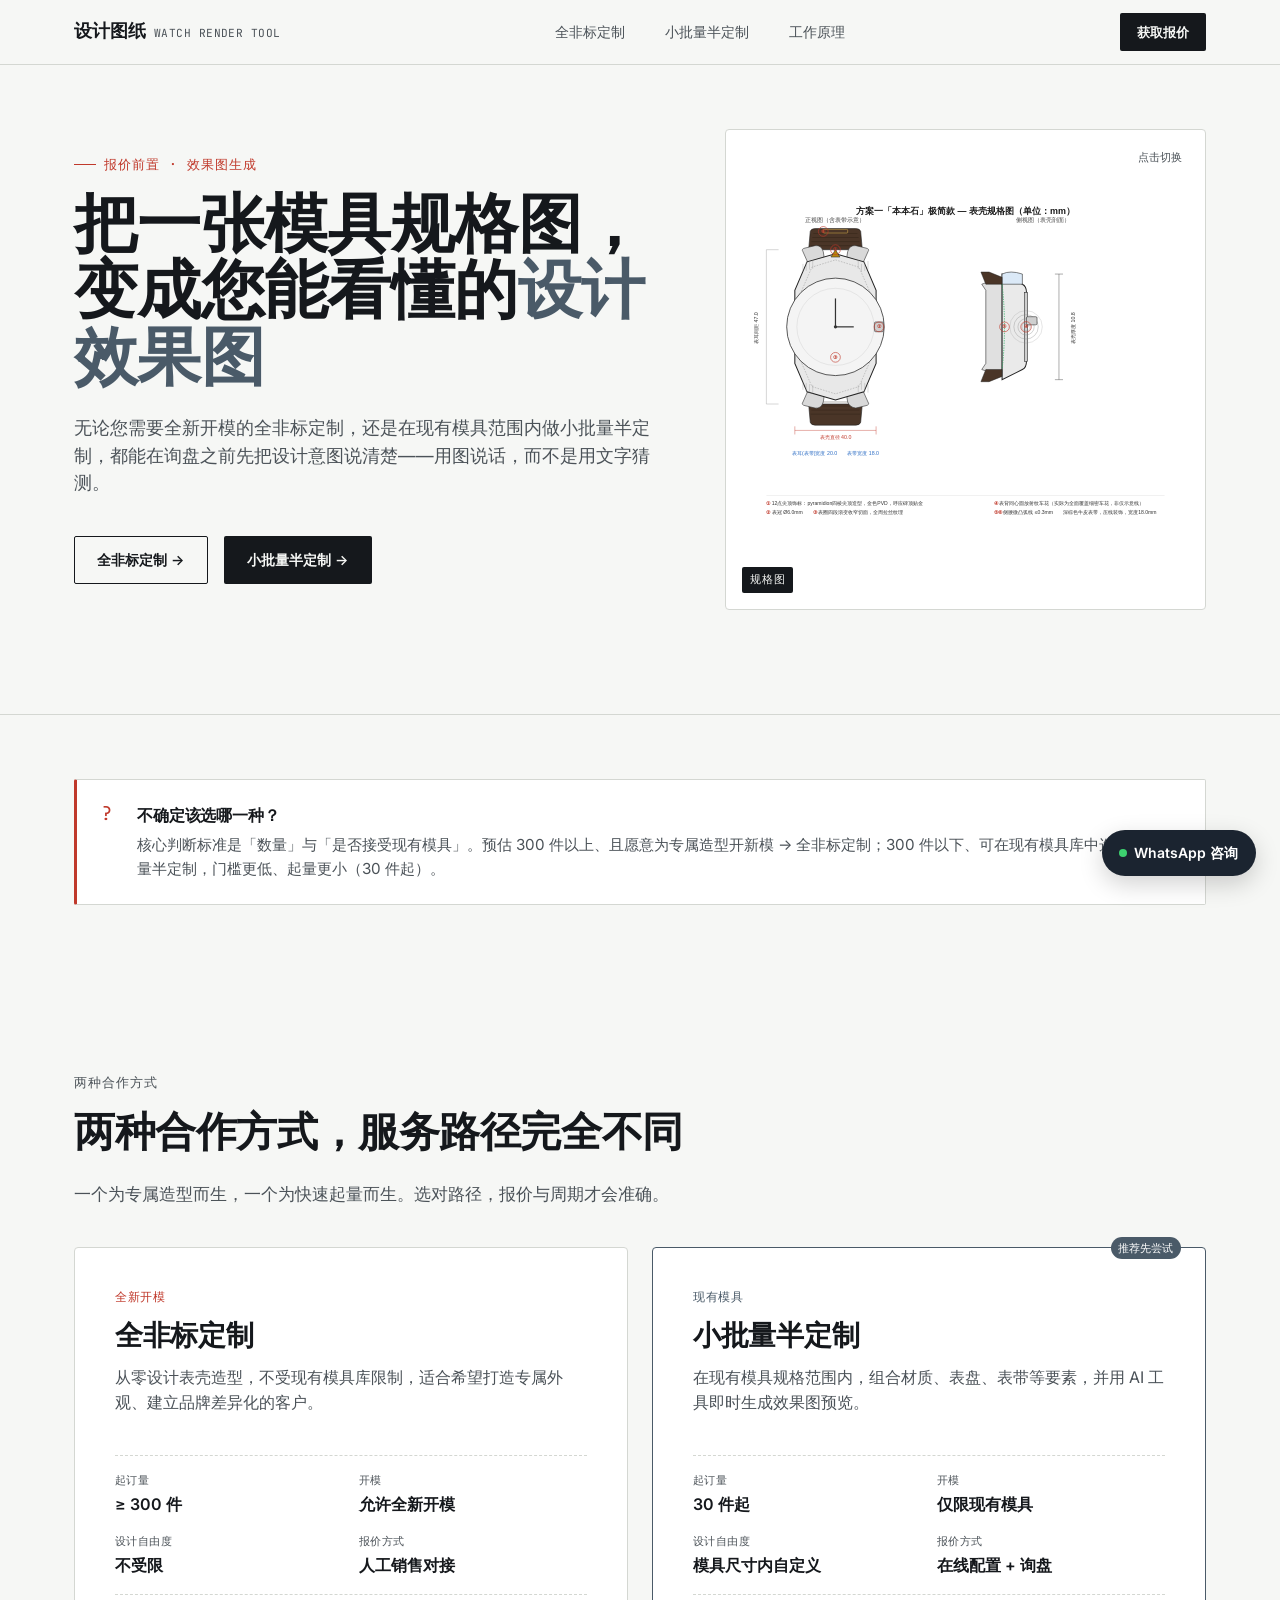
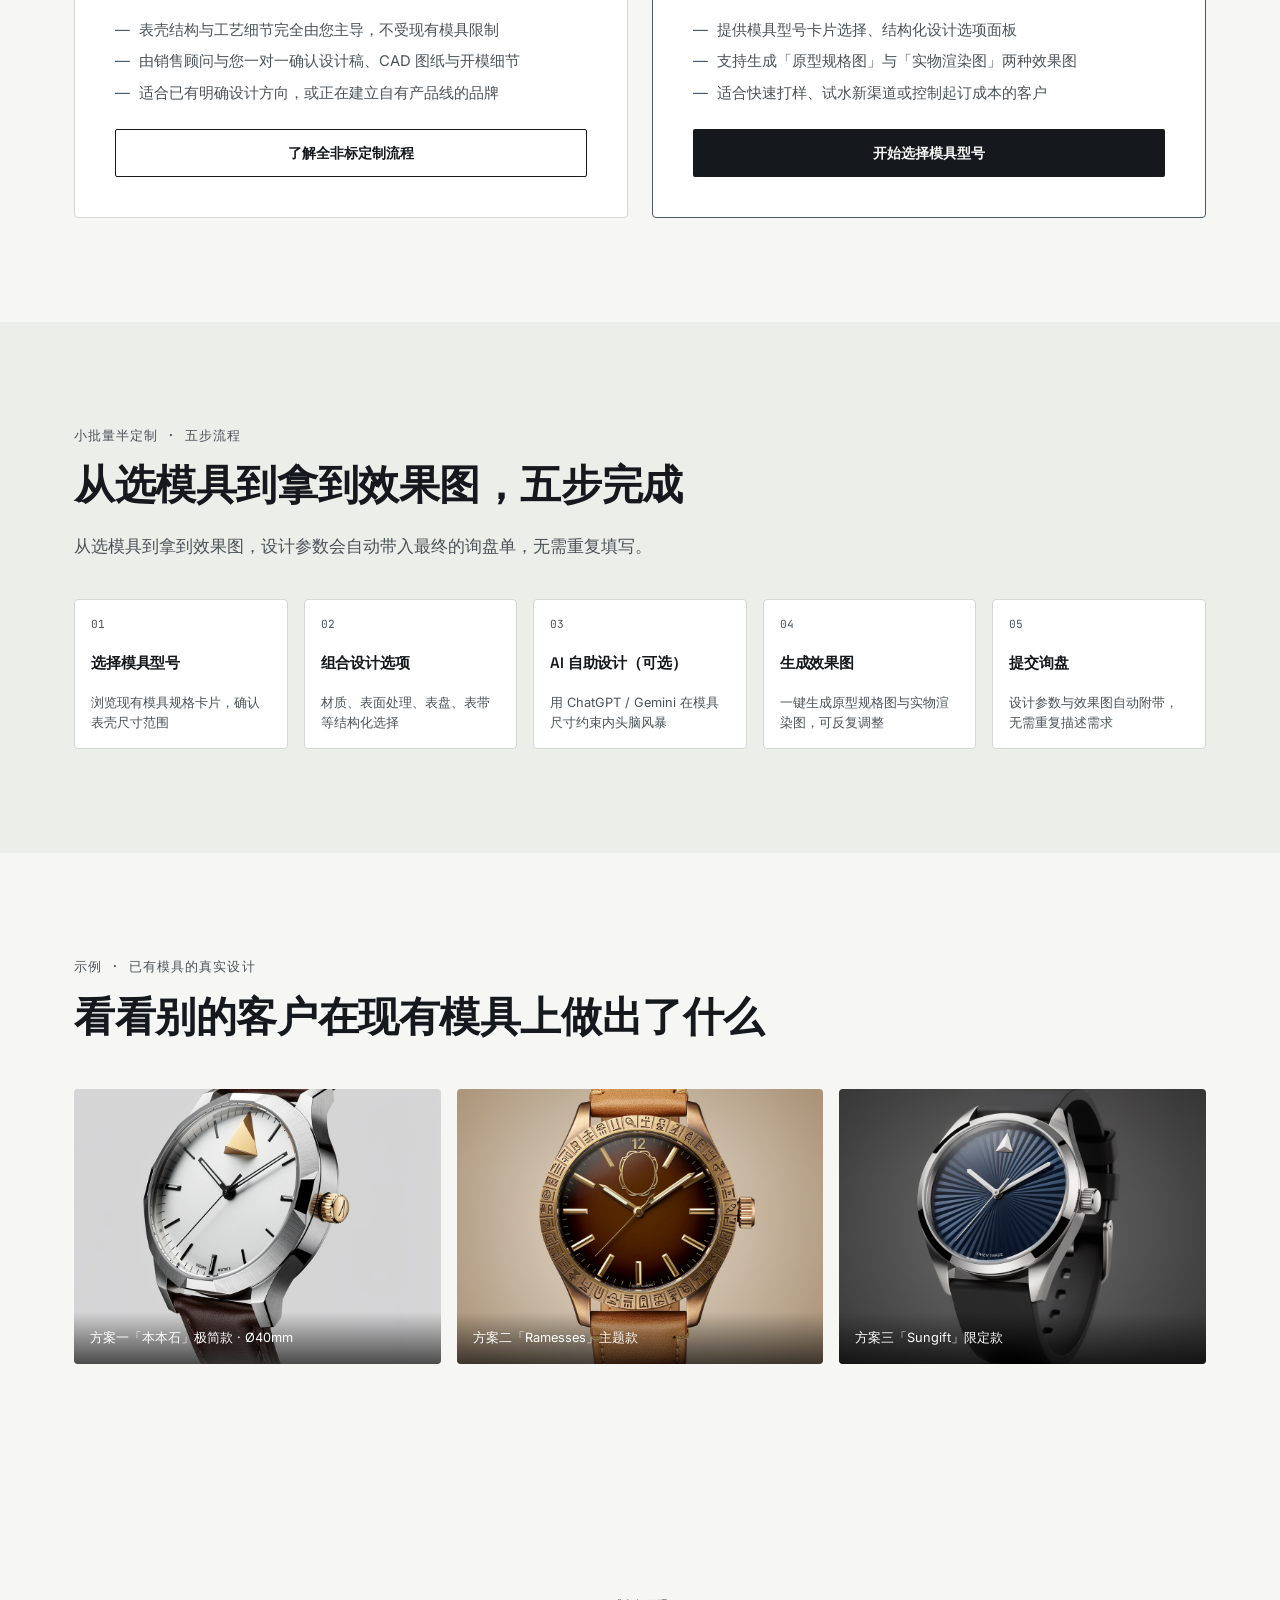
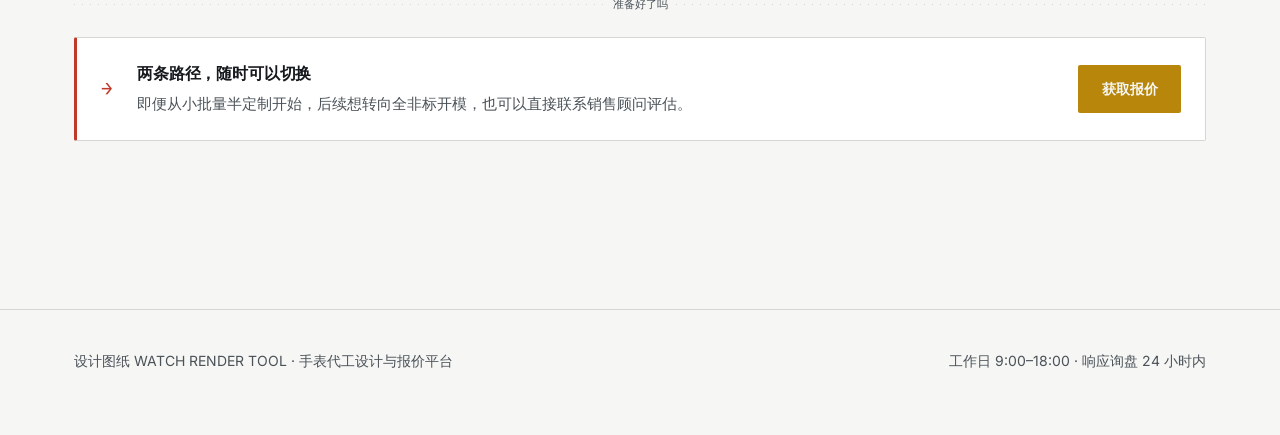
==== index.html @ 0dea2f8e "Watch OEM design-rendering tool prototype site Static multi-page HTML/CSS/JS prototype translating t" ====
<!DOCTYPE html>
<html lang="zh-CN">
<head>
<meta charset="UTF-8">
<meta name="viewport" content="width=device-width, initial-scale=1.0">
<title>效果图在线生成工具 — 手表代工报价前置工具</title>
<link rel="preconnect" href="https://fonts.googleapis.com">
<link href="https://fonts.googleapis.com/css2?family=Space+Grotesk:wght@500;600;700&family=Inter:wght@400;500;600&family=JetBrains+Mono:wght@400;500&display=swap" rel="stylesheet">
<link rel="stylesheet" href="css/tokens.css">
<link rel="stylesheet" href="css/base.css">
<link rel="stylesheet" href="css/home.css">
</head>
<body>

<header class="site-header">
  <div class="container site-header__bar">
    <a href="index.html" class="site-header__brand">设计图纸 <small>WATCH RENDER TOOL</small></a>
    <nav class="site-header__nav">
      <a href="full-custom.html">全非标定制</a>
      <a href="mold-select.html">小批量半定制</a>
      <a href="#how">工作原理</a>
    </nav>
    <div class="site-header__actions">
      <a href="inquiry.html" class="btn btn--primary btn--sm">获取报价</a>
    </div>
  </div>
</header>

<main>

  <!-- ============ HERO ============ -->
  <section class="hero">
    <div class="container hero__grid">
      <div>
        <div class="hero__eyebrow">报价前置 · 效果图生成</div>
        <h1>把一张模具规格图，<br>变成您能看懂的<em>设计效果图</em></h1>
        <p class="hero__sub">
          无论您需要全新开模的全非标定制，还是在现有模具范围内做小批量半定制，都能在询盘之前先把设计意图说清楚——用图说话，而不是用文字猜测。
        </p>
        <div class="hero__ctas">
          <a href="full-custom.html" class="btn btn--outline">全非标定制 →</a>
          <a href="mold-select.html" class="btn btn--primary">小批量半定制 →</a>
        </div>
      </div>
      <div class="morph" id="heroMorph" tabindex="0" role="button" aria-pressed="false" aria-label="点击切换查看规格图与渲染图">
        <span class="morph__hint">点击切换</span>
        <div class="morph__layer morph__layer--blueprint">
          <img src="assets/blueprint_1.svg" alt="手表表壳工程规格图，标注直径、厚度等尺寸">
        </div>
        <div class="morph__layer morph__layer--render">
          <img src="assets/render_sample_1.png" alt="同一款设计的实物渲染效果图">
        </div>
        <span class="morph__tag" id="morphTag">规格图</span>
      </div>
    </div>
  </section>

  <!-- ============ WHICH TRACK ============ -->
  <section class="section section--tight" id="which-track">
    <div class="container">
      <div class="guidance">
        <div class="guidance__icon">?</div>
        <div>
          <h4>不确定该选哪一种？</h4>
          <p>核心判断标准是「数量」与「是否接受现有模具」。预估 300 件以上、且愿意为专属造型开新模 → 全非标定制；300 件以下、可在现有模具库中选型 → 小批量半定制，门槛更低、起量更小（30 件起）。</p>
        </div>
      </div>
    </div>
  </section>

  <!-- ============ TWO TIERS ============ -->
  <section class="section" id="tiers">
    <div class="container">
      <div class="section__head">
        <div class="section__eyebrow">两种合作方式</div>
        <h2>两种合作方式，服务路径完全不同</h2>
        <p>一个为专属造型而生，一个为快速起量而生。选对路径，报价与周期才会准确。</p>
      </div>

      <div class="tiers">
        <!-- Full custom -->
        <article class="tier-card">
          <div class="tier-card__kicker">全新开模</div>
          <h3>全非标定制</h3>
          <p class="tier-card__desc">从零设计表壳造型，不受现有模具库限制，适合希望打造专属外观、建立品牌差异化的客户。</p>
          <dl class="tier-card__meta">
            <div><dt>起订量</dt><dd>≥ 300 件</dd></div>
            <div><dt>开模</dt><dd>允许全新开模</dd></div>
            <div><dt>设计自由度</dt><dd>不受限</dd></div>
            <div><dt>报价方式</dt><dd>人工销售对接</dd></div>
          </dl>
          <ul class="tier-card__list">
            <li>表壳结构与工艺细节完全由您主导，不受现有模具限制</li>
            <li>由销售顾问与您一对一确认设计稿、CAD 图纸与开模细节</li>
            <li>适合已有明确设计方向，或正在建立自有产品线的品牌</li>
          </ul>
          <a href="full-custom.html" class="btn btn--outline btn--block">了解全非标定制流程</a>
        </article>

        <!-- Semi custom -->
        <article class="tier-card tier-card--semi">
          <div class="tier-card__kicker">现有模具</div>
          <h3>小批量半定制</h3>
          <p class="tier-card__desc">在现有模具规格范围内，组合材质、表盘、表带等要素，并用 AI 工具即时生成效果图预览。</p>
          <dl class="tier-card__meta">
            <div><dt>起订量</dt><dd>30 件起</dd></div>
            <div><dt>开模</dt><dd>仅限现有模具</dd></div>
            <div><dt>设计自由度</dt><dd>模具尺寸内自定义</dd></div>
            <div><dt>报价方式</dt><dd>在线配置 + 询盘</dd></div>
          </dl>
          <ul class="tier-card__list">
            <li>提供模具型号卡片选择、结构化设计选项面板</li>
            <li>支持生成「原型规格图」与「实物渲染图」两种效果图</li>
            <li>适合快速打样、试水新渠道或控制起订成本的客户</li>
          </ul>
          <a href="mold-select.html" class="btn btn--primary btn--block">开始选择模具型号</a>
        </article>
      </div>
    </div>
  </section>

  <!-- ============ HOW IT WORKS (semi-custom flow preview) ============ -->
  <section class="section section--dim" id="how">
    <div class="container">
      <div class="section__head">
        <div class="section__eyebrow">小批量半定制 · 五步流程</div>
        <h2>从选模具到拿到效果图，五步完成</h2>
        <p>从选模具到拿到效果图，设计参数会自动带入最终的询盘单，无需重复填写。</p>
      </div>
      <div class="flow">
        <div class="flow-step">
          <span class="flow-step__n">01</span>
          <h4>选择模具型号</h4>
          <p>浏览现有模具规格卡片，确认表壳尺寸范围</p>
        </div>
        <div class="flow-step">
          <span class="flow-step__n">02</span>
          <h4>组合设计选项</h4>
          <p>材质、表面处理、表盘、表带等结构化选择</p>
        </div>
        <div class="flow-step">
          <span class="flow-step__n">03</span>
          <h4>AI 自助设计（可选）</h4>
          <p>用 ChatGPT / Gemini 在模具尺寸约束内头脑风暴</p>
        </div>
        <div class="flow-step">
          <span class="flow-step__n">04</span>
          <h4>生成效果图</h4>
          <p>一键生成原型规格图与实物渲染图，可反复调整</p>
        </div>
        <div class="flow-step">
          <span class="flow-step__n">05</span>
          <h4>提交询盘</h4>
          <p>设计参数与效果图自动附带，无需重复描述需求</p>
        </div>
      </div>
    </div>
  </section>

  <!-- ============ GALLERY ============ -->
  <section class="section" id="gallery">
    <div class="container">
      <div class="section__head">
        <div class="section__eyebrow">示例 · 已有模具的真实设计</div>
        <h2>看看别的客户在现有模具上做出了什么</h2>
      </div>
      <div class="gallery">
        <div class="gallery-item">
          <img src="assets/render_sample_1.png" alt="本本石极简款渲染图">
          <div class="gallery-item__cap">方案一「本本石」极简款 · Ø40mm</div>
        </div>
        <div class="gallery-item">
          <img src="assets/render_sample_2.png" alt="Ramesses 设计渲染图">
          <div class="gallery-item__cap">方案二「Ramesses」主题款</div>
        </div>
        <div class="gallery-item">
          <img src="assets/render_sample_3.png" alt="Sungift 设计渲染图">
          <div class="gallery-item__cap">方案三「Sungift」限定款</div>
        </div>
      </div>
    </div>
  </section>

  <!-- ============ FINAL CTA ============ -->
  <section class="section section--tight">
    <div class="container">
      <div class="ruler-divider">准备好了吗</div>
      <div class="guidance" style="align-items:center;">
        <div class="guidance__icon">→</div>
        <div style="flex:1;">
          <h4>两条路径，随时可以切换</h4>
          <p>即便从小批量半定制开始，后续想转向全非标开模，也可以直接联系销售顾问评估。</p>
        </div>
        <a href="inquiry.html" class="btn btn--brass">获取报价</a>
      </div>
    </div>
  </section>

</main>

<footer class="site-footer">
  <div class="container site-footer__grid">
    <div>设计图纸 WATCH RENDER TOOL · 手表代工设计与报价平台</div>
    <div>工作日 9:00–18:00 · 响应询盘 24 小时内</div>
  </div>
</footer>

<a href="#" class="float-whatsapp" aria-label="通过 WhatsApp 联系我们">
  <span class="float-whatsapp__dot"></span> WhatsApp 咨询
</a>

<script src="js/main.js"></script>
</body>
</html>
---- css/tokens.css ----
/* ===== Design Tokens — Watch Rendering Tool ===== */
/* Grounded in the subject's own artifacts: CAD blueprint drafting paper,
   dimension-line red callouts, brushed-steel case metal, PVD gold accents. */

:root {
  /* Color */
  --paper:        #F6F7F5;   /* cool drafting paper, not warm cream */
  --paper-dim:     #ECEEEA;
  --ink:          #15181C;   /* line-work black */
  --ink-soft:     #4B5258;
  --line:         #D4D7D2;   /* hairline grey on paper */
  --callout-red:  #C0392B;   /* lifted directly from blueprint dimension callouts */
  --steel:        #4A5A68;   /* brushed-steel structural blue-grey */
  --steel-dark:   #2E3A44;
  --brass:        #B8860B;   /* PVD gold accent, used sparingly for premium CTAs */
  --navy:         #1B2430;   /* showcase panel ground for photoreal renders */
  --navy-soft:    #26303C;
  --paper-on-navy: #E8EAE6;

  /* Type */
  --font-display: 'Space Grotesk', 'Noto Sans SC', sans-serif;
  --font-body:    'Inter', 'Noto Sans SC', sans-serif;
  --font-mono:    'JetBrains Mono', 'IBM Plex Mono', monospace;

  /* Scale */
  --fs-hero:   clamp(2.6rem, 5vw, 4.6rem);
  --fs-h1:     clamp(2rem, 3.2vw, 2.8rem);
  --fs-h2:     clamp(1.5rem, 2.2vw, 1.9rem);
  --fs-h3:     1.25rem;
  --fs-body:   1rem;
  --fs-small:  0.875rem;
  --fs-mono:   0.8125rem;

  /* Spacing */
  --space-1: 0.5rem;
  --space-2: 1rem;
  --space-3: 1.5rem;
  --space-4: 2.5rem;
  --space-5: 4rem;
  --space-6: 6.5rem;

  /* Shape */
  --radius-s: 2px;
  --radius-m: 4px;
  --container: 1180px;

  /* Motion */
  --ease: cubic-bezier(.4,0,.2,1);
  --dur-fast: 150ms;
  --dur-med: 320ms;
}

@media (prefers-reduced-motion: reduce) {
  :root { --dur-fast: 0ms; --dur-med: 0ms; }
}
---- css/base.css ----
/* ===== Base / Reset ===== */
*, *::before, *::after { box-sizing: border-box; }
html { scroll-behavior: smooth; }
body {
  margin: 0;
  background: var(--paper);
  color: var(--ink);
  font-family: var(--font-body);
  font-size: var(--fs-body);
  line-height: 1.55;
  -webkit-font-smoothing: antialiased;
}
img, svg { display: block; max-width: 100%; }
a { color: inherit; text-decoration: none; }
button { font-family: inherit; cursor: pointer; }
ul { margin: 0; padding: 0; list-style: none; }
h1, h2, h3, h4 { margin: 0; font-family: var(--font-display); font-weight: 600; letter-spacing: -0.01em; }
p { margin: 0; }

:focus-visible {
  outline: 2px solid var(--callout-red);
  outline-offset: 2px;
}

.container {
  width: 100%;
  max-width: var(--container);
  margin: 0 auto;
  padding: 0 var(--space-3);
}

.visually-hidden {
  position: absolute;
  width: 1px; height: 1px;
  overflow: hidden;
  clip: rect(0 0 0 0);
}

/* ===== Site Header ===== */
.site-header {
  position: sticky;
  top: 0;
  z-index: 100;
  background: rgba(246,247,245,0.92);
  backdrop-filter: blur(6px);
  border-bottom: 1px solid var(--line);
}
.site-header__bar {
  display: flex;
  align-items: center;
  justify-content: space-between;
  height: 64px;
}
.site-header__brand {
  display: flex;
  align-items: baseline;
  gap: var(--space-1);
  font-family: var(--font-display);
  font-weight: 700;
  font-size: 1.1rem;
}
.site-header__brand small {
  font-family: var(--font-mono);
  font-weight: 400;
  font-size: 0.7rem;
  color: var(--ink-soft);
  letter-spacing: 0.04em;
}
.site-header__nav {
  display: flex;
  gap: var(--space-4);
  font-size: var(--fs-small);
  color: var(--ink-soft);
}
.site-header__nav a { transition: color var(--dur-fast) var(--ease); }
.site-header__nav a:hover, .site-header__nav a.is-active { color: var(--ink); }
.site-header__actions { display: flex; align-items: center; gap: var(--space-2); }

/* ===== Buttons ===== */
.btn {
  display: inline-flex;
  align-items: center;
  gap: 0.5em;
  padding: 0.75rem 1.4rem;
  font-family: var(--font-body);
  font-weight: 600;
  font-size: var(--fs-small);
  border-radius: var(--radius-s);
  border: 1px solid transparent;
  transition: transform var(--dur-fast) var(--ease), background var(--dur-fast) var(--ease), border-color var(--dur-fast) var(--ease);
  white-space: nowrap;
}
.btn:active { transform: translateY(1px); }
.btn--primary { background: var(--ink); color: var(--paper); }
.btn--primary:hover { background: var(--steel-dark); }
.btn--brass { background: var(--brass); color: var(--paper); }
.btn--brass:hover { background: #a3790a; }
.btn--outline { background: transparent; border-color: var(--ink); color: var(--ink); }
.btn--outline:hover { background: var(--ink); color: var(--paper); }
.btn--ghost { background: transparent; color: var(--ink-soft); padding: 0.75rem 0.6rem; }
.btn--ghost:hover { color: var(--ink); }
.btn--sm { padding: 0.5rem 1rem; font-size: 0.8125rem; }
.btn--block { width: 100%; justify-content: center; }
.btn[disabled] { opacity: 0.4; cursor: not-allowed; }

/* ===== Floating WhatsApp button ===== */
.float-whatsapp {
  position: fixed;
  right: var(--space-3);
  bottom: var(--space-3);
  z-index: 200;
  display: flex;
  align-items: center;
  gap: 0.5em;
  background: #1B2430;
  color: #fff;
  padding: 0.75rem 1.1rem;
  border-radius: 999px;
  font-size: var(--fs-small);
  font-weight: 600;
  box-shadow: 0 8px 24px rgba(0,0,0,0.18);
  transition: transform var(--dur-fast) var(--ease);
}
.float-whatsapp:hover { transform: translateY(-2px); }
.float-whatsapp__dot {
  width: 8px; height: 8px; border-radius: 50%;
  background: #3DD16F;
  flex-shrink: 0;
}

/* ===== Footer ===== */
.site-footer {
  border-top: 1px solid var(--line);
  margin-top: var(--space-6);
  padding: var(--space-4) 0 var(--space-5);
  color: var(--ink-soft);
  font-size: var(--fs-small);
}
.site-footer__grid {
  display: flex;
  justify-content: space-between;
  flex-wrap: wrap;
  gap: var(--space-3);
}

@media (max-width: 860px) {
  .site-header__nav { display: none; }
}
---- css/home.css ----
/* ===== Homepage ===== */

.hero {
  position: relative;
  padding: var(--space-5) 0 var(--space-6);
  overflow: hidden;
  border-bottom: 1px solid var(--line);
}
.hero__grid {
  display: grid;
  grid-template-columns: 1.1fr 0.9fr;
  gap: var(--space-5);
  align-items: center;
}
.hero__eyebrow {
  font-family: var(--font-mono);
  font-size: var(--fs-mono);
  color: var(--callout-red);
  letter-spacing: 0.08em;
  text-transform: uppercase;
  margin-bottom: var(--space-2);
  display: flex;
  align-items: center;
  gap: 0.6em;
}
.hero__eyebrow::before {
  content: '';
  width: 22px; height: 1px;
  background: var(--callout-red);
}
.hero h1 {
  font-size: var(--fs-hero);
  line-height: 1.04;
  color: var(--ink);
}
.hero h1 em {
  font-style: normal;
  color: var(--steel);
}
.hero__sub {
  margin-top: var(--space-3);
  max-width: 36em;
  font-size: 1.1rem;
  color: var(--ink-soft);
}
.hero__ctas {
  margin-top: var(--space-4);
  display: flex;
  gap: var(--space-2);
  flex-wrap: wrap;
}

/* --- Signature element: the blueprint-to-render morph --- */
.morph {
  position: relative;
  aspect-ratio: 1 / 1;
  border: 1px solid var(--line);
  border-radius: var(--radius-m);
  background: #fff;
  overflow: hidden;
  cursor: pointer;
}
.morph__layer {
  position: absolute; inset: 0;
  display: flex; align-items: center; justify-content: center;
  transition: opacity var(--dur-med) var(--ease);
}
.morph__layer--blueprint { opacity: 1; padding: var(--space-2); }
.morph__layer--blueprint img { width: 100%; height: 100%; object-fit: contain; }
.morph__layer--render {
  opacity: 0;
  background: var(--navy);
}
.morph__layer--render img { width: 100%; height: 100%; object-fit: cover; }
.morph:hover .morph__layer--blueprint,
.morph.is-active .morph__layer--blueprint { opacity: 0; }
.morph:hover .morph__layer--render,
.morph.is-active .morph__layer--render { opacity: 1; }
.morph__tag {
  position: absolute;
  left: var(--space-2); bottom: var(--space-2);
  z-index: 2;
  font-family: var(--font-mono);
  font-size: 0.7rem;
  letter-spacing: 0.06em;
  padding: 0.35em 0.7em;
  background: var(--ink);
  color: var(--paper);
  border-radius: var(--radius-s);
  text-transform: uppercase;
}
.morph__hint {
  position: absolute;
  top: var(--space-2); right: var(--space-2);
  z-index: 2;
  font-family: var(--font-mono);
  font-size: 0.68rem;
  color: var(--ink-soft);
  background: rgba(255,255,255,0.85);
  padding: 0.3em 0.6em;
  border-radius: var(--radius-s);
}

/* --- Ruler divider: dimension-line motif used where it's a real measurement --- */
.ruler-divider {
  display: flex;
  align-items: center;
  gap: var(--space-1);
  color: var(--ink-soft);
  font-family: var(--font-mono);
  font-size: 0.7rem;
  margin: var(--space-5) 0 var(--space-3);
}
.ruler-divider::before, .ruler-divider::after {
  content: '';
  flex: 1;
  height: 1px;
  background: repeating-linear-gradient(to right, var(--line) 0, var(--line) 1px, transparent 1px, transparent 8px);
}

/* ===== Section shell ===== */
.section { padding: var(--space-6) 0; }
.section--tight { padding: var(--space-5) 0; }
.section--dim { background: var(--paper-dim); }
.section__head { max-width: 46em; margin-bottom: var(--space-4); }
.section__eyebrow {
  font-family: var(--font-mono);
  font-size: var(--fs-mono);
  color: var(--ink-soft);
  text-transform: uppercase;
  letter-spacing: 0.08em;
  margin-bottom: var(--space-1);
}
.section__head h2 { font-size: var(--fs-h1); }
.section__head p { margin-top: var(--space-2); color: var(--ink-soft); font-size: 1.05rem; }

/* ===== Two-tier comparison ===== */
.tiers {
  display: grid;
  grid-template-columns: 1fr 1fr;
  gap: var(--space-3);
}
.tier-card {
  position: relative;
  border: 1px solid var(--line);
  border-radius: var(--radius-m);
  background: #fff;
  padding: var(--space-4);
  display: flex;
  flex-direction: column;
  transition: border-color var(--dur-fast) var(--ease), transform var(--dur-fast) var(--ease);
}
.tier-card:hover { border-color: var(--ink); transform: translateY(-2px); }
.tier-card__kicker {
  font-family: var(--font-mono);
  font-size: 0.72rem;
  letter-spacing: 0.06em;
  text-transform: uppercase;
  color: var(--callout-red);
  margin-bottom: var(--space-1);
}
.tier-card h3 { font-size: var(--fs-h2); margin-bottom: var(--space-1); }
.tier-card__desc { color: var(--ink-soft); margin-bottom: var(--space-3); }
.tier-card__meta {
  display: grid;
  grid-template-columns: 1fr 1fr;
  gap: var(--space-2);
  padding: var(--space-2) 0;
  border-top: 1px dashed var(--line);
  border-bottom: 1px dashed var(--line);
  margin-bottom: var(--space-3);
}
.tier-card__meta dt {
  font-family: var(--font-mono);
  font-size: 0.68rem;
  color: var(--ink-soft);
  text-transform: uppercase;
  letter-spacing: 0.04em;
}
.tier-card__meta dd {
  margin: 0.2em 0 0;
  font-weight: 600;
}
.tier-card__list {
  display: flex;
  flex-direction: column;
  gap: 0.55em;
  margin-bottom: var(--space-3);
  flex: 1;
}
.tier-card__list li {
  display: flex;
  gap: 0.6em;
  font-size: 0.925rem;
  color: var(--ink-soft);
}
.tier-card__list li::before {
  content: '—';
  color: var(--steel);
  flex-shrink: 0;
}
.tier-card--semi { border-color: var(--steel); }
.tier-card--semi .tier-card__kicker { color: var(--steel); }
.tier-card--semi::after {
  content: '推荐先尝试';
  position: absolute;
  top: -11px; right: var(--space-3);
  background: var(--steel);
  color: #fff;
  font-size: 0.68rem;
  padding: 0.25em 0.7em;
  border-radius: 999px;
  font-family: var(--font-mono);
}

/* ===== Guidance / "which track" strip ===== */
.guidance {
  display: flex;
  gap: var(--space-3);
  align-items: flex-start;
  padding: var(--space-3);
  border: 1px solid var(--line);
  border-left: 3px solid var(--callout-red);
  background: #fff;
  border-radius: var(--radius-s);
}
.guidance__icon {
  font-family: var(--font-mono);
  color: var(--callout-red);
  font-size: 1.2rem;
  line-height: 1;
}
.guidance h4 { font-size: 1rem; margin-bottom: 0.3em; }
.guidance p { color: var(--ink-soft); font-size: 0.95rem; }

/* ===== Flow strip (page architecture preview) ===== */
.flow {
  display: grid;
  grid-template-columns: repeat(5, 1fr);
  gap: var(--space-2);
}
.flow-step {
  border: 1px solid var(--line);
  border-radius: var(--radius-m);
  padding: var(--space-2);
  background: #fff;
  min-height: 150px;
  display: flex;
  flex-direction: column;
  justify-content: space-between;
}
.flow-step__n {
  font-family: var(--font-mono);
  font-size: 0.7rem;
  color: var(--ink-soft);
}
.flow-step h4 { font-size: 0.95rem; margin: var(--space-1) 0; }
.flow-step p { font-size: 0.8rem; color: var(--ink-soft); }
.flow-step__arrow {
  display: none;
}

/* ===== Gallery strip ===== */
.gallery {
  display: grid;
  grid-template-columns: repeat(3, 1fr);
  gap: var(--space-2);
}
.gallery-item {
  position: relative;
  border-radius: var(--radius-m);
  overflow: hidden;
  background: var(--navy);
  aspect-ratio: 4/3;
}
.gallery-item img { width: 100%; height: 100%; object-fit: cover; }
.gallery-item__cap {
  position: absolute;
  left: 0; bottom: 0; right: 0;
  padding: var(--space-2);
  background: linear-gradient(to top, rgba(0,0,0,0.65), transparent);
  color: #fff;
  font-size: 0.8rem;
}

@media (max-width: 980px) {
  .hero__grid { grid-template-columns: 1fr; }
  .tiers { grid-template-columns: 1fr; }
  .flow { grid-template-columns: 1fr 1fr; }
  .gallery { grid-template-columns: 1fr 1fr; }
}
@media (max-width: 560px) {
  .flow { grid-template-columns: 1fr; }
  .gallery { grid-template-columns: 1fr; }
}
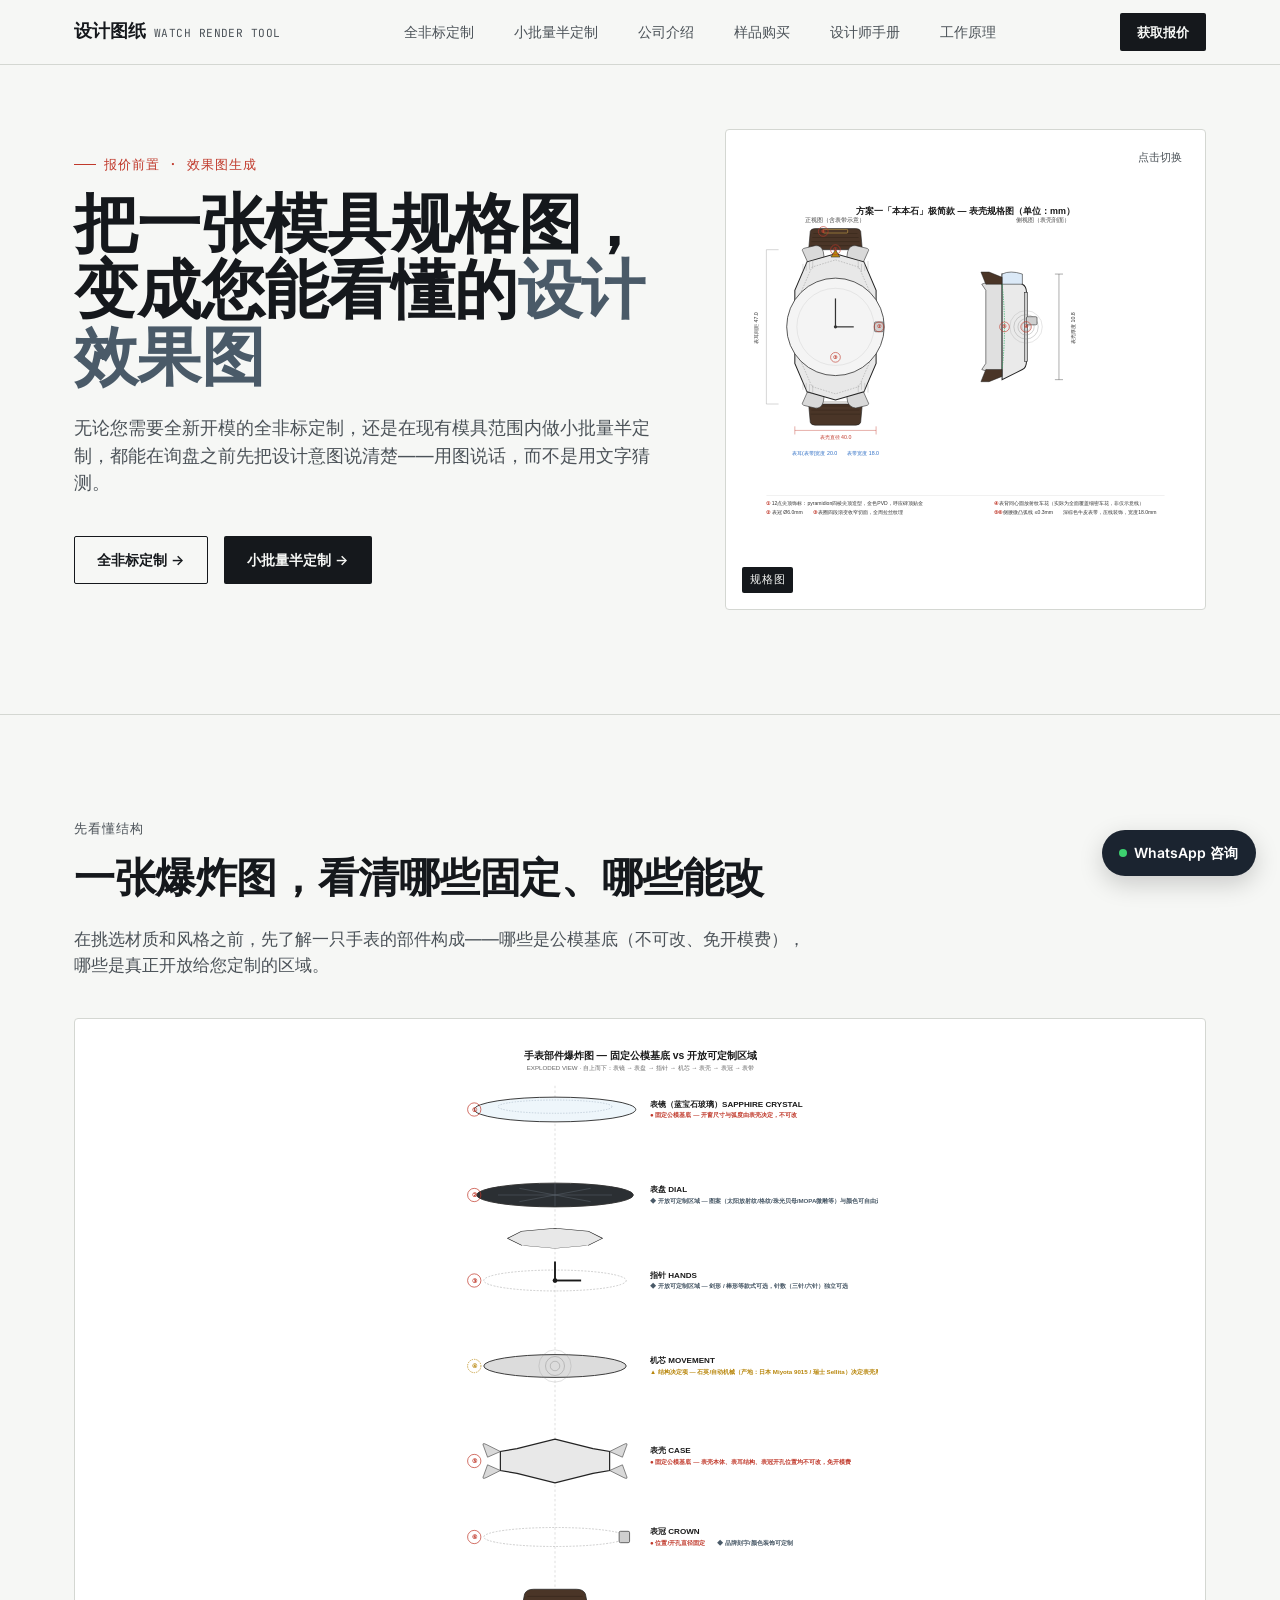
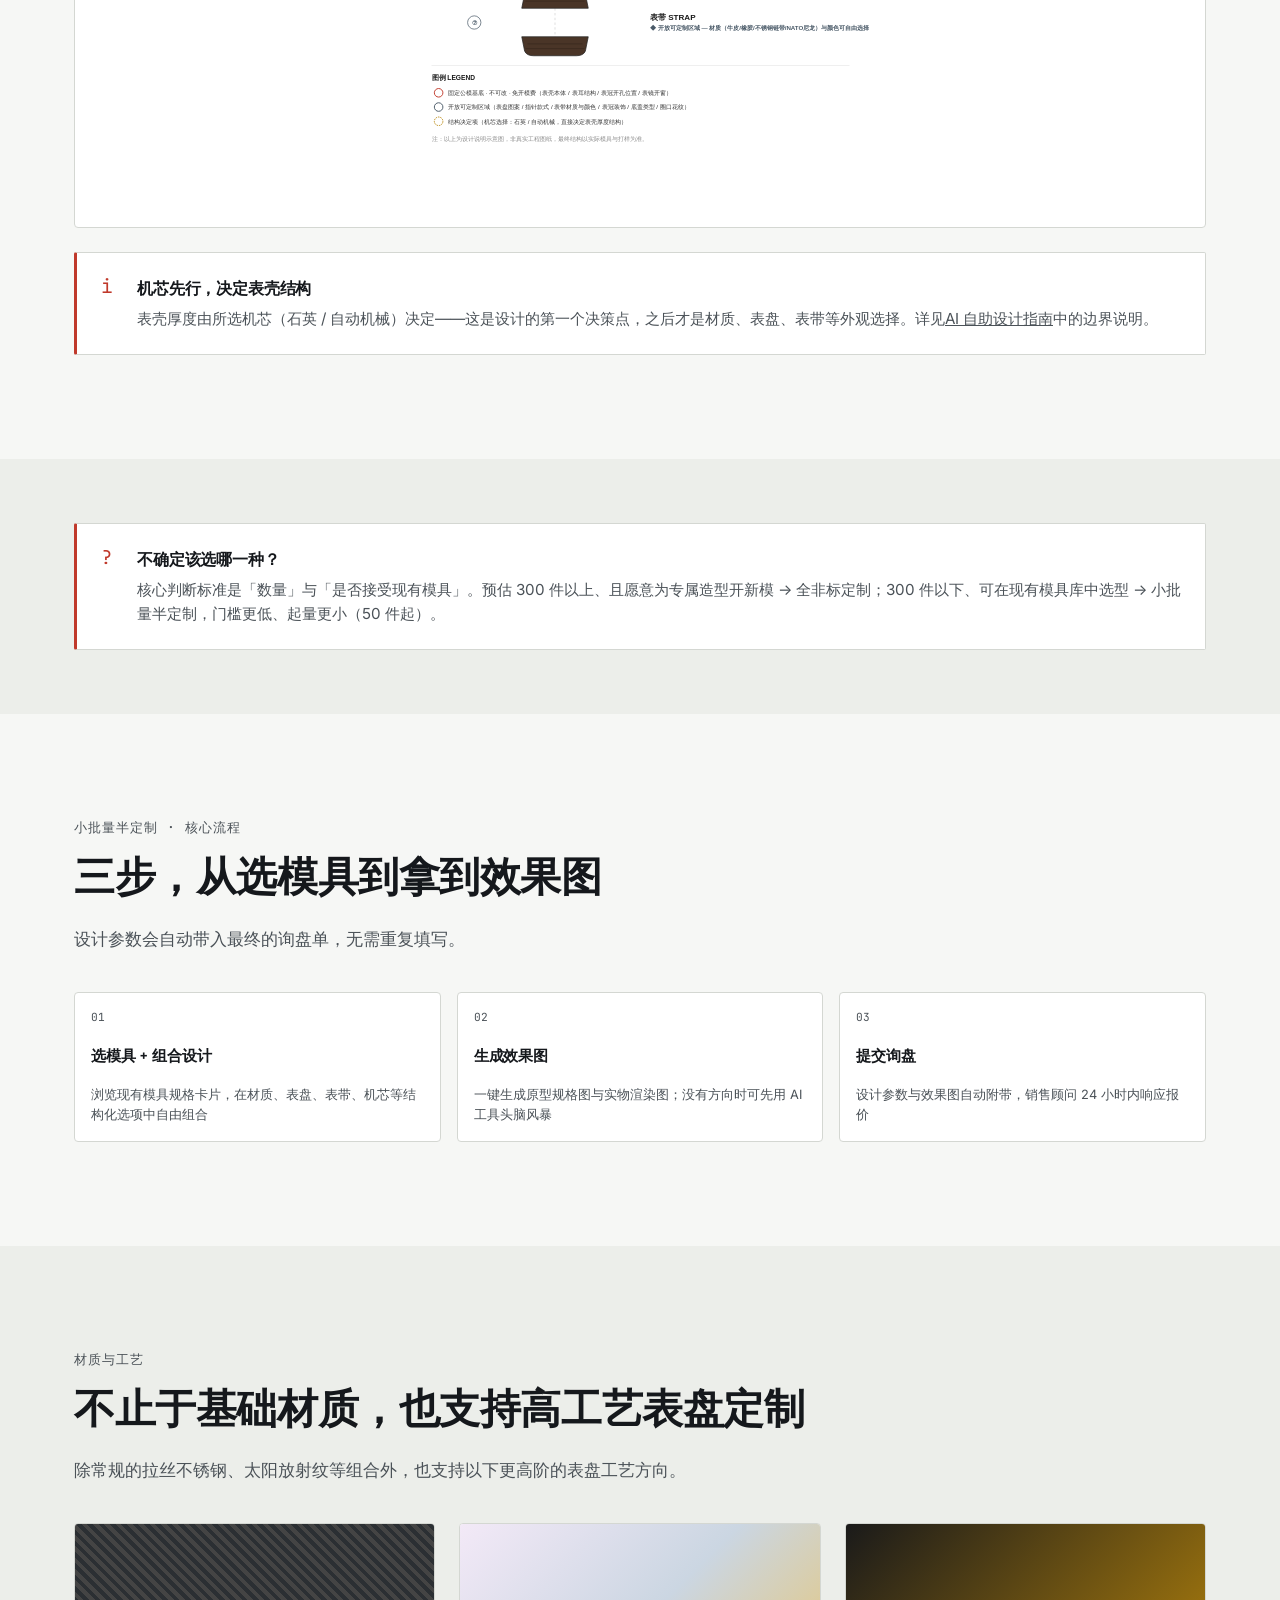
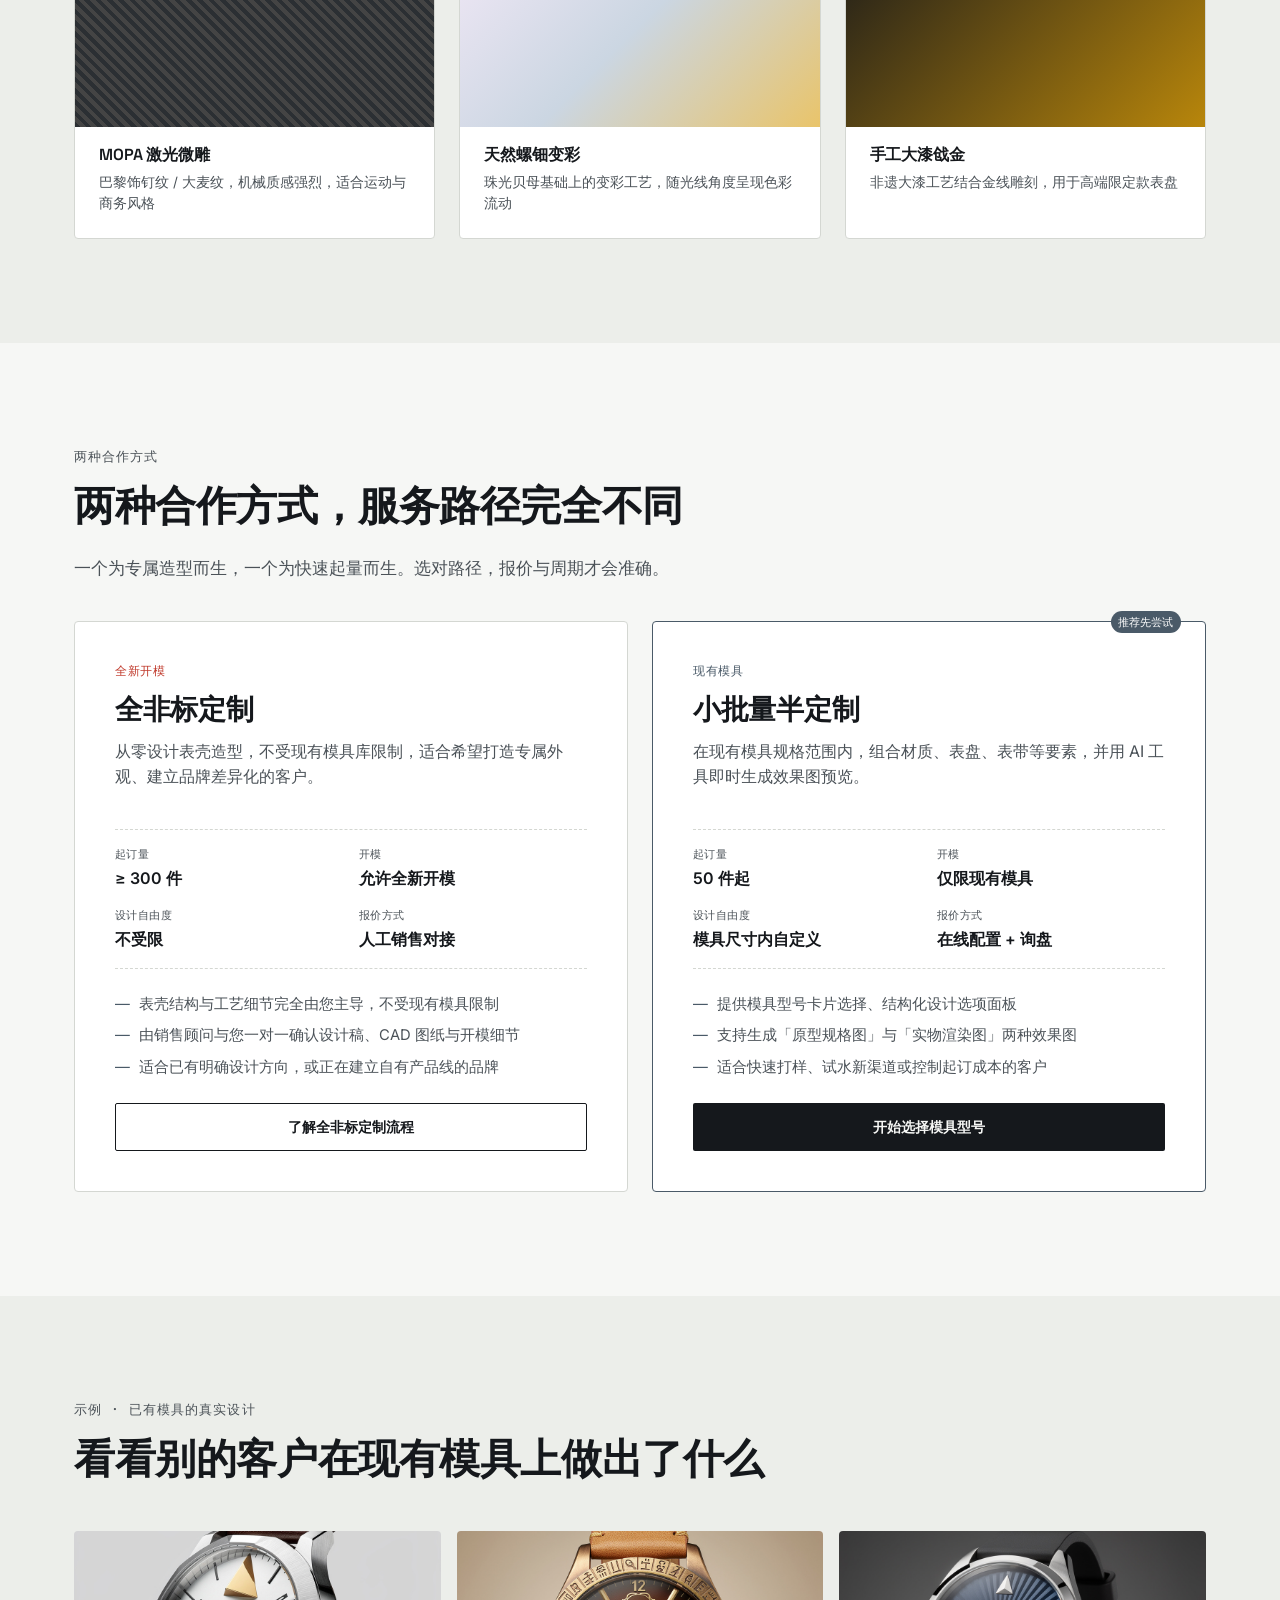
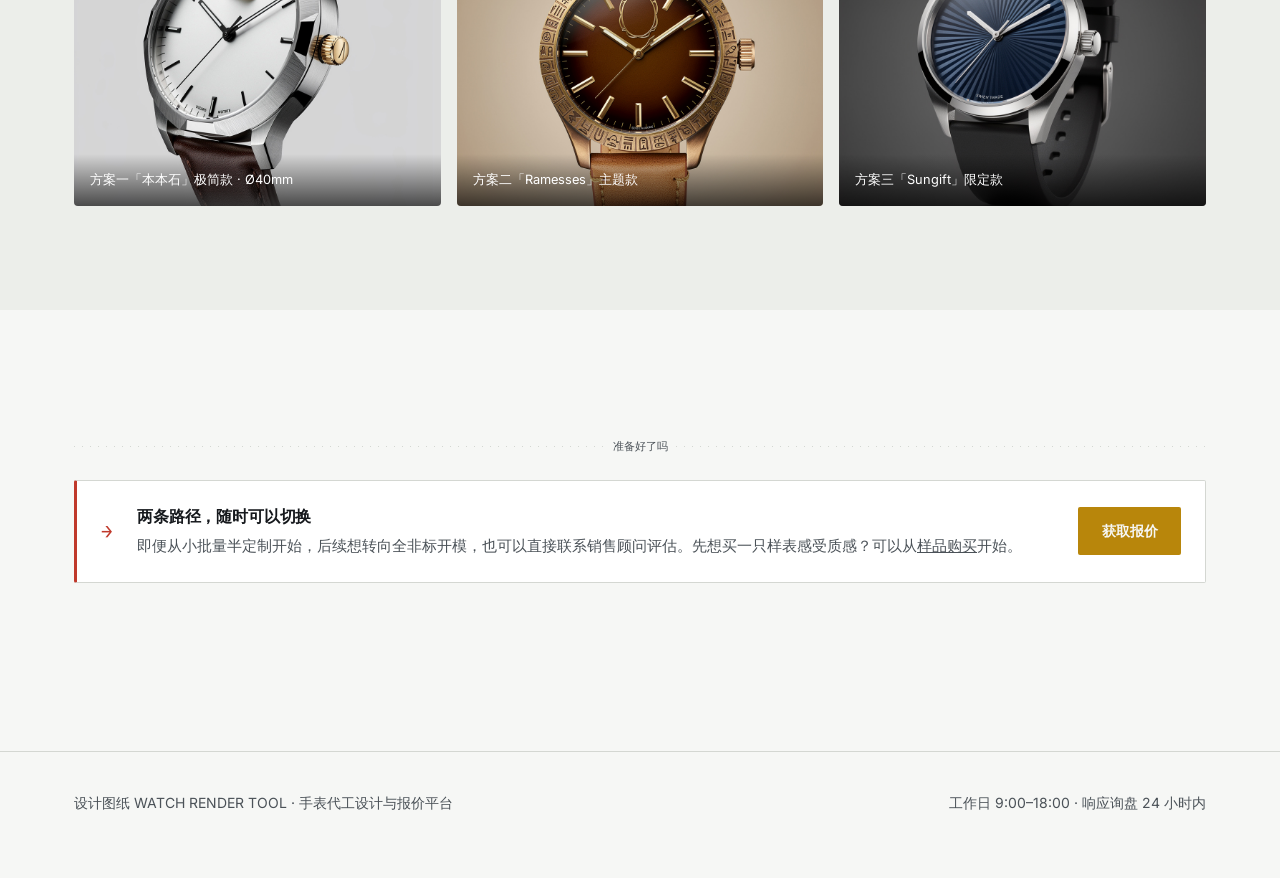
==== commit 266415ad: "Sync site with watch manufacturer's revised requirements Raises semi-custom MOQ to 50 units, adds mo" ====
--- a/index.html
+++ b/index.html
@@ -18,6 +18,9 @@
     <nav class="site-header__nav">
       <a href="full-custom.html">全非标定制</a>
       <a href="mold-select.html">小批量半定制</a>
+      <a href="about.html">公司介绍</a>
+      <a href="sample-purchase.html">样品购买</a>
+      <a href="handbook.html">设计师手册</a>
       <a href="#how">工作原理</a>
     </nav>
     <div class="site-header__actions">
@@ -28,7 +31,7 @@
 
 <main>
 
-  <!-- ============ HERO ============ -->
+  <!-- ============ SCREEN 1 · HERO ============ -->
   <section class="hero">
     <div class="container hero__grid">
       <div>
@@ -55,20 +58,97 @@
     </div>
   </section>
 
+  <!-- ============ SCREEN 2 · CORE ANATOMY ============ -->
+  <section class="section" id="anatomy">
+    <div class="container">
+      <div class="section__head">
+        <div class="section__eyebrow">先看懂结构</div>
+        <h2>一张爆炸图，看清哪些固定、哪些能改</h2>
+        <p>在挑选材质和风格之前，先了解一只手表的部件构成——哪些是公模基底（不可改、免开模费），哪些是真正开放给您定制的区域。</p>
+      </div>
+      <div class="anatomy-shell">
+        <img src="assets/exploded_view_1.svg" alt="手表部件爆炸图，区分固定公模基底与开放可定制区域">
+      </div>
+      <div class="guidance" style="margin-top: var(--space-3);">
+        <div class="guidance__icon">i</div>
+        <div>
+          <h4>机芯先行，决定表壳结构</h4>
+          <p>表壳厚度由所选机芯（石英 / 自动机械）决定——这是设计的第一个决策点，之后才是材质、表盘、表带等外观选择。详见<a href="ai-guide.html" style="text-decoration:underline;">AI 自助设计指南</a>中的边界说明。</p>
+        </div>
+      </div>
+    </div>
+  </section>
+
   <!-- ============ WHICH TRACK ============ -->
-  <section class="section section--tight" id="which-track">
+  <section class="section section--tight section--dim" id="which-track">
     <div class="container">
       <div class="guidance">
         <div class="guidance__icon">?</div>
         <div>
           <h4>不确定该选哪一种？</h4>
-          <p>核心判断标准是「数量」与「是否接受现有模具」。预估 300 件以上、且愿意为专属造型开新模 → 全非标定制；300 件以下、可在现有模具库中选型 → 小批量半定制，门槛更低、起量更小（30 件起）。</p>
-        </div>
-      </div>
-    </div>
-  </section>
-
-  <!-- ============ TWO TIERS ============ -->
+          <p>核心判断标准是「数量」与「是否接受现有模具」。预估 300 件以上、且愿意为专属造型开新模 → 全非标定制；300 件以下、可在现有模具库中选型 → 小批量半定制，门槛更低、起量更小（50 件起）。</p>
+        </div>
+      </div>
+    </div>
+  </section>
+
+  <!-- ============ SCREEN 3 · WORKFLOW (3 STEPS) ============ -->
+  <section class="section" id="how">
+    <div class="container">
+      <div class="section__head">
+        <div class="section__eyebrow">小批量半定制 · 核心流程</div>
+        <h2>三步，从选模具到拿到效果图</h2>
+        <p>设计参数会自动带入最终的询盘单，无需重复填写。</p>
+      </div>
+      <div class="flow flow--3">
+        <div class="flow-step">
+          <span class="flow-step__n">01</span>
+          <h4>选模具 + 组合设计</h4>
+          <p>浏览现有模具规格卡片，在材质、表盘、表带、机芯等结构化选项中自由组合</p>
+        </div>
+        <div class="flow-step">
+          <span class="flow-step__n">02</span>
+          <h4>生成效果图</h4>
+          <p>一键生成原型规格图与实物渲染图；没有方向时可先用 AI 工具头脑风暴</p>
+        </div>
+        <div class="flow-step">
+          <span class="flow-step__n">03</span>
+          <h4>提交询盘</h4>
+          <p>设计参数与效果图自动附带，销售顾问 24 小时内响应报价</p>
+        </div>
+      </div>
+    </div>
+  </section>
+
+  <!-- ============ SCREEN 4 · MATERIAL SHOWCASE ============ -->
+  <section class="section section--dim" id="materials">
+    <div class="container">
+      <div class="section__head">
+        <div class="section__eyebrow">材质与工艺</div>
+        <h2>不止于基础材质，也支持高工艺表盘定制</h2>
+        <p>除常规的拉丝不锈钢、太阳放射纹等组合外，也支持以下更高阶的表盘工艺方向。</p>
+      </div>
+      <div class="material-grid">
+        <div class="material-card">
+          <div class="material-card__swatch" style="background:repeating-linear-gradient(45deg,#2b2f33 0 4px,#444 4px 8px);"></div>
+          <h4>MOPA 激光微雕</h4>
+          <p>巴黎饰钉纹 / 大麦纹，机械质感强烈，适合运动与商务风格</p>
+        </div>
+        <div class="material-card">
+          <div class="material-card__swatch" style="background:linear-gradient(135deg,#f3e9f7,#cbd6e2,#e9c46a);"></div>
+          <h4>天然螺钿变彩</h4>
+          <p>珠光贝母基础上的变彩工艺，随光线角度呈现色彩流动</p>
+        </div>
+        <div class="material-card">
+          <div class="material-card__swatch" style="background:linear-gradient(135deg,#1a1a1a,#b8860b);"></div>
+          <h4>手工大漆戗金</h4>
+          <p>非遗大漆工艺结合金线雕刻，用于高端限定款表盘</p>
+        </div>
+      </div>
+    </div>
+  </section>
+
+  <!-- ============ SCREEN 5 · TWO TIERS + GALLERY + FINAL CTA ============ -->
   <section class="section" id="tiers">
     <div class="container">
       <div class="section__head">
@@ -103,7 +183,7 @@
           <h3>小批量半定制</h3>
           <p class="tier-card__desc">在现有模具规格范围内，组合材质、表盘、表带等要素，并用 AI 工具即时生成效果图预览。</p>
           <dl class="tier-card__meta">
-            <div><dt>起订量</dt><dd>30 件起</dd></div>
+            <div><dt>起订量</dt><dd>50 件起</dd></div>
             <div><dt>开模</dt><dd>仅限现有模具</dd></div>
             <div><dt>设计自由度</dt><dd>模具尺寸内自定义</dd></div>
             <div><dt>报价方式</dt><dd>在线配置 + 询盘</dd></div>
@@ -119,46 +199,8 @@
     </div>
   </section>
 
-  <!-- ============ HOW IT WORKS (semi-custom flow preview) ============ -->
-  <section class="section section--dim" id="how">
-    <div class="container">
-      <div class="section__head">
-        <div class="section__eyebrow">小批量半定制 · 五步流程</div>
-        <h2>从选模具到拿到效果图，五步完成</h2>
-        <p>从选模具到拿到效果图，设计参数会自动带入最终的询盘单，无需重复填写。</p>
-      </div>
-      <div class="flow">
-        <div class="flow-step">
-          <span class="flow-step__n">01</span>
-          <h4>选择模具型号</h4>
-          <p>浏览现有模具规格卡片，确认表壳尺寸范围</p>
-        </div>
-        <div class="flow-step">
-          <span class="flow-step__n">02</span>
-          <h4>组合设计选项</h4>
-          <p>材质、表面处理、表盘、表带等结构化选择</p>
-        </div>
-        <div class="flow-step">
-          <span class="flow-step__n">03</span>
-          <h4>AI 自助设计（可选）</h4>
-          <p>用 ChatGPT / Gemini 在模具尺寸约束内头脑风暴</p>
-        </div>
-        <div class="flow-step">
-          <span class="flow-step__n">04</span>
-          <h4>生成效果图</h4>
-          <p>一键生成原型规格图与实物渲染图，可反复调整</p>
-        </div>
-        <div class="flow-step">
-          <span class="flow-step__n">05</span>
-          <h4>提交询盘</h4>
-          <p>设计参数与效果图自动附带，无需重复描述需求</p>
-        </div>
-      </div>
-    </div>
-  </section>
-
   <!-- ============ GALLERY ============ -->
-  <section class="section" id="gallery">
+  <section class="section section--dim" id="gallery">
     <div class="container">
       <div class="section__head">
         <div class="section__eyebrow">示例 · 已有模具的真实设计</div>
@@ -189,7 +231,7 @@
         <div class="guidance__icon">→</div>
         <div style="flex:1;">
           <h4>两条路径，随时可以切换</h4>
-          <p>即便从小批量半定制开始，后续想转向全非标开模，也可以直接联系销售顾问评估。</p>
+          <p>即便从小批量半定制开始，后续想转向全非标开模，也可以直接联系销售顾问评估。先想买一只样表感受质感？可以从<a href="sample-purchase.html" style="text-decoration:underline;">样品购买</a>开始。</p>
         </div>
         <a href="inquiry.html" class="btn btn--brass">获取报价</a>
       </div>
--- a/css/home.css
+++ b/css/home.css
@@ -283,10 +283,42 @@
   font-size: 0.8rem;
 }
 
+/* ===== Core anatomy (exploded view) ===== */
+.anatomy-shell {
+  border: 1px solid var(--line);
+  border-radius: var(--radius-m);
+  background: #fff;
+  padding: var(--space-3);
+  display: flex;
+  justify-content: center;
+}
+.anatomy-shell img { max-height: 760px; width: auto; }
+
+/* ===== 3-step flow variant ===== */
+.flow--3 { grid-template-columns: repeat(3, 1fr); }
+
+/* ===== Material showcase ===== */
+.material-grid {
+  display: grid;
+  grid-template-columns: repeat(3, 1fr);
+  gap: var(--space-3);
+}
+.material-card {
+  border: 1px solid var(--line);
+  border-radius: var(--radius-m);
+  background: #fff;
+  overflow: hidden;
+}
+.material-card__swatch { aspect-ratio: 16/9; }
+.material-card h4 { font-size: 1rem; margin: var(--space-2) var(--space-3) 0.3em; }
+.material-card p { font-size: 0.85rem; color: var(--ink-soft); margin: 0 var(--space-3) var(--space-3); }
+
 @media (max-width: 980px) {
   .hero__grid { grid-template-columns: 1fr; }
   .tiers { grid-template-columns: 1fr; }
   .flow { grid-template-columns: 1fr 1fr; }
+  .flow--3 { grid-template-columns: 1fr; }
+  .material-grid { grid-template-columns: 1fr; }
   .gallery { grid-template-columns: 1fr 1fr; }
 }
 @media (max-width: 560px) {
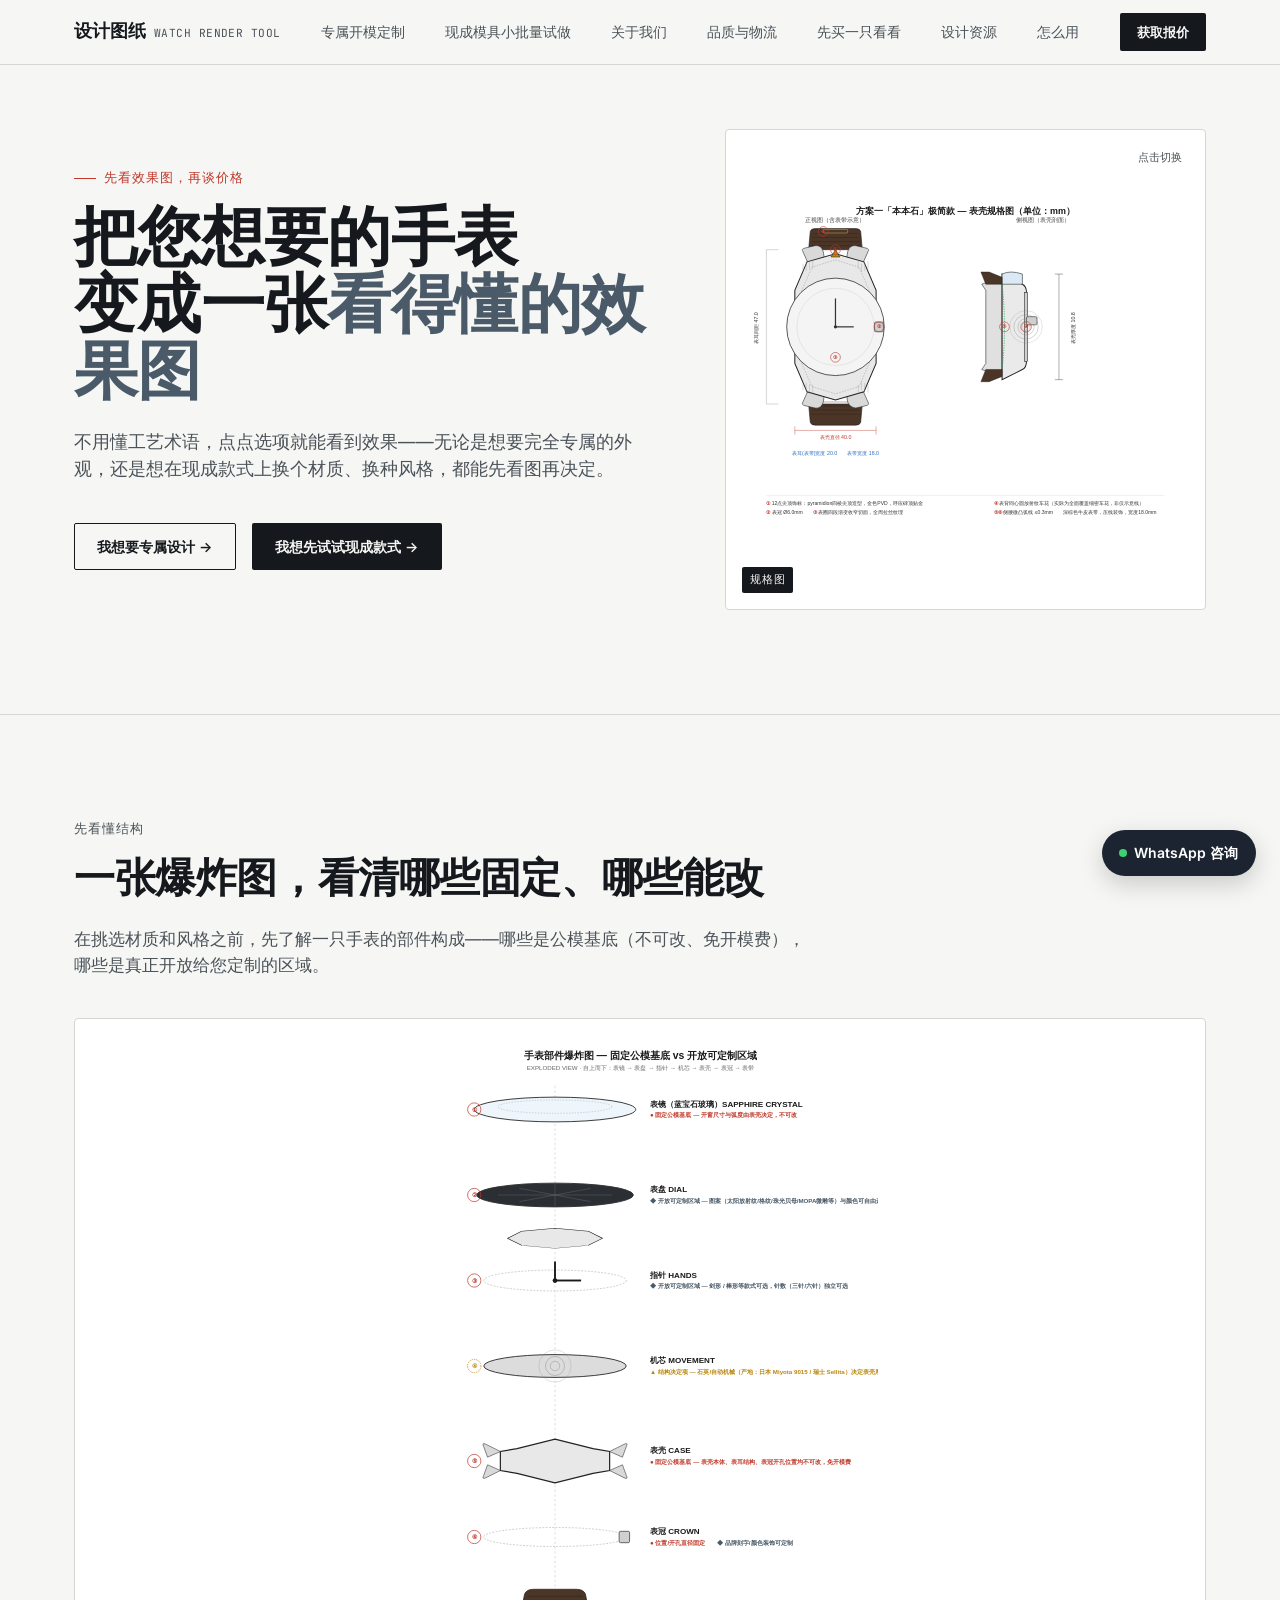
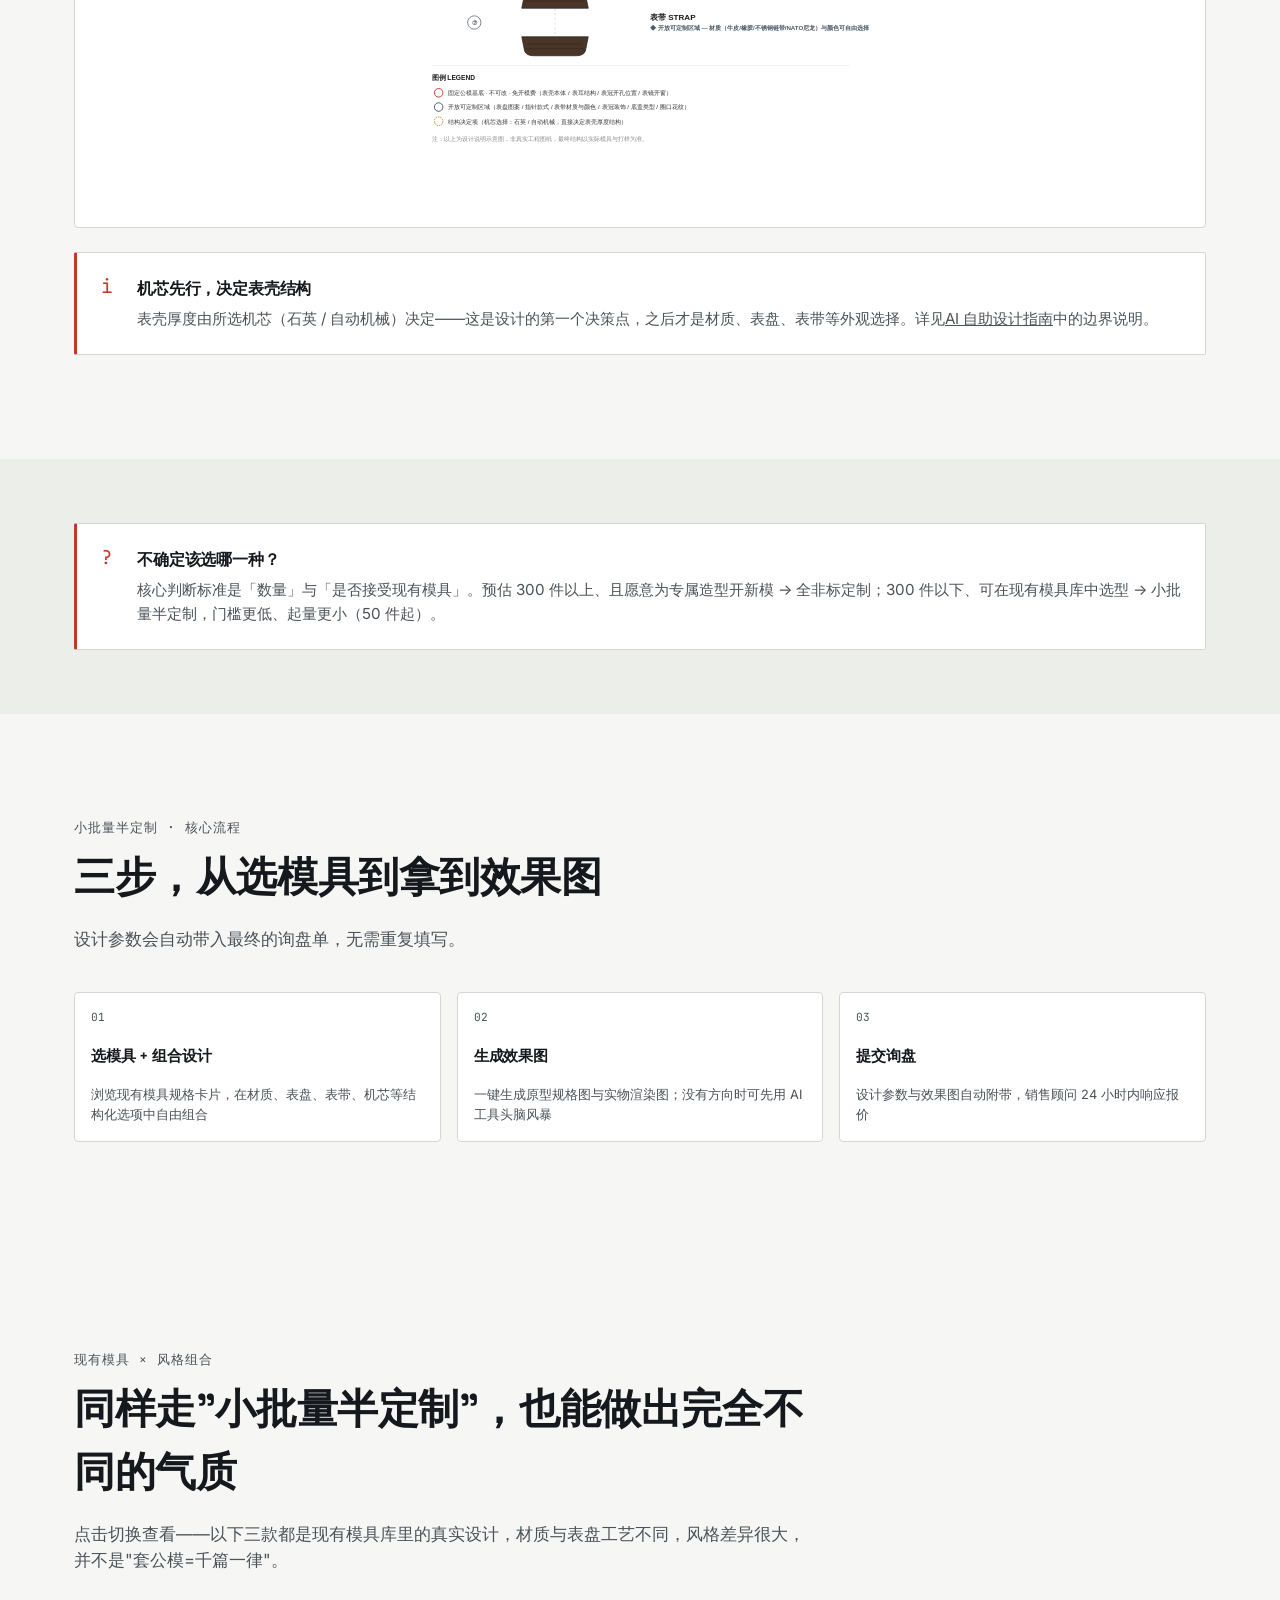
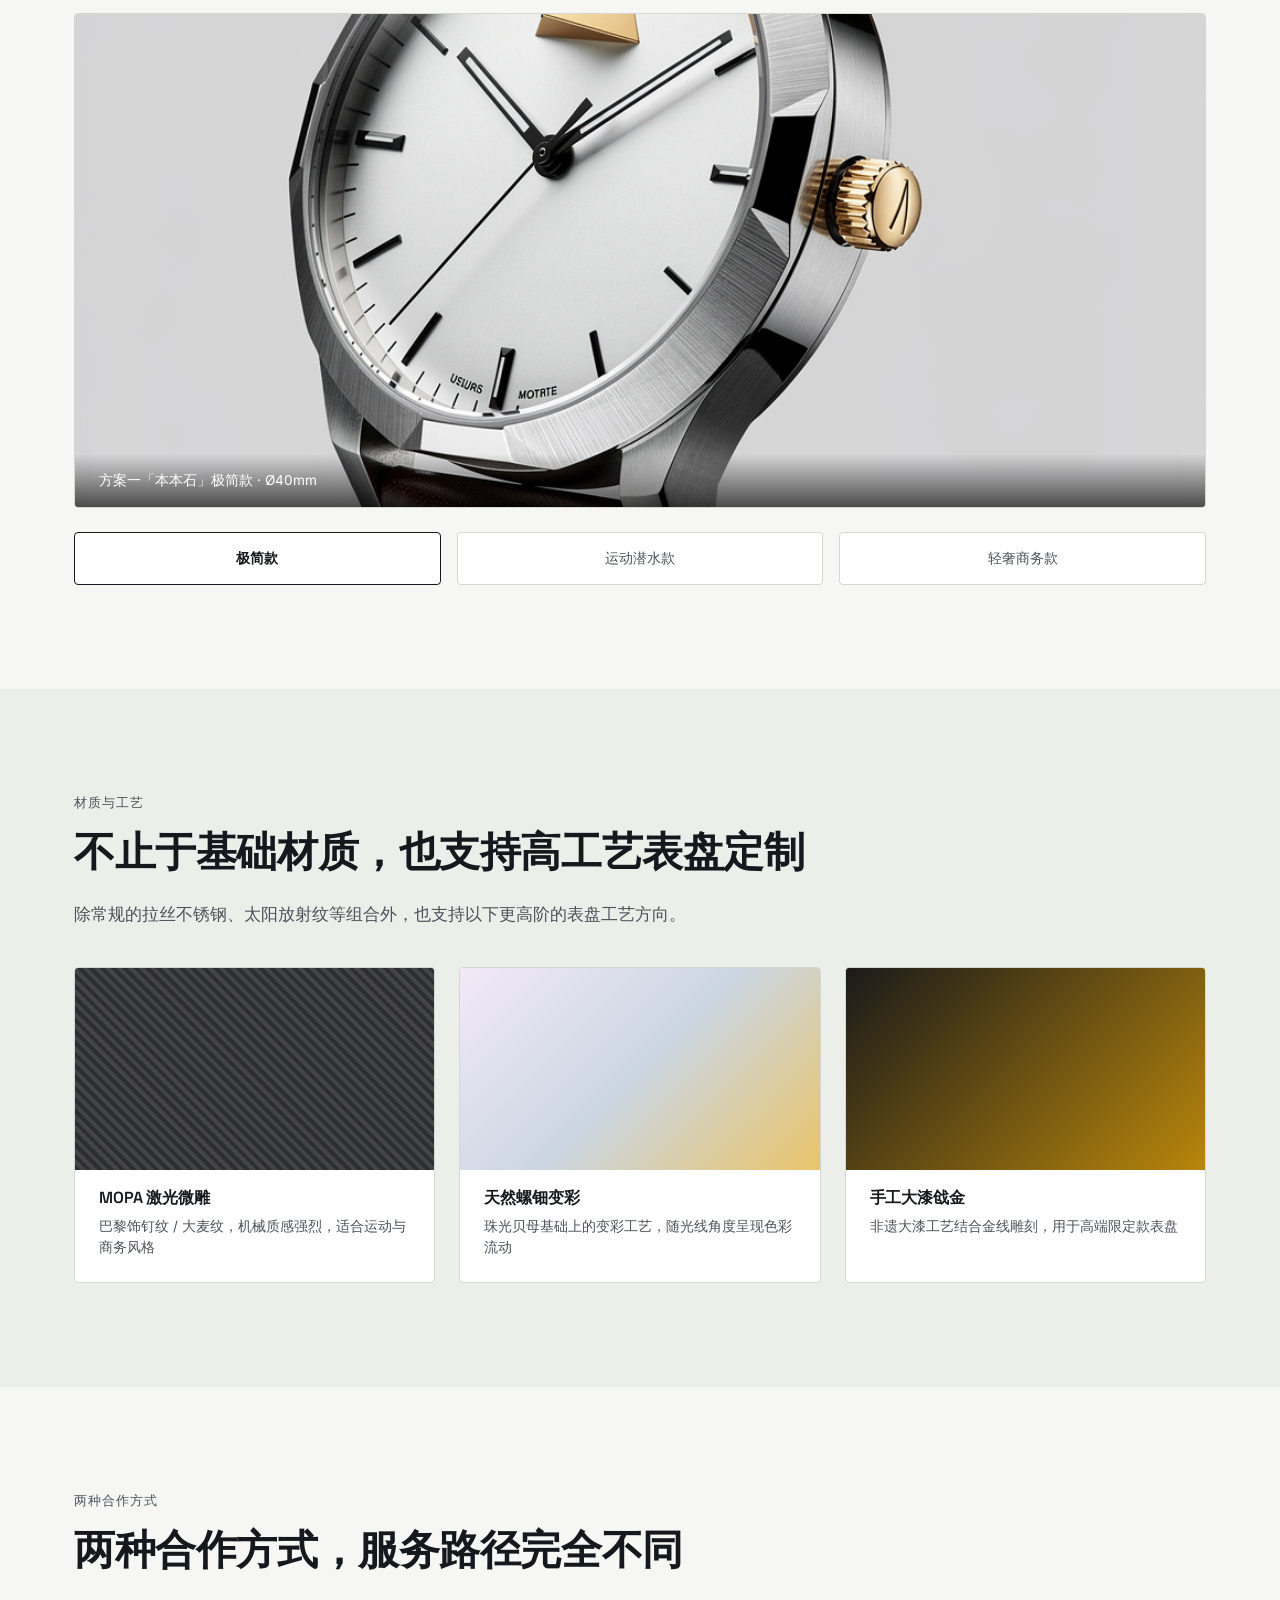
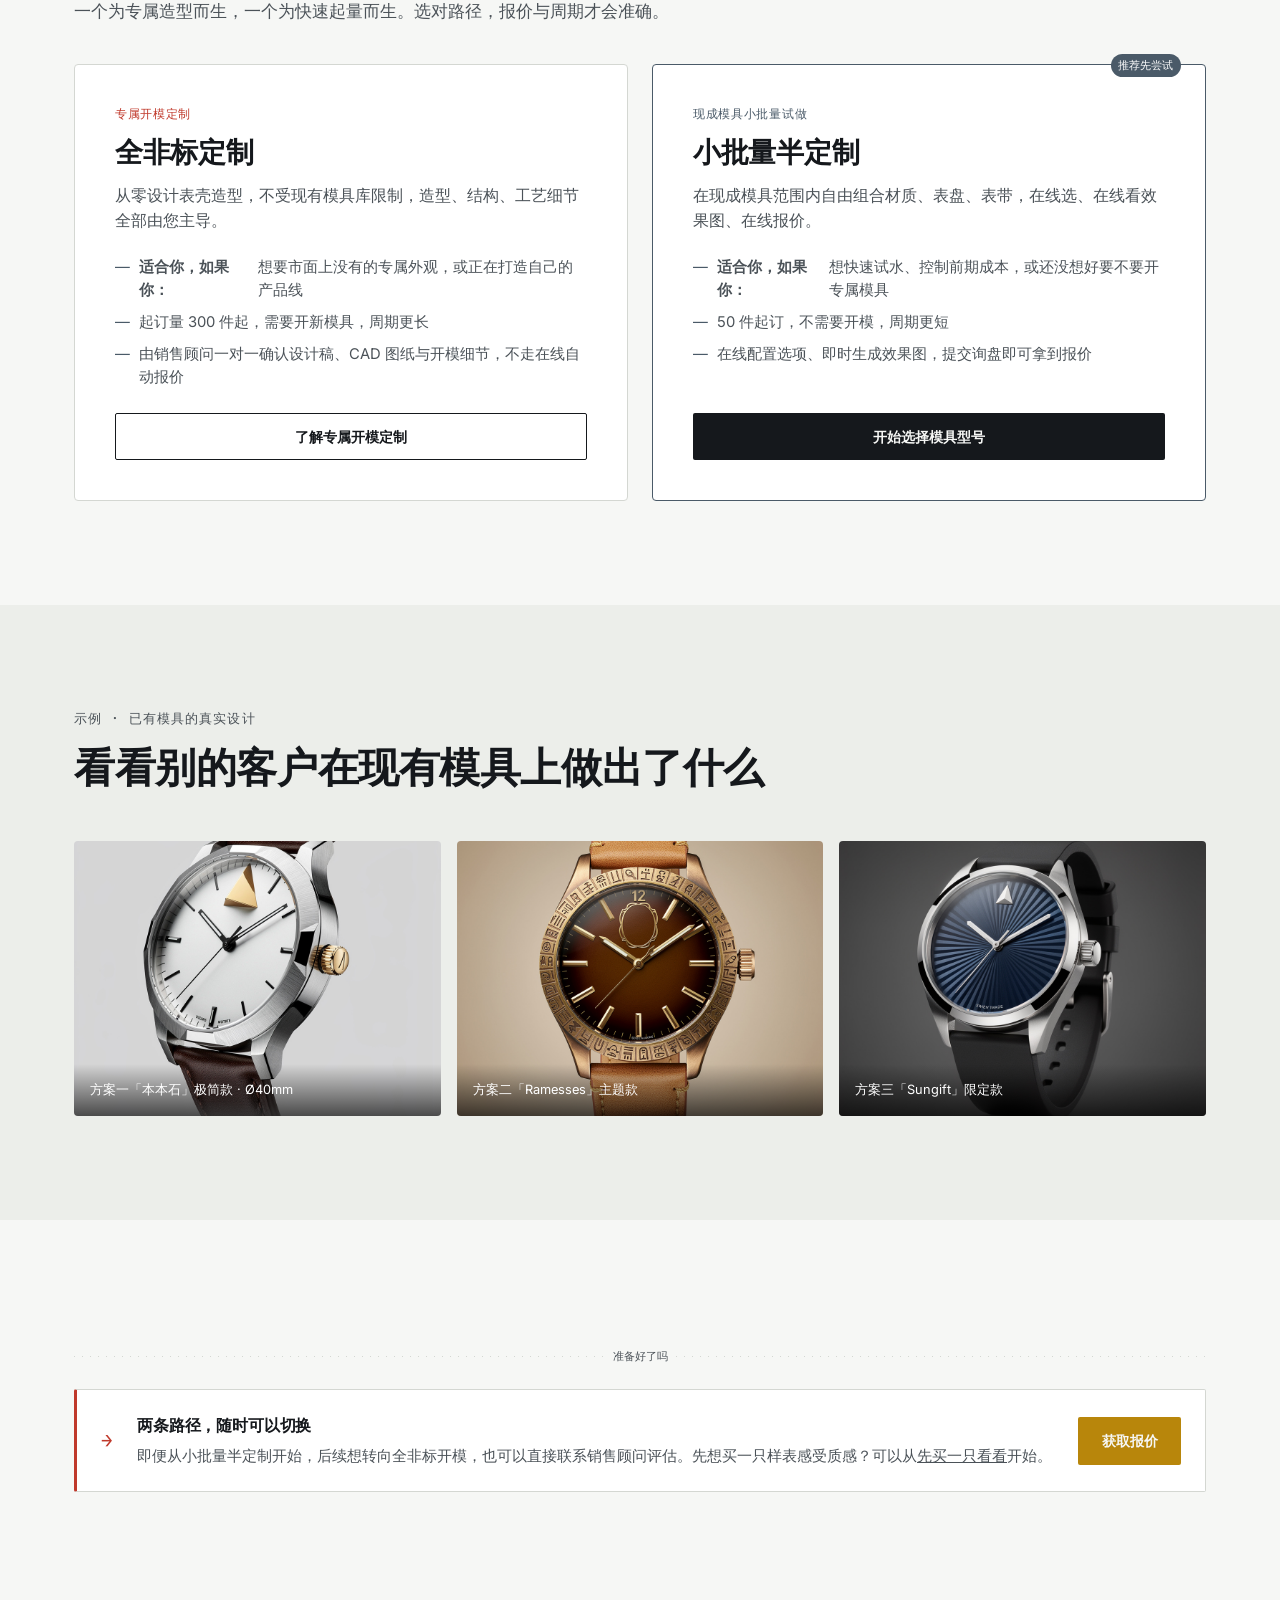
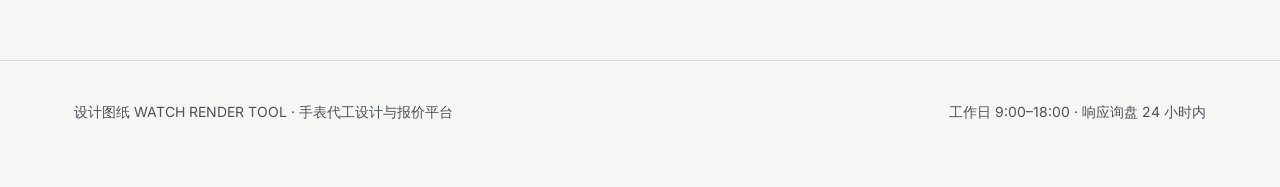
==== commit f972d027: "Simplify client-facing UX and add real factory capabilities (MOQ batch-mixing, DDP estimator, $99 sw" ====
--- a/index.html
+++ b/index.html
@@ -16,12 +16,13 @@
   <div class="container site-header__bar">
     <a href="index.html" class="site-header__brand">设计图纸 <small>WATCH RENDER TOOL</small></a>
     <nav class="site-header__nav">
-      <a href="full-custom.html">全非标定制</a>
-      <a href="mold-select.html">小批量半定制</a>
-      <a href="about.html">公司介绍</a>
-      <a href="sample-purchase.html">样品购买</a>
-      <a href="handbook.html">设计师手册</a>
-      <a href="#how">工作原理</a>
+      <a href="full-custom.html">专属开模定制</a>
+      <a href="mold-select.html">现成模具小批量试做</a>
+      <a href="about.html">关于我们</a>
+      <a href="about.html#qc">品质与物流</a>
+      <a href="sample-purchase.html">先买一只看看</a>
+      <a href="handbook.html">设计资源</a>
+      <a href="#how">怎么用</a>
     </nav>
     <div class="site-header__actions">
       <a href="inquiry.html" class="btn btn--primary btn--sm">获取报价</a>
@@ -35,14 +36,14 @@
   <section class="hero">
     <div class="container hero__grid">
       <div>
-        <div class="hero__eyebrow">报价前置 · 效果图生成</div>
-        <h1>把一张模具规格图，<br>变成您能看懂的<em>设计效果图</em></h1>
+        <div class="hero__eyebrow">先看效果图，再谈价格</div>
+        <h1>把您想要的手表<br>变成一张<em>看得懂的效果图</em></h1>
         <p class="hero__sub">
-          无论您需要全新开模的全非标定制，还是在现有模具范围内做小批量半定制，都能在询盘之前先把设计意图说清楚——用图说话，而不是用文字猜测。
+          不用懂工艺术语，点点选项就能看到效果——无论是想要完全专属的外观，还是想在现成款式上换个材质、换种风格，都能先看图再决定。
         </p>
         <div class="hero__ctas">
-          <a href="full-custom.html" class="btn btn--outline">全非标定制 →</a>
-          <a href="mold-select.html" class="btn btn--primary">小批量半定制 →</a>
+          <a href="full-custom.html" class="btn btn--outline">我想要专属设计 →</a>
+          <a href="mold-select.html" class="btn btn--primary">我想先试试现成款式 →</a>
         </div>
       </div>
       <div class="morph" id="heroMorph" tabindex="0" role="button" aria-pressed="false" aria-label="点击切换查看规格图与渲染图">
@@ -120,6 +121,28 @@
     </div>
   </section>
 
+  <!-- ============ SAME PATH, DIFFERENT STYLE ============ -->
+  <section class="section" id="style-switch">
+    <div class="container">
+      <div class="section__head">
+        <div class="section__eyebrow">现有模具 × 风格组合</div>
+        <h2>同样走"小批量半定制"，也能做出完全不同的气质</h2>
+        <p>点击切换查看——以下三款都是现有模具库里的真实设计，材质与表盘工艺不同，风格差异很大，并不是"套公模=千篇一律"。</p>
+      </div>
+      <div class="style-switch">
+        <div class="style-switch__stage">
+          <img src="assets/render_sample_1.png" alt="现有模具风格切换预览" id="styleSwitchImg">
+          <div class="style-switch__cap" id="styleSwitchCap">方案一「本本石」极简款 · Ø40mm</div>
+        </div>
+        <div class="style-switch__tabs">
+          <button class="style-switch__tab is-active" data-img="assets/render_sample_1.png" data-cap="方案一「本本石」极简款 · Ø40mm" type="button">极简款</button>
+          <button class="style-switch__tab" data-img="assets/render_sample_2.png" data-cap="方案二「Ramesses」运动潜水款" type="button">运动潜水款</button>
+          <button class="style-switch__tab" data-img="assets/render_sample_3.png" data-cap="方案三「Sungift」轻奢商务款" type="button">轻奢商务款</button>
+        </div>
+      </div>
+    </div>
+  </section>
+
   <!-- ============ SCREEN 4 · MATERIAL SHOWCASE ============ -->
   <section class="section section--dim" id="materials">
     <div class="container">
@@ -160,38 +183,26 @@
       <div class="tiers">
         <!-- Full custom -->
         <article class="tier-card">
-          <div class="tier-card__kicker">全新开模</div>
+          <div class="tier-card__kicker">专属开模定制</div>
           <h3>全非标定制</h3>
-          <p class="tier-card__desc">从零设计表壳造型，不受现有模具库限制，适合希望打造专属外观、建立品牌差异化的客户。</p>
-          <dl class="tier-card__meta">
-            <div><dt>起订量</dt><dd>≥ 300 件</dd></div>
-            <div><dt>开模</dt><dd>允许全新开模</dd></div>
-            <div><dt>设计自由度</dt><dd>不受限</dd></div>
-            <div><dt>报价方式</dt><dd>人工销售对接</dd></div>
-          </dl>
+          <p class="tier-card__desc">从零设计表壳造型，不受现有模具库限制，造型、结构、工艺细节全部由您主导。</p>
           <ul class="tier-card__list">
-            <li>表壳结构与工艺细节完全由您主导，不受现有模具限制</li>
-            <li>由销售顾问与您一对一确认设计稿、CAD 图纸与开模细节</li>
-            <li>适合已有明确设计方向，或正在建立自有产品线的品牌</li>
+            <li><strong>适合你，如果你：</strong>想要市面上没有的专属外观，或正在打造自己的产品线</li>
+            <li>起订量 300 件起，需要开新模具，周期更长</li>
+            <li>由销售顾问一对一确认设计稿、CAD 图纸与开模细节，不走在线自动报价</li>
           </ul>
-          <a href="full-custom.html" class="btn btn--outline btn--block">了解全非标定制流程</a>
+          <a href="full-custom.html" class="btn btn--outline btn--block">了解专属开模定制</a>
         </article>
 
         <!-- Semi custom -->
         <article class="tier-card tier-card--semi">
-          <div class="tier-card__kicker">现有模具</div>
+          <div class="tier-card__kicker">现成模具小批量试做</div>
           <h3>小批量半定制</h3>
-          <p class="tier-card__desc">在现有模具规格范围内，组合材质、表盘、表带等要素，并用 AI 工具即时生成效果图预览。</p>
-          <dl class="tier-card__meta">
-            <div><dt>起订量</dt><dd>50 件起</dd></div>
-            <div><dt>开模</dt><dd>仅限现有模具</dd></div>
-            <div><dt>设计自由度</dt><dd>模具尺寸内自定义</dd></div>
-            <div><dt>报价方式</dt><dd>在线配置 + 询盘</dd></div>
-          </dl>
+          <p class="tier-card__desc">在现成模具范围内自由组合材质、表盘、表带，在线选、在线看效果图、在线报价。</p>
           <ul class="tier-card__list">
-            <li>提供模具型号卡片选择、结构化设计选项面板</li>
-            <li>支持生成「原型规格图」与「实物渲染图」两种效果图</li>
-            <li>适合快速打样、试水新渠道或控制起订成本的客户</li>
+            <li><strong>适合你，如果你：</strong>想快速试水、控制前期成本，或还没想好要不要开专属模具</li>
+            <li>50 件起订，不需要开模，周期更短</li>
+            <li>在线配置选项、即时生成效果图，提交询盘即可拿到报价</li>
           </ul>
           <a href="mold-select.html" class="btn btn--primary btn--block">开始选择模具型号</a>
         </article>
@@ -231,7 +242,7 @@
         <div class="guidance__icon">→</div>
         <div style="flex:1;">
           <h4>两条路径，随时可以切换</h4>
-          <p>即便从小批量半定制开始，后续想转向全非标开模，也可以直接联系销售顾问评估。先想买一只样表感受质感？可以从<a href="sample-purchase.html" style="text-decoration:underline;">样品购买</a>开始。</p>
+          <p>即便从小批量半定制开始，后续想转向全非标开模，也可以直接联系销售顾问评估。先想买一只样表感受质感？可以从<a href="sample-purchase.html" style="text-decoration:underline;">先买一只看看</a>开始。</p>
         </div>
         <a href="inquiry.html" class="btn btn--brass">获取报价</a>
       </div>
--- a/css/home.css
+++ b/css/home.css
@@ -283,6 +283,50 @@
   font-size: 0.8rem;
 }
 
+/* ===== Style switch (same mold, different styles) ===== */
+.style-switch__stage {
+  position: relative;
+  aspect-ratio: 16/7;
+  border: 1px solid var(--line);
+  border-radius: var(--radius-m);
+  overflow: hidden;
+  background: var(--navy);
+}
+.style-switch__stage img { width: 100%; height: 100%; object-fit: cover; display: block; }
+.style-switch__cap {
+  position: absolute;
+  left: 0; bottom: 0; right: 0;
+  padding: var(--space-2) var(--space-3);
+  background: linear-gradient(to top, rgba(0,0,0,0.65), transparent);
+  color: #fff;
+  font-size: 0.85rem;
+}
+.style-switch__tabs {
+  display: flex;
+  gap: var(--space-2);
+  margin-top: var(--space-3);
+}
+.style-switch__tab {
+  flex: 1;
+  padding: var(--space-2) var(--space-3);
+  border: 1px solid var(--line);
+  border-radius: var(--radius-m);
+  background: #fff;
+  color: var(--ink-soft);
+  font-size: var(--fs-small);
+  cursor: pointer;
+  transition: border-color var(--dur-fast) var(--ease), color var(--dur-fast) var(--ease);
+}
+.style-switch__tab:hover { color: var(--ink); }
+.style-switch__tab.is-active {
+  border-color: var(--ink);
+  color: var(--ink);
+  font-weight: 600;
+}
+@media (max-width: 560px) {
+  .style-switch__tabs { flex-direction: column; }
+}
+
 /* ===== Core anatomy (exploded view) ===== */
 .anatomy-shell {
   border: 1px solid var(--line);
@@ -296,6 +340,7 @@
 
 /* ===== 3-step flow variant ===== */
 .flow--3 { grid-template-columns: repeat(3, 1fr); }
+.flow--4 { grid-template-columns: repeat(4, 1fr); }
 
 /* ===== Material showcase ===== */
 .material-grid {
@@ -318,6 +363,7 @@
   .tiers { grid-template-columns: 1fr; }
   .flow { grid-template-columns: 1fr 1fr; }
   .flow--3 { grid-template-columns: 1fr; }
+  .flow--4 { grid-template-columns: 1fr 1fr; }
   .material-grid { grid-template-columns: 1fr; }
   .gallery { grid-template-columns: 1fr 1fr; }
 }
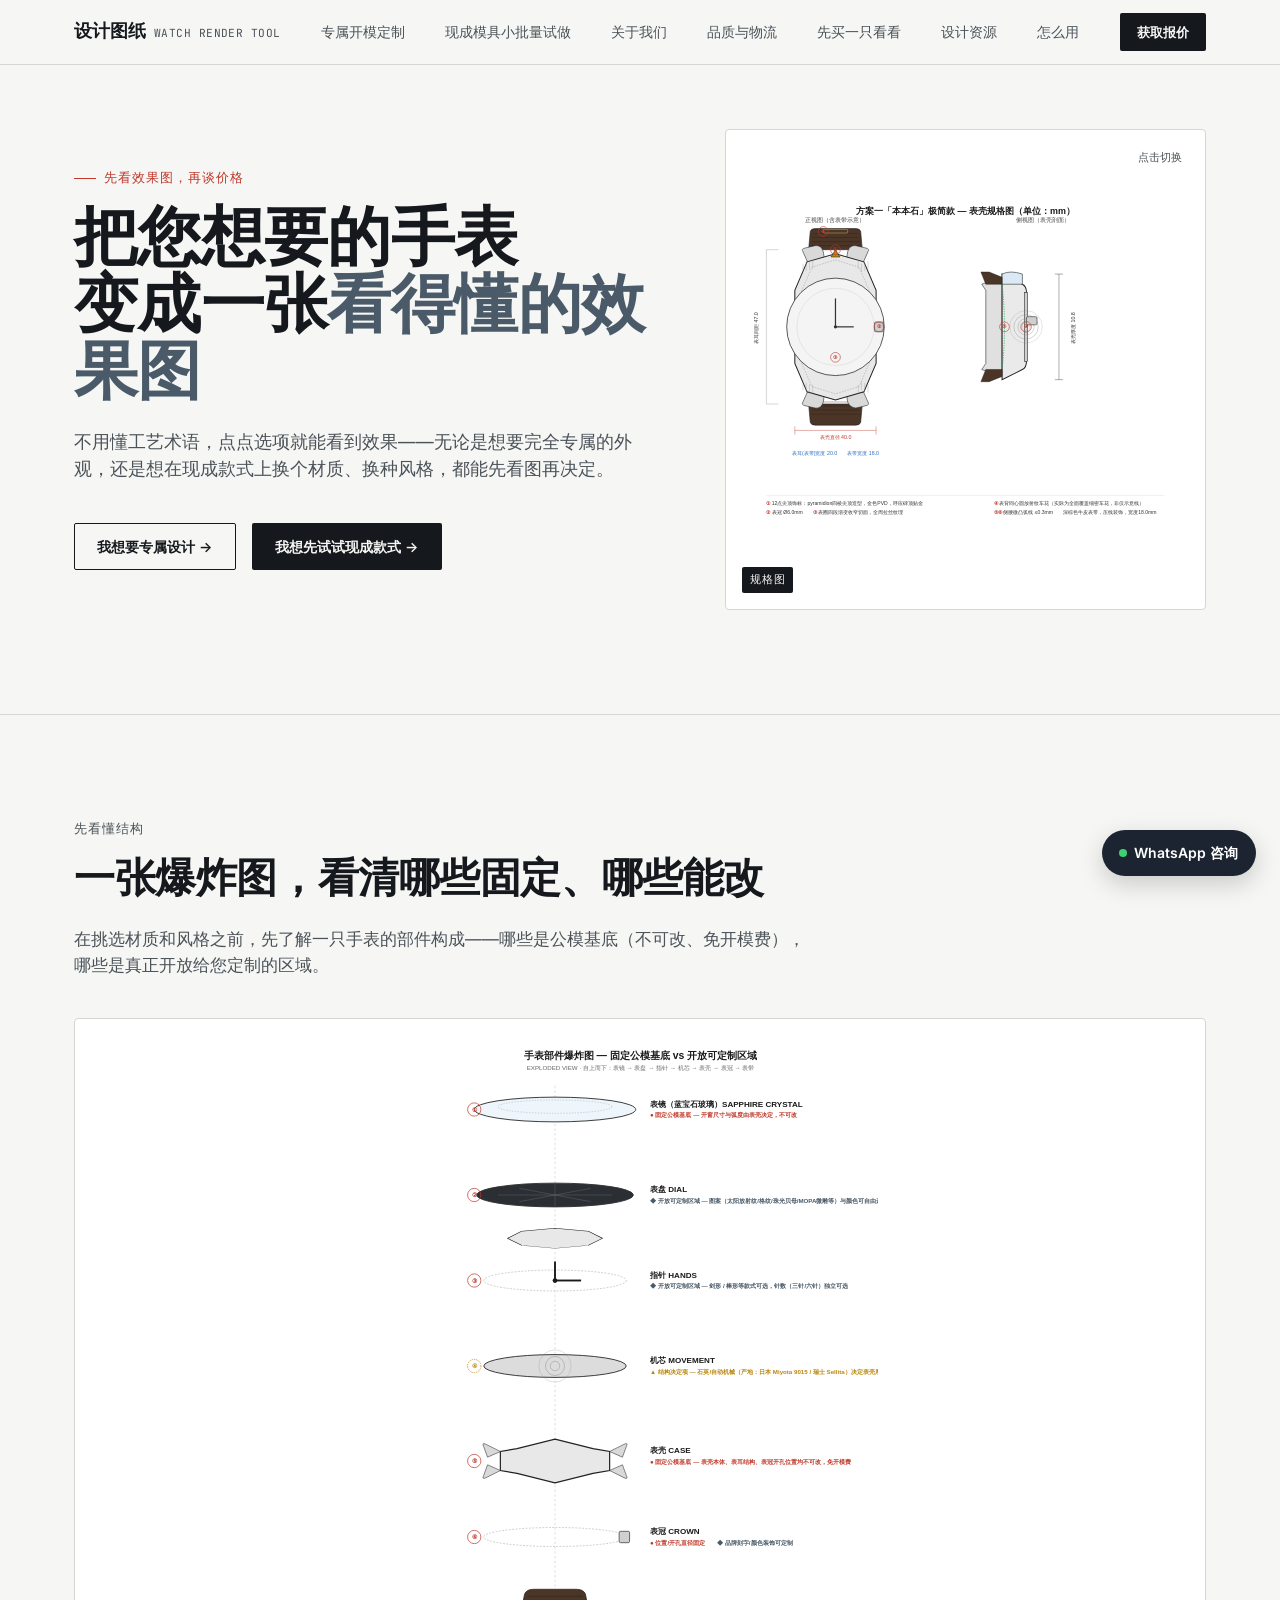
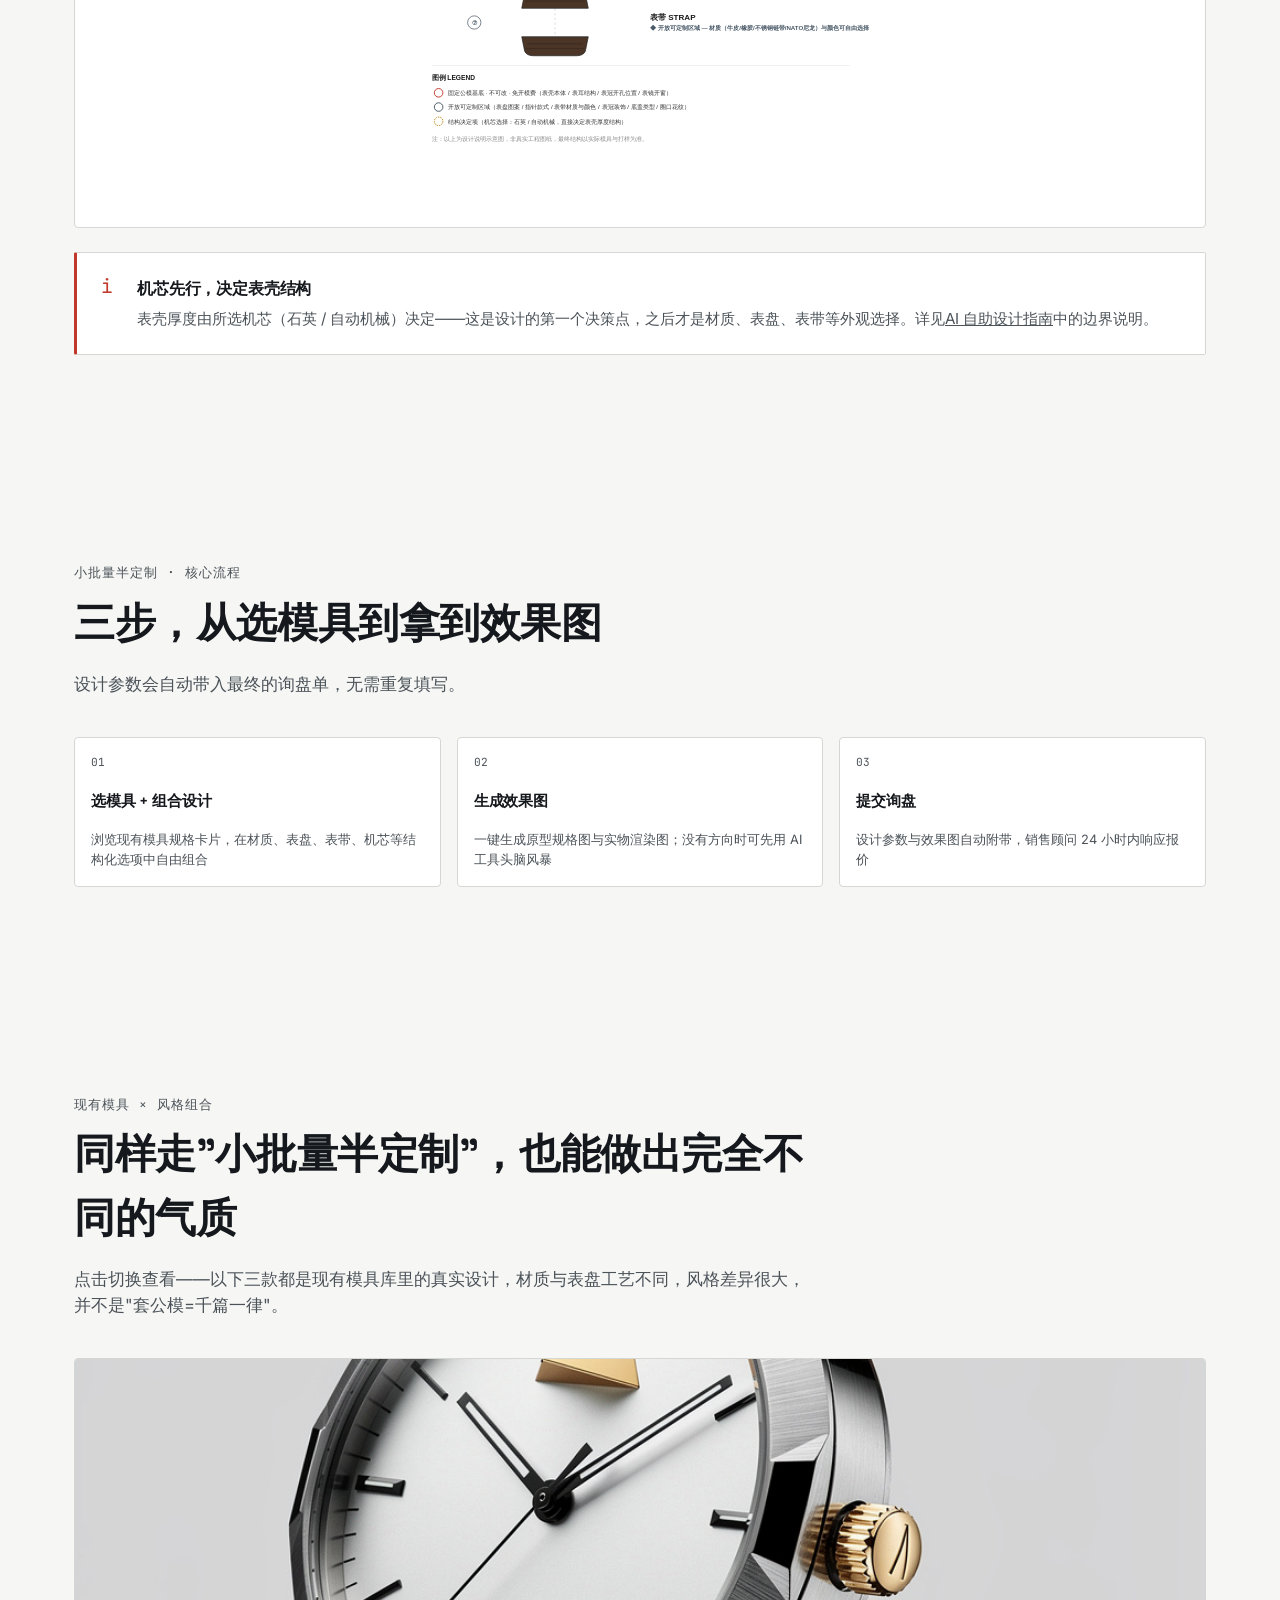
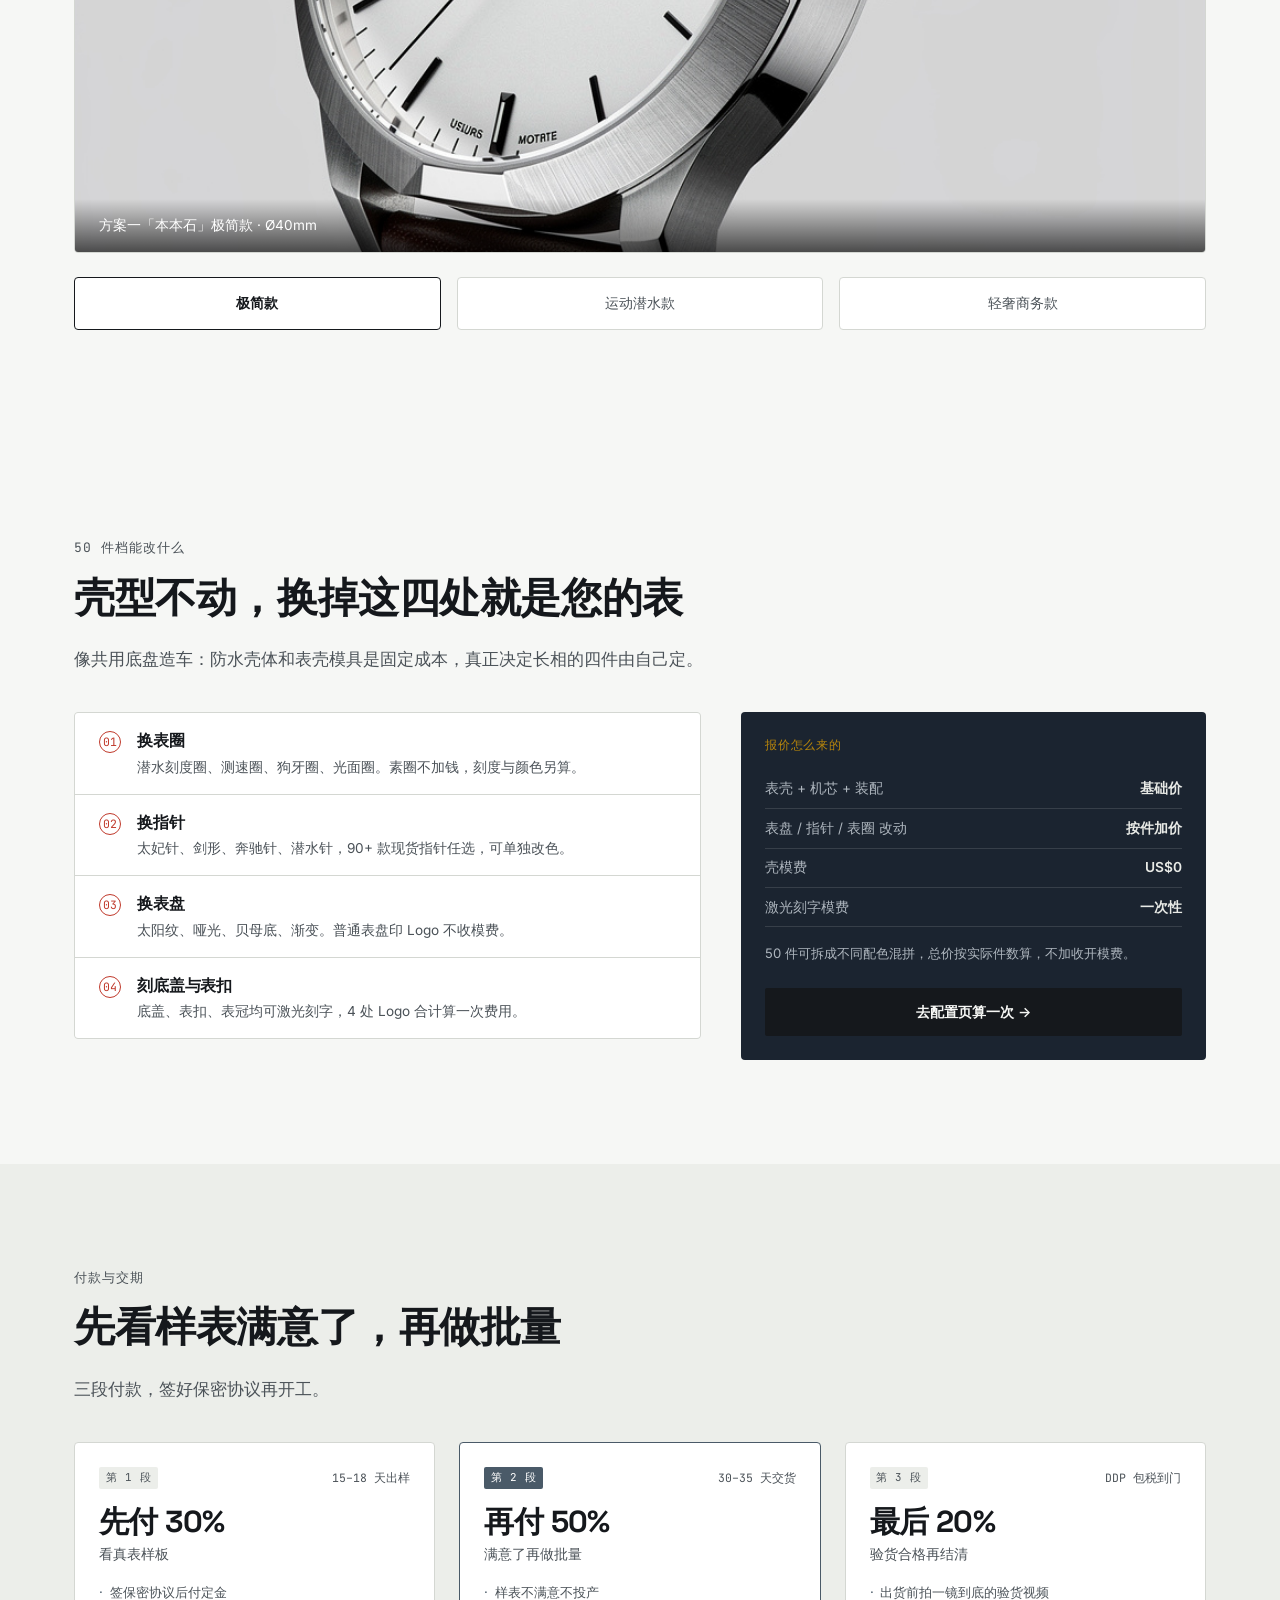
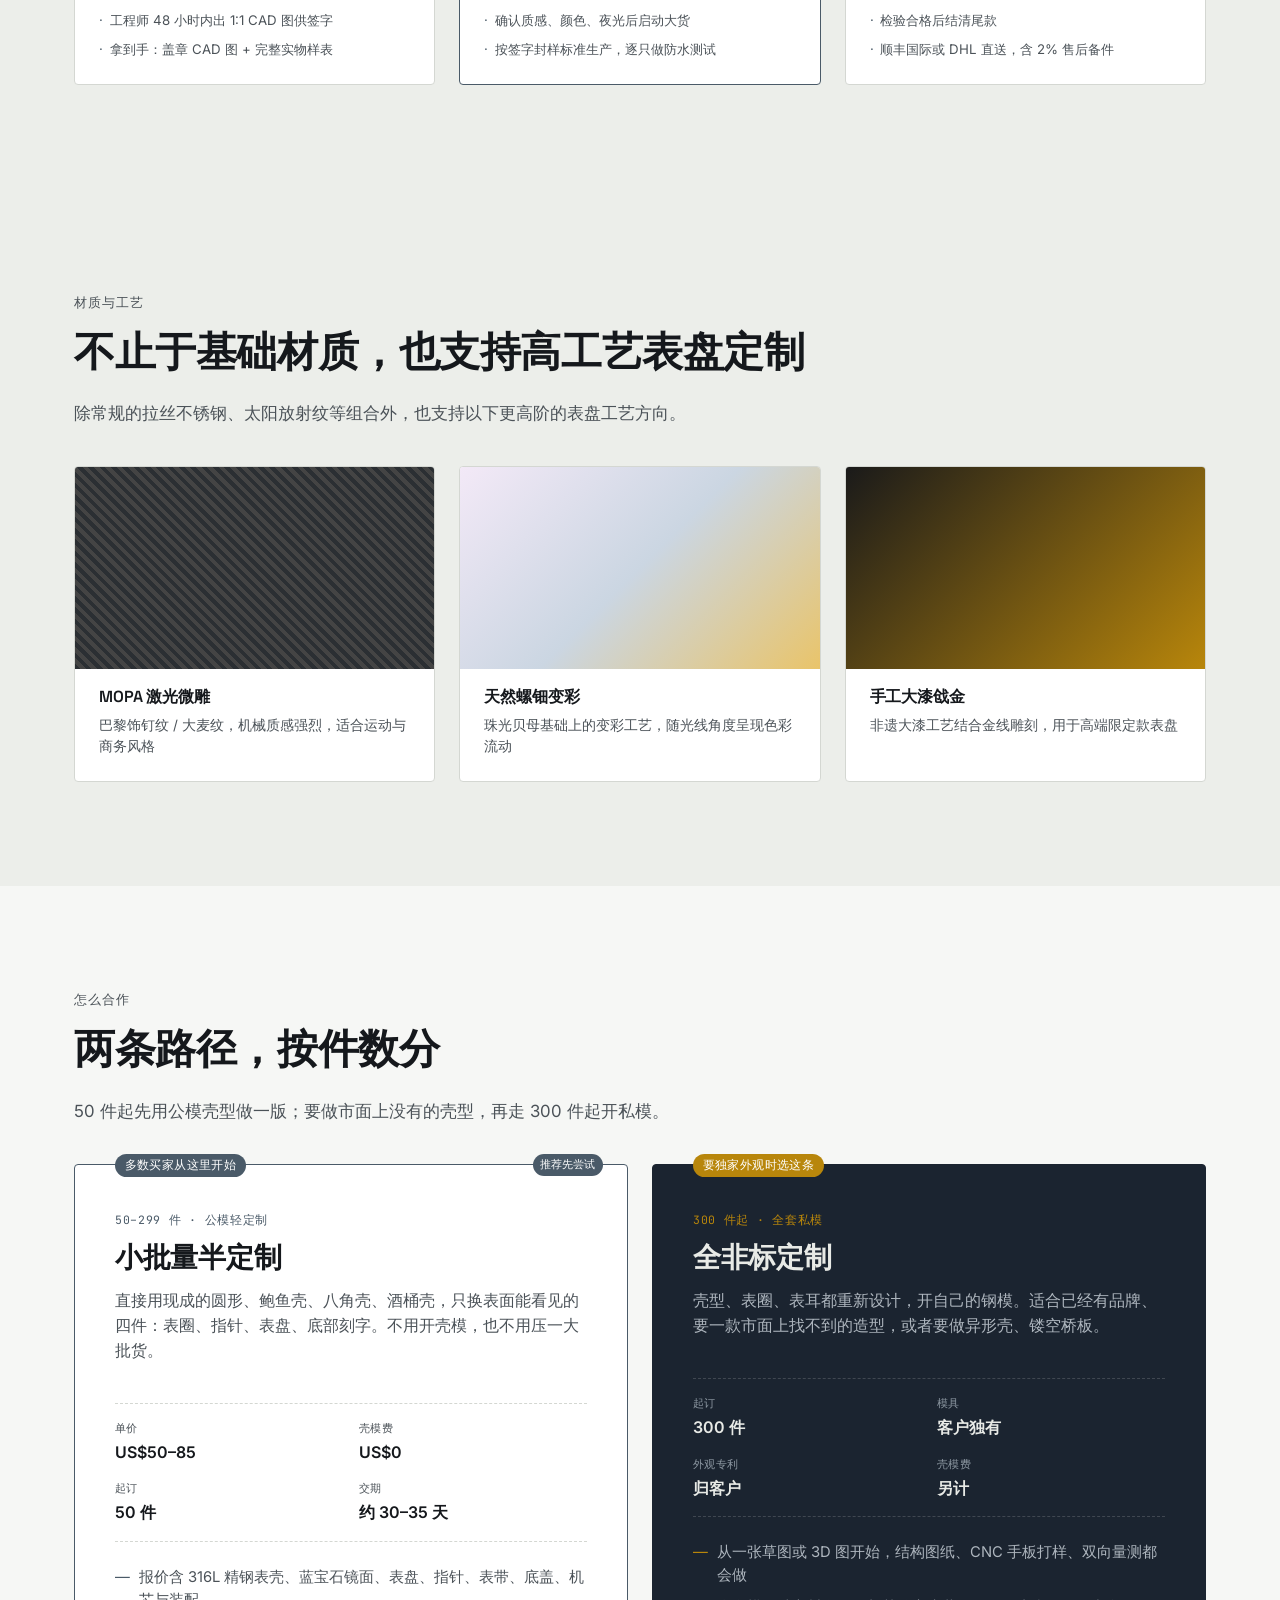
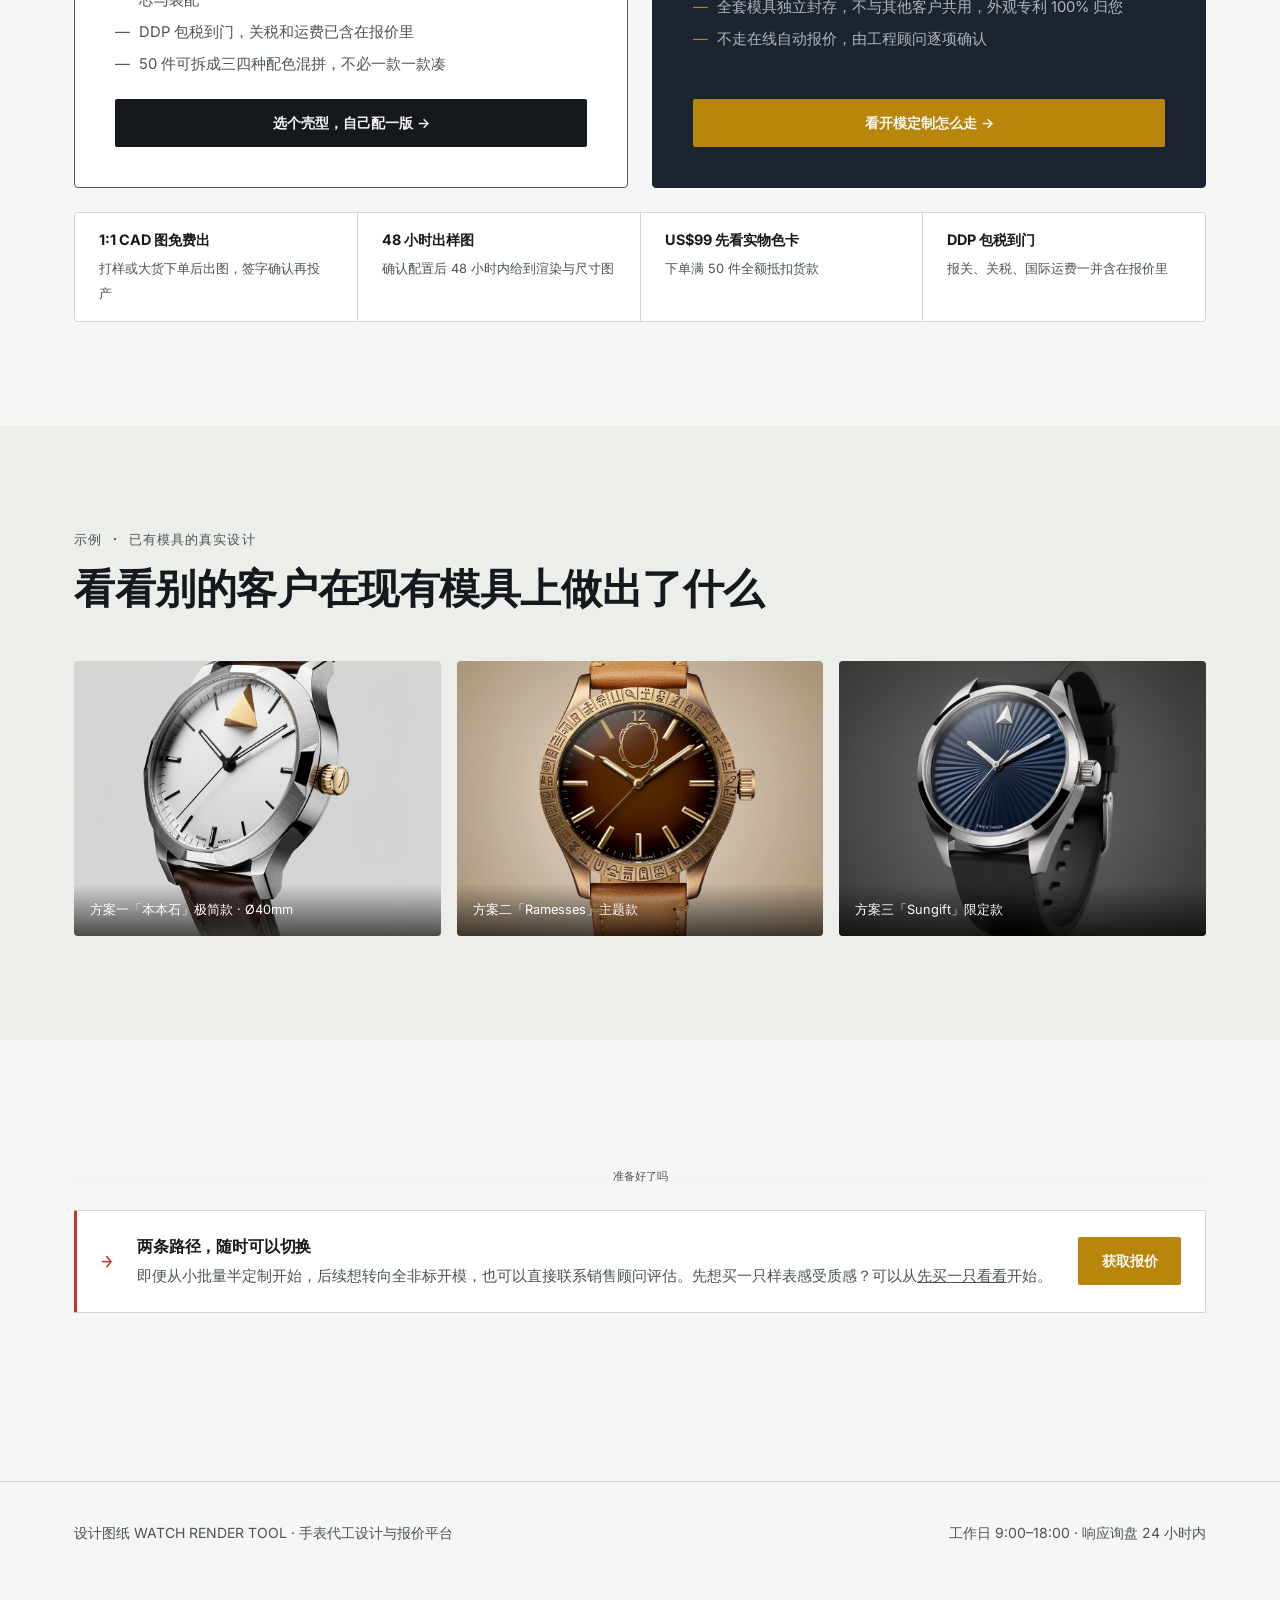
==== commit 2a68150e: "Revise quote section to demand-side spec: two-tier cards with numbers, trust strip, modular zones, 3" ====
--- a/index.html
+++ b/index.html
@@ -80,19 +80,6 @@
     </div>
   </section>
 
-  <!-- ============ WHICH TRACK ============ -->
-  <section class="section section--tight section--dim" id="which-track">
-    <div class="container">
-      <div class="guidance">
-        <div class="guidance__icon">?</div>
-        <div>
-          <h4>不确定该选哪一种？</h4>
-          <p>核心判断标准是「数量」与「是否接受现有模具」。预估 300 件以上、且愿意为专属造型开新模 → 全非标定制；300 件以下、可在现有模具库中选型 → 小批量半定制，门槛更低、起量更小（50 件起）。</p>
-        </div>
-      </div>
-    </div>
-  </section>
-
   <!-- ============ SCREEN 3 · WORKFLOW (3 STEPS) ============ -->
   <section class="section" id="how">
     <div class="container">
@@ -143,6 +130,117 @@
     </div>
   </section>
 
+  <!-- ============ 4 MODULAR ZONES ============ -->
+  <section class="section" id="zones">
+    <div class="container">
+      <div class="section__head">
+        <div class="section__eyebrow">50 件档能改什么</div>
+        <h2>壳型不动，换掉这四处就是您的表</h2>
+        <p>像共用底盘造车：防水壳体和表壳模具是固定成本，真正决定长相的四件由自己定。</p>
+      </div>
+
+      <div class="zones">
+        <div class="zones__list">
+          <div class="zone-item">
+            <span class="zone-item__n">01</span>
+            <div>
+              <h4>换表圈</h4>
+              <p>潜水刻度圈、测速圈、狗牙圈、光面圈。素圈不加钱，刻度与颜色另算。</p>
+            </div>
+          </div>
+          <div class="zone-item">
+            <span class="zone-item__n">02</span>
+            <div>
+              <h4>换指针</h4>
+              <p>太妃针、剑形、奔驰针、潜水针，90+ 款现货指针任选，可单独改色。</p>
+            </div>
+          </div>
+          <div class="zone-item">
+            <span class="zone-item__n">03</span>
+            <div>
+              <h4>换表盘</h4>
+              <p>太阳纹、哑光、贝母底、渐变。普通表盘印 Logo 不收模费。</p>
+            </div>
+          </div>
+          <div class="zone-item">
+            <span class="zone-item__n">04</span>
+            <div>
+              <h4>刻底盖与表扣</h4>
+              <p>底盖、表扣、表冠均可激光刻字，4 处 Logo 合计算一次费用。</p>
+            </div>
+          </div>
+        </div>
+
+        <aside class="zones__quote">
+          <div class="zones__quote-head">报价怎么来的</div>
+          <dl class="zones__quote-list">
+            <div><dt>表壳 + 机芯 + 装配</dt><dd>基础价</dd></div>
+            <div><dt>表盘 / 指针 / 表圈 改动</dt><dd>按件加价</dd></div>
+            <div><dt>壳模费</dt><dd>US$0</dd></div>
+            <div><dt>激光刻字模费</dt><dd>一次性</dd></div>
+          </dl>
+          <p class="zones__quote-note">50 件可拆成不同配色混拼，总价按实际件数算，不加收开模费。</p>
+          <a href="configurator.html" class="btn btn--primary btn--block">去配置页算一次 →</a>
+        </aside>
+      </div>
+    </div>
+  </section>
+
+  <!-- ============ PAYMENT MILESTONES ============ -->
+  <section class="section section--dim" id="payment">
+    <div class="container">
+      <div class="section__head">
+        <div class="section__eyebrow">付款与交期</div>
+        <h2>先看样表满意了，再做批量</h2>
+        <p>三段付款，签好保密协议再开工。</p>
+      </div>
+
+      <div class="pay-tiers">
+        <div class="pay-card">
+          <div class="pay-card__head">
+            <span class="pay-card__step">第 1 段</span>
+            <span class="pay-card__when">15–18 天出样</span>
+          </div>
+          <div class="pay-card__pct">先付 30%</div>
+          <p class="pay-card__label">看真表样板</p>
+          <ul>
+            <li>签保密协议后付定金</li>
+            <li>工程师 48 小时内出 1:1 CAD 图供签字</li>
+            <li>拿到手：盖章 CAD 图 + 完整实物样表</li>
+          </ul>
+        </div>
+
+        <div class="pay-card pay-card--mid">
+          <div class="pay-card__head">
+            <span class="pay-card__step">第 2 段</span>
+            <span class="pay-card__when">30–35 天交货</span>
+          </div>
+          <div class="pay-card__pct">再付 50%</div>
+          <p class="pay-card__label">满意了再做批量</p>
+          <ul>
+            <li>样表不满意不投产</li>
+            <li>确认质感、颜色、夜光后启动大货</li>
+            <li>按签字封样标准生产，逐只做防水测试</li>
+          </ul>
+        </div>
+
+        <div class="pay-card">
+          <div class="pay-card__head">
+            <span class="pay-card__step">第 3 段</span>
+            <span class="pay-card__when">DDP 包税到门</span>
+          </div>
+          <div class="pay-card__pct">最后 20%</div>
+          <p class="pay-card__label">验货合格再结清</p>
+          <ul>
+            <li>出货前拍一镜到底的验货视频</li>
+            <li>检验合格后结清尾款</li>
+            <li>顺丰国际或 DHL 直送，含 2% 售后备件</li>
+          </ul>
+        </div>
+      </div>
+    </div>
+  </section>
+
   <!-- ============ SCREEN 4 · MATERIAL SHOWCASE ============ -->
   <section class="section section--dim" id="materials">
     <div class="container">
@@ -175,37 +273,71 @@
   <section class="section" id="tiers">
     <div class="container">
       <div class="section__head">
-        <div class="section__eyebrow">两种合作方式</div>
-        <h2>两种合作方式，服务路径完全不同</h2>
-        <p>一个为专属造型而生，一个为快速起量而生。选对路径，报价与周期才会准确。</p>
+        <div class="section__eyebrow">怎么合作</div>
+        <h2>两条路径，按件数分</h2>
+        <p>50 件起先用公模壳型做一版；要做市面上没有的壳型，再走 300 件起开私模。</p>
       </div>
 
       <div class="tiers">
-        <!-- Full custom -->
-        <article class="tier-card">
-          <div class="tier-card__kicker">专属开模定制</div>
+        <!-- Semi custom: 50 pcs, open-mold -->
+        <article class="tier-card tier-card--semi">
+          <span class="tier-card__badge">多数买家从这里开始</span>
+          <div class="tier-card__kicker">50–299 件 · 公模轻定制</div>
+          <h3>小批量半定制</h3>
+          <p class="tier-card__desc">直接用现成的圆形、鲍鱼壳、八角壳、酒桶壳，只换表面能看见的四件：表圈、指针、表盘、底部刻字。不用开壳模，也不用压一大批货。</p>
+          <dl class="tier-card__meta">
+            <div><dt>单价</dt><dd>US$50–85</dd></div>
+            <div><dt>壳模费</dt><dd>US$0</dd></div>
+            <div><dt>起订</dt><dd>50 件</dd></div>
+            <div><dt>交期</dt><dd>约 30–35 天</dd></div>
+          </dl>
+          <ul class="tier-card__list">
+            <li>报价含 316L 精钢表壳、蓝宝石镜面、表盘、指针、表带、底盖、机芯与装配</li>
+            <li>DDP 包税到门，关税和运费已含在报价里</li>
+            <li>50 件可拆成三四种配色混拼，不必一款一款凑</li>
+          </ul>
+          <a href="mold-select.html" class="btn btn--primary btn--block">选个壳型，自己配一版 →</a>
+        </article>
+
+        <!-- Full custom: 300 pcs, own tooling -->
+        <article class="tier-card tier-card--dark">
+          <span class="tier-card__badge">要独家外观时选这条</span>
+          <div class="tier-card__kicker">300 件起 · 全套私模</div>
           <h3>全非标定制</h3>
-          <p class="tier-card__desc">从零设计表壳造型，不受现有模具库限制，造型、结构、工艺细节全部由您主导。</p>
+          <p class="tier-card__desc">壳型、表圈、表耳都重新设计，开自己的钢模。适合已经有品牌、要一款市面上找不到的造型，或者要做异形壳、镂空桥板。</p>
+          <dl class="tier-card__meta">
+            <div><dt>起订</dt><dd>300 件</dd></div>
+            <div><dt>模具</dt><dd>客户独有</dd></div>
+            <div><dt>外观专利</dt><dd>归客户</dd></div>
+            <div><dt>壳模费</dt><dd>另计</dd></div>
+          </dl>
           <ul class="tier-card__list">
-            <li><strong>适合你，如果你：</strong>想要市面上没有的专属外观，或正在打造自己的产品线</li>
-            <li>起订量 300 件起，需要开新模具，周期更长</li>
-            <li>由销售顾问一对一确认设计稿、CAD 图纸与开模细节，不走在线自动报价</li>
-          </ul>
-          <a href="full-custom.html" class="btn btn--outline btn--block">了解专属开模定制</a>
+            <li>从一张草图或 3D 图开始，结构图纸、CNC 手板打样、双向量测都会做</li>
+            <li>全套模具独立封存，不与其他客户共用，外观专利 100% 归您</li>
+            <li>不走在线自动报价，由工程顾问逐项确认</li>
+          </ul>
+          <a href="full-custom.html" class="btn btn--brass btn--block">看开模定制怎么走 →</a>
         </article>
-
-        <!-- Semi custom -->
-        <article class="tier-card tier-card--semi">
-          <div class="tier-card__kicker">现成模具小批量试做</div>
-          <h3>小批量半定制</h3>
-          <p class="tier-card__desc">在现成模具范围内自由组合材质、表盘、表带，在线选、在线看效果图、在线报价。</p>
-          <ul class="tier-card__list">
-            <li><strong>适合你，如果你：</strong>想快速试水、控制前期成本，或还没想好要不要开专属模具</li>
-            <li>50 件起订，不需要开模，周期更短</li>
-            <li>在线配置选项、即时生成效果图，提交询盘即可拿到报价</li>
-          </ul>
-          <a href="mold-select.html" class="btn btn--primary btn--block">开始选择模具型号</a>
-        </article>
+      </div>
+
+      <!-- 信任条 -->
+      <div class="trust-row">
+        <div class="trust-item">
+          <strong>1:1 CAD 图免费出</strong>
+          <span>打样或大货下单后出图，签字确认再投产</span>
+        </div>
+        <div class="trust-item">
+          <strong>48 小时出样图</strong>
+          <span>确认配置后 48 小时内给到渲染与尺寸图</span>
+        </div>
+        <div class="trust-item">
+          <strong>US$99 先看实物色卡</strong>
+          <span>下单满 50 件全额抵扣货款</span>
+        </div>
+        <div class="trust-item">
+          <strong>DDP 包税到门</strong>
+          <span>报关、关税、国际运费一并含在报价里</span>
+        </div>
       </div>
     </div>
   </section>
--- a/css/home.css
+++ b/css/home.css
@@ -371,3 +371,192 @@
   .flow { grid-template-columns: 1fr; }
   .gallery { grid-template-columns: 1fr; }
 }
+
+/* ===== 报价区：双档卡片徽标 / 深色卡 ===== */
+.tier-card { padding-top: calc(var(--space-4) + 6px); }
+.tier-card__badge {
+  position: absolute;
+  top: -11px; left: var(--space-4);
+  background: var(--steel);
+  color: #fff;
+  font-family: var(--font-mono);
+  font-size: 0.72rem;
+  letter-spacing: 0.03em;
+  padding: 0.42em 0.85em;
+  border-radius: 999px;
+  line-height: 1.2;
+  white-space: nowrap;
+}
+.tier-card--semi { border-color: var(--steel); }
+.tier-card--semi .tier-card__kicker { color: var(--steel); }
+
+.tier-card--dark {
+  background: var(--navy);
+  border-color: var(--navy);
+  color: var(--paper-on-navy);
+}
+.tier-card--dark:hover { border-color: var(--brass); }
+.tier-card--dark .tier-card__badge { background: var(--brass); }
+.tier-card--dark .tier-card__kicker { color: var(--brass); }
+.tier-card--dark .tier-card__desc,
+.tier-card--dark .tier-card__list li { color: #AEB6BE; }
+.tier-card--dark .tier-card__list li::before { color: var(--brass); }
+.tier-card--dark .tier-card__meta {
+  border-top-color: rgba(255,255,255,.16);
+  border-bottom-color: rgba(255,255,255,.16);
+}
+.tier-card--dark .tier-card__meta dt { color: #8E99A3; }
+.tier-card--dark .tier-card__meta dd { color: var(--paper-on-navy); }
+
+.tier-card__meta div { display: block; }
+
+/* ===== 信任条 ===== */
+.trust-row {
+  display: grid;
+  grid-template-columns: repeat(4, 1fr);
+  gap: 1px;
+  margin-top: var(--space-3);
+  background: var(--line);
+  border: 1px solid var(--line);
+  border-radius: var(--radius-m);
+  overflow: hidden;
+}
+.trust-item {
+  background: #fff;
+  padding: var(--space-2) var(--space-3);
+}
+.trust-item strong {
+  display: block;
+  font-size: 0.9rem;
+  margin-bottom: 0.25em;
+}
+.trust-item span {
+  font-size: 0.8rem;
+  color: var(--ink-soft);
+  line-height: 1.5;
+}
+
+/* ===== 4 个可改区域 ===== */
+.zones {
+  display: grid;
+  grid-template-columns: 1.35fr 1fr;
+  gap: var(--space-4);
+  align-items: start;
+}
+.zones__list { display: flex; flex-direction: column; gap: 1px; background: var(--line); border: 1px solid var(--line); border-radius: var(--radius-m); overflow: hidden; }
+.zone-item {
+  display: flex;
+  gap: var(--space-2);
+  background: #fff;
+  padding: var(--space-2) var(--space-3);
+  align-items: flex-start;
+}
+.zone-item__n {
+  font-family: var(--font-mono);
+  font-size: 0.72rem;
+  color: var(--callout-red);
+  border: 1px solid currentColor;
+  border-radius: 50%;
+  width: 22px; height: 22px;
+  display: grid; place-items: center;
+  flex-shrink: 0;
+  margin-top: 2px;
+}
+.zone-item h4 { font-size: 0.98rem; margin-bottom: 0.2em; }
+.zone-item p { font-size: 0.85rem; color: var(--ink-soft); line-height: 1.55; }
+
+.zones__quote {
+  background: var(--navy);
+  color: var(--paper-on-navy);
+  border-radius: var(--radius-m);
+  padding: var(--space-3);
+}
+.zones__quote-head {
+  font-family: var(--font-mono);
+  font-size: 0.72rem;
+  letter-spacing: 0.06em;
+  text-transform: uppercase;
+  color: var(--brass);
+  margin-bottom: var(--space-2);
+}
+.zones__quote-list { display: flex; flex-direction: column; gap: 0; }
+.zones__quote-list div {
+  display: flex;
+  justify-content: space-between;
+  gap: var(--space-2);
+  padding: 0.62em 0;
+  border-bottom: 1px solid rgba(255,255,255,.12);
+  font-size: 0.86rem;
+}
+.zones__quote-list dt { color: #AEB6BE; }
+.zones__quote-list dd { margin: 0; color: var(--paper-on-navy); font-weight: 600; white-space: nowrap; }
+.zones__quote-note {
+  font-size: 0.82rem;
+  color: #AEB6BE;
+  line-height: 1.6;
+  margin: var(--space-2) 0 var(--space-3);
+}
+
+/* ===== 三段付款 ===== */
+.pay-tiers {
+  display: grid;
+  grid-template-columns: repeat(3, 1fr);
+  gap: var(--space-3);
+}
+.pay-card {
+  background: #fff;
+  border: 1px solid var(--line);
+  border-radius: var(--radius-m);
+  padding: var(--space-3);
+  display: flex;
+  flex-direction: column;
+}
+.pay-card--mid { border-color: var(--steel); }
+.pay-card__head {
+  display: flex;
+  justify-content: space-between;
+  align-items: center;
+  gap: var(--space-1);
+  margin-bottom: var(--space-2);
+}
+.pay-card__step {
+  font-family: var(--font-mono);
+  font-size: 0.68rem;
+  letter-spacing: 0.05em;
+  background: var(--paper-dim);
+  color: var(--ink-soft);
+  padding: 0.25em 0.6em;
+  border-radius: var(--radius-s);
+}
+.pay-card--mid .pay-card__step { background: var(--steel); color: #fff; }
+.pay-card__when { font-size: 0.72rem; color: var(--ink-soft); font-family: var(--font-mono); }
+.pay-card__pct {
+  font-family: var(--font-display);
+  font-size: 1.9rem;
+  font-weight: 700;
+  letter-spacing: -0.02em;
+  line-height: 1.1;
+}
+.pay-card__label {
+  font-size: 0.9rem;
+  color: var(--ink-soft);
+  margin: 0.35em 0 var(--space-2);
+}
+.pay-card ul { display: flex; flex-direction: column; gap: 0.5em; }
+.pay-card li {
+  font-size: 0.83rem;
+  color: var(--ink-soft);
+  line-height: 1.55;
+  display: flex;
+  gap: 0.5em;
+}
+.pay-card li::before { content: '·'; color: var(--steel); flex-shrink: 0; }
+
+@media (max-width: 980px) {
+  .trust-row { grid-template-columns: 1fr 1fr; }
+  .zones { grid-template-columns: 1fr; }
+  .pay-tiers { grid-template-columns: 1fr; }
+}
+@media (max-width: 560px) {
+  .trust-row { grid-template-columns: 1fr; }
+}
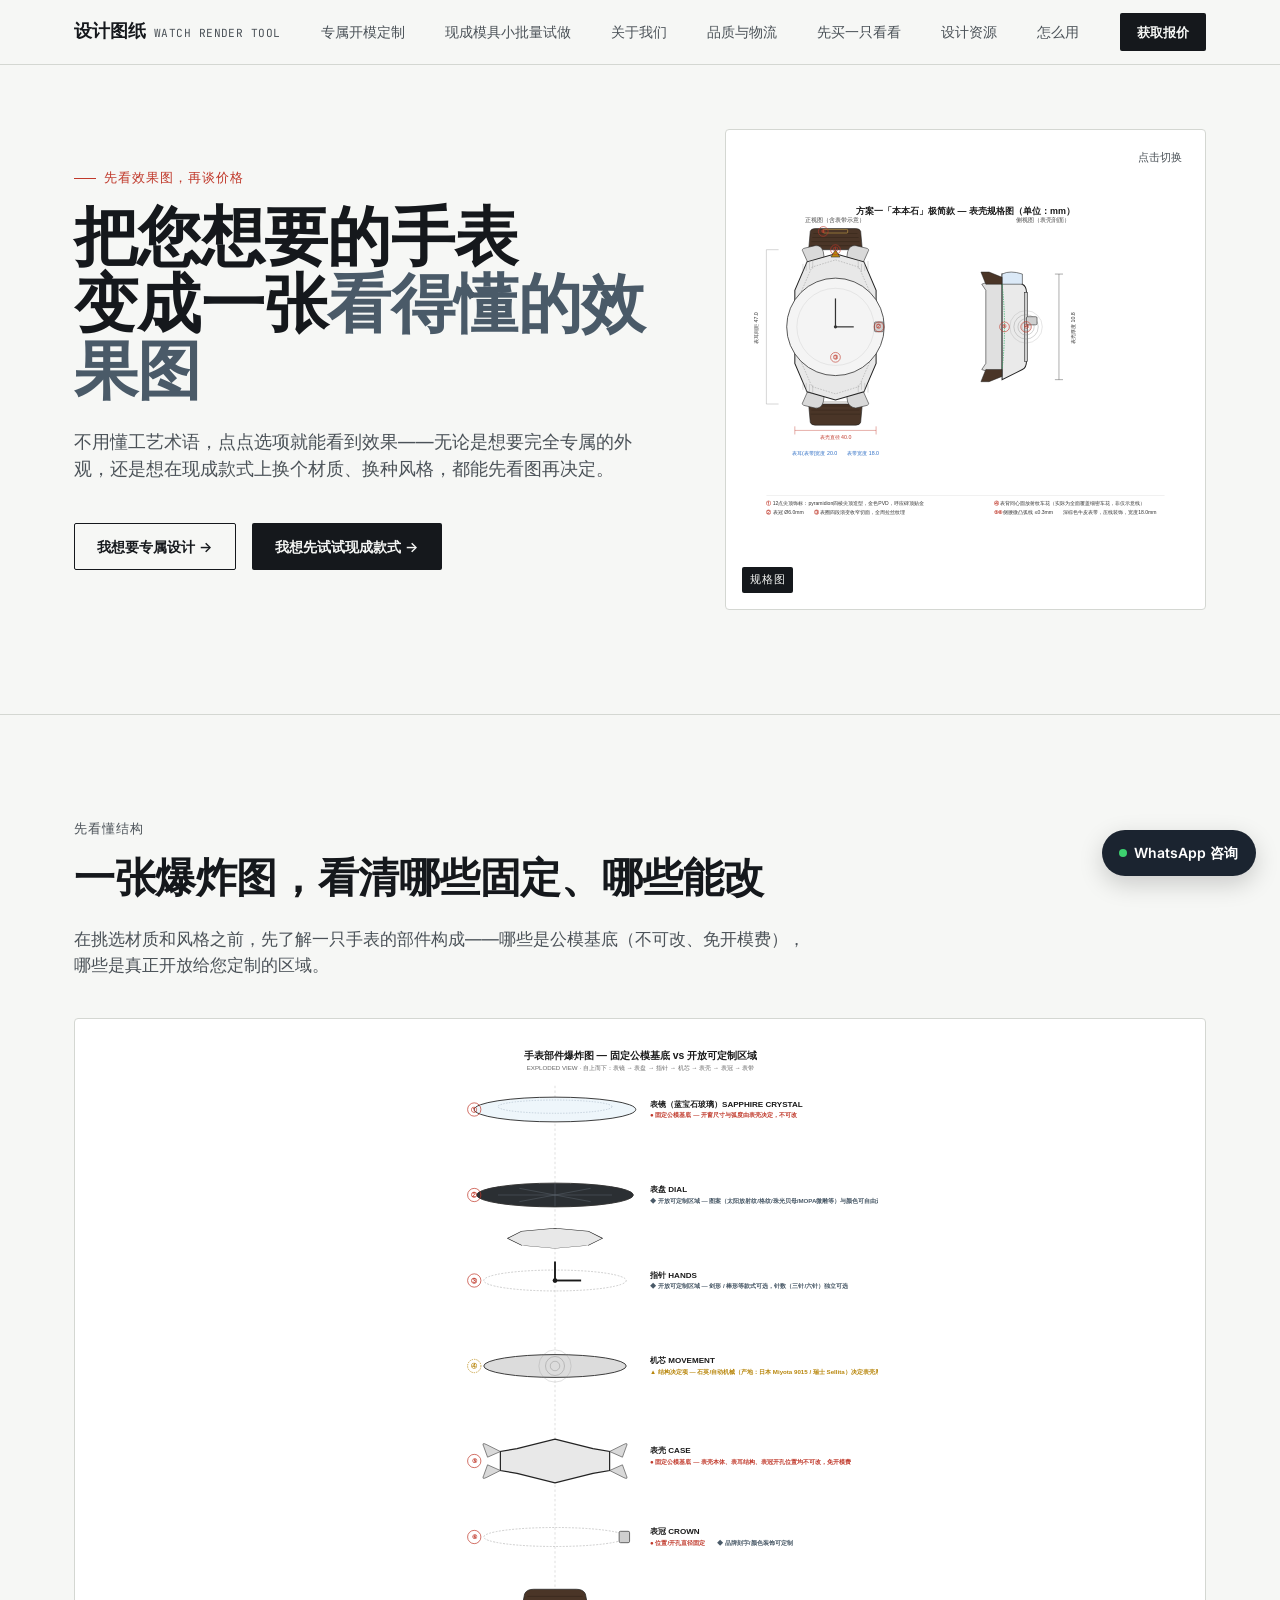
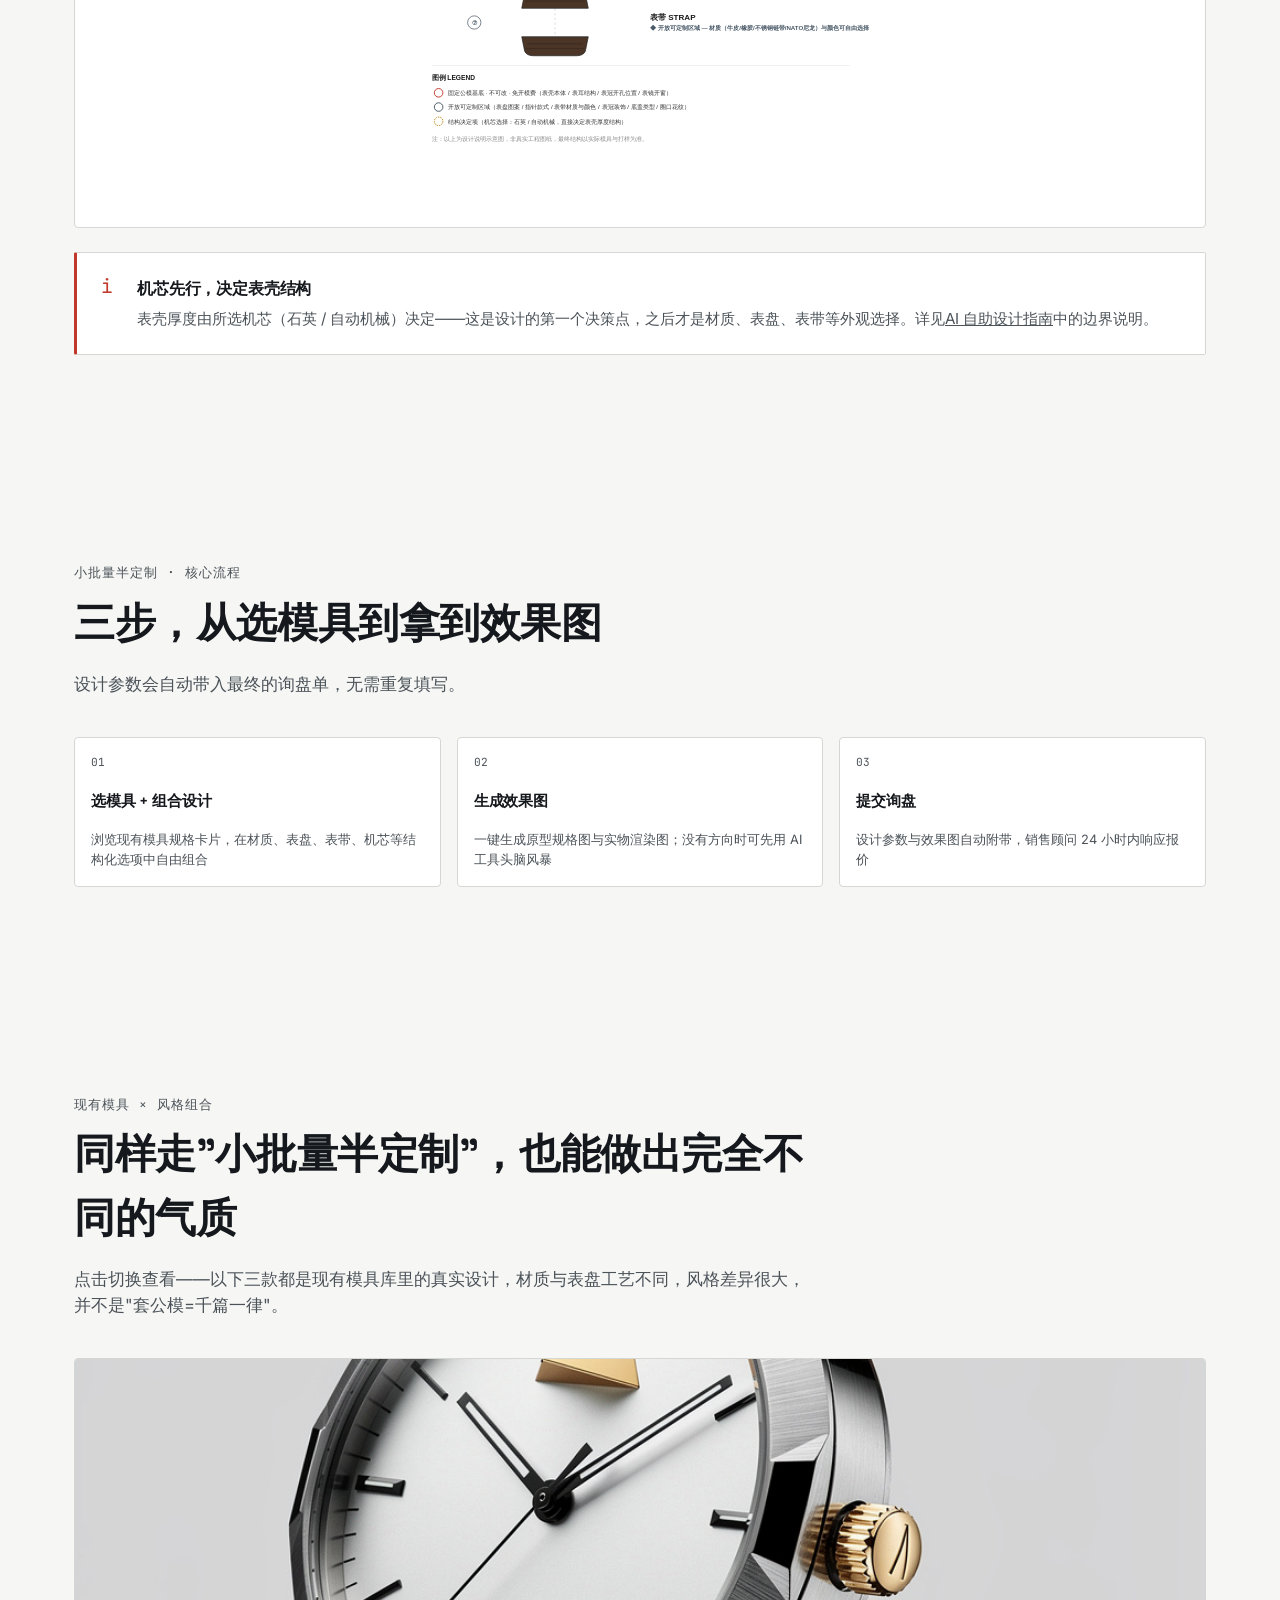
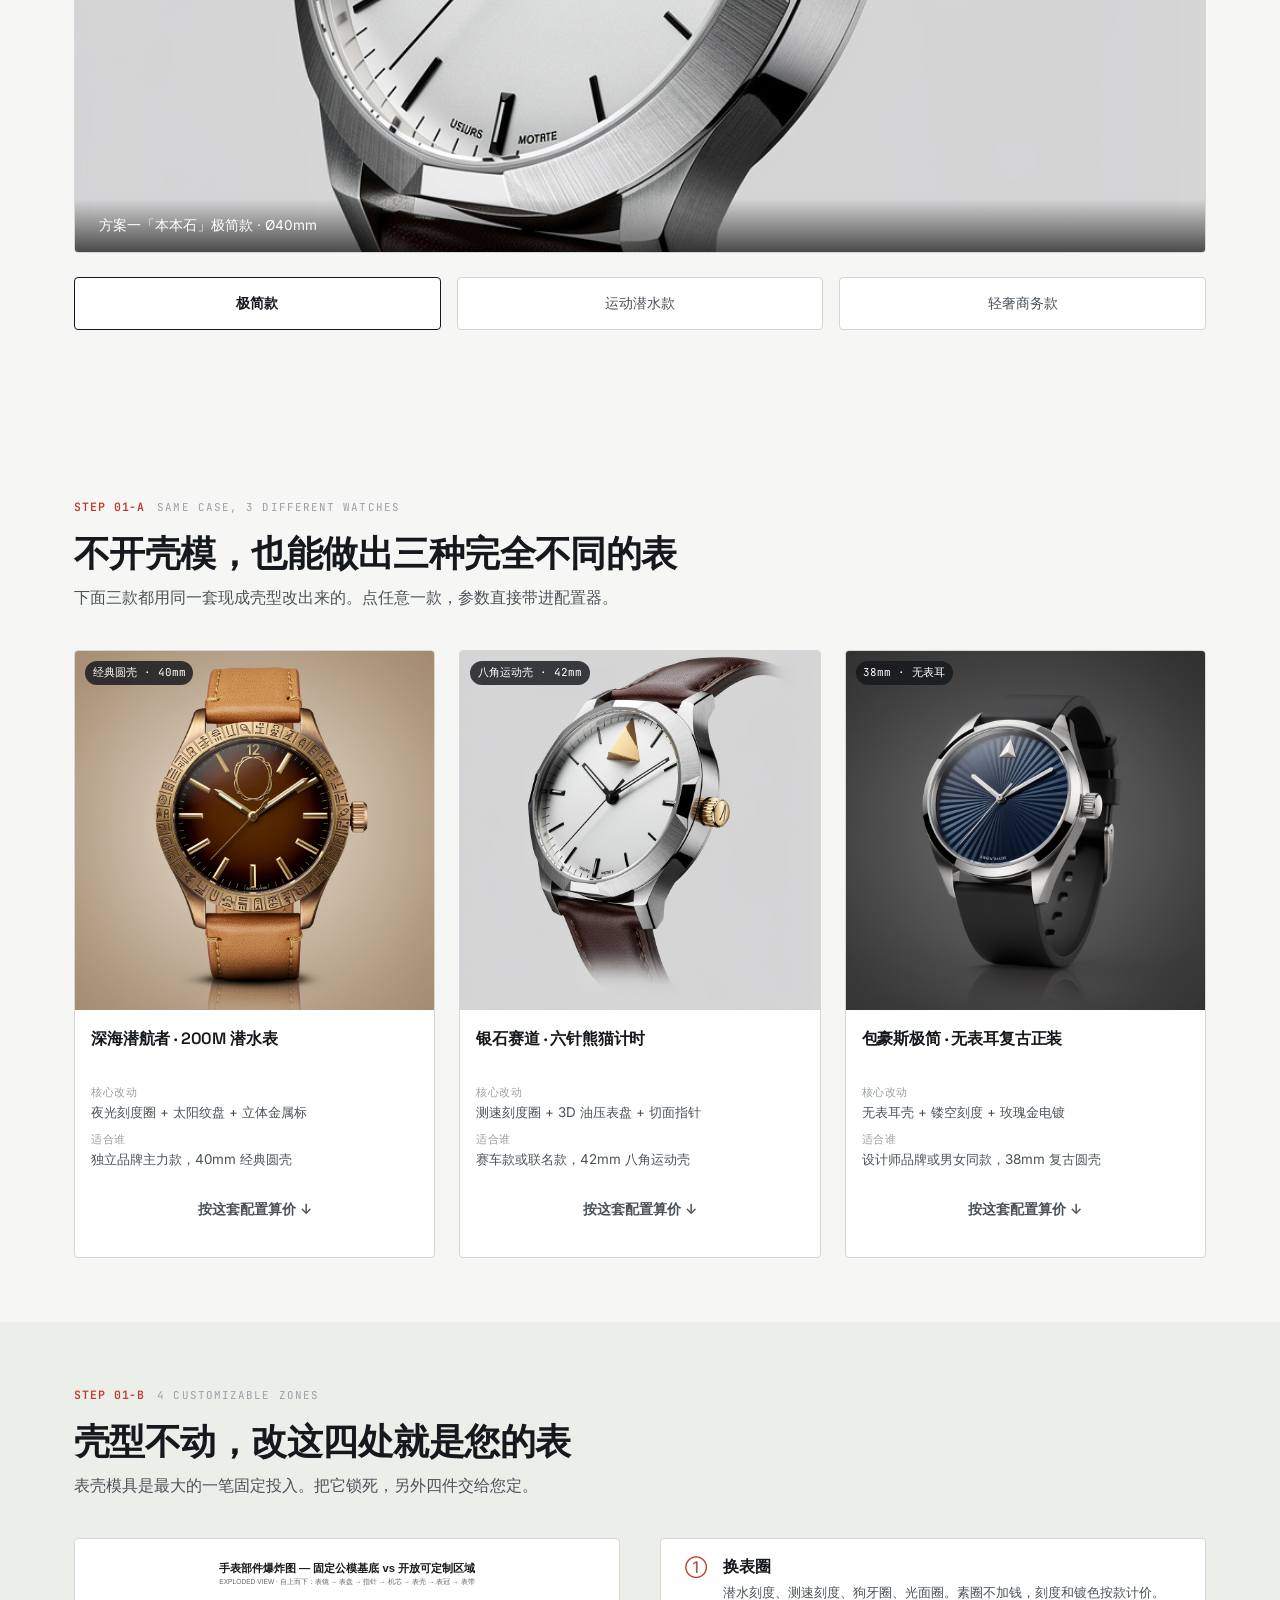
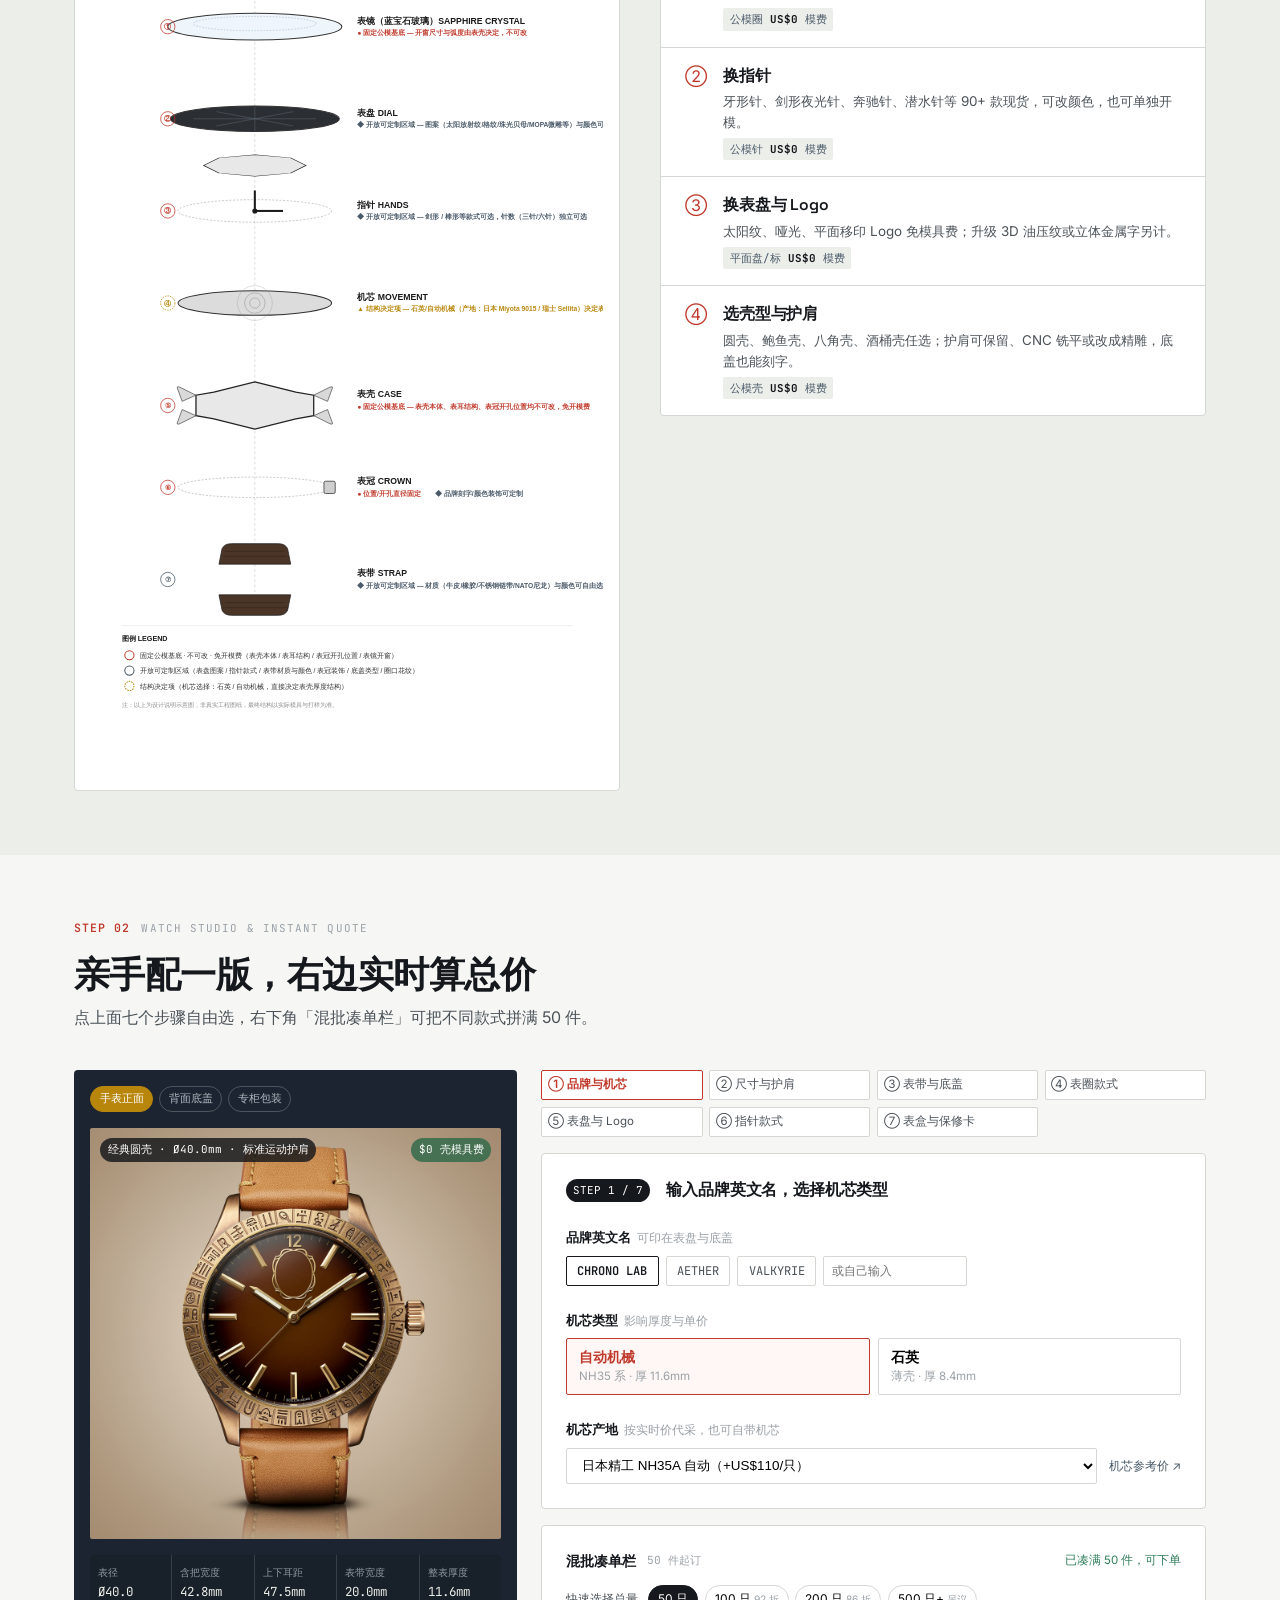
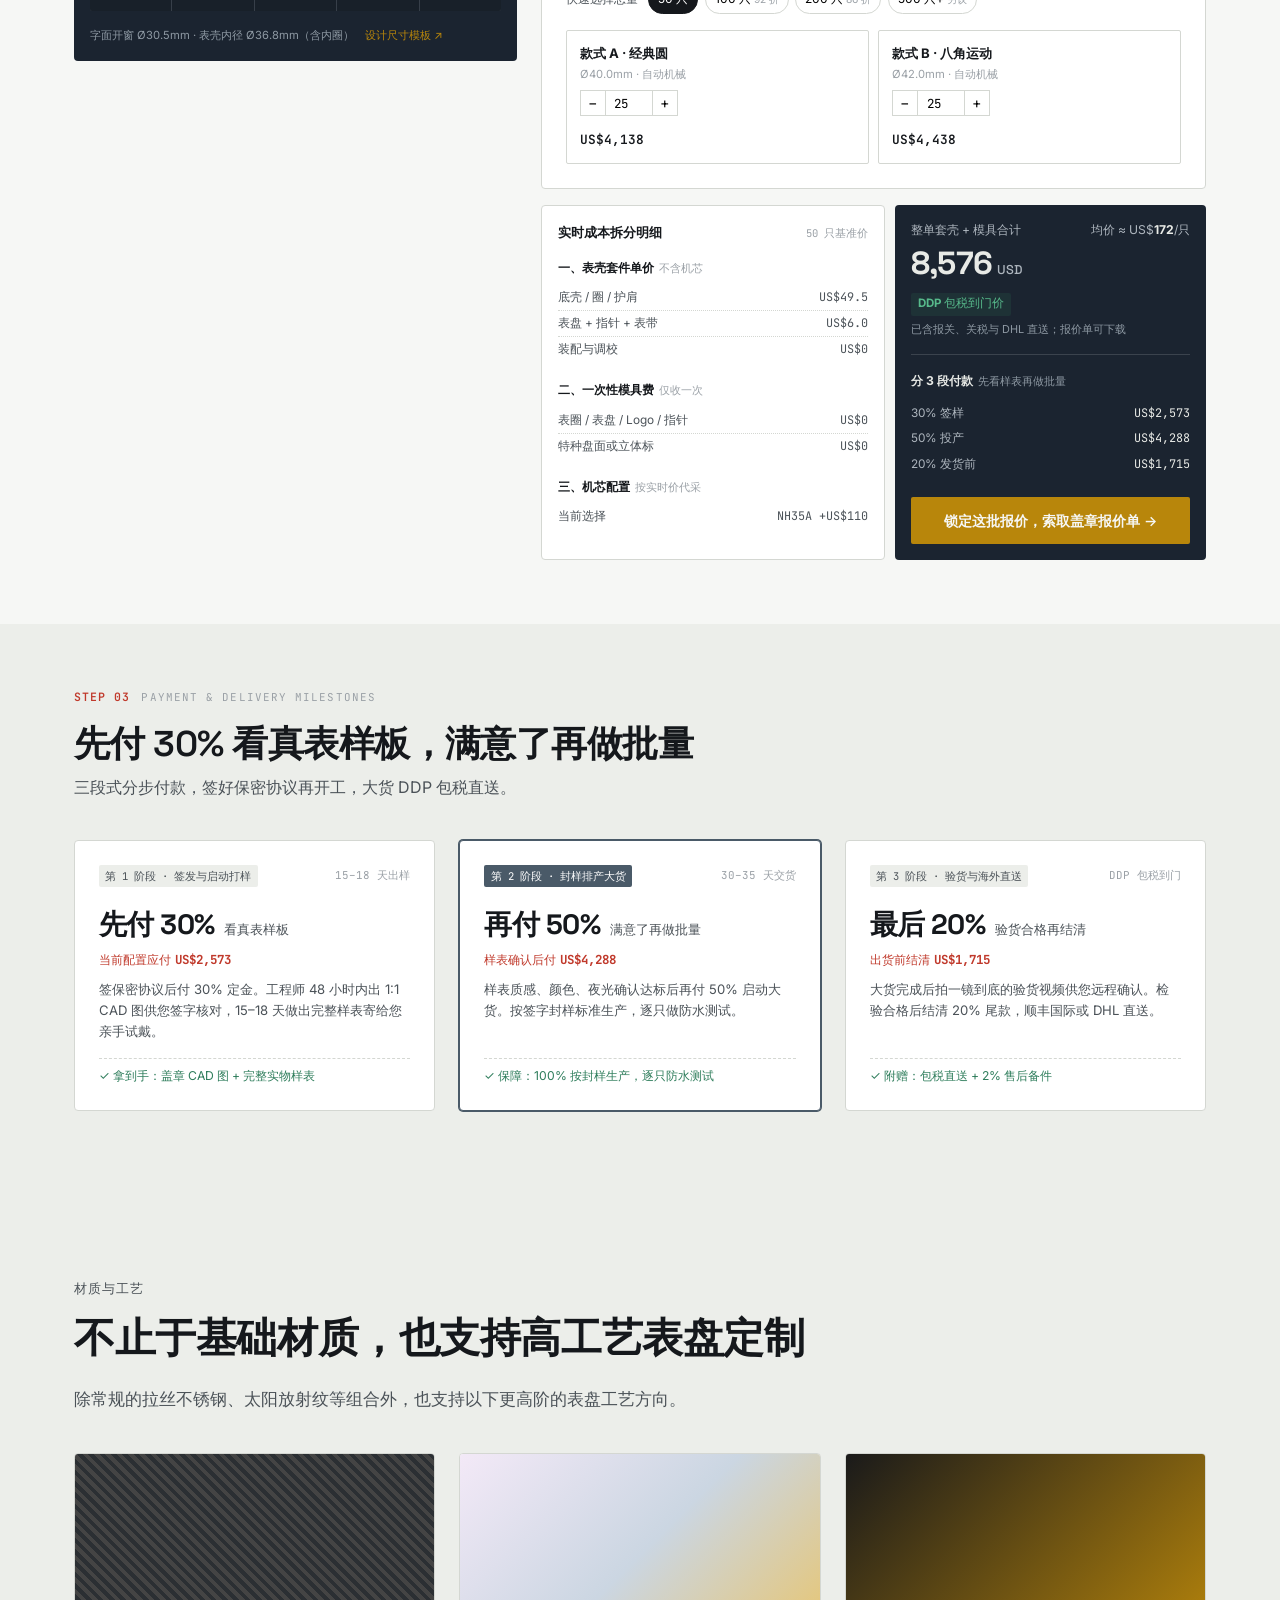
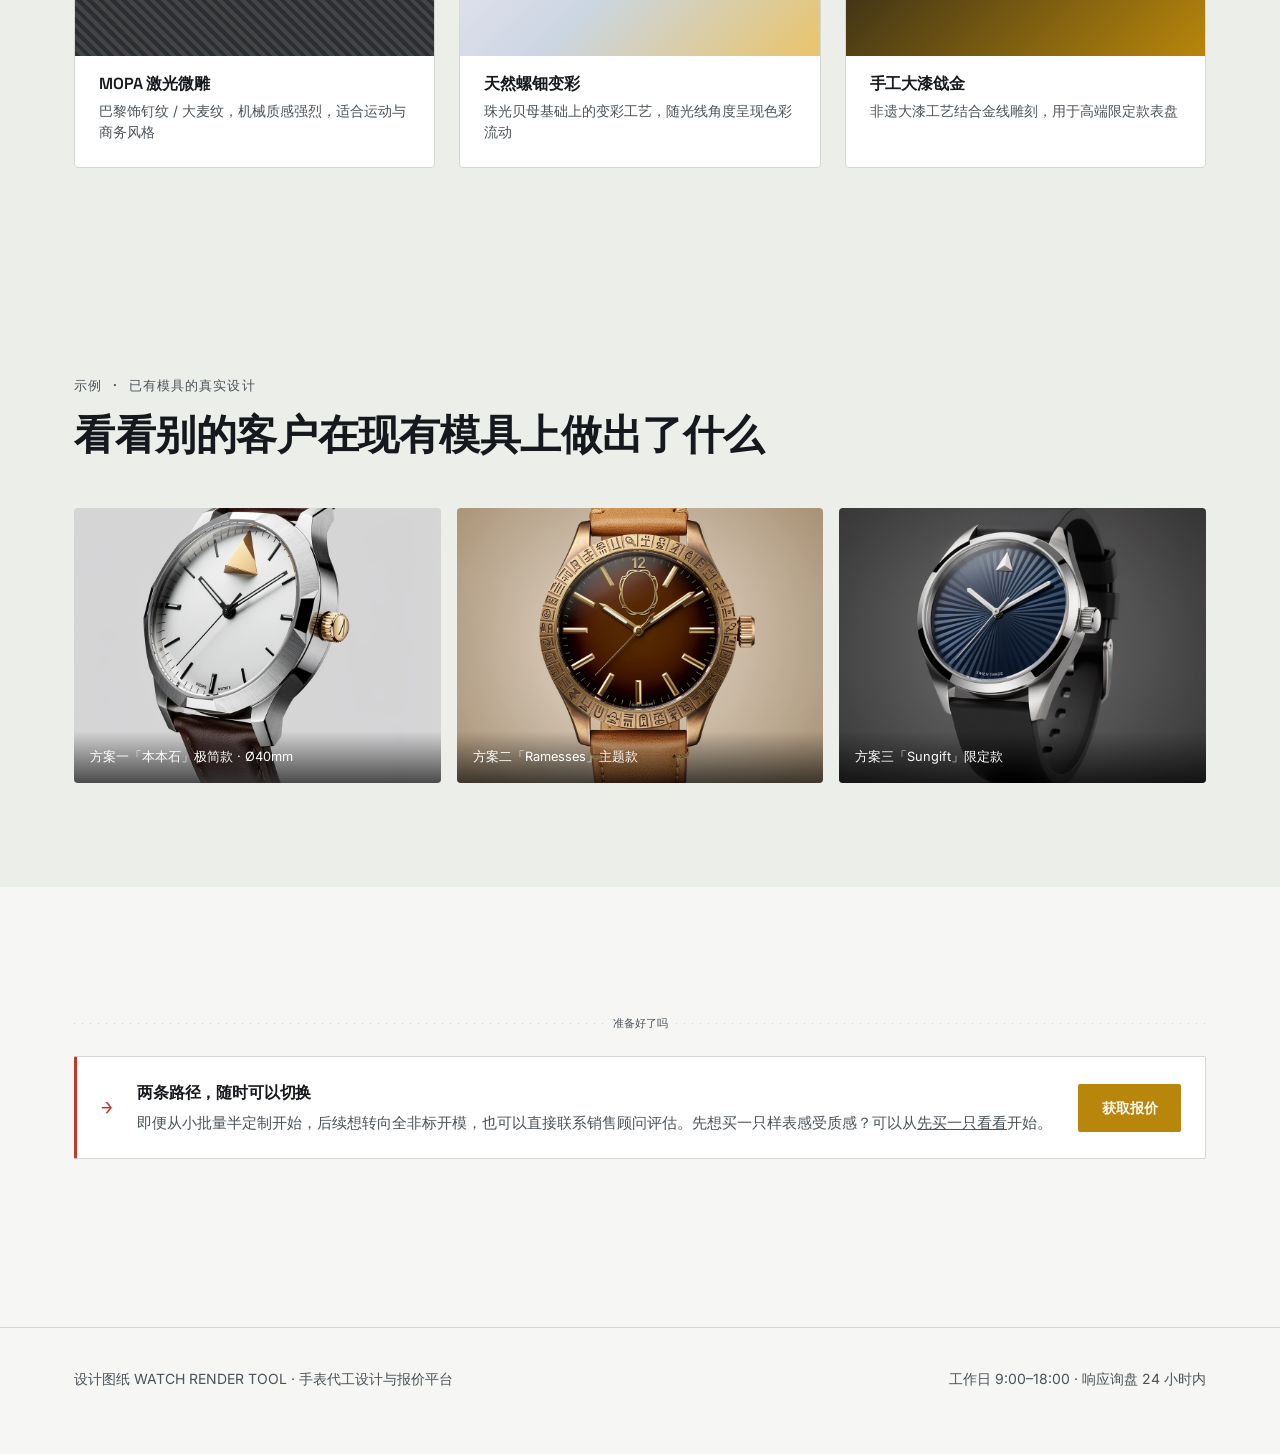
==== commit 023a241c: "Rebuild quote section to match demand-side spec (STEP 01-A/01-B/02/03) Previous commit only borrowed" ====
--- a/index.html
+++ b/index.html
@@ -9,6 +9,7 @@
 <link rel="stylesheet" href="css/tokens.css">
 <link rel="stylesheet" href="css/base.css">
 <link rel="stylesheet" href="css/home.css">
+<link rel="stylesheet" href="css/quote.css">
 </head>
 <body>
 
@@ -130,112 +131,334 @@
     </div>
   </section>
 
-  <!-- ============ 4 MODULAR ZONES ============ -->
-  <section class="section" id="zones">
-    <div class="container">
-      <div class="section__head">
-        <div class="section__eyebrow">50 件档能改什么</div>
-        <h2>壳型不动，换掉这四处就是您的表</h2>
-        <p>像共用底盘造车：防水壳体和表壳模具是固定成本，真正决定长相的四件由自己定。</p>
-      </div>
+  <!-- ============ 报价区 · STEP 01-A / 01-B / 02 / 03 ============ -->
+
+  <!-- STEP 01-A · 同一壳型，三种表 -->
+  <section class="section sec-step" id="same-case">
+    <div class="container">
+      <div class="step-head">
+        <span class="step-head__n">STEP 01-A</span>
+        <span class="step-head__en">SAME CASE, 3 DIFFERENT WATCHES</span>
+      </div>
+      <h2 class="big-title">不开壳模，也能做出三种完全不同的表</h2>
+      <p class="lede">下面三款都用同一套现成壳型改出来的。点任意一款，参数直接带进配置器。</p>
+
+      <div class="case-grid">
+        <article class="case-card">
+          <div class="case-card__media">
+            <img src="assets/render_sample_2.png" alt="200M 潜水表效果图">
+            <span class="pill pill--dark">经典圆壳 · 40mm</span>
+          </div>
+          <div class="case-card__body">
+            <h3>深海潜航者 · 200M 潜水表</h3>
+            <dl class="case-card__spec">
+              <div><dt>核心改动</dt><dd>夜光刻度圈 + 太阳纹盘 + 立体金属标</dd></div>
+              <div><dt>适合谁</dt><dd>独立品牌主力款，40mm 经典圆壳</dd></div>
+            </dl>
+            <a href="configurator.html" class="btn btn--ghost btn--block">按这套配置算价 ↓</a>
+          </div>
+        </article>
+
+        <article class="case-card">
+          <div class="case-card__media">
+            <img src="assets/render_sample_1.png" alt="六针熊猫计时效果图">
+            <span class="pill pill--dark">八角运动壳 · 42mm</span>
+          </div>
+          <div class="case-card__body">
+            <h3>银石赛道 · 六针熊猫计时</h3>
+            <dl class="case-card__spec">
+              <div><dt>核心改动</dt><dd>测速刻度圈 + 3D 油压表盘 + 切面指针</dd></div>
+              <div><dt>适合谁</dt><dd>赛车款或联名款，42mm 八角运动壳</dd></div>
+            </dl>
+            <a href="configurator.html" class="btn btn--ghost btn--block">按这套配置算价 ↓</a>
+          </div>
+        </article>
+
+        <article class="case-card">
+          <div class="case-card__media">
+            <img src="assets/render_sample_3.png" alt="复古正装表效果图">
+            <span class="pill pill--dark">38mm · 无表耳</span>
+          </div>
+          <div class="case-card__body">
+            <h3>包豪斯极简 · 无表耳复古正装</h3>
+            <dl class="case-card__spec">
+              <div><dt>核心改动</dt><dd>无表耳壳 + 镂空刻度 + 玫瑰金电镀</dd></div>
+              <div><dt>适合谁</dt><dd>设计师品牌或男女同款，38mm 复古圆壳</dd></div>
+            </dl>
+            <a href="configurator.html" class="btn btn--ghost btn--block">按这套配置算价 ↓</a>
+          </div>
+        </article>
+      </div>
+    </div>
+  </section>
+
+  <!-- STEP 01-B · 四个可改区域 -->
+  <section class="section sec-step sec-step--dim" id="zones">
+    <div class="container">
+      <div class="step-head">
+        <span class="step-head__n">STEP 01-B</span>
+        <span class="step-head__en">4 CUSTOMIZABLE ZONES</span>
+      </div>
+      <h2 class="big-title">壳型不动，改这四处就是您的表</h2>
+      <p class="lede">表壳模具是最大的一笔固定投入。把它锁死，另外四件交给您定。</p>
 
       <div class="zones">
+        <div class="zones__diagram">
+          <img src="assets/exploded_view_1.svg" alt="手表爆炸图，标注四个可改区域">
+        </div>
+
         <div class="zones__list">
           <div class="zone-item">
-            <span class="zone-item__n">01</span>
+            <span class="zone-item__n">①</span>
             <div>
-              <h4>换表圈</h4>
-              <p>潜水刻度圈、测速圈、狗牙圈、光面圈。素圈不加钱，刻度与颜色另算。</p>
+              <h3>换表圈</h3>
+              <p>潜水刻度、测速刻度、狗牙圈、光面圈。素圈不加钱，刻度和镀色按款计价。</p>
+              <span class="zone-item__fee">公模圈 <b>US$0</b> 模费</span>
             </div>
           </div>
           <div class="zone-item">
-            <span class="zone-item__n">02</span>
+            <span class="zone-item__n">②</span>
             <div>
-              <h4>换指针</h4>
-              <p>太妃针、剑形、奔驰针、潜水针，90+ 款现货指针任选，可单独改色。</p>
+              <h3>换指针</h3>
+              <p>牙形针、剑形夜光针、奔驰针、潜水针等 90+ 款现货，可改颜色，也可单独开模。</p>
+              <span class="zone-item__fee">公模针 <b>US$0</b> 模费</span>
             </div>
           </div>
           <div class="zone-item">
-            <span class="zone-item__n">03</span>
+            <span class="zone-item__n">③</span>
             <div>
-              <h4>换表盘</h4>
-              <p>太阳纹、哑光、贝母底、渐变。普通表盘印 Logo 不收模费。</p>
+              <h3>换表盘与 Logo</h3>
+              <p>太阳纹、哑光、平面移印 Logo 免模具费；升级 3D 油压纹或立体金属字另计。</p>
+              <span class="zone-item__fee">平面盘/标 <b>US$0</b> 模费</span>
             </div>
           </div>
           <div class="zone-item">
-            <span class="zone-item__n">04</span>
+            <span class="zone-item__n">④</span>
             <div>
-              <h4>刻底盖与表扣</h4>
-              <p>底盖、表扣、表冠均可激光刻字，4 处 Logo 合计算一次费用。</p>
-            </div>
-          </div>
-        </div>
-
-        <aside class="zones__quote">
-          <div class="zones__quote-head">报价怎么来的</div>
-          <dl class="zones__quote-list">
-            <div><dt>表壳 + 机芯 + 装配</dt><dd>基础价</dd></div>
-            <div><dt>表盘 / 指针 / 表圈 改动</dt><dd>按件加价</dd></div>
-            <div><dt>壳模费</dt><dd>US$0</dd></div>
-            <div><dt>激光刻字模费</dt><dd>一次性</dd></div>
+              <h3>选壳型与护肩</h3>
+              <p>圆壳、鲍鱼壳、八角壳、酒桶壳任选；护肩可保留、CNC 铣平或改成精雕，底盖也能刻字。</p>
+              <span class="zone-item__fee">公模壳 <b>US$0</b> 模费</span>
+            </div>
+          </div>
+        </div>
+      </div>
+    </div>
+  </section>
+
+  <!-- STEP 02 · 实时报价台 -->
+  <section class="section sec-step" id="quote">
+    <div class="container">
+      <div class="step-head">
+        <span class="step-head__n">STEP 02</span>
+        <span class="step-head__en">WATCH STUDIO &amp; INSTANT QUOTE</span>
+      </div>
+      <h2 class="big-title">亲手配一版，右边实时算总价</h2>
+      <p class="lede">点上面七个步骤自由选，右下角「混批凑单栏」可把不同款式拼满 50 件。</p>
+
+      <div class="studio">
+        <!-- 左：预览 -->
+        <div class="studio__preview">
+          <div class="studio__tabs">
+            <button class="studio__tab is-active" type="button">手表正面</button>
+            <button class="studio__tab" type="button">背面底盖</button>
+            <button class="studio__tab" type="button">专柜包装</button>
+          </div>
+          <div class="studio__stage">
+            <span class="pill pill--l">经典圆壳 · Ø40.0mm · 标准运动护肩</span>
+            <span class="pill pill--r">$0 壳模具费</span>
+            <img src="assets/render_sample_2.png" alt="当前配置的手表效果图" id="qPreview">
+          </div>
+          <dl class="studio__dims">
+            <div><dt>表径</dt><dd>Ø40.0</dd></div>
+            <div><dt>含把宽度</dt><dd>42.8mm</dd></div>
+            <div><dt>上下耳距</dt><dd>47.5mm</dd></div>
+            <div><dt>表带宽度</dt><dd>20.0mm</dd></div>
+            <div><dt>整表厚度</dt><dd id="qThick">11.6mm</dd></div>
           </dl>
-          <p class="zones__quote-note">50 件可拆成不同配色混拼，总价按实际件数算，不加收开模费。</p>
-          <a href="configurator.html" class="btn btn--primary btn--block">去配置页算一次 →</a>
-        </aside>
-      </div>
-    </div>
-  </section>
-
-  <!-- ============ PAYMENT MILESTONES ============ -->
-  <section class="section section--dim" id="payment">
-    <div class="container">
-      <div class="section__head">
-        <div class="section__eyebrow">付款与交期</div>
-        <h2>先看样表满意了，再做批量</h2>
-        <p>三段付款，签好保密协议再开工。</p>
-      </div>
-
-      <div class="pay-tiers">
+          <p class="studio__dims-note">字面开窗 Ø30.5mm · 表壳内径 Ø36.8mm（含内圈）　<a href="#">设计尺寸模板 ↗</a></p>
+        </div>
+
+        <!-- 右：选配 + 报价 -->
+        <div class="studio__panel">
+          <div class="studio__steps">
+            <button class="sstep is-active" data-step="1" type="button">① 品牌与机芯</button>
+            <button class="sstep" data-step="2" type="button">② 尺寸与护肩</button>
+            <button class="sstep" data-step="3" type="button">③ 表带与底盖</button>
+            <button class="sstep" data-step="4" type="button">④ 表圈款式</button>
+            <button class="sstep" data-step="5" type="button">⑤ 表盘与 Logo</button>
+            <button class="sstep" data-step="6" type="button">⑥ 指针款式</button>
+            <button class="sstep" data-step="7" type="button">⑦ 表盒与保修卡</button>
+          </div>
+
+          <div class="qpanel" id="qPanel">
+            <div class="qpanel__head">
+              <span class="qpanel__n">STEP 1 / 7</span>
+              <h3>输入品牌英文名，选择机芯类型</h3>
+            </div>
+
+            <div class="qrow">
+              <label class="qrow__label">品牌英文名<span>可印在表盘与底盖</span></label>
+              <div class="qchips">
+                <button class="qchip is-active" type="button">CHRONO LAB</button>
+                <button class="qchip" type="button">AETHER</button>
+                <button class="qchip" type="button">VALKYRIE</button>
+                <input class="qinput" type="text" placeholder="或自己输入" maxlength="12">
+              </div>
+            </div>
+
+            <div class="qrow">
+              <label class="qrow__label">机芯类型<span>影响厚度与单价</span></label>
+              <div class="qcards">
+                <button class="qcard is-active" data-mv="auto" type="button">
+                  <b>自动机械</b><span>NH35 系 · 厚 11.6mm</span>
+                </button>
+                <button class="qcard" data-mv="mecha" type="button">
+                  <b>石英</b><span>薄壳 · 厚 8.4mm</span>
+                </button>
+              </div>
+            </div>
+
+            <div class="qrow">
+              <label class="qrow__label">机芯产地<span>按实时价代采，也可自带机芯</span></label>
+              <div class="qselect">
+                <select id="qMovement">
+                  <option value="110">日本精工 NH35A 自动（+US$110/只）</option>
+                  <option value="48">日本 Miyota 2035 石英（+US$48/只）</option>
+                  <option value="0">客户自带机芯（+US$0）</option>
+                </select>
+                <a href="#" class="qselect__link">机芯参考价 ↗</a>
+              </div>
+            </div>
+          </div>
+
+          <!-- 混批凑单 -->
+          <div class="batch">
+            <div class="batch__head">
+              <b>混批凑单栏</b>
+              <span>50 件起订</span>
+              <em id="batchHint">已凑满 50 件，可下单</em>
+            </div>
+            <div class="batch__qty">
+              <span>快速选择总量</span>
+              <button class="bq is-active" data-qty="50" type="button">50 只</button>
+              <button class="bq" data-qty="100" type="button">100 只<small>92 折</small></button>
+              <button class="bq" data-qty="200" type="button">200 只<small>86 折</small></button>
+              <button class="bq" data-qty="500" type="button">500 只+<small>另议</small></button>
+            </div>
+            <div class="batch__row">
+              <div class="batch__item">
+                <b>款式 A · 经典圆</b>
+                <span>Ø40.0mm · 自动机械</span>
+                <div class="batch__stepper">
+                  <button type="button" data-d="-5">−</button>
+                  <input type="number" value="25" min="0" max="500" id="qtyA">
+                  <button type="button" data-d="5">+</button>
+                </div>
+                <em>US$<span id="lineA">0</span></em>
+              </div>
+              <div class="batch__item">
+                <b>款式 B · 八角运动</b>
+                <span>Ø42.0mm · 自动机械</span>
+                <div class="batch__stepper">
+                  <button type="button" data-d="-5">−</button>
+                  <input type="number" value="25" min="0" max="500" id="qtyB">
+                  <button type="button" data-d="5">+</button>
+                </div>
+                <em>US$<span id="lineB">0</span></em>
+              </div>
+            </div>
+          </div>
+
+          <!-- 拆分 + 总价 -->
+          <div class="quote-grid">
+            <div class="quote-grid__break">
+              <div class="qg-title">实时成本拆分明细<span id="qTierTag">50 只基准价</span></div>
+              <div class="qg-block">
+                <b>一、表壳套件单价</b><small>不含机芯</small>
+                <ul>
+                  <li><span>底壳 / 圈 / 护肩</span><em>US$49.5</em></li>
+                  <li><span>表盘 + 指针 + 表带</span><em>US$6.0</em></li>
+                  <li><span>装配与调校</span><em>US$0</em></li>
+                </ul>
+              </div>
+              <div class="qg-block">
+                <b>二、一次性模具费</b><small>仅收一次</small>
+                <ul>
+                  <li><span>表圈 / 表盘 / Logo / 指针</span><em>US$0</em></li>
+                  <li><span>特种盘面或立体标</span><em>US$0</em></li>
+                </ul>
+              </div>
+              <div class="qg-block">
+                <b>三、机芯配置</b><small>按实时价代采</small>
+                <ul>
+                  <li><span>当前选择</span><em id="qMvLine">NH35A +US$110</em></li>
+                </ul>
+              </div>
+            </div>
+
+            <aside class="quote-grid__total">
+              <p class="qt-label">整单套壳 + 模具合计<span>均价 ≈ US$<b id="qAvg">0</b>/只</span></p>
+              <p class="qt-sum"><span id="qSum">0</span><small>USD</small></p>
+              <p class="qt-ddp"><b>DDP</b> 包税到门价</p>
+              <p class="qt-note">已含报关、关税与 DHL 直送；报价单可下载</p>
+              <div class="qt-pay">
+                <b>分 3 段付款</b><span>先看样表再做批量</span>
+                <div class="qt-pay__rows">
+                  <div><span>30% 签样</span><em id="pay30">US$0</em></div>
+                  <div><span>50% 投产</span><em id="pay50">US$0</em></div>
+                  <div><span>20% 发货前</span><em id="pay20">US$0</em></div>
+                </div>
+              </div>
+              <a href="inquiry.html" class="btn btn--brass btn--block">锁定这批报价，索取盖章报价单 →</a>
+            </aside>
+          </div>
+        </div>
+      </div>
+    </div>
+  </section>
+
+  <!-- STEP 03 · 付款与交期 -->
+  <section class="section sec-step sec-step--dim" id="payment">
+    <div class="container">
+      <div class="step-head">
+        <span class="step-head__n">STEP 03</span>
+        <span class="step-head__en">PAYMENT &amp; DELIVERY MILESTONES</span>
+      </div>
+      <h2 class="big-title">先付 30% 看真表样板，满意了再做批量</h2>
+      <p class="lede">三段式分步付款，签好保密协议再开工，大货 DDP 包税直送。</p>
+
+      <div class="pay-grid">
+        <div class="pay-card pay-card--first">
+          <div class="pay-card__top">
+            <span class="pay-card__step">第 1 阶段 · 签发与启动打样</span>
+            <span class="pay-card__days">15–18 天出样</span>
+          </div>
+          <p class="pay-card__amt"><b>先付 30%</b><span>看真表样板</span></p>
+          <p class="pay-card__usd">当前配置应付 <b id="payCard30">US$0</b></p>
+          <p class="pay-card__desc">签保密协议后付 30% 定金。工程师 48 小时内出 1:1 CAD 图供您签字核对，15–18 天做出完整样表寄给您亲手试戴。</p>
+          <p class="pay-card__get">✓ 拿到手：盖章 CAD 图 + 完整实物样表</p>
+        </div>
+
+        <div class="pay-card pay-card--mid">
+          <div class="pay-card__top">
+            <span class="pay-card__step">第 2 阶段 · 封样排产大货</span>
+            <span class="pay-card__days">30–35 天交货</span>
+          </div>
+          <p class="pay-card__amt"><b>再付 50%</b><span>满意了再做批量</span></p>
+          <p class="pay-card__usd">样表确认后付 <b id="payCard50">US$0</b></p>
+          <p class="pay-card__desc">样表质感、颜色、夜光确认达标后再付 50% 启动大货。按签字封样标准生产，逐只做防水测试。</p>
+          <p class="pay-card__get">✓ 保障：100% 按封样生产，逐只防水测试</p>
+        </div>
+
         <div class="pay-card">
-          <div class="pay-card__head">
-            <span class="pay-card__step">第 1 段</span>
-            <span class="pay-card__when">15–18 天出样</span>
-          </div>
-          <div class="pay-card__pct">先付 30%</div>
-          <p class="pay-card__label">看真表样板</p>
-          <ul>
-            <li>签保密协议后付定金</li>
-            <li>工程师 48 小时内出 1:1 CAD 图供签字</li>
-            <li>拿到手：盖章 CAD 图 + 完整实物样表</li>
-          </ul>
-        </div>
-
-        <div class="pay-card pay-card--mid">
-          <div class="pay-card__head">
-            <span class="pay-card__step">第 2 段</span>
-            <span class="pay-card__when">30–35 天交货</span>
-          </div>
-          <div class="pay-card__pct">再付 50%</div>
-          <p class="pay-card__label">满意了再做批量</p>
-          <ul>
-            <li>样表不满意不投产</li>
-            <li>确认质感、颜色、夜光后启动大货</li>
-            <li>按签字封样标准生产，逐只做防水测试</li>
-          </ul>
-        </div>
-
-        <div class="pay-card">
-          <div class="pay-card__head">
-            <span class="pay-card__step">第 3 段</span>
-            <span class="pay-card__when">DDP 包税到门</span>
-          </div>
-          <div class="pay-card__pct">最后 20%</div>
-          <p class="pay-card__label">验货合格再结清</p>
-          <ul>
-            <li>出货前拍一镜到底的验货视频</li>
-            <li>检验合格后结清尾款</li>
-            <li>顺丰国际或 DHL 直送，含 2% 售后备件</li>
-          </ul>
+          <div class="pay-card__top">
+            <span class="pay-card__step">第 3 阶段 · 验货与海外直送</span>
+            <span class="pay-card__days">DDP 包税到门</span>
+          </div>
+          <p class="pay-card__amt"><b>最后 20%</b><span>验货合格再结清</span></p>
+          <p class="pay-card__usd">出货前结清 <b id="payCard20">US$0</b></p>
+          <p class="pay-card__desc">大货完成后拍一镜到底的验货视频供您远程确认。检验合格后结清 20% 尾款，顺丰国际或 DHL 直送。</p>
+          <p class="pay-card__get">✓ 附赠：包税直送 + 2% 售后备件</p>
         </div>
       </div>
     </div>
@@ -264,79 +487,6 @@
           <div class="material-card__swatch" style="background:linear-gradient(135deg,#1a1a1a,#b8860b);"></div>
           <h4>手工大漆戗金</h4>
           <p>非遗大漆工艺结合金线雕刻，用于高端限定款表盘</p>
-        </div>
-      </div>
-    </div>
-  </section>
-
-  <!-- ============ SCREEN 5 · TWO TIERS + GALLERY + FINAL CTA ============ -->
-  <section class="section" id="tiers">
-    <div class="container">
-      <div class="section__head">
-        <div class="section__eyebrow">怎么合作</div>
-        <h2>两条路径，按件数分</h2>
-        <p>50 件起先用公模壳型做一版；要做市面上没有的壳型，再走 300 件起开私模。</p>
-      </div>
-
-      <div class="tiers">
-        <!-- Semi custom: 50 pcs, open-mold -->
-        <article class="tier-card tier-card--semi">
-          <span class="tier-card__badge">多数买家从这里开始</span>
-          <div class="tier-card__kicker">50–299 件 · 公模轻定制</div>
-          <h3>小批量半定制</h3>
-          <p class="tier-card__desc">直接用现成的圆形、鲍鱼壳、八角壳、酒桶壳，只换表面能看见的四件：表圈、指针、表盘、底部刻字。不用开壳模，也不用压一大批货。</p>
-          <dl class="tier-card__meta">
-            <div><dt>单价</dt><dd>US$50–85</dd></div>
-            <div><dt>壳模费</dt><dd>US$0</dd></div>
-            <div><dt>起订</dt><dd>50 件</dd></div>
-            <div><dt>交期</dt><dd>约 30–35 天</dd></div>
-          </dl>
-          <ul class="tier-card__list">
-            <li>报价含 316L 精钢表壳、蓝宝石镜面、表盘、指针、表带、底盖、机芯与装配</li>
-            <li>DDP 包税到门，关税和运费已含在报价里</li>
-            <li>50 件可拆成三四种配色混拼，不必一款一款凑</li>
-          </ul>
-          <a href="mold-select.html" class="btn btn--primary btn--block">选个壳型，自己配一版 →</a>
-        </article>
-
-        <!-- Full custom: 300 pcs, own tooling -->
-        <article class="tier-card tier-card--dark">
-          <span class="tier-card__badge">要独家外观时选这条</span>
-          <div class="tier-card__kicker">300 件起 · 全套私模</div>
-          <h3>全非标定制</h3>
-          <p class="tier-card__desc">壳型、表圈、表耳都重新设计，开自己的钢模。适合已经有品牌、要一款市面上找不到的造型，或者要做异形壳、镂空桥板。</p>
-          <dl class="tier-card__meta">
-            <div><dt>起订</dt><dd>300 件</dd></div>
-            <div><dt>模具</dt><dd>客户独有</dd></div>
-            <div><dt>外观专利</dt><dd>归客户</dd></div>
-            <div><dt>壳模费</dt><dd>另计</dd></div>
-          </dl>
-          <ul class="tier-card__list">
-            <li>从一张草图或 3D 图开始，结构图纸、CNC 手板打样、双向量测都会做</li>
-            <li>全套模具独立封存，不与其他客户共用，外观专利 100% 归您</li>
-            <li>不走在线自动报价，由工程顾问逐项确认</li>
-          </ul>
-          <a href="full-custom.html" class="btn btn--brass btn--block">看开模定制怎么走 →</a>
-        </article>
-      </div>
-
-      <!-- 信任条 -->
-      <div class="trust-row">
-        <div class="trust-item">
-          <strong>1:1 CAD 图免费出</strong>
-          <span>打样或大货下单后出图，签字确认再投产</span>
-        </div>
-        <div class="trust-item">
-          <strong>48 小时出样图</strong>
-          <span>确认配置后 48 小时内给到渲染与尺寸图</span>
-        </div>
-        <div class="trust-item">
-          <strong>US$99 先看实物色卡</strong>
-          <span>下单满 50 件全额抵扣货款</span>
-        </div>
-        <div class="trust-item">
-          <strong>DDP 包税到门</strong>
-          <span>报关、关税、国际运费一并含在报价里</span>
         </div>
       </div>
     </div>
@@ -395,5 +545,6 @@
 </a>
 
 <script src="js/main.js"></script>
+<script src="js/quote.js"></script>
 </body>
 </html>
--- a/css/home.css
+++ b/css/home.css
@@ -372,191 +372,3 @@
   .gallery { grid-template-columns: 1fr; }
 }
 
-/* ===== 报价区：双档卡片徽标 / 深色卡 ===== */
-.tier-card { padding-top: calc(var(--space-4) + 6px); }
-.tier-card__badge {
-  position: absolute;
-  top: -11px; left: var(--space-4);
-  background: var(--steel);
-  color: #fff;
-  font-family: var(--font-mono);
-  font-size: 0.72rem;
-  letter-spacing: 0.03em;
-  padding: 0.42em 0.85em;
-  border-radius: 999px;
-  line-height: 1.2;
-  white-space: nowrap;
-}
-.tier-card--semi { border-color: var(--steel); }
-.tier-card--semi .tier-card__kicker { color: var(--steel); }
-
-.tier-card--dark {
-  background: var(--navy);
-  border-color: var(--navy);
-  color: var(--paper-on-navy);
-}
-.tier-card--dark:hover { border-color: var(--brass); }
-.tier-card--dark .tier-card__badge { background: var(--brass); }
-.tier-card--dark .tier-card__kicker { color: var(--brass); }
-.tier-card--dark .tier-card__desc,
-.tier-card--dark .tier-card__list li { color: #AEB6BE; }
-.tier-card--dark .tier-card__list li::before { color: var(--brass); }
-.tier-card--dark .tier-card__meta {
-  border-top-color: rgba(255,255,255,.16);
-  border-bottom-color: rgba(255,255,255,.16);
-}
-.tier-card--dark .tier-card__meta dt { color: #8E99A3; }
-.tier-card--dark .tier-card__meta dd { color: var(--paper-on-navy); }
-
-.tier-card__meta div { display: block; }
-
-/* ===== 信任条 ===== */
-.trust-row {
-  display: grid;
-  grid-template-columns: repeat(4, 1fr);
-  gap: 1px;
-  margin-top: var(--space-3);
-  background: var(--line);
-  border: 1px solid var(--line);
-  border-radius: var(--radius-m);
-  overflow: hidden;
-}
-.trust-item {
-  background: #fff;
-  padding: var(--space-2) var(--space-3);
-}
-.trust-item strong {
-  display: block;
-  font-size: 0.9rem;
-  margin-bottom: 0.25em;
-}
-.trust-item span {
-  font-size: 0.8rem;
-  color: var(--ink-soft);
-  line-height: 1.5;
-}
-
-/* ===== 4 个可改区域 ===== */
-.zones {
-  display: grid;
-  grid-template-columns: 1.35fr 1fr;
-  gap: var(--space-4);
-  align-items: start;
-}
-.zones__list { display: flex; flex-direction: column; gap: 1px; background: var(--line); border: 1px solid var(--line); border-radius: var(--radius-m); overflow: hidden; }
-.zone-item {
-  display: flex;
-  gap: var(--space-2);
-  background: #fff;
-  padding: var(--space-2) var(--space-3);
-  align-items: flex-start;
-}
-.zone-item__n {
-  font-family: var(--font-mono);
-  font-size: 0.72rem;
-  color: var(--callout-red);
-  border: 1px solid currentColor;
-  border-radius: 50%;
-  width: 22px; height: 22px;
-  display: grid; place-items: center;
-  flex-shrink: 0;
-  margin-top: 2px;
-}
-.zone-item h4 { font-size: 0.98rem; margin-bottom: 0.2em; }
-.zone-item p { font-size: 0.85rem; color: var(--ink-soft); line-height: 1.55; }
-
-.zones__quote {
-  background: var(--navy);
-  color: var(--paper-on-navy);
-  border-radius: var(--radius-m);
-  padding: var(--space-3);
-}
-.zones__quote-head {
-  font-family: var(--font-mono);
-  font-size: 0.72rem;
-  letter-spacing: 0.06em;
-  text-transform: uppercase;
-  color: var(--brass);
-  margin-bottom: var(--space-2);
-}
-.zones__quote-list { display: flex; flex-direction: column; gap: 0; }
-.zones__quote-list div {
-  display: flex;
-  justify-content: space-between;
-  gap: var(--space-2);
-  padding: 0.62em 0;
-  border-bottom: 1px solid rgba(255,255,255,.12);
-  font-size: 0.86rem;
-}
-.zones__quote-list dt { color: #AEB6BE; }
-.zones__quote-list dd { margin: 0; color: var(--paper-on-navy); font-weight: 600; white-space: nowrap; }
-.zones__quote-note {
-  font-size: 0.82rem;
-  color: #AEB6BE;
-  line-height: 1.6;
-  margin: var(--space-2) 0 var(--space-3);
-}
-
-/* ===== 三段付款 ===== */
-.pay-tiers {
-  display: grid;
-  grid-template-columns: repeat(3, 1fr);
-  gap: var(--space-3);
-}
-.pay-card {
-  background: #fff;
-  border: 1px solid var(--line);
-  border-radius: var(--radius-m);
-  padding: var(--space-3);
-  display: flex;
-  flex-direction: column;
-}
-.pay-card--mid { border-color: var(--steel); }
-.pay-card__head {
-  display: flex;
-  justify-content: space-between;
-  align-items: center;
-  gap: var(--space-1);
-  margin-bottom: var(--space-2);
-}
-.pay-card__step {
-  font-family: var(--font-mono);
-  font-size: 0.68rem;
-  letter-spacing: 0.05em;
-  background: var(--paper-dim);
-  color: var(--ink-soft);
-  padding: 0.25em 0.6em;
-  border-radius: var(--radius-s);
-}
-.pay-card--mid .pay-card__step { background: var(--steel); color: #fff; }
-.pay-card__when { font-size: 0.72rem; color: var(--ink-soft); font-family: var(--font-mono); }
-.pay-card__pct {
-  font-family: var(--font-display);
-  font-size: 1.9rem;
-  font-weight: 700;
-  letter-spacing: -0.02em;
-  line-height: 1.1;
-}
-.pay-card__label {
-  font-size: 0.9rem;
-  color: var(--ink-soft);
-  margin: 0.35em 0 var(--space-2);
-}
-.pay-card ul { display: flex; flex-direction: column; gap: 0.5em; }
-.pay-card li {
-  font-size: 0.83rem;
-  color: var(--ink-soft);
-  line-height: 1.55;
-  display: flex;
-  gap: 0.5em;
-}
-.pay-card li::before { content: '·'; color: var(--steel); flex-shrink: 0; }
-
-@media (max-width: 980px) {
-  .trust-row { grid-template-columns: 1fr 1fr; }
-  .zones { grid-template-columns: 1fr; }
-  .pay-tiers { grid-template-columns: 1fr; }
-}
-@media (max-width: 560px) {
-  .trust-row { grid-template-columns: 1fr; }
-}
--- a/css/quote.css
+++ b/css/quote.css
@@ -0,0 +1,406 @@
+/* ================================================================
+   报价区 · STEP 01-A / 01-B / 02 / 03
+   ================================================================ */
+.sec-step { padding: var(--space-5) 0; }
+.sec-step--dim { background: var(--paper-dim); }
+
+.step-head {
+  display: flex;
+  align-items: baseline;
+  gap: 0.75em;
+  margin-bottom: var(--space-2);
+}
+.step-head__n {
+  font-family: var(--font-mono);
+  font-size: 0.72rem;
+  letter-spacing: 0.08em;
+  color: var(--callout-red);
+  font-weight: 600;
+}
+.step-head__en {
+  font-family: var(--font-mono);
+  font-size: 0.68rem;
+  letter-spacing: 0.1em;
+  color: #9AA0A6;
+  text-transform: uppercase;
+}
+.big-title {
+  font-family: var(--font-display);
+  font-size: clamp(1.75rem, 2.8vw, 2.4rem);
+  line-height: 1.25;
+  letter-spacing: -0.015em;
+  max-width: 22em;
+}
+.lede {
+  color: var(--ink-soft);
+  font-size: 1rem;
+  margin-top: var(--space-1);
+  max-width: 42em;
+}
+
+.pill {
+  display: inline-block;
+  font-family: var(--font-mono);
+  font-size: 0.68rem;
+  padding: 0.32em 0.7em;
+  border-radius: 999px;
+  white-space: nowrap;
+}
+.pill--dark { background: rgba(21,24,28,.82); color: #fff; }
+.pill--l { background: rgba(21,24,28,.82); color: #fff; }
+.pill--r { background: rgba(62,110,80,.92); color: #fff; }
+
+/* ---- STEP 01-A ---- */
+.case-grid {
+  display: grid;
+  grid-template-columns: repeat(3, 1fr);
+  gap: var(--space-3);
+  margin-top: var(--space-4);
+}
+.case-card {
+  border: 1px solid var(--line);
+  border-radius: var(--radius-m);
+  overflow: hidden;
+  background: #fff;
+  display: flex;
+  flex-direction: column;
+  transition: border-color var(--dur-fast) var(--ease), transform var(--dur-fast) var(--ease);
+}
+.case-card:hover { border-color: var(--ink); transform: translateY(-2px); }
+.case-card__media {
+  position: relative;
+  background: var(--navy);
+  aspect-ratio: 4/3;
+}
+.case-card__media img { width: 100%; height: 100%; object-fit: cover; display: block; }
+.case-card__media .pill { position: absolute; top: 10px; left: 10px; }
+.case-card__body { padding: var(--space-2) var(--space-2) var(--space-3); display: flex; flex-direction: column; flex: 1; }
+.case-card__body h3 { font-size: 1.02rem; margin-bottom: var(--space-2); }
+.case-card__spec { display: flex; flex-direction: column; gap: 0.55em; flex: 1; margin-bottom: var(--space-2); }
+.case-card__spec dt {
+  font-family: var(--font-mono);
+  font-size: 0.66rem;
+  color: #9AA0A6;
+  letter-spacing: 0.05em;
+}
+.case-card__spec dd { margin: 0.15em 0 0; font-size: 0.84rem; color: var(--ink-soft); line-height: 1.5; }
+
+/* ---- STEP 01-B ---- */
+.zones {
+  display: grid;
+  grid-template-columns: 1fr 1fr;
+  gap: var(--space-4);
+  align-items: start;
+  margin-top: var(--space-4);
+}
+.zones__diagram {
+  border: 1px solid var(--line);
+  border-radius: var(--radius-m);
+  background: #fff;
+  padding: var(--space-2);
+  position: sticky;
+  top: var(--space-3);
+}
+.zones__diagram img { width: 100%; display: block; }
+.zones__list { display: flex; flex-direction: column; gap: 1px; background: var(--line); border: 1px solid var(--line); border-radius: var(--radius-m); overflow: hidden; }
+.zone-item {
+  display: flex;
+  gap: var(--space-2);
+  background: #fff;
+  padding: var(--space-2) var(--space-3);
+  align-items: flex-start;
+}
+.zone-item__n {
+  font-size: 1rem;
+  color: var(--callout-red);
+  flex-shrink: 0;
+  line-height: 1.5;
+}
+.zone-item h3 { font-size: 0.98rem; margin-bottom: 0.2em; }
+.zone-item p { font-size: 0.84rem; color: var(--ink-soft); line-height: 1.55; }
+.zone-item__fee {
+  display: inline-block;
+  margin-top: 0.5em;
+  font-family: var(--font-mono);
+  font-size: 0.68rem;
+  color: var(--steel);
+  background: var(--paper-dim);
+  padding: 0.25em 0.6em;
+  border-radius: var(--radius-s);
+}
+.zone-item__fee b { color: var(--ink); }
+
+/* ---- STEP 02 报价台 ---- */
+.studio {
+  display: grid;
+  grid-template-columns: 0.8fr 1.2fr;
+  gap: var(--space-3);
+  margin-top: var(--space-4);
+  align-items: start;
+}
+.studio__preview {
+  background: var(--navy);
+  border-radius: var(--radius-m);
+  padding: var(--space-2);
+  position: sticky;
+  top: var(--space-2);
+}
+.studio__tabs { display: flex; gap: 0.35rem; margin-bottom: var(--space-2); }
+.studio__tab {
+  font-family: var(--font-mono);
+  font-size: 0.68rem;
+  padding: 0.4em 0.8em;
+  border-radius: 999px;
+  border: 1px solid rgba(255,255,255,.22);
+  background: transparent;
+  color: #AEB6BE;
+  cursor: pointer;
+}
+.studio__tab.is-active { background: var(--brass); border-color: var(--brass); color: #fff; }
+.studio__stage { position: relative; border-radius: var(--radius-s); overflow: hidden; background: #0F151B; }
+.studio__stage img { width: 100%; display: block; }
+.studio__stage .pill--l { position: absolute; top: 10px; left: 10px; }
+.studio__stage .pill--r { position: absolute; top: 10px; right: 10px; }
+.studio__dims {
+  display: grid;
+  grid-template-columns: repeat(5, 1fr);
+  gap: 1px;
+  background: rgba(255,255,255,.12);
+  margin-top: var(--space-2);
+  border-radius: var(--radius-s);
+  overflow: hidden;
+}
+.studio__dims div { background: #182029; padding: 0.6em 0.5em; }
+.studio__dims dt { font-size: 0.62rem; color: #8E99A3; }
+.studio__dims dd { margin: 0.15em 0 0; font-family: var(--font-mono); font-size: 0.78rem; color: var(--paper-on-navy); }
+.studio__dims-note { font-size: 0.7rem; color: #8E99A3; margin-top: 0.7em; line-height: 1.6; }
+.studio__dims-note a { color: var(--brass); }
+
+.studio__panel { display: flex; flex-direction: column; gap: var(--space-2); }
+.studio__steps {
+  display: grid;
+  grid-template-columns: repeat(4, 1fr);
+  gap: 0.4rem;
+}
+.sstep {
+  font-size: 0.72rem;
+  padding: 0.55em 0.5em;
+  border: 1px solid var(--line);
+  border-radius: var(--radius-s);
+  background: #fff;
+  color: var(--ink-soft);
+  cursor: pointer;
+  text-align: left;
+  line-height: 1.35;
+}
+.sstep.is-active { border-color: var(--callout-red); color: var(--callout-red); font-weight: 600; }
+
+.qpanel { border: 1px solid var(--line); border-radius: var(--radius-m); background: #fff; padding: var(--space-3); }
+.qpanel__head { display: flex; align-items: center; gap: var(--space-2); margin-bottom: var(--space-3); flex-wrap: wrap; }
+.qpanel__n {
+  font-family: var(--font-mono);
+  font-size: 0.68rem;
+  background: var(--ink);
+  color: #fff;
+  padding: 0.3em 0.65em;
+  border-radius: 999px;
+  white-space: nowrap;
+}
+.qpanel__head h3 { font-size: 1rem; margin: 0; }
+.qrow { margin-bottom: var(--space-3); }
+.qrow:last-child { margin-bottom: 0; }
+.qrow__label { display: block; font-size: 0.84rem; font-weight: 600; margin-bottom: 0.6em; }
+.qrow__label span { font-weight: 400; color: #9AA0A6; font-size: 0.76rem; margin-left: 0.5em; }
+.qchips { display: flex; flex-wrap: wrap; gap: 0.45rem; align-items: center; }
+.qchip {
+  font-family: var(--font-mono);
+  font-size: 0.75rem;
+  padding: 0.5em 0.85em;
+  border: 1px solid var(--line);
+  border-radius: var(--radius-s);
+  background: #fff;
+  color: var(--ink-soft);
+  cursor: pointer;
+}
+.qchip.is-active { border-color: var(--ink); color: var(--ink); font-weight: 600; }
+.qinput {
+  font-family: var(--font-mono);
+  font-size: 0.75rem;
+  padding: 0.5em 0.7em;
+  border: 1px solid var(--line);
+  border-radius: var(--radius-s);
+  width: 12em;
+  background: #fff;
+}
+.qcards { display: grid; grid-template-columns: 1fr 1fr; gap: 0.5rem; }
+.qcard {
+  text-align: left;
+  padding: 0.75em 0.9em;
+  border: 1px solid var(--line);
+  border-radius: var(--radius-s);
+  background: #fff;
+  cursor: pointer;
+}
+.qcard b { display: block; font-size: 0.86rem; }
+.qcard span { font-size: 0.72rem; color: #9AA0A6; }
+.qcard.is-active { border-color: var(--callout-red); background: #FEF7F5; }
+.qcard.is-active b { color: var(--callout-red); }
+.qselect { display: flex; align-items: center; gap: 0.75rem; }
+.qselect select {
+  flex: 1;
+  padding: 0.6em 0.8em;
+  border: 1px solid var(--line);
+  border-radius: var(--radius-s);
+  background: #fff;
+  font-size: 0.84rem;
+}
+.qselect__link { font-size: 0.74rem; color: var(--steel); white-space: nowrap; }
+
+/* 混批 */
+.batch { border: 1px solid var(--line); border-radius: var(--radius-m); background: #fff; padding: var(--space-3); }
+.batch__head { display: flex; align-items: center; gap: 0.7em; margin-bottom: 0.8em; flex-wrap: wrap; }
+.batch__head b { font-size: 0.9rem; }
+.batch__head span { font-family: var(--font-mono); font-size: 0.7rem; color: #9AA0A6; }
+.batch__head em { margin-left: auto; font-style: normal; font-size: 0.72rem; color: #2E7D5B; }
+.batch__qty { display: flex; align-items: center; gap: 0.4rem; flex-wrap: wrap; margin-bottom: var(--space-2); }
+.batch__qty > span { font-size: 0.76rem; color: var(--ink-soft); margin-right: 0.3em; }
+.bq {
+  font-size: 0.75rem;
+  padding: 0.42em 0.75em;
+  border: 1px solid var(--line);
+  border-radius: 999px;
+  background: #fff;
+  cursor: pointer;
+}
+.bq small { font-size: 0.64rem; color: #9AA0A6; margin-left: 0.3em; }
+.bq.is-active { background: var(--ink); border-color: var(--ink); color: #fff; }
+.bq.is-active small { color: #C7CCD1; }
+.batch__row { display: grid; grid-template-columns: 1fr 1fr; gap: 0.6rem; }
+.batch__item { border: 1px solid var(--line); border-radius: var(--radius-s); padding: 0.8em; }
+.batch__item b { display: block; font-size: 0.82rem; }
+.batch__item > span { display: block; font-size: 0.7rem; color: #9AA0A6; margin: 0.2em 0 0.6em; }
+.batch__stepper { display: flex; align-items: center; margin-bottom: 0.6em; }
+.batch__stepper button {
+  width: 26px; height: 26px;
+  border: 1px solid var(--line);
+  background: #fff;
+  cursor: pointer;
+  font-size: 0.9rem;
+  line-height: 1;
+}
+.batch__stepper input {
+  width: 46px; height: 26px;
+  text-align: center;
+  border: 1px solid var(--line);
+  border-left: 0; border-right: 0;
+  font-family: var(--font-mono);
+  font-size: 0.78rem;
+  background: #fff;
+}
+.batch__item em { font-style: normal; font-family: var(--font-mono); font-size: 0.8rem; font-weight: 600; }
+
+/* 拆分 + 总价 */
+.quote-grid { display: grid; grid-template-columns: 1.05fr 0.95fr; gap: 0.6rem; align-items: stretch; }
+.quote-grid__break { border: 1px solid var(--line); border-radius: var(--radius-m); background: #fff; padding: var(--space-2); }
+.qg-title { font-size: 0.84rem; font-weight: 600; margin-bottom: 0.8em; display: flex; justify-content: space-between; align-items: center; gap: 0.5em; flex-wrap: wrap; }
+.qg-title span { font-family: var(--font-mono); font-size: 0.66rem; color: #9AA0A6; font-weight: 400; }
+.qg-block { margin-bottom: 0.9em; }
+.qg-block b { font-size: 0.78rem; }
+.qg-block small { font-size: 0.68rem; color: #9AA0A6; margin-left: 0.4em; }
+.qg-block ul { margin-top: 0.4em; }
+.qg-block li {
+  display: flex;
+  justify-content: space-between;
+  gap: 0.5em;
+  font-size: 0.74rem;
+  color: var(--ink-soft);
+  padding: 0.28em 0;
+  border-bottom: 1px dotted var(--line);
+}
+.qg-block li:last-child { border-bottom: 0; }
+.qg-block li em { font-style: normal; font-family: var(--font-mono); white-space: nowrap; }
+
+.quote-grid__total {
+  background: var(--navy);
+  color: var(--paper-on-navy);
+  border-radius: var(--radius-m);
+  padding: var(--space-2);
+  display: flex;
+  flex-direction: column;
+}
+.qt-label { font-size: 0.76rem; color: #AEB6BE; display: flex; justify-content: space-between; gap: 0.5em; flex-wrap: wrap; }
+.qt-label b { color: var(--paper-on-navy); }
+.qt-sum {
+  font-family: var(--font-display);
+  font-size: 2rem;
+  font-weight: 700;
+  line-height: 1.15;
+  margin: 0.15em 0 0.35em;
+  letter-spacing: -0.02em;
+}
+.qt-sum small { font-size: 0.8rem; font-weight: 500; margin-left: 0.35em; color: #AEB6BE; letter-spacing: 0; }
+.qt-ddp { font-size: 0.72rem; color: #57B98B; background: rgba(46,125,91,.16); display: inline-block; padding: 0.22em 0.6em; border-radius: var(--radius-s); align-self: flex-start; }
+.qt-note { font-size: 0.68rem; color: #8E99A3; margin: 0.5em 0 var(--space-2); line-height: 1.5; }
+.qt-pay { border-top: 1px solid rgba(255,255,255,.14); padding-top: 0.8em; margin-bottom: var(--space-2); }
+.qt-pay b { font-size: 0.76rem; }
+.qt-pay > span { font-size: 0.68rem; color: #8E99A3; margin-left: 0.5em; }
+.qt-pay__rows { margin-top: 0.5em; }
+.qt-pay__rows div {
+  display: flex;
+  justify-content: space-between;
+  font-size: 0.74rem;
+  padding: 0.3em 0;
+  color: #AEB6BE;
+}
+.qt-pay__rows em { font-style: normal; font-family: var(--font-mono); color: var(--paper-on-navy); }
+.quote-grid__total .btn { margin-top: auto; }
+
+/* ---- STEP 03 付款 ---- */
+.pay-grid { display: grid; grid-template-columns: repeat(3, 1fr); gap: var(--space-3); margin-top: var(--space-4); }
+.pay-card {
+  background: #fff;
+  border: 1px solid var(--line);
+  border-radius: var(--radius-m);
+  padding: var(--space-3);
+  display: flex;
+  flex-direction: column;
+}
+.pay-card--mid { border-color: var(--steel); box-shadow: 0 0 0 1px var(--steel); }
+.pay-card__top { display: flex; justify-content: space-between; align-items: center; gap: 0.5em; margin-bottom: var(--space-2); flex-wrap: wrap; }
+.pay-card__step {
+  font-family: var(--font-mono);
+  font-size: 0.66rem;
+  background: var(--paper-dim);
+  color: var(--ink-soft);
+  padding: 0.26em 0.6em;
+  border-radius: var(--radius-s);
+}
+.pay-card--mid .pay-card__step { background: var(--steel); color: #fff; }
+.pay-card__days { font-family: var(--font-mono); font-size: 0.68rem; color: #9AA0A6; }
+.pay-card__amt { display: flex; align-items: baseline; gap: 0.6em; flex-wrap: wrap; }
+.pay-card__amt b { font-family: var(--font-display); font-size: 1.75rem; letter-spacing: -0.02em; }
+.pay-card__amt span { font-size: 0.8rem; color: var(--ink-soft); }
+.pay-card__usd { font-size: 0.78rem; color: var(--callout-red); margin: 0.35em 0 0.7em; }
+.pay-card__usd b { font-family: var(--font-mono); }
+.pay-card__desc { font-size: 0.82rem; color: var(--ink-soft); line-height: 1.6; flex: 1; }
+.pay-card__get { font-size: 0.76rem; color: #2E7D5B; margin-top: var(--space-2); padding-top: 0.7em; border-top: 1px dashed var(--line); }
+
+@media (max-width: 1080px) {
+  .studio { grid-template-columns: 1fr; }
+  .studio__preview { position: static; }
+  .quote-grid { grid-template-columns: 1fr; }
+}
+@media (max-width: 900px) {
+  .case-grid { grid-template-columns: 1fr 1fr; }
+}
+@media (max-width: 980px) {
+  .zones { grid-template-columns: 1fr; }
+  .zones__diagram { position: static; }
+  .pay-grid { grid-template-columns: 1fr; }
+  .studio__steps { grid-template-columns: repeat(2, 1fr); }
+}
+@media (max-width: 560px) {
+  .case-grid { grid-template-columns: 1fr; }
+  .batch__row, .qcards { grid-template-columns: 1fr; }
+  .studio__dims { grid-template-columns: repeat(2, 1fr); }
+}
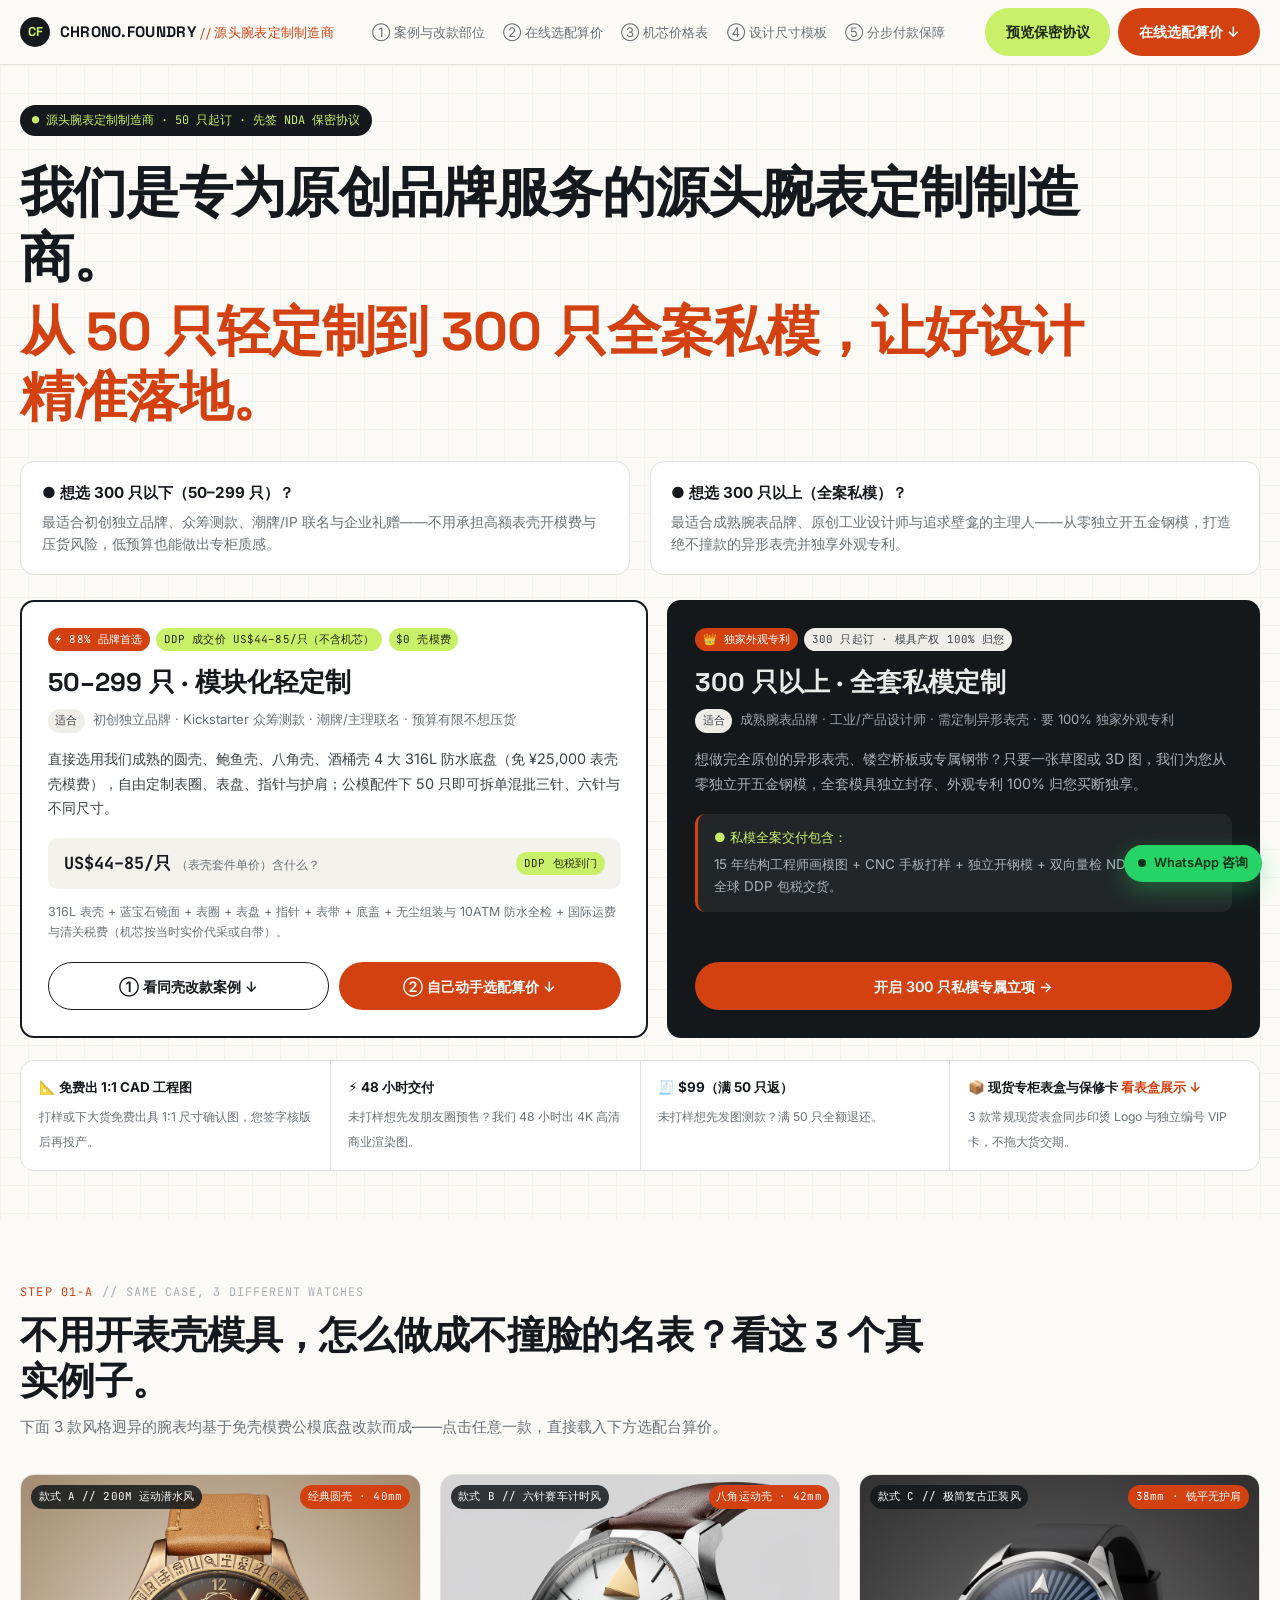
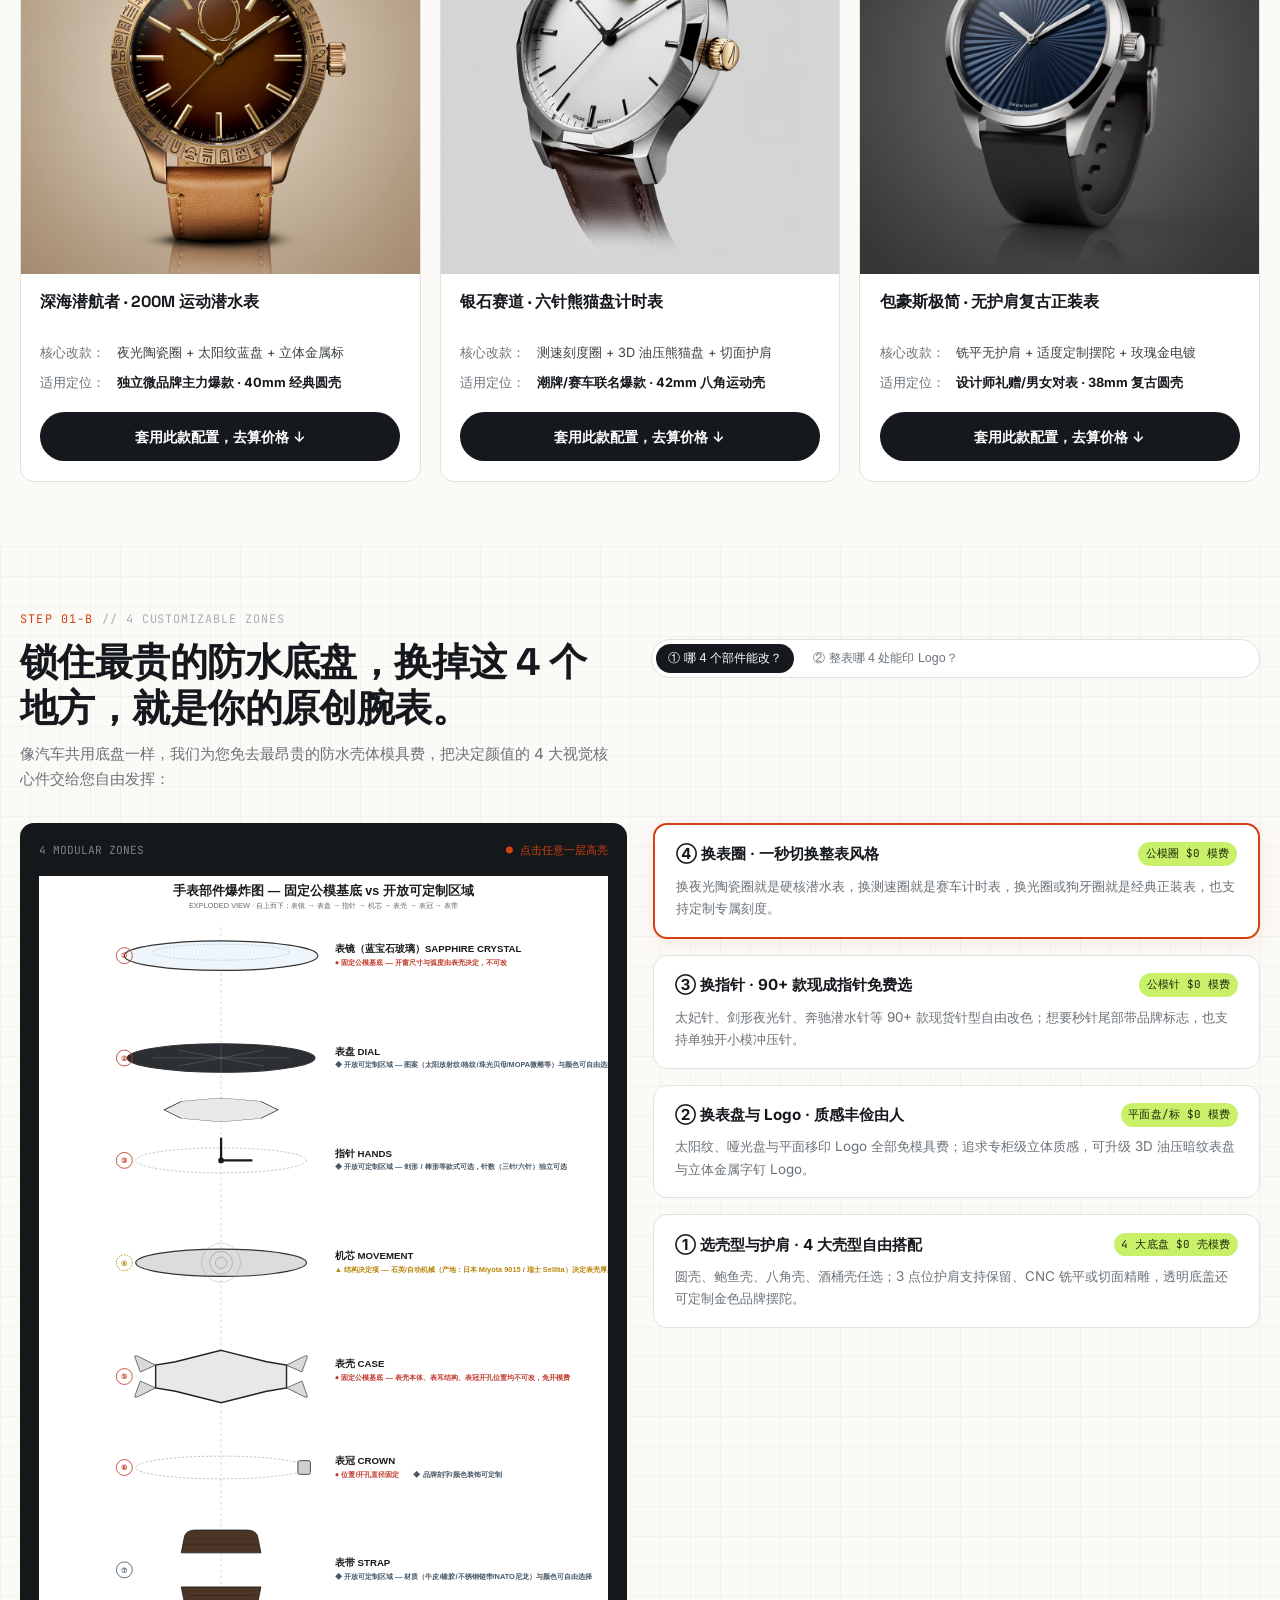
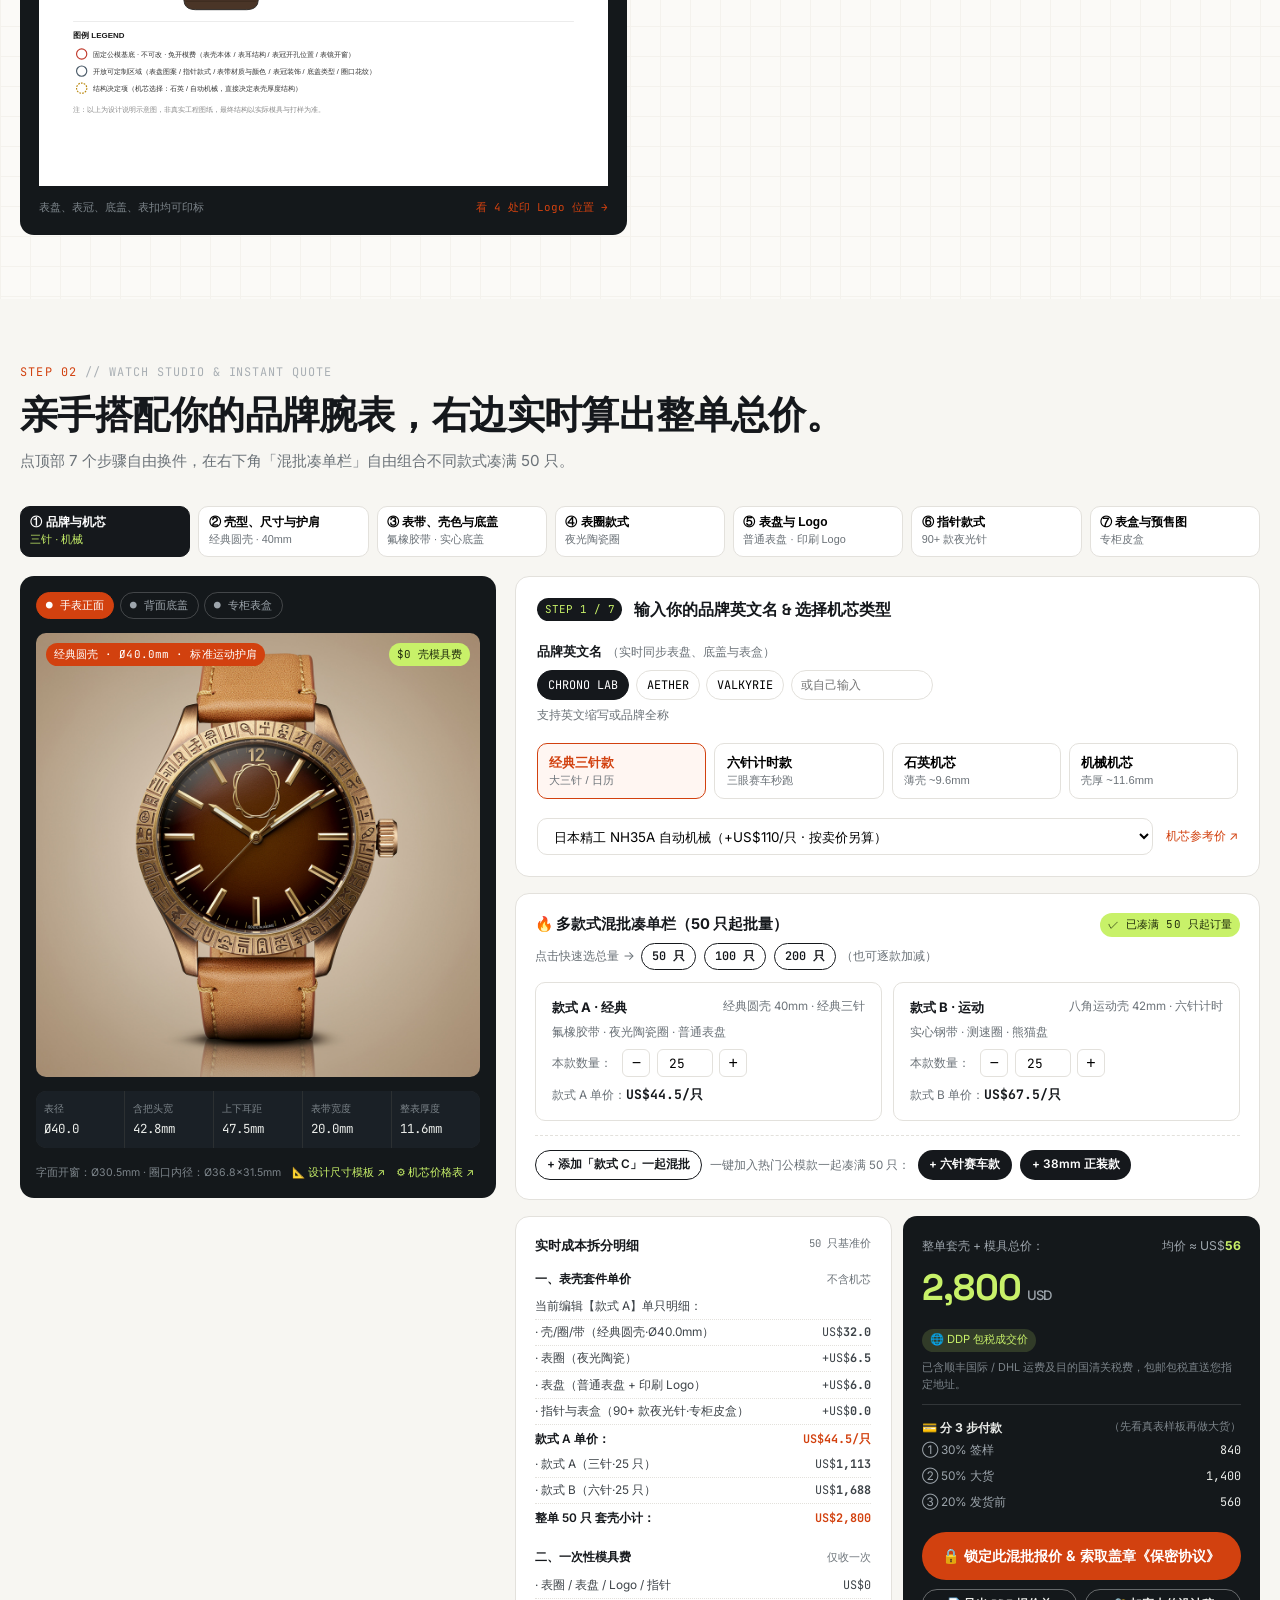
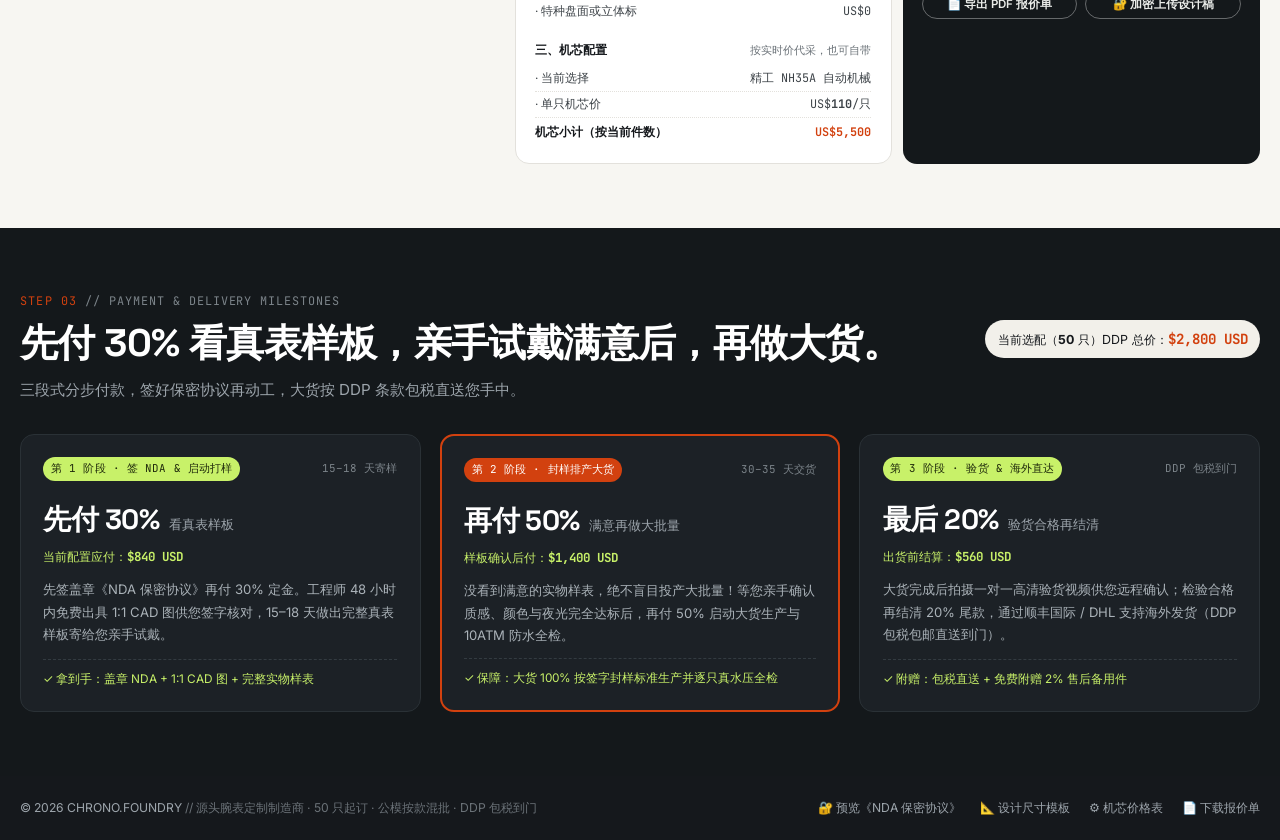
==== commit 45c236eb: "Rebuild homepage to match the supplied design The previous commits patched the existing site instead" ====
--- a/index.html
+++ b/index.html
@@ -3,548 +3,568 @@
 <head>
 <meta charset="UTF-8">
 <meta name="viewport" content="width=device-width, initial-scale=1.0">
-<title>效果图在线生成工具 — 手表代工报价前置工具</title>
+<title>源头腕表定制制造商 — 从 50 只轻定制到 300 只全案私模</title>
 <link rel="preconnect" href="https://fonts.googleapis.com">
-<link href="https://fonts.googleapis.com/css2?family=Space+Grotesk:wght@500;600;700&family=Inter:wght@400;500;600&family=JetBrains+Mono:wght@400;500&display=swap" rel="stylesheet">
-<link rel="stylesheet" href="css/tokens.css">
-<link rel="stylesheet" href="css/base.css">
-<link rel="stylesheet" href="css/home.css">
-<link rel="stylesheet" href="css/quote.css">
+<link href="https://fonts.googleapis.com/css2?family=Space+Grotesk:wght@500;600;700&family=Inter:wght@400;500;600;700&family=JetBrains+Mono:wght@400;500;700&display=swap" rel="stylesheet">
+<link rel="stylesheet" href="css/site.css">
 </head>
 <body>
 
-<header class="site-header">
-  <div class="container site-header__bar">
-    <a href="index.html" class="site-header__brand">设计图纸 <small>WATCH RENDER TOOL</small></a>
-    <nav class="site-header__nav">
-      <a href="full-custom.html">专属开模定制</a>
-      <a href="mold-select.html">现成模具小批量试做</a>
-      <a href="about.html">关于我们</a>
-      <a href="about.html#qc">品质与物流</a>
-      <a href="sample-purchase.html">先买一只看看</a>
-      <a href="handbook.html">设计资源</a>
-      <a href="#how">怎么用</a>
+<header class="hd">
+  <div class="wrap hd__in">
+    <a class="hd__brand" href="index.html">
+      <span class="hd__mark">CF</span>
+      <span class="hd__name">CHRONO.FOUNDRY<em>// 源头腕表定制制造商</em></span>
+    </a>
+    <nav class="hd__nav">
+      <a href="#cases">① 案例与改款部位</a>
+      <a href="#quote">② 在线选配算价</a>
+      <a href="#engines">③ 机芯价格表</a>
+      <a href="handbook.html">④ 设计尺寸模板</a>
+      <a href="#pay">⑤ 分步付款保障</a>
     </nav>
-    <div class="site-header__actions">
-      <a href="inquiry.html" class="btn btn--primary btn--sm">获取报价</a>
+    <div class="hd__actions">
+      <a class="btn btn--lime" href="handbook.html#nda">预览保密协议</a>
+      <a class="btn btn--orange" href="#quote">在线选配算价 ↓</a>
     </div>
   </div>
 </header>
 
 <main>
 
-  <!-- ============ SCREEN 1 · HERO ============ -->
-  <section class="hero">
-    <div class="container hero__grid">
+<!-- ============ HERO ============ -->
+<section class="hero">
+  <div class="wrap">
+    <div class="badge-row">
+      <span class="badge">● 源头腕表定制制造商 · 50 只起订 · 先签 NDA 保密协议</span>
+    </div>
+
+    <h1 class="hero__h">
+      我们是专为原创品牌服务的源头腕表定制制造商。
+      <span class="hero__h2">从 50 只轻定制到 300 只全案私模，让好设计精准落地。</span>
+    </h1>
+
+    <div class="hero__col">
+      <div class="quote-box">
+        <p><b>● 想选 300 只以下（50–299 只）？</b></p>
+        <p class="dim">最适合初创独立品牌、众筹测款、潮牌/IP 联名与企业礼赠——不用承担高额表壳开模费与压货风险，低预算也能做出专柜质感。</p>
+      </div>
+      <div class="quote-box">
+        <p><b>● 想选 300 只以上（全案私模）？</b></p>
+        <p class="dim">最适合成熟腕表品牌、原创工业设计师与追求壁龛的主理人——从零独立开五金钢模，打造绝不撞款的异形表壳并独享外观专利。</p>
+      </div>
+    </div>
+
+    <!-- 两档卡片 -->
+    <div class="tiers" id="tiers">
+      <article class="tier tier--light">
+        <div class="tier__tags">
+          <span class="tag tag--orange">⚡ 88% 品牌首选</span>
+          <span class="tag tag--lime">DDP 成交价 US$44–85/只（不含机芯）</span>
+          <span class="tag tag--lime">$0 壳模费</span>
+        </div>
+        <h2 class="tier__h">50–299 只 · 模块化轻定制</h2>
+        <p class="tier__lead"><span class="tag tag--soft">适合</span> 初创独立品牌 · Kickstarter 众筹测款 · 潮牌/主理联名 · 预算有限不想压货</p>
+        <p class="tier__body">直接选用我们成熟的圆壳、鲍鱼壳、八角壳、酒桶壳 4 大 316L 防水底盘（免 ¥25,000 表壳壳模费），自由定制表圈、表盘、指针与护肩；公模配件下 50 只即可拆单混批三针、六针与不同尺寸。</p>
+        <div class="price-bar">
+          <div class="price-bar__main">
+            <b>US$44–85/只</b><span>（表壳套件单价）含什么？</span>
+          </div>
+          <span class="tag tag--lime">DDP 包税到门</span>
+        </div>
+        <p class="tier__inc">316L 表壳 + 蓝宝石镜面 + 表圈 + 表盘 + 指针 + 表带 + 底盖 + 无尘组装与 10ATM 防水全检 + 国际运费与清关税费（机芯按当时实价代采或自带）。</p>
+        <div class="tier__cta">
+          <a class="btn btn--ghost" href="#cases">① 看同壳改款案例 ↓</a>
+          <a class="btn btn--orange" href="#quote">② 自己动手选配算价 ↓</a>
+        </div>
+      </article>
+
+      <article class="tier tier--dark">
+        <div class="tier__tags">
+          <span class="tag tag--orange">👑 独家外观专利</span>
+          <span class="tag tag--soft">300 只起订 · 模具产权 100% 归您</span>
+        </div>
+        <h2 class="tier__h">300 只以上 · 全套私模定制</h2>
+        <p class="tier__lead"><span class="tag tag--soft">适合</span> 成熟腕表品牌 · 工业/产品设计师 · 需定制异形表壳 · 要 100% 独家外观专利</p>
+        <p class="tier__body">想做完全原创的异形表壳、镂空桥板或专属钢带？只要一张草图或 3D 图，我们为您从零独立开五金钢模，全套模具独立封存、外观专利 100% 归您买断独享。</p>
+        <div class="incl">
+          <p class="incl__t">● 私模全案交付包含：</p>
+          <p class="incl__b">15 年结构工程师画模图 + CNC 手板打样 + 独立开钢模 + 双向量检 NDA 买断保护 + 全球 DDP 包税交货。</p>
+        </div>
+        <a class="btn btn--orange btn--block" href="full-custom.html">开启 300 只私模专属立项 →</a>
+      </article>
+    </div>
+
+    <!-- 信任条 -->
+    <div class="trust">
+      <div class="trust__i">
+        <b>📐 免费出 1:1 CAD 工程图</b>
+        <span>打样或下大货免费出具 1:1 尺寸确认图，您签字核版后再投产。</span>
+      </div>
+      <div class="trust__i">
+        <b>⚡ 48 小时交付</b>
+        <span>未打样想先发朋友圈预售？我们 48 小时出 4K 高清商业渲染图。</span>
+      </div>
+      <div class="trust__i">
+        <b>🧾 $99（满 50 只返）</b>
+        <span>未打样想先发图测款？满 50 只全额退还。</span>
+      </div>
+      <div class="trust__i">
+        <b>📦 现货专柜表盒与保修卡 <a href="#">看表盒展示 ↓</a></b>
+        <span>3 款常规现货表盒同步印烫 Logo 与独立编号 VIP 卡，不拖大货交期。</span>
+      </div>
+    </div>
+  </div>
+</section>
+
+<!-- ============ STEP 01-A ============ -->
+<section class="sec" id="cases">
+  <div class="wrap">
+    <p class="kicker">STEP 01-A <em>// SAME CASE, 3 DIFFERENT WATCHES</em></p>
+    <h2 class="h2">不用开表壳模具，怎么做成不撞脸的名表？看这 3 个真实例子。</h2>
+    <p class="sub">下面 3 款风格迥异的腕表均基于免壳模费公模底盘改款而成——点击任意一款，直接载入下方选配台算价。</p>
+
+    <div class="case-grid">
+      <article class="case">
+        <div class="case__media">
+          <span class="tag tag--dark">款式 A // 200M 运动潜水风</span>
+          <span class="tag tag--orange case__media-r">经典圆壳 · 40mm</span>
+          <img src="assets/render_sample_2.png" alt="200M 运动潜水表效果图">
+        </div>
+        <div class="case__body">
+          <h3>深海潜航者 · 200M 运动潜水表</h3>
+          <dl class="case__spec">
+            <div><dt>核心改款：</dt><dd>夜光陶瓷圈 + 太阳纹蓝盘 + 立体金属标</dd></div>
+            <div><dt>适用定位：</dt><dd><b>独立微品牌主力爆款 · 40mm 经典圆壳</b></dd></div>
+          </dl>
+          <a class="btn btn--dark btn--block" href="#quote">套用此款配置，去算价格 ↓</a>
+        </div>
+      </article>
+
+      <article class="case">
+        <div class="case__media">
+          <span class="tag tag--dark">款式 B // 六针赛车计时风</span>
+          <span class="tag tag--orange case__media-r">八角运动壳 · 42mm</span>
+          <img src="assets/render_sample_1.png" alt="六针熊猫盘计时表效果图">
+        </div>
+        <div class="case__body">
+          <h3>银石赛道 · 六针熊猫盘计时表</h3>
+          <dl class="case__spec">
+            <div><dt>核心改款：</dt><dd>测速刻度圈 + 3D 油压熊猫盘 + 切面护肩</dd></div>
+            <div><dt>适用定位：</dt><dd><b>潮牌/赛车联名爆款 · 42mm 八角运动壳</b></dd></div>
+          </dl>
+          <a class="btn btn--dark btn--block" href="#quote">套用此款配置，去算价格 ↓</a>
+        </div>
+      </article>
+
+      <article class="case">
+        <div class="case__media">
+          <span class="tag tag--dark">款式 C // 极简复古正装风</span>
+          <span class="tag tag--orange case__media-r">38mm · 铣平无护肩</span>
+          <img src="assets/render_sample_3.png" alt="极简复古正装表效果图">
+        </div>
+        <div class="case__body">
+          <h3>包豪斯极简 · 无护肩复古正装表</h3>
+          <dl class="case__spec">
+            <div><dt>核心改款：</dt><dd>铣平无护肩 + 适度定制摆陀 + 玫瑰金电镀</dd></div>
+            <div><dt>适用定位：</dt><dd><b>设计师礼赠/男女对表 · 38mm 复古圆壳</b></dd></div>
+          </dl>
+          <a class="btn btn--dark btn--block" href="#quote">套用此款配置，去算价格 ↓</a>
+        </div>
+      </article>
+    </div>
+  </div>
+</section>
+
+<!-- ============ STEP 01-B ============ -->
+<section class="sec sec--grid" id="zones">
+  <div class="wrap">
+    <p class="kicker">STEP 01-B <em>// 4 CUSTOMIZABLE ZONES</em></p>
+    <div class="h2-row">
       <div>
-        <div class="hero__eyebrow">先看效果图，再谈价格</div>
-        <h1>把您想要的手表<br>变成一张<em>看得懂的效果图</em></h1>
-        <p class="hero__sub">
-          不用懂工艺术语，点点选项就能看到效果——无论是想要完全专属的外观，还是想在现成款式上换个材质、换种风格，都能先看图再决定。
-        </p>
-        <div class="hero__ctas">
-          <a href="full-custom.html" class="btn btn--outline">我想要专属设计 →</a>
-          <a href="mold-select.html" class="btn btn--primary">我想先试试现成款式 →</a>
-        </div>
-      </div>
-      <div class="morph" id="heroMorph" tabindex="0" role="button" aria-pressed="false" aria-label="点击切换查看规格图与渲染图">
-        <span class="morph__hint">点击切换</span>
-        <div class="morph__layer morph__layer--blueprint">
-          <img src="assets/blueprint_1.svg" alt="手表表壳工程规格图，标注直径、厚度等尺寸">
-        </div>
-        <div class="morph__layer morph__layer--render">
-          <img src="assets/render_sample_1.png" alt="同一款设计的实物渲染效果图">
-        </div>
-        <span class="morph__tag" id="morphTag">规格图</span>
-      </div>
-    </div>
-  </section>
-
-  <!-- ============ SCREEN 2 · CORE ANATOMY ============ -->
-  <section class="section" id="anatomy">
-    <div class="container">
-      <div class="section__head">
-        <div class="section__eyebrow">先看懂结构</div>
-        <h2>一张爆炸图，看清哪些固定、哪些能改</h2>
-        <p>在挑选材质和风格之前，先了解一只手表的部件构成——哪些是公模基底（不可改、免开模费），哪些是真正开放给您定制的区域。</p>
-      </div>
-      <div class="anatomy-shell">
-        <img src="assets/exploded_view_1.svg" alt="手表部件爆炸图，区分固定公模基底与开放可定制区域">
-      </div>
-      <div class="guidance" style="margin-top: var(--space-3);">
-        <div class="guidance__icon">i</div>
-        <div>
-          <h4>机芯先行，决定表壳结构</h4>
-          <p>表壳厚度由所选机芯（石英 / 自动机械）决定——这是设计的第一个决策点，之后才是材质、表盘、表带等外观选择。详见<a href="ai-guide.html" style="text-decoration:underline;">AI 自助设计指南</a>中的边界说明。</p>
-        </div>
-      </div>
-    </div>
-  </section>
-
-  <!-- ============ SCREEN 3 · WORKFLOW (3 STEPS) ============ -->
-  <section class="section" id="how">
-    <div class="container">
-      <div class="section__head">
-        <div class="section__eyebrow">小批量半定制 · 核心流程</div>
-        <h2>三步，从选模具到拿到效果图</h2>
-        <p>设计参数会自动带入最终的询盘单，无需重复填写。</p>
-      </div>
-      <div class="flow flow--3">
-        <div class="flow-step">
-          <span class="flow-step__n">01</span>
-          <h4>选模具 + 组合设计</h4>
-          <p>浏览现有模具规格卡片，在材质、表盘、表带、机芯等结构化选项中自由组合</p>
-        </div>
-        <div class="flow-step">
-          <span class="flow-step__n">02</span>
-          <h4>生成效果图</h4>
-          <p>一键生成原型规格图与实物渲染图；没有方向时可先用 AI 工具头脑风暴</p>
-        </div>
-        <div class="flow-step">
-          <span class="flow-step__n">03</span>
-          <h4>提交询盘</h4>
-          <p>设计参数与效果图自动附带，销售顾问 24 小时内响应报价</p>
-        </div>
-      </div>
-    </div>
-  </section>
-
-  <!-- ============ SAME PATH, DIFFERENT STYLE ============ -->
-  <section class="section" id="style-switch">
-    <div class="container">
-      <div class="section__head">
-        <div class="section__eyebrow">现有模具 × 风格组合</div>
-        <h2>同样走"小批量半定制"，也能做出完全不同的气质</h2>
-        <p>点击切换查看——以下三款都是现有模具库里的真实设计，材质与表盘工艺不同，风格差异很大，并不是"套公模=千篇一律"。</p>
-      </div>
-      <div class="style-switch">
-        <div class="style-switch__stage">
-          <img src="assets/render_sample_1.png" alt="现有模具风格切换预览" id="styleSwitchImg">
-          <div class="style-switch__cap" id="styleSwitchCap">方案一「本本石」极简款 · Ø40mm</div>
-        </div>
-        <div class="style-switch__tabs">
-          <button class="style-switch__tab is-active" data-img="assets/render_sample_1.png" data-cap="方案一「本本石」极简款 · Ø40mm" type="button">极简款</button>
-          <button class="style-switch__tab" data-img="assets/render_sample_2.png" data-cap="方案二「Ramesses」运动潜水款" type="button">运动潜水款</button>
-          <button class="style-switch__tab" data-img="assets/render_sample_3.png" data-cap="方案三「Sungift」轻奢商务款" type="button">轻奢商务款</button>
-        </div>
-      </div>
-    </div>
-  </section>
-
-  <!-- ============ 报价区 · STEP 01-A / 01-B / 02 / 03 ============ -->
-
-  <!-- STEP 01-A · 同一壳型，三种表 -->
-  <section class="section sec-step" id="same-case">
-    <div class="container">
-      <div class="step-head">
-        <span class="step-head__n">STEP 01-A</span>
-        <span class="step-head__en">SAME CASE, 3 DIFFERENT WATCHES</span>
-      </div>
-      <h2 class="big-title">不开壳模，也能做出三种完全不同的表</h2>
-      <p class="lede">下面三款都用同一套现成壳型改出来的。点任意一款，参数直接带进配置器。</p>
-
-      <div class="case-grid">
-        <article class="case-card">
-          <div class="case-card__media">
-            <img src="assets/render_sample_2.png" alt="200M 潜水表效果图">
-            <span class="pill pill--dark">经典圆壳 · 40mm</span>
-          </div>
-          <div class="case-card__body">
-            <h3>深海潜航者 · 200M 潜水表</h3>
-            <dl class="case-card__spec">
-              <div><dt>核心改动</dt><dd>夜光刻度圈 + 太阳纹盘 + 立体金属标</dd></div>
-              <div><dt>适合谁</dt><dd>独立品牌主力款，40mm 经典圆壳</dd></div>
-            </dl>
-            <a href="configurator.html" class="btn btn--ghost btn--block">按这套配置算价 ↓</a>
-          </div>
+        <h2 class="h2">锁住最贵的防水底盘，换掉这 4 个地方，就是你的原创腕表。</h2>
+        <p class="sub">像汽车共用底盘一样，我们为您免去最昂贵的防水壳体模具费，把决定颜值的 4 大视觉核心件交给您自由发挥：</p>
+      </div>
+      <div class="toggle">
+        <button class="toggle__b is-on" type="button">① 哪 4 个部件能改？</button>
+        <button class="toggle__b" type="button">② 整表哪 4 处能印 Logo？</button>
+      </div>
+    </div>
+
+    <div class="zones">
+      <div class="zones__pic">
+        <p class="zones__pic-h">4 MODULAR ZONES <span>● 点击任意一层高亮</span></p>
+        <img src="assets/exploded_view_1.svg" alt="手表爆炸图，四个可改区域">
+        <p class="zones__pic-f">表盘、表冠、底盖、表扣均可印标 <a href="#">看 4 处印 Logo 位置 →</a></p>
+      </div>
+
+      <div class="zones__list">
+        <article class="zone is-on">
+          <div class="zone__h"><b>④ 换表圈 · 一秒切换整表风格</b><span class="tag tag--lime">公模圈 $0 模费</span></div>
+          <p>换夜光陶瓷圈就是硬核潜水表，换测速圈就是赛车计时表，换光圈或狗牙圈就是经典正装表，也支持定制专属刻度。</p>
         </article>
-
-        <article class="case-card">
-          <div class="case-card__media">
-            <img src="assets/render_sample_1.png" alt="六针熊猫计时效果图">
-            <span class="pill pill--dark">八角运动壳 · 42mm</span>
-          </div>
-          <div class="case-card__body">
-            <h3>银石赛道 · 六针熊猫计时</h3>
-            <dl class="case-card__spec">
-              <div><dt>核心改动</dt><dd>测速刻度圈 + 3D 油压表盘 + 切面指针</dd></div>
-              <div><dt>适合谁</dt><dd>赛车款或联名款，42mm 八角运动壳</dd></div>
-            </dl>
-            <a href="configurator.html" class="btn btn--ghost btn--block">按这套配置算价 ↓</a>
-          </div>
+        <article class="zone">
+          <div class="zone__h"><b>③ 换指针 · 90+ 款现成指针免费选</b><span class="tag tag--lime">公模针 $0 模费</span></div>
+          <p>太妃针、剑形夜光针、奔驰潜水针等 90+ 款现货针型自由改色；想要秒针尾部带品牌标志，也支持单独开小模冲压针。</p>
         </article>
-
-        <article class="case-card">
-          <div class="case-card__media">
-            <img src="assets/render_sample_3.png" alt="复古正装表效果图">
-            <span class="pill pill--dark">38mm · 无表耳</span>
-          </div>
-          <div class="case-card__body">
-            <h3>包豪斯极简 · 无表耳复古正装</h3>
-            <dl class="case-card__spec">
-              <div><dt>核心改动</dt><dd>无表耳壳 + 镂空刻度 + 玫瑰金电镀</dd></div>
-              <div><dt>适合谁</dt><dd>设计师品牌或男女同款，38mm 复古圆壳</dd></div>
-            </dl>
-            <a href="configurator.html" class="btn btn--ghost btn--block">按这套配置算价 ↓</a>
-          </div>
+        <article class="zone">
+          <div class="zone__h"><b>② 换表盘与 Logo · 质感丰俭由人</b><span class="tag tag--lime">平面盘/标 $0 模费</span></div>
+          <p>太阳纹、哑光盘与平面移印 Logo 全部免模具费；追求专柜级立体质感，可升级 3D 油压暗纹表盘与立体金属字钉 Logo。</p>
         </article>
-      </div>
-    </div>
-  </section>
-
-  <!-- STEP 01-B · 四个可改区域 -->
-  <section class="section sec-step sec-step--dim" id="zones">
-    <div class="container">
-      <div class="step-head">
-        <span class="step-head__n">STEP 01-B</span>
-        <span class="step-head__en">4 CUSTOMIZABLE ZONES</span>
-      </div>
-      <h2 class="big-title">壳型不动，改这四处就是您的表</h2>
-      <p class="lede">表壳模具是最大的一笔固定投入。把它锁死，另外四件交给您定。</p>
-
-      <div class="zones">
-        <div class="zones__diagram">
-          <img src="assets/exploded_view_1.svg" alt="手表爆炸图，标注四个可改区域">
-        </div>
-
-        <div class="zones__list">
-          <div class="zone-item">
-            <span class="zone-item__n">①</span>
-            <div>
-              <h3>换表圈</h3>
-              <p>潜水刻度、测速刻度、狗牙圈、光面圈。素圈不加钱，刻度和镀色按款计价。</p>
-              <span class="zone-item__fee">公模圈 <b>US$0</b> 模费</span>
-            </div>
-          </div>
-          <div class="zone-item">
-            <span class="zone-item__n">②</span>
-            <div>
-              <h3>换指针</h3>
-              <p>牙形针、剑形夜光针、奔驰针、潜水针等 90+ 款现货，可改颜色，也可单独开模。</p>
-              <span class="zone-item__fee">公模针 <b>US$0</b> 模费</span>
-            </div>
-          </div>
-          <div class="zone-item">
-            <span class="zone-item__n">③</span>
-            <div>
-              <h3>换表盘与 Logo</h3>
-              <p>太阳纹、哑光、平面移印 Logo 免模具费；升级 3D 油压纹或立体金属字另计。</p>
-              <span class="zone-item__fee">平面盘/标 <b>US$0</b> 模费</span>
-            </div>
-          </div>
-          <div class="zone-item">
-            <span class="zone-item__n">④</span>
-            <div>
-              <h3>选壳型与护肩</h3>
-              <p>圆壳、鲍鱼壳、八角壳、酒桶壳任选；护肩可保留、CNC 铣平或改成精雕，底盖也能刻字。</p>
-              <span class="zone-item__fee">公模壳 <b>US$0</b> 模费</span>
-            </div>
-          </div>
-        </div>
-      </div>
-    </div>
-  </section>
-
-  <!-- STEP 02 · 实时报价台 -->
-  <section class="section sec-step" id="quote">
-    <div class="container">
-      <div class="step-head">
-        <span class="step-head__n">STEP 02</span>
-        <span class="step-head__en">WATCH STUDIO &amp; INSTANT QUOTE</span>
-      </div>
-      <h2 class="big-title">亲手配一版，右边实时算总价</h2>
-      <p class="lede">点上面七个步骤自由选，右下角「混批凑单栏」可把不同款式拼满 50 件。</p>
-
-      <div class="studio">
-        <!-- 左：预览 -->
-        <div class="studio__preview">
-          <div class="studio__tabs">
-            <button class="studio__tab is-active" type="button">手表正面</button>
-            <button class="studio__tab" type="button">背面底盖</button>
-            <button class="studio__tab" type="button">专柜包装</button>
-          </div>
-          <div class="studio__stage">
-            <span class="pill pill--l">经典圆壳 · Ø40.0mm · 标准运动护肩</span>
-            <span class="pill pill--r">$0 壳模具费</span>
-            <img src="assets/render_sample_2.png" alt="当前配置的手表效果图" id="qPreview">
-          </div>
-          <dl class="studio__dims">
-            <div><dt>表径</dt><dd>Ø40.0</dd></div>
-            <div><dt>含把宽度</dt><dd>42.8mm</dd></div>
-            <div><dt>上下耳距</dt><dd>47.5mm</dd></div>
-            <div><dt>表带宽度</dt><dd>20.0mm</dd></div>
-            <div><dt>整表厚度</dt><dd id="qThick">11.6mm</dd></div>
-          </dl>
-          <p class="studio__dims-note">字面开窗 Ø30.5mm · 表壳内径 Ø36.8mm（含内圈）　<a href="#">设计尺寸模板 ↗</a></p>
-        </div>
-
-        <!-- 右：选配 + 报价 -->
-        <div class="studio__panel">
-          <div class="studio__steps">
-            <button class="sstep is-active" data-step="1" type="button">① 品牌与机芯</button>
-            <button class="sstep" data-step="2" type="button">② 尺寸与护肩</button>
-            <button class="sstep" data-step="3" type="button">③ 表带与底盖</button>
-            <button class="sstep" data-step="4" type="button">④ 表圈款式</button>
-            <button class="sstep" data-step="5" type="button">⑤ 表盘与 Logo</button>
-            <button class="sstep" data-step="6" type="button">⑥ 指针款式</button>
-            <button class="sstep" data-step="7" type="button">⑦ 表盒与保修卡</button>
-          </div>
-
-          <div class="qpanel" id="qPanel">
-            <div class="qpanel__head">
-              <span class="qpanel__n">STEP 1 / 7</span>
-              <h3>输入品牌英文名，选择机芯类型</h3>
-            </div>
-
-            <div class="qrow">
-              <label class="qrow__label">品牌英文名<span>可印在表盘与底盖</span></label>
-              <div class="qchips">
-                <button class="qchip is-active" type="button">CHRONO LAB</button>
-                <button class="qchip" type="button">AETHER</button>
-                <button class="qchip" type="button">VALKYRIE</button>
-                <input class="qinput" type="text" placeholder="或自己输入" maxlength="12">
+        <article class="zone">
+          <div class="zone__h"><b>① 选壳型与护肩 · 4 大壳型自由搭配</b><span class="tag tag--lime">4 大底盘 $0 壳模费</span></div>
+          <p>圆壳、鲍鱼壳、八角壳、酒桶壳任选；3 点位护肩支持保留、CNC 铣平或切面精雕，透明底盖还可定制金色品牌摆陀。</p>
+        </article>
+      </div>
+    </div>
+  </div>
+</section>
+
+<!-- ============ STEP 02 ============ -->
+<section class="sec sec--studio" id="quote">
+  <div class="wrap">
+    <p class="kicker">STEP 02 <em>// WATCH STUDIO &amp; INSTANT QUOTE</em></p>
+    <h2 class="h2">亲手搭配你的品牌腕表，右边实时算出整单总价。</h2>
+    <p class="sub">点顶部 7 个步骤自由换件，在右下角「混批凑单栏」自由组合不同款式凑满 50 只。</p>
+
+    <div class="steps">
+      <button class="step is-on" data-s="1" type="button"><b>① 品牌与机芯</b><span>三针 · 机械</span></button>
+      <button class="step" data-s="2" type="button"><b>② 壳型、尺寸与护肩</b><span>经典圆壳 · 40mm</span></button>
+      <button class="step" data-s="3" type="button"><b>③ 表带、壳色与底盖</b><span>氟橡胶带 · 实心底盖</span></button>
+      <button class="step" data-s="4" type="button"><b>④ 表圈款式</b><span>夜光陶瓷圈</span></button>
+      <button class="step" data-s="5" type="button"><b>⑤ 表盘与 Logo</b><span>普通表盘 · 印刷 Logo</span></button>
+      <button class="step" data-s="6" type="button"><b>⑥ 指针款式</b><span>90+ 款夜光针</span></button>
+      <button class="step" data-s="7" type="button"><b>⑦ 表盒与预售图</b><span>专柜皮盒</span></button>
+    </div>
+
+    <div class="studio">
+      <!-- 左：预览 -->
+      <div class="preview">
+        <div class="preview__tabs">
+          <button class="ptab is-on" data-view="front" type="button">● 手表正面</button>
+          <button class="ptab" data-view="back" type="button">● 背面底盖</button>
+          <button class="ptab" data-view="box" type="button">● 专柜表盒</button>
+        </div>
+        <div class="preview__stage">
+          <span class="tag tag--orange">经典圆壳 · Ø40.0mm · 标准运动护肩</span>
+          <span class="tag tag--lime preview__stage-r">$0 壳模具费</span>
+          <img id="pvImg" src="assets/render_sample_2.png" alt="当前配置效果图">
+        </div>
+        <dl class="dims">
+          <div><dt>表径</dt><dd>Ø40.0</dd></div>
+          <div><dt>含把头宽</dt><dd>42.8mm</dd></div>
+          <div><dt>上下耳距</dt><dd>47.5mm</dd></div>
+          <div><dt>表带宽度</dt><dd>20.0mm</dd></div>
+          <div><dt>整表厚度</dt><dd id="pvThick">11.6mm</dd></div>
+        </dl>
+        <p class="preview__foot">字面开窗：Ø30.5mm · 圈口内径：Ø36.8×31.5mm　<a href="handbook.html">📐 设计尺寸模板 ↗</a>　<a href="#engines">⚙ 机芯价格表 ↗</a></p>
+      </div>
+
+      <!-- 右：面板 -->
+      <div class="panel">
+        <div class="pane" data-pane="1">
+          <div class="pane__h"><span class="pane__n">STEP 1 / 7</span><h3>输入你的品牌英文名 &amp; 选择机芯类型</h3></div>
+          <div class="row">
+            <label class="row__l">品牌英文名<span>（实时同步表盘、底盖与表盒）</span></label>
+            <div class="chips">
+              <button class="chip is-on" type="button" data-brand="CHRONO LAB">CHRONO LAB</button>
+              <button class="chip" type="button" data-brand="AETHER">AETHER</button>
+              <button class="chip" type="button" data-brand="VALKYRIE">VALKYRIE</button>
+              <input class="inp" id="brandInput" placeholder="或自己输入" maxlength="14">
+            </div>
+            <p class="hint">支持英文缩写或品牌全称</p>
+          </div>
+          <div class="row">
+            <div class="opts opts--4">
+              <button class="opt is-on" type="button" data-mv="auto"><b>经典三针款</b><span>大三针 / 日历</span></button>
+              <button class="opt" type="button" data-mv="chrono"><b>六针计时款</b><span>三眼赛车秒跑</span></button>
+              <button class="opt" type="button" data-mv="quartz"><b>石英机芯</b><span>薄壳 ~9.6mm</span></button>
+              <button class="opt" type="button" data-mv="auto2"><b>机械机芯</b><span>壳厚 ~11.6mm</span></button>
+            </div>
+          </div>
+          <div class="row">
+            <div class="select-row">
+              <select id="mvSelect">
+                <option value="110|auto">日本精工 NH35A 自动机械（+US$110/只 · 按卖价另算）</option>
+                <option value="48|quartz">日本 Miyota 2035 石英（+US$48/只 · 按卖价另算）</option>
+                <option value="0|none">客户自带机芯（+US$0 含装配）</option>
+              </select>
+              <a class="link" href="#engines">机芯参考价 ↗</a>
+            </div>
+          </div>
+        </div>
+
+        <div class="pane" data-pane="2" hidden>
+          <div class="pane__h"><span class="pane__n">STEP 2 / 7</span><h3>选壳型、尺寸与护肩</h3></div>
+          <div class="row">
+            <label class="row__l">壳型<span>（4 大公模底盘，全部 $0 壳模费）</span></label>
+            <div class="opts opts--4">
+              <button class="opt is-on" type="button" data-case="40"><b>经典圆壳</b><span>Ø40.0 · 百搭</span></button>
+              <button class="opt" type="button" data-case="42"><b>八角运动壳</b><span>Ø42.0 · 潜水</span></button>
+              <button class="opt" type="button" data-case="38"><b>复古正装壳</b><span>Ø38.0 · 轻薄</span></button>
+              <button class="opt" type="button" data-case="41"><b>酒桶壳</b><span>41×38 · 异形</span></button>
+            </div>
+          </div>
+          <div class="row">
+            <label class="row__l">护肩<span>（3 点位）</span></label>
+            <div class="opts opts--3">
+              <button class="opt is-on" type="button" data-guard="0"><b>标准护肩</b><span>保留 · $0</span></button>
+              <button class="opt" type="button" data-guard="6"><b>CNC 铣平</b><span>无护肩 · +US$6</span></button>
+              <button class="opt" type="button" data-guard="12"><b>切面精雕</b><span>雕塑感 · +US$12</span></button>
+            </div>
+          </div>
+        </div>
+
+        <div class="pane" data-pane="3" hidden>
+          <div class="pane__h"><span class="pane__n">STEP 3 / 7</span><h3>选表带材质、电镀颜色与底盖/摆陀</h3></div>
+          <div class="row">
+            <label class="row__l">表带材质与颜色<span>（按材质算价）</span></label>
+            <div class="opts opts--3">
+              <button class="opt is-on" type="button" data-strap="0"><b>氟橡胶带</b><span>黑/蓝/绿 · +$0</span></button>
+              <button class="opt" type="button" data-strap="8"><b>细纹真皮带</b><span>棕/黑 · +$8</span></button>
+              <button class="opt" type="button" data-strap="18"><b>实心钢带</b><span>拉丝 · +$18</span></button>
+            </div>
+          </div>
+          <div class="row">
+            <label class="row__l">表壳电镀颜色<span>（PVD）</span></label>
+            <div class="opts opts--4">
+              <button class="opt is-on" type="button" data-plate="0"><b>钢本色</b><span>拉丝 · +$0</span></button>
+              <button class="opt" type="button" data-plate="5"><b>金色</b><span>+$5</span></button>
+              <button class="opt" type="button" data-plate="5"><b>玫瑰金</b><span>+$5</span></button>
+              <button class="opt" type="button" data-plate="5"><b>黑色 DLC</b><span>+$5</span></button>
+            </div>
+          </div>
+          <div class="row">
+            <label class="row__l">底盖与摆陀<span>（机械款可选）</span></label>
+            <div class="opts opts--3">
+              <button class="opt is-on" type="button" data-back="0"><b>实心底盖</b><span>可刻字 · +$0</span></button>
+              <button class="opt" type="button" data-back="4"><b>透底</b><span>看摆陀 · +$4</span></button>
+              <button class="opt" type="button" data-back="10"><b>透底 + 定制摆陀</b><span>+$10</span></button>
+            </div>
+          </div>
+        </div>
+
+        <div class="pane" data-pane="4" hidden>
+          <div class="pane__h"><span class="pane__n">STEP 4 / 7</span><h3>选表圈款式</h3></div>
+          <div class="row">
+            <div class="opts opts--4">
+              <button class="opt is-on" type="button" data-bezel="6.5"><b>夜光陶瓷圈</b><span>潜水 · +$6.5</span></button>
+              <button class="opt" type="button" data-bezel="8"><b>测速刻度圈</b><span>赛车 · +$8</span></button>
+              <button class="opt" type="button" data-bezel="0"><b>光面圈</b><span>正装 · +$0</span></button>
+              <button class="opt" type="button" data-bezel="4"><b>狗牙圈</b><span>经典 · +$4</span></button>
+            </div>
+          </div>
+        </div>
+
+        <div class="pane" data-pane="5" hidden>
+          <div class="pane__h"><span class="pane__n">STEP 5 / 7</span><h3>选表盘工艺与 Logo 方式</h3></div>
+          <div class="row">
+            <label class="row__l">表盘工艺</label>
+            <div class="opts opts--4">
+              <button class="opt is-on" type="button" data-dial="6"><b>普通表盘</b><span>太阳纹 · +$6</span></button>
+              <button class="opt" type="button" data-dial="0"><b>哑光盘</b><span>+$0</span></button>
+              <button class="opt" type="button" data-dial="9"><b>3D 油压盘</b><span>+$9</span></button>
+              <button class="opt" type="button" data-dial="16"><b>贝母/陨石盘</b><span>+$16</span></button>
+            </div>
+          </div>
+          <div class="row">
+            <label class="row__l">Logo 方式</label>
+            <div class="opts opts--3">
+              <button class="opt is-on" type="button" data-logo="0"><b>平面印刷</b><span>免模 · +$0</span></button>
+              <button class="opt" type="button" data-logo="9"><b>立体金属字</b><span>+$9</span></button>
+              <button class="opt" type="button" data-logo="0"><b>无 Logo</b><span>+$0</span></button>
+            </div>
+          </div>
+        </div>
+
+        <div class="pane" data-pane="6" hidden>
+          <div class="pane__h"><span class="pane__n">STEP 6 / 7</span><h3>选指针款式</h3></div>
+          <div class="row">
+            <div class="opts opts--4">
+              <button class="opt is-on" type="button" data-hand="0"><b>剑形夜光针</b><span>+$0</span></button>
+              <button class="opt" type="button" data-hand="0"><b>太妃针</b><span>+$0</span></button>
+              <button class="opt" type="button" data-hand="3"><b>奔驰潜水针</b><span>+$3</span></button>
+              <button class="opt" type="button" data-hand="0"><b>无 Logo 素针</b><span>+$0</span></button>
+            </div>
+            <p class="hint">90+ 款现货针型均可改色，不加价。</p>
+          </div>
+        </div>
+
+        <div class="pane" data-pane="7" hidden>
+          <div class="pane__h"><span class="pane__n">STEP 7 / 7</span><h3>选表盒、保修卡与预售图</h3></div>
+          <div class="row">
+            <label class="row__l">表盒</label>
+            <div class="opts opts--3">
+              <button class="opt is-on" type="button" data-box="0"><b>专柜皮盒</b><span>含保修卡 · +$0</span></button>
+              <button class="opt" type="button" data-box="4"><b>礼盒 + 备用带</b><span>+$4</span></button>
+              <button class="opt" type="button" data-box="0"><b>简装</b><span>+$0</span></button>
+            </div>
+          </div>
+          <div class="row">
+            <label class="row__l">预售图</label>
+            <div class="opts opts--2">
+              <button class="opt is-on" type="button" data-render="0"><b>我自备渲染图</b><span>+$0</span></button>
+              <button class="opt" type="button" data-render="99"><b>4K 商业渲染图</b><span>+$99（满 50 只退）</span></button>
+            </div>
+          </div>
+        </div>
+
+        <!-- 混批 -->
+        <div class="batch">
+          <div class="batch__h"><b>🔥 多款式混批凑单栏（50 只起批量）</b><span class="tag tag--lime" id="okTag">✓ 已凑满 50 只起订量</span></div>
+          <p class="batch__t">点击快速选总量 →
+            <button class="qbtn" type="button" data-qty="50">50 只</button>
+            <button class="qbtn" type="button" data-qty="100">100 只</button>
+            <button class="qbtn" type="button" data-qty="200">200 只</button>
+            <span class="batch__t-note">（也可逐款加减）</span>
+          </p>
+          <div class="batch__row">
+            <div class="batch__card">
+              <div class="batch__card-h"><b>款式 A · 经典</b><span>经典圆壳 40mm · 经典三针</span></div>
+              <p class="batch__card-p">氟橡胶带 · 夜光陶瓷圈 · 普通表盘</p>
+              <div class="stepper">
+                <span>本款数量：</span>
+                <button type="button" data-d="-5" data-t="A">−</button>
+                <input id="qtyA" type="number" value="25" min="0" max="999">
+                <button type="button" data-d="5" data-t="A">+</button>
               </div>
-            </div>
-
-            <div class="qrow">
-              <label class="qrow__label">机芯类型<span>影响厚度与单价</span></label>
-              <div class="qcards">
-                <button class="qcard is-active" data-mv="auto" type="button">
-                  <b>自动机械</b><span>NH35 系 · 厚 11.6mm</span>
-                </button>
-                <button class="qcard" data-mv="mecha" type="button">
-                  <b>石英</b><span>薄壳 · 厚 8.4mm</span>
-                </button>
+              <p class="batch__card-u">款式 A 单价：<b>US$<span id="unitA">0</span>/只</b></p>
+            </div>
+            <div class="batch__card">
+              <div class="batch__card-h"><b>款式 B · 运动</b><span>八角运动壳 42mm · 六针计时</span></div>
+              <p class="batch__card-p">实心钢带 · 测速圈 · 熊猫盘</p>
+              <div class="stepper">
+                <span>本款数量：</span>
+                <button type="button" data-d="-5" data-t="B">−</button>
+                <input id="qtyB" type="number" value="25" min="0" max="999">
+                <button type="button" data-d="5" data-t="B">+</button>
               </div>
-            </div>
-
-            <div class="qrow">
-              <label class="qrow__label">机芯产地<span>按实时价代采，也可自带机芯</span></label>
-              <div class="qselect">
-                <select id="qMovement">
-                  <option value="110">日本精工 NH35A 自动（+US$110/只）</option>
-                  <option value="48">日本 Miyota 2035 石英（+US$48/只）</option>
-                  <option value="0">客户自带机芯（+US$0）</option>
-                </select>
-                <a href="#" class="qselect__link">机芯参考价 ↗</a>
-              </div>
-            </div>
-          </div>
-
-          <!-- 混批凑单 -->
-          <div class="batch">
-            <div class="batch__head">
-              <b>混批凑单栏</b>
-              <span>50 件起订</span>
-              <em id="batchHint">已凑满 50 件，可下单</em>
-            </div>
-            <div class="batch__qty">
-              <span>快速选择总量</span>
-              <button class="bq is-active" data-qty="50" type="button">50 只</button>
-              <button class="bq" data-qty="100" type="button">100 只<small>92 折</small></button>
-              <button class="bq" data-qty="200" type="button">200 只<small>86 折</small></button>
-              <button class="bq" data-qty="500" type="button">500 只+<small>另议</small></button>
-            </div>
-            <div class="batch__row">
-              <div class="batch__item">
-                <b>款式 A · 经典圆</b>
-                <span>Ø40.0mm · 自动机械</span>
-                <div class="batch__stepper">
-                  <button type="button" data-d="-5">−</button>
-                  <input type="number" value="25" min="0" max="500" id="qtyA">
-                  <button type="button" data-d="5">+</button>
-                </div>
-                <em>US$<span id="lineA">0</span></em>
-              </div>
-              <div class="batch__item">
-                <b>款式 B · 八角运动</b>
-                <span>Ø42.0mm · 自动机械</span>
-                <div class="batch__stepper">
-                  <button type="button" data-d="-5">−</button>
-                  <input type="number" value="25" min="0" max="500" id="qtyB">
-                  <button type="button" data-d="5">+</button>
-                </div>
-                <em>US$<span id="lineB">0</span></em>
-              </div>
-            </div>
-          </div>
-
-          <!-- 拆分 + 总价 -->
-          <div class="quote-grid">
-            <div class="quote-grid__break">
-              <div class="qg-title">实时成本拆分明细<span id="qTierTag">50 只基准价</span></div>
-              <div class="qg-block">
-                <b>一、表壳套件单价</b><small>不含机芯</small>
-                <ul>
-                  <li><span>底壳 / 圈 / 护肩</span><em>US$49.5</em></li>
-                  <li><span>表盘 + 指针 + 表带</span><em>US$6.0</em></li>
-                  <li><span>装配与调校</span><em>US$0</em></li>
-                </ul>
-              </div>
-              <div class="qg-block">
-                <b>二、一次性模具费</b><small>仅收一次</small>
-                <ul>
-                  <li><span>表圈 / 表盘 / Logo / 指针</span><em>US$0</em></li>
-                  <li><span>特种盘面或立体标</span><em>US$0</em></li>
-                </ul>
-              </div>
-              <div class="qg-block">
-                <b>三、机芯配置</b><small>按实时价代采</small>
-                <ul>
-                  <li><span>当前选择</span><em id="qMvLine">NH35A +US$110</em></li>
-                </ul>
-              </div>
-            </div>
-
-            <aside class="quote-grid__total">
-              <p class="qt-label">整单套壳 + 模具合计<span>均价 ≈ US$<b id="qAvg">0</b>/只</span></p>
-              <p class="qt-sum"><span id="qSum">0</span><small>USD</small></p>
-              <p class="qt-ddp"><b>DDP</b> 包税到门价</p>
-              <p class="qt-note">已含报关、关税与 DHL 直送；报价单可下载</p>
-              <div class="qt-pay">
-                <b>分 3 段付款</b><span>先看样表再做批量</span>
-                <div class="qt-pay__rows">
-                  <div><span>30% 签样</span><em id="pay30">US$0</em></div>
-                  <div><span>50% 投产</span><em id="pay50">US$0</em></div>
-                  <div><span>20% 发货前</span><em id="pay20">US$0</em></div>
-                </div>
-              </div>
-              <a href="inquiry.html" class="btn btn--brass btn--block">锁定这批报价，索取盖章报价单 →</a>
-            </aside>
-          </div>
-        </div>
-      </div>
-    </div>
-  </section>
-
-  <!-- STEP 03 · 付款与交期 -->
-  <section class="section sec-step sec-step--dim" id="payment">
-    <div class="container">
-      <div class="step-head">
-        <span class="step-head__n">STEP 03</span>
-        <span class="step-head__en">PAYMENT &amp; DELIVERY MILESTONES</span>
-      </div>
-      <h2 class="big-title">先付 30% 看真表样板，满意了再做批量</h2>
-      <p class="lede">三段式分步付款，签好保密协议再开工，大货 DDP 包税直送。</p>
-
-      <div class="pay-grid">
-        <div class="pay-card pay-card--first">
-          <div class="pay-card__top">
-            <span class="pay-card__step">第 1 阶段 · 签发与启动打样</span>
-            <span class="pay-card__days">15–18 天出样</span>
-          </div>
-          <p class="pay-card__amt"><b>先付 30%</b><span>看真表样板</span></p>
-          <p class="pay-card__usd">当前配置应付 <b id="payCard30">US$0</b></p>
-          <p class="pay-card__desc">签保密协议后付 30% 定金。工程师 48 小时内出 1:1 CAD 图供您签字核对，15–18 天做出完整样表寄给您亲手试戴。</p>
-          <p class="pay-card__get">✓ 拿到手：盖章 CAD 图 + 完整实物样表</p>
-        </div>
-
-        <div class="pay-card pay-card--mid">
-          <div class="pay-card__top">
-            <span class="pay-card__step">第 2 阶段 · 封样排产大货</span>
-            <span class="pay-card__days">30–35 天交货</span>
-          </div>
-          <p class="pay-card__amt"><b>再付 50%</b><span>满意了再做批量</span></p>
-          <p class="pay-card__usd">样表确认后付 <b id="payCard50">US$0</b></p>
-          <p class="pay-card__desc">样表质感、颜色、夜光确认达标后再付 50% 启动大货。按签字封样标准生产，逐只做防水测试。</p>
-          <p class="pay-card__get">✓ 保障：100% 按封样生产，逐只防水测试</p>
-        </div>
-
-        <div class="pay-card">
-          <div class="pay-card__top">
-            <span class="pay-card__step">第 3 阶段 · 验货与海外直送</span>
-            <span class="pay-card__days">DDP 包税到门</span>
-          </div>
-          <p class="pay-card__amt"><b>最后 20%</b><span>验货合格再结清</span></p>
-          <p class="pay-card__usd">出货前结清 <b id="payCard20">US$0</b></p>
-          <p class="pay-card__desc">大货完成后拍一镜到底的验货视频供您远程确认。检验合格后结清 20% 尾款，顺丰国际或 DHL 直送。</p>
-          <p class="pay-card__get">✓ 附赠：包税直送 + 2% 售后备件</p>
-        </div>
-      </div>
-    </div>
-  </section>
-
-  <!-- ============ SCREEN 4 · MATERIAL SHOWCASE ============ -->
-  <section class="section section--dim" id="materials">
-    <div class="container">
-      <div class="section__head">
-        <div class="section__eyebrow">材质与工艺</div>
-        <h2>不止于基础材质，也支持高工艺表盘定制</h2>
-        <p>除常规的拉丝不锈钢、太阳放射纹等组合外，也支持以下更高阶的表盘工艺方向。</p>
-      </div>
-      <div class="material-grid">
-        <div class="material-card">
-          <div class="material-card__swatch" style="background:repeating-linear-gradient(45deg,#2b2f33 0 4px,#444 4px 8px);"></div>
-          <h4>MOPA 激光微雕</h4>
-          <p>巴黎饰钉纹 / 大麦纹，机械质感强烈，适合运动与商务风格</p>
-        </div>
-        <div class="material-card">
-          <div class="material-card__swatch" style="background:linear-gradient(135deg,#f3e9f7,#cbd6e2,#e9c46a);"></div>
-          <h4>天然螺钿变彩</h4>
-          <p>珠光贝母基础上的变彩工艺，随光线角度呈现色彩流动</p>
-        </div>
-        <div class="material-card">
-          <div class="material-card__swatch" style="background:linear-gradient(135deg,#1a1a1a,#b8860b);"></div>
-          <h4>手工大漆戗金</h4>
-          <p>非遗大漆工艺结合金线雕刻，用于高端限定款表盘</p>
-        </div>
-      </div>
-    </div>
-  </section>
-
-  <!-- ============ GALLERY ============ -->
-  <section class="section section--dim" id="gallery">
-    <div class="container">
-      <div class="section__head">
-        <div class="section__eyebrow">示例 · 已有模具的真实设计</div>
-        <h2>看看别的客户在现有模具上做出了什么</h2>
-      </div>
-      <div class="gallery">
-        <div class="gallery-item">
-          <img src="assets/render_sample_1.png" alt="本本石极简款渲染图">
-          <div class="gallery-item__cap">方案一「本本石」极简款 · Ø40mm</div>
-        </div>
-        <div class="gallery-item">
-          <img src="assets/render_sample_2.png" alt="Ramesses 设计渲染图">
-          <div class="gallery-item__cap">方案二「Ramesses」主题款</div>
-        </div>
-        <div class="gallery-item">
-          <img src="assets/render_sample_3.png" alt="Sungift 设计渲染图">
-          <div class="gallery-item__cap">方案三「Sungift」限定款</div>
-        </div>
-      </div>
-    </div>
-  </section>
-
-  <!-- ============ FINAL CTA ============ -->
-  <section class="section section--tight">
-    <div class="container">
-      <div class="ruler-divider">准备好了吗</div>
-      <div class="guidance" style="align-items:center;">
-        <div class="guidance__icon">→</div>
-        <div style="flex:1;">
-          <h4>两条路径，随时可以切换</h4>
-          <p>即便从小批量半定制开始，后续想转向全非标开模，也可以直接联系销售顾问评估。先想买一只样表感受质感？可以从<a href="sample-purchase.html" style="text-decoration:underline;">先买一只看看</a>开始。</p>
-        </div>
-        <a href="inquiry.html" class="btn btn--brass">获取报价</a>
-      </div>
-    </div>
-  </section>
+              <p class="batch__card-u">款式 B 单价：<b>US$<span id="unitB">0</span>/只</b></p>
+            </div>
+          </div>
+          <div class="batch__add">
+            <button class="btn btn--ghost" type="button">+ 添加「款式 C」一起混批</button>
+            <span>一键加入热门公模款一起凑满 50 只：</span>
+            <button class="btn btn--dark" type="button">+ 六针赛车款</button>
+            <button class="btn btn--dark" type="button">+ 38mm 正装款</button>
+          </div>
+        </div>
+
+        <!-- 拆分 + 总价 -->
+        <div class="qbottom">
+          <div class="breakdown">
+            <p class="bkd__t">实时成本拆分明细 <span id="tierTag">50 只基准价</span></p>
+
+            <div class="bkd">
+              <p class="bkd__h"><b>一、表壳套件单价</b><span>不含机芯</span></p>
+              <ul>
+                <li><span>当前编辑【款式 A】单只明细：</span><em></em></li>
+                <li><span>· 壳/圈/带（经典圆壳·Ø40.0mm）</span><em>US$<b id="pShell">32.0</b></em></li>
+                <li><span>· 表圈（夜光陶瓷）</span><em>+US$<b id="pBezel">6.5</b></em></li>
+                <li><span>· 表盘（普通表盘 + 印刷 Logo）</span><em>+US$<b id="pDial">6.0</b></em></li>
+                <li><span>· 指针与表盒（90+ 款夜光针·专柜皮盒）</span><em>+US$<b id="pHand">0.0</b></em></li>
+                <li class="bkd__tot"><span>款式 A 单价：</span><em>US$<b id="unitA2">55.5</b>/只</em></li>
+                <li><span>· 款式 A（三针·25 只）</span><em>US$<b id="lineA">1,388</b></em></li>
+                <li><span>· 款式 B（六针·25 只）</span><em>US$<b id="lineB">1,688</b></em></li>
+                <li class="bkd__tot"><span>整单 50 只 套壳小计：</span><em>US$<b id="kitSum">3,026</b></em></li>
+              </ul>
+            </div>
+
+            <div class="bkd">
+              <p class="bkd__h"><b>二、一次性模具费</b><span>仅收一次</span></p>
+              <ul>
+                <li><span>· 表圈 / 表盘 / Logo / 指针</span><em>US$0</em></li>
+                <li><span>· 特种盘面或立体标</span><em>US$0</em></li>
+              </ul>
+            </div>
+
+            <div class="bkd">
+              <p class="bkd__h"><b>三、机芯配置</b><span>按实时价代采，也可自带</span></p>
+              <ul>
+                <li><span>· 当前选择</span><em id="mvLine">精工 NH35A 自动机械</em></li>
+                <li><span>· 单只机芯价</span><em>US$<b id="mvPrice">110</b>/只</em></li>
+                <li class="bkd__tot"><span>机芯小计（按当前件数）</span><em>US$<b id="mvSum">0</b></em></li>
+              </ul>
+            </div>
+          </div>
+
+          <aside class="total">
+            <p class="total__l">整单套壳 + 模具总价：<span>均价 ≈ US$<b id="avg">61/只</b></span></p>
+            <p class="total__v"><span id="sum">3,026</span><small>USD</small></p>
+            <p class="total__ddp">🌐 DDP 包税成交价</p>
+            <p class="total__note">已含顺丰国际 / DHL 运费及目的国清关税费，包邮包税直送您指定地址。</p>
+            <div class="total__pay">
+              <p><b>💳 分 3 步付款</b><span>（先看真表样板再做大货）</span></p>
+              <div class="total__pay-r"><span>① 30% 签样</span><em id="pay30">US$0</em></div>
+              <div class="total__pay-r"><span>② 50% 大货</span><em id="pay50">US$0</em></div>
+              <div class="total__pay-r"><span>③ 20% 发货前</span><em id="pay20">US$0</em></div>
+            </div>
+            <a class="btn btn--orange btn--block" href="inquiry.html">🔒 锁定此混批报价 &amp; 索取盖章《保密协议》</a>
+            <div class="total__alt">
+              <button class="btn btn--ghost" type="button">📄 导出 PDF 报价单</button>
+              <button class="btn btn--ghost" type="button">🔐 加密上传设计稿</button>
+            </div>
+          </aside>
+        </div>
+      </div>
+    </div>
+  </div>
+</section>
+
+<!-- ============ STEP 03 ============ -->
+<section class="sec sec--dark" id="pay">
+  <div class="wrap">
+    <p class="kicker kicker--onDark">STEP 03 <em>// PAYMENT &amp; DELIVERY MILESTONES</em></p>
+    <div class="h2-row">
+      <div>
+        <h2 class="h2">先付 30% 看真表样板，亲手试戴满意后，再做大货。</h2>
+        <p class="sub">三段式分步付款，签好保密协议再动工，大货按 DDP 条款包税直送您手中。</p>
+      </div>
+      <span class="pay-now">当前选配（<b id="payQty">50</b> 只）DDP 总价：<b class="pay-now__v">$<span id="paySum">3,026</span> USD</b></span>
+    </div>
+
+    <div class="pay-grid">
+      <article class="payc">
+        <div class="payc__h"><span class="tag tag--lime">第 1 阶段 · 签 NDA &amp; 启动打样</span><em>15–18 天寄样</em></div>
+        <p class="payc__v"><b>先付 30%</b><span>看真表样板</span></p>
+        <p class="payc__u">当前配置应付：<b>$<span id="pay1">908</span> USD</b></p>
+        <p class="payc__d">先签盖章《NDA 保密协议》再付 30% 定金。工程师 48 小时内免费出具 1:1 CAD 图供您签字核对，15–18 天做出完整真表样板寄给您亲手试戴。</p>
+        <p class="payc__f">✓ 拿到手：盖章 NDA + 1:1 CAD 图 + 完整实物样表</p>
+      </article>
+      <article class="payc payc--mid">
+        <div class="payc__h"><span class="tag tag--orange">第 2 阶段 · 封样排产大货</span><em>30–35 天交货</em></div>
+        <p class="payc__v"><b>再付 50%</b><span>满意再做大批量</span></p>
+        <p class="payc__u">样板确认后付：<b>$<span id="pay2">1,513</span> USD</b></p>
+        <p class="payc__d">没看到满意的实物样表，绝不盲目投产大批量！等您亲手确认质感、颜色与夜光完全达标后，再付 50% 启动大货生产与 10ATM 防水全检。</p>
+        <p class="payc__f">✓ 保障：大货 100% 按签字封样标准生产并逐只真水压全检</p>
+      </article>
+      <article class="payc">
+        <div class="payc__h"><span class="tag tag--lime">第 3 阶段 · 验货 &amp; 海外直达</span><em>DDP 包税到门</em></div>
+        <p class="payc__v"><b>最后 20%</b><span>验货合格再结清</span></p>
+        <p class="payc__u">出货前结算：<b>$<span id="pay3">605</span> USD</b></p>
+        <p class="payc__d">大货完成后拍摄一对一高清验货视频供您远程确认；检验合格再结清 20% 尾款，通过顺丰国际 / DHL 支持海外发货（DDP 包税包邮直送到门）。</p>
+        <p class="payc__f">✓ 附赠：包税直送 + 免费附赠 2% 售后备用件</p>
+      </article>
+    </div>
+  </div>
+</section>
+
+<footer class="ft">
+  <div class="wrap ft__in">
+    <p>© 2026 CHRONO.FOUNDRY <em>// 源头腕表定制制造商 · 50 只起订 · 公模按款混批 · DDP 包税到门</em></p>
+    <nav class="ft__nav">
+      <a href="handbook.html#nda">🔐 预览《NDA 保密协议》</a>
+      <a href="handbook.html">📐 设计尺寸模板</a>
+      <a href="#engines">⚙ 机芯价格表</a>
+      <a href="inquiry.html">📄 下载报价单</a>
+    </nav>
+  </div>
+</footer>
 
 </main>
 
-<footer class="site-footer">
-  <div class="container site-footer__grid">
-    <div>设计图纸 WATCH RENDER TOOL · 手表代工设计与报价平台</div>
-    <div>工作日 9:00–18:00 · 响应询盘 24 小时内</div>
-  </div>
-</footer>
-
-<a href="#" class="float-whatsapp" aria-label="通过 WhatsApp 联系我们">
-  <span class="float-whatsapp__dot"></span> WhatsApp 咨询
-</a>
-
-<script src="js/main.js"></script>
-<script src="js/quote.js"></script>
+<a class="wa" href="#" aria-label="WhatsApp 咨询"><span></span>WhatsApp 咨询</a>
+
+<script src="js/site.js"></script>
 </body>
 </html>
--- a/css/site.css
+++ b/css/site.css
@@ -0,0 +1,373 @@
+/* ===== CHRONO.FOUNDRY — 首页样式（按需求方方案重建） ===== */
+:root {
+  --ink:      #15181C;
+  --ink-2:    #3D4348;
+  --mute:     #6B7278;
+  --line:     #E3E1DC;
+  --paper:    #FBFAF7;
+  --grid-bg:  #F4F2ED;
+  --orange:   #D2410F;
+  --orange-2: #B93A0D;
+  --lime:     #C8F169;
+  --lime-d:   #7FA83A;
+  --dark:     #14181B;
+  --dark-2:   #1C2126;
+  --white:    #fff;
+  --disp: 'Space Grotesk', 'Noto Sans SC', sans-serif;
+  --body: 'Inter', 'Noto Sans SC', system-ui, sans-serif;
+  --mono: 'JetBrains Mono', ui-monospace, monospace;
+  --r: 10px;
+  --r-l: 14px;
+  --wrap: 1240px;
+}
+
+* { box-sizing: border-box; }
+html { scroll-behavior: smooth; }
+body {
+  margin: 0;
+  font-family: var(--body);
+  color: var(--ink);
+  background: var(--paper);
+  -webkit-font-smoothing: antialiased;
+  line-height: 1.6;
+}
+img { max-width: 100%; display: block; }
+a { color: inherit; text-decoration: none; }
+h1, h2, h3 { margin: 0; font-family: var(--disp); line-height: 1.2; }
+p { margin: 0; }
+ul { margin: 0; padding: 0; list-style: none; }
+
+.wrap { width: min(100% - 2.5rem, var(--wrap)); margin-inline: auto; }
+
+/* ---------- 按钮 ---------- */
+.btn {
+  display: inline-flex; align-items: center; justify-content: center; gap: .4em;
+  font-family: var(--body); font-weight: 600; font-size: .9rem;
+  padding: .8em 1.35em; border-radius: 999px; border: 1.5px solid transparent;
+  cursor: pointer; transition: transform .15s ease, background .15s ease, color .15s ease;
+  white-space: nowrap;
+}
+.btn:hover { transform: translateY(-1px); }
+.btn--orange { background: var(--orange); color: #fff; }
+.btn--orange:hover { background: var(--orange-2); }
+.btn--lime   { background: var(--lime); color: #1F2A0B; }
+.btn--dark   { background: var(--ink); color: #fff; }
+.btn--ghost  { background: transparent; color: var(--ink); border-color: var(--ink); }
+.btn--ghost:hover { background: var(--ink); color: #fff; }
+.btn--block  { display: flex; width: 100%; }
+.btn--sm { padding: .55em 1em; font-size: .82rem; }
+
+.tag {
+  display: inline-block; font-family: var(--mono); font-size: .68rem;
+  padding: .28em .7em; border-radius: 999px; white-space: nowrap; letter-spacing: .01em;
+}
+.tag--orange { background: var(--orange); color: #fff; }
+.tag--lime   { background: var(--lime); color: #1F2A0B; }
+.tag--dark   { background: rgba(20,24,27,.85); color: #fff; }
+.tag--soft   { background: #EFEDE7; color: var(--ink-2); }
+
+/* ---------- 头部 ---------- */
+.hd { position: sticky; top: 0; z-index: 50; background: rgba(251,250,247,.94); backdrop-filter: blur(10px); border-bottom: 1px solid var(--line); }
+.hd__in { display: flex; align-items: center; gap: 1.5rem; min-height: 64px; }
+.hd__brand { display: flex; align-items: center; gap: .6rem; flex-shrink: 0; }
+.hd__mark {
+  width: 30px; height: 30px; border-radius: 50%; background: var(--ink); color: var(--lime);
+  display: grid; place-items: center; font-family: var(--disp); font-weight: 700; font-size: .8rem;
+}
+.hd__name { font-family: var(--disp); font-weight: 700; font-size: .95rem; letter-spacing: .02em; }
+.hd__name em { font-style: normal; font-weight: 400; color: var(--orange); font-size: .82rem; margin-left: .35em; }
+.hd__nav { display: flex; gap: 1.15rem; margin-left: auto; }
+.hd__nav a { font-size: .82rem; color: var(--mute); white-space: nowrap; }
+.hd__nav a:hover { color: var(--ink); }
+.hd__actions { display: flex; gap: .5rem; margin-left: 1rem; }
+
+/* ---------- HERO ---------- */
+.hero {
+  padding: 2.5rem 0 3rem;
+  background:
+    linear-gradient(var(--grid-bg) 1px, transparent 1px) 0 0/100% 28px,
+    linear-gradient(90deg, var(--grid-bg) 1px, transparent 1px) 0 0/28px 100%,
+    var(--paper);
+}
+.badge-row { margin-bottom: 1.6rem; }
+.badge {
+  display: inline-block; background: var(--ink); color: var(--lime);
+  font-family: var(--mono); font-size: .74rem; padding: .5em 1em; border-radius: 999px;
+}
+.hero__h {
+  font-size: clamp(2.1rem, 4.2vw, 3.6rem); font-weight: 700; letter-spacing: -.02em;
+  max-width: 20em;
+}
+.hero__h2 { display: block; color: var(--orange); margin-top: .18em; }
+
+.hero__col { display: grid; grid-template-columns: 1fr 1fr; gap: 1.2rem; margin-top: 2rem; }
+.quote-box {
+  background: #fff; border: 1px solid var(--line); border-radius: var(--r-l);
+  padding: 1.1rem 1.3rem;
+}
+.quote-box b { font-size: .95rem; }
+.quote-box .dim { color: var(--mute); font-size: .86rem; margin-top: .4em; line-height: 1.65; }
+
+/* ---------- 两档卡片 ---------- */
+.tiers { display: grid; grid-template-columns: 1.06fr 1fr; gap: 1.2rem; margin-top: 1.6rem; }
+.tier { border-radius: var(--r-l); padding: 1.6rem; display: flex; flex-direction: column; }
+.tier--light { background: #fff; border: 2px solid var(--ink); }
+.tier--dark  { background: var(--dark); color: #E9EBE8; border: 2px solid var(--dark); }
+.tier__tags { display: flex; flex-wrap: wrap; gap: .4rem; margin-bottom: 1rem; }
+.tier__h { font-size: clamp(1.3rem, 2vw, 1.65rem); margin-bottom: .7rem; }
+.tier__lead { font-size: .82rem; color: var(--mute); display: flex; gap: .5rem; align-items: flex-start; margin-bottom: .9rem; }
+.tier--dark .tier__lead { color: #9DA5AC; }
+.tier__body { font-size: .9rem; color: var(--ink-2); line-height: 1.7; margin-bottom: 1.1rem; }
+.tier--dark .tier__body { color: #AAB2B8; }
+.price-bar {
+  display: flex; align-items: center; justify-content: space-between; gap: .8rem;
+  background: var(--grid-bg); border-radius: var(--r); padding: .75rem 1rem; margin-bottom: .8rem;
+}
+.price-bar__main b { font-family: var(--mono); font-size: 1.05rem; }
+.price-bar__main span { font-size: .78rem; color: var(--mute); margin-left: .4em; }
+.tier__inc { font-size: .78rem; color: var(--mute); line-height: 1.65; margin-bottom: 1.2rem; }
+.tier__cta { display: grid; grid-template-columns: 1fr 1fr; gap: .6rem; margin-top: auto; }
+.incl { background: rgba(255,255,255,.06); border-left: 3px solid var(--orange); border-radius: var(--r); padding: .9rem 1rem; margin-bottom: 1.2rem; }
+.incl__t { font-size: .8rem; color: var(--lime); margin-bottom: .35em; }
+.incl__b { font-size: .84rem; color: #AAB2B8; line-height: 1.65; }
+.tier--dark .btn--block { margin-top: auto; }
+
+/* ---------- 信任条 ---------- */
+.trust { display: grid; grid-template-columns: repeat(4, 1fr); gap: 1px; background: var(--line); border: 1px solid var(--line); border-radius: var(--r-l); overflow: hidden; margin-top: 1.4rem; }
+.trust__i { background: #fff; padding: 1rem 1.1rem; }
+.trust__i b { display: block; font-size: .84rem; margin-bottom: .3em; }
+.trust__i span { font-size: .76rem; color: var(--mute); line-height: 1.6; }
+.trust__i a { color: var(--orange); }
+
+/* ---------- 区块通用 ---------- */
+.sec { padding: 4rem 0; }
+.sec--grid {
+  background:
+    linear-gradient(var(--grid-bg) 1px, transparent 1px) 0 0/100% 30px,
+    linear-gradient(90deg, var(--grid-bg) 1px, transparent 1px) 0 0/30px 100%,
+    var(--paper);
+}
+.sec--studio { background: #F7F6F2; }
+.sec--dark { background: var(--dark); color: #E9EBE8; }
+.kicker { font-family: var(--mono); font-size: .74rem; letter-spacing: .1em; color: var(--orange); margin-bottom: .6rem; }
+.kicker em { font-style: normal; color: #A9AFB4; letter-spacing: .08em; }
+.kicker--onDark em { color: #7C848A; }
+.h2 { font-size: clamp(1.6rem, 3vw, 2.5rem); letter-spacing: -.015em; max-width: 24em; }
+.sec--dark .h2 { color: #fff; }
+.sub { color: var(--mute); font-size: .95rem; margin-top: .7rem; max-width: 58em; }
+.sec--dark .sub { color: #9DA5AC; }
+.h2-row { display: flex; align-items: flex-start; justify-content: space-between; gap: 2rem; }
+.h2-row > div { flex: 1; }
+
+/* ---------- STEP 01-A ---------- */
+.case-grid { display: grid; grid-template-columns: repeat(3, 1fr); gap: 1.2rem; margin-top: 2.2rem; }
+.case { background: #fff; border: 1px solid var(--line); border-radius: var(--r-l); overflow: hidden; display: flex; flex-direction: column; transition: transform .18s ease, box-shadow .18s ease; }
+.case:hover { transform: translateY(-3px); box-shadow: 0 12px 28px rgba(20,24,27,.09); }
+.case__media { position: relative; background: var(--dark); aspect-ratio: 5/4; }
+.case__media img { width: 100%; height: 100%; object-fit: cover; }
+.case__media .tag:first-child { position: absolute; top: 10px; left: 10px; }
+.case__media-r { position: absolute; top: 10px; right: 10px; }
+.case__body { padding: 1.1rem 1.2rem 1.3rem; display: flex; flex-direction: column; flex: 1; }
+.case__body h3 { font-size: 1rem; margin-bottom: 1rem; }
+.case__spec { display: flex; flex-direction: column; gap: .6em; margin-bottom: 1.2rem; flex: 1; }
+.case__spec div { display: grid; grid-template-columns: 5.2em 1fr; gap: .8em; font-size: .8rem; }
+.case__spec dt { color: var(--mute); }
+.case__spec dd { margin: 0; color: var(--ink-2); }
+.case__spec dd b { color: var(--ink); }
+
+/* ---------- STEP 01-B ---------- */
+.toggle { display: flex; gap: .4rem; background: #fff; border: 1px solid var(--line); border-radius: 999px; padding: .25rem; flex-shrink: 0; }
+.toggle__b { border: 0; background: transparent; font-size: .78rem; padding: .5em 1em; border-radius: 999px; cursor: pointer; color: var(--mute); white-space: nowrap; }
+.toggle__b.is-on { background: var(--ink); color: #fff; }
+
+.zones { display: grid; grid-template-columns: 1fr 1fr; gap: 1.6rem; margin-top: 2rem; align-items: start; }
+.zones__pic { background: var(--dark); border-radius: var(--r-l); padding: 1.2rem; position: sticky; top: 80px; }
+.zones__pic-h { display: flex; justify-content: space-between; font-family: var(--mono); font-size: .7rem; color: #7C848A; margin-bottom: 1rem; }
+.zones__pic-h span { color: var(--orange); }
+.zones__pic img { width: 100%; }
+.zones__pic-f { font-family: var(--mono); font-size: .68rem; color: #7C848A; margin-top: .8rem; display: flex; justify-content: space-between; }
+.zones__pic-f a { color: var(--orange); }
+.zones__list { display: flex; flex-direction: column; gap: 1rem; }
+.zone { background: #fff; border: 1px solid var(--line); border-radius: var(--r-l); padding: 1.1rem 1.3rem; }
+.zone.is-on { border: 2px solid var(--orange); box-shadow: 0 6px 20px rgba(210,65,15,.08); }
+.zone__h { display: flex; justify-content: space-between; align-items: flex-start; gap: 1rem; margin-bottom: .5em; }
+.zone__h b { font-size: .95rem; }
+.zone p { font-size: .84rem; color: var(--mute); line-height: 1.65; }
+
+/* ---------- STEP 02 ---------- */
+.steps { display: grid; grid-template-columns: repeat(7, 1fr); gap: .5rem; margin-top: 2rem; }
+.step {
+  background: #fff; border: 1px solid var(--line); border-radius: var(--r);
+  padding: .65em .7em; text-align: left; cursor: pointer; transition: all .15s ease;
+}
+.step b { display: block; font-size: .75rem; font-weight: 600; line-height: 1.3; }
+.step span { display: block; font-size: .68rem; color: var(--mute); margin-top: .2em; }
+.step.is-on { background: var(--ink); border-color: var(--ink); }
+.step.is-on b { color: #fff; }
+.step.is-on span { color: var(--lime); }
+
+.studio { display: grid; grid-template-columns: 0.78fr 1.22fr; gap: 1.2rem; margin-top: 1.2rem; align-items: start; }
+
+.preview { background: var(--dark); border-radius: var(--r-l); padding: 1rem; position: sticky; top: 80px; }
+.preview__tabs { display: flex; gap: .35rem; margin-bottom: .9rem; }
+.ptab { font-family: var(--mono); font-size: .68rem; padding: .45em .85em; border-radius: 999px; border: 1px solid rgba(255,255,255,.2); background: transparent; color: #9DA5AC; cursor: pointer; }
+.ptab.is-on { background: var(--orange); border-color: var(--orange); color: #fff; }
+.preview__stage { position: relative; border-radius: var(--r); overflow: hidden; background: #0E1215; }
+.preview__stage .tag--orange { position: absolute; top: 10px; left: 10px; z-index: 2; }
+.preview__stage-r { position: absolute; top: 10px; right: 10px; z-index: 2; }
+.preview__stage img { width: 100%; }
+.dims { display: grid; grid-template-columns: repeat(5, 1fr); gap: 1px; background: rgba(255,255,255,.1); border-radius: var(--r); overflow: hidden; margin-top: .9rem; }
+.dims div { background: #1A2026; padding: .6em .5em; }
+.dims dt { font-size: .62rem; color: #7C848A; }
+.dims dd { margin: .15em 0 0; font-family: var(--mono); font-size: .78rem; color: #E9EBE8; }
+.preview__foot { font-size: .66rem; color: #7C848A; margin-top: .8rem; line-height: 1.7; }
+.preview__foot a { color: var(--lime); }
+
+.panel { display: flex; flex-direction: column; gap: 1rem; }
+.pane { background: #fff; border: 1px solid var(--line); border-radius: var(--r-l); padding: 1.3rem; }
+.pane__h { display: flex; align-items: center; gap: .7rem; margin-bottom: 1.2rem; flex-wrap: wrap; }
+.pane__n { font-family: var(--mono); font-size: .68rem; background: var(--ink); color: var(--lime); padding: .3em .7em; border-radius: 999px; white-space: nowrap; }
+.pane__h h3 { font-size: 1rem; }
+.row { margin-bottom: 1.2rem; }
+.row:last-child { margin-bottom: 0; }
+.row__l { display: block; font-size: .84rem; font-weight: 600; margin-bottom: .6em; }
+.row__l span { font-weight: 400; color: var(--mute); font-size: .76rem; margin-left: .4em; }
+.chips { display: flex; flex-wrap: wrap; gap: .4rem; align-items: center; }
+.chip { font-family: var(--mono); font-size: .74rem; padding: .5em .85em; border: 1px solid var(--line); border-radius: 999px; background: #fff; cursor: pointer; }
+.chip.is-on { background: var(--ink); border-color: var(--ink); color: #fff; }
+.inp { font-family: var(--mono); font-size: .74rem; padding: .5em .8em; border: 1px solid var(--line); border-radius: 999px; width: 12em; background: #fff; }
+.hint { font-size: .72rem; color: var(--mute); margin-top: .5em; }
+
+.opts { display: grid; gap: .5rem; }
+.opts--2 { grid-template-columns: repeat(2, 1fr); }
+.opts--3 { grid-template-columns: repeat(3, 1fr); }
+.opts--4 { grid-template-columns: repeat(4, 1fr); }
+.opt { text-align: left; padding: .7em .85em; border: 1px solid var(--line); border-radius: var(--r); background: #fff; cursor: pointer; transition: all .15s ease; }
+.opt b { display: block; font-size: .82rem; }
+.opt span { display: block; font-size: .7rem; color: var(--mute); margin-top: .15em; }
+.opt.is-on { border-color: var(--orange); background: #FFF6F2; }
+.opt.is-on b { color: var(--orange); }
+
+.select-row { display: flex; align-items: center; gap: .8rem; }
+.select-row select { flex: 1; padding: .65em .9em; border: 1px solid var(--line); border-radius: var(--r); background: #fff; font-size: .84rem; font-family: var(--body); }
+.link { font-size: .74rem; color: var(--orange); white-space: nowrap; }
+
+/* 混批 */
+.batch { background: #fff; border: 1px solid var(--line); border-radius: var(--r-l); padding: 1.2rem; }
+.batch__h { display: flex; justify-content: space-between; align-items: center; gap: 1rem; flex-wrap: wrap; }
+.batch__h b { font-size: .92rem; }
+.batch__t { font-size: .78rem; color: var(--mute); margin: .5em 0 .9em; }
+.batch__t b { color: var(--ink); }
+.batch__t-note { color: var(--mute); }
+.batch__row { display: grid; grid-template-columns: 1fr 1fr; gap: .7rem; }
+.batch__card { border: 1px solid var(--line); border-radius: var(--r); padding: .9em 1em; }
+.batch__card-h { display: flex; justify-content: space-between; gap: .6rem; font-size: .82rem; }
+.batch__card-h span { color: var(--mute); font-size: .72rem; text-align: right; }
+.batch__card-p { font-size: .72rem; color: var(--mute); margin: .4em 0 .7em; }
+.stepper { display: flex; align-items: center; gap: .4rem; }
+.stepper span { font-size: .74rem; color: var(--mute); margin-right: .3em; }
+.stepper button { width: 28px; height: 28px; border: 1px solid var(--line); background: #fff; border-radius: 6px; cursor: pointer; font-size: 1rem; line-height: 1; }
+.stepper input { width: 56px; height: 28px; text-align: center; border: 1px solid var(--line); border-radius: 6px; font-family: var(--mono); font-size: .8rem; background: #fff; }
+.batch__card-u { font-size: .74rem; color: var(--mute); margin-top: .6em; }
+.batch__card-u b { font-family: var(--mono); color: var(--ink); font-size: .82rem; }
+.batch__add { display: flex; align-items: center; gap: .5rem; flex-wrap: wrap; margin-top: .9rem; padding-top: .9rem; border-top: 1px dashed var(--line); }
+.batch__add > span { font-size: .72rem; color: var(--mute); }
+.batch__add .btn { font-size: .74rem; padding: .5em .9em; }
+
+/* 拆分 + 总价 */
+.qbottom { display: grid; grid-template-columns: 1.08fr 0.92fr; gap: .7rem; align-items: stretch; }
+.breakdown { background: #fff; border: 1px solid var(--line); border-radius: var(--r-l); padding: 1.1rem 1.2rem; }
+.bkd__t { display: flex; justify-content: space-between; font-size: .84rem; font-weight: 600; margin-bottom: .9em; gap: .5rem; flex-wrap: wrap; }
+.bkd__t span { font-family: var(--mono); font-size: .66rem; color: var(--mute); font-weight: 400; }
+.bkd { margin-bottom: 1em; }
+.bkd:last-child { margin-bottom: 0; }
+.bkd__h { display: flex; justify-content: space-between; align-items: baseline; margin-bottom: .35em; }
+.bkd__h b { font-size: .78rem; }
+.bkd__h span { font-size: .66rem; color: var(--mute); }
+.bkd li { display: flex; justify-content: space-between; gap: .6rem; font-size: .74rem; color: var(--ink-2); padding: .26em 0; border-bottom: 1px dotted var(--line); }
+.bkd li:last-child { border-bottom: 0; }
+.bkd li em { font-style: normal; font-family: var(--mono); white-space: nowrap; }
+.bkd__tot { font-weight: 600; color: var(--ink) !important; border-bottom: 0 !important; padding-top: .45em !important; }
+.bkd__tot em { color: var(--orange); }
+
+.total { background: var(--dark); color: #E9EBE8; border-radius: var(--r-l); padding: 1.2rem; display: flex; flex-direction: column; }
+.total__l { font-size: .76rem; color: #9DA5AC; display: flex; justify-content: space-between; gap: .5rem; flex-wrap: wrap; }
+.total__l b { color: var(--lime); }
+.total__v { font-family: var(--disp); font-size: 2.3rem; font-weight: 700; color: var(--lime); letter-spacing: -.02em; margin: .1em 0 .3em; }
+.total__v small { font-size: .82rem; color: #9DA5AC; margin-left: .4em; font-family: var(--body); font-weight: 500; }
+.total__ddp { display: inline-block; align-self: flex-start; font-size: .7rem; background: rgba(200,241,105,.16); color: var(--lime); padding: .25em .7em; border-radius: 999px; }
+.total__note { font-size: .68rem; color: #7C848A; margin: .6em 0 1em; line-height: 1.6; }
+.total__pay { border-top: 1px solid rgba(255,255,255,.13); padding-top: .8em; margin-bottom: 1em; }
+.total__pay > p { font-size: .76rem; display: flex; justify-content: space-between; gap: .5rem; }
+.total__pay > p span { font-size: .68rem; color: #7C848A; }
+.total__pay-r { display: flex; justify-content: space-between; font-size: .74rem; padding: .3em 0; color: #9DA5AC; }
+.total__pay-r em { font-style: normal; font-family: var(--mono); color: #E9EBE8; }
+.total__alt { display: grid; grid-template-columns: 1fr 1fr; gap: .5rem; margin-top: .6rem; }
+.total__alt .btn { font-size: .72rem; padding: .55em .6em; color: #E9EBE8; border-color: rgba(255,255,255,.35); }
+.total__alt .btn:hover { background: #fff; color: var(--ink); }
+
+/* ---------- STEP 03 ---------- */
+.pay-now { background: #F2F0EA; color: var(--ink); font-size: .78rem; padding: .6em 1em; border-radius: 999px; flex-shrink: 0; }
+.pay-now__v { font-family: var(--mono); color: var(--orange); font-size: .88rem; }
+.pay-grid { display: grid; grid-template-columns: repeat(3, 1fr); gap: 1.2rem; margin-top: 2rem; }
+.payc { background: var(--dark-2); border: 1px solid #2A3136; border-radius: var(--r-l); padding: 1.4rem; display: flex; flex-direction: column; }
+.payc--mid { border: 2px solid var(--orange); }
+.payc__h { display: flex; justify-content: space-between; align-items: center; gap: .6rem; margin-bottom: 1rem; flex-wrap: wrap; }
+.payc__h em { font-style: normal; font-family: var(--mono); font-size: .68rem; color: #7C848A; }
+.payc__v { display: flex; align-items: baseline; gap: .6em; flex-wrap: wrap; }
+.payc__v b { font-family: var(--disp); font-size: 1.75rem; color: #fff; letter-spacing: -.02em; }
+.payc__v span { font-size: .8rem; color: #9DA5AC; }
+.payc__u { font-size: .78rem; color: var(--lime); margin: .45em 0 .9em; }
+.payc__u b { font-family: var(--mono); }
+.payc__d { font-size: .82rem; color: #AAB2B8; line-height: 1.7; flex: 1; }
+.payc__f { font-size: .74rem; color: var(--lime); margin-top: 1em; padding-top: .8em; border-top: 1px dashed #333B41; }
+
+/* ---------- Footer ---------- */
+.ft { background: var(--ink); color: #9DA5AC; padding: 1.4rem 0; }
+.ft__in { display: flex; justify-content: space-between; align-items: center; gap: 1.5rem; flex-wrap: wrap; }
+.ft p { font-size: .76rem; }
+.ft em { font-style: normal; color: #6B7278; }
+.ft__nav { display: flex; gap: 1.2rem; flex-wrap: wrap; }
+.ft__nav a { font-size: .76rem; }
+.ft__nav a:hover { color: var(--lime); }
+
+.wa { position: fixed; right: 18px; bottom: 18px; z-index: 60; display: flex; align-items: center; gap: .5rem; background: #25D366; color: #06331A; font-size: .8rem; font-weight: 600; padding: .65em 1.1em; border-radius: 999px; box-shadow: 0 8px 24px rgba(37,211,102,.35); }
+.wa span { width: 8px; height: 8px; border-radius: 50%; background: #06331A; }
+
+/* ---------- 响应式 ---------- */
+@media (max-width: 1100px) {
+  .hd__nav { display: none; }
+  .studio { grid-template-columns: 1fr; }
+  .preview { position: static; }
+  .qbottom { grid-template-columns: 1fr; }
+  .steps { grid-template-columns: repeat(4, 1fr); }
+  .case-grid { grid-template-columns: 1fr 1fr; }
+  .trust { grid-template-columns: 1fr 1fr; }
+}
+@media (max-width: 900px) {
+  .tiers { grid-template-columns: 1fr; }
+  .zones { grid-template-columns: 1fr; }
+  .zones__pic { position: static; }
+  .pay-grid { grid-template-columns: 1fr; }
+  .hero__col { grid-template-columns: 1fr; }
+  .h2-row { flex-direction: column; }
+}
+@media (max-width: 620px) {
+  .case-grid { grid-template-columns: 1fr; }
+  .steps { grid-template-columns: 1fr 1fr; }
+  .opts--3, .opts--4 { grid-template-columns: 1fr 1fr; }
+  .batch__row { grid-template-columns: 1fr; }
+  .trust { grid-template-columns: 1fr; }
+  .tier__cta { grid-template-columns: 1fr; }
+  .dims { grid-template-columns: repeat(2, 1fr); }
+  .total__alt { grid-template-columns: 1fr; }
+  .ft__in { flex-direction: column; align-items: flex-start; }
+}
+
+/* 快速总量按钮 */
+.qbtn {
+  font-family: var(--mono); font-size: .74rem; font-weight: 600;
+  padding: .35em .85em; margin: 0 .15em; border-radius: 999px;
+  border: 1px solid var(--ink); background: #fff; color: var(--ink); cursor: pointer;
+}
+.qbtn:hover, .qbtn.is-on { background: var(--ink); color: var(--lime); border-color: var(--ink); }
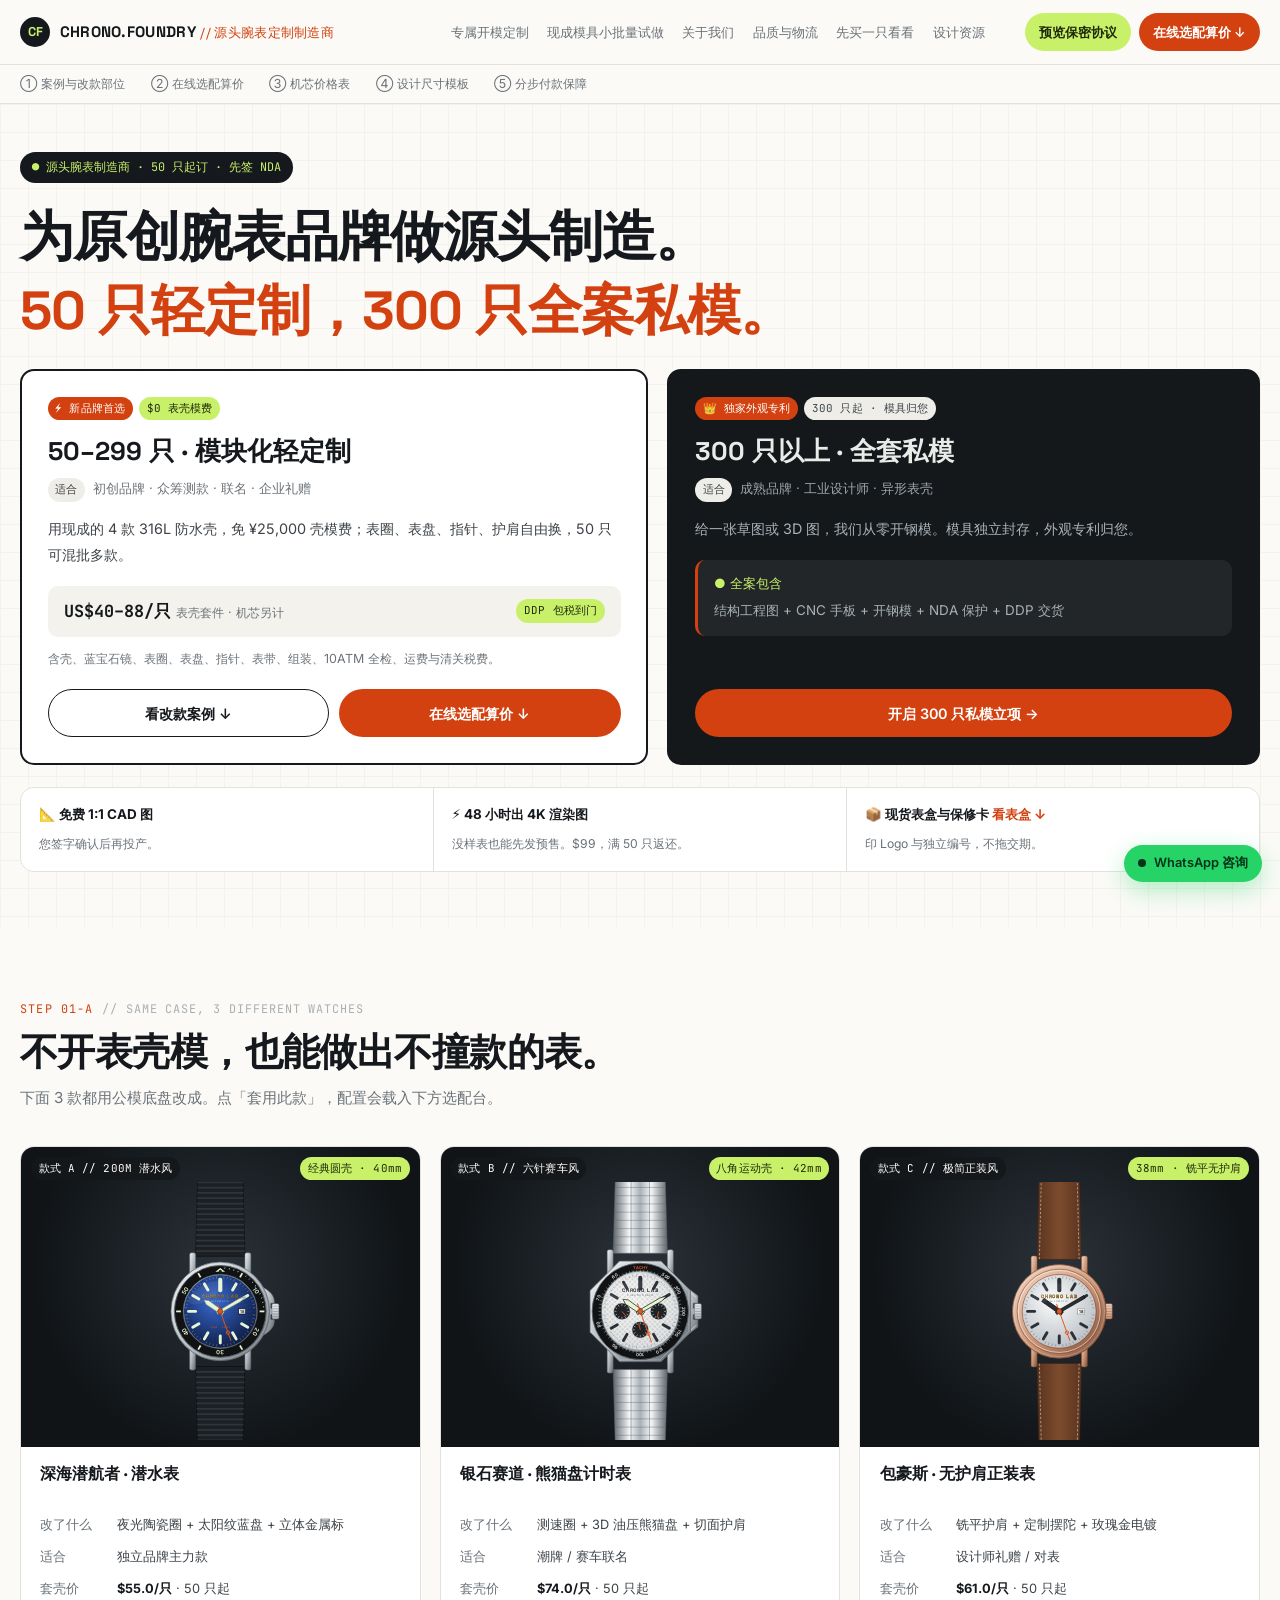
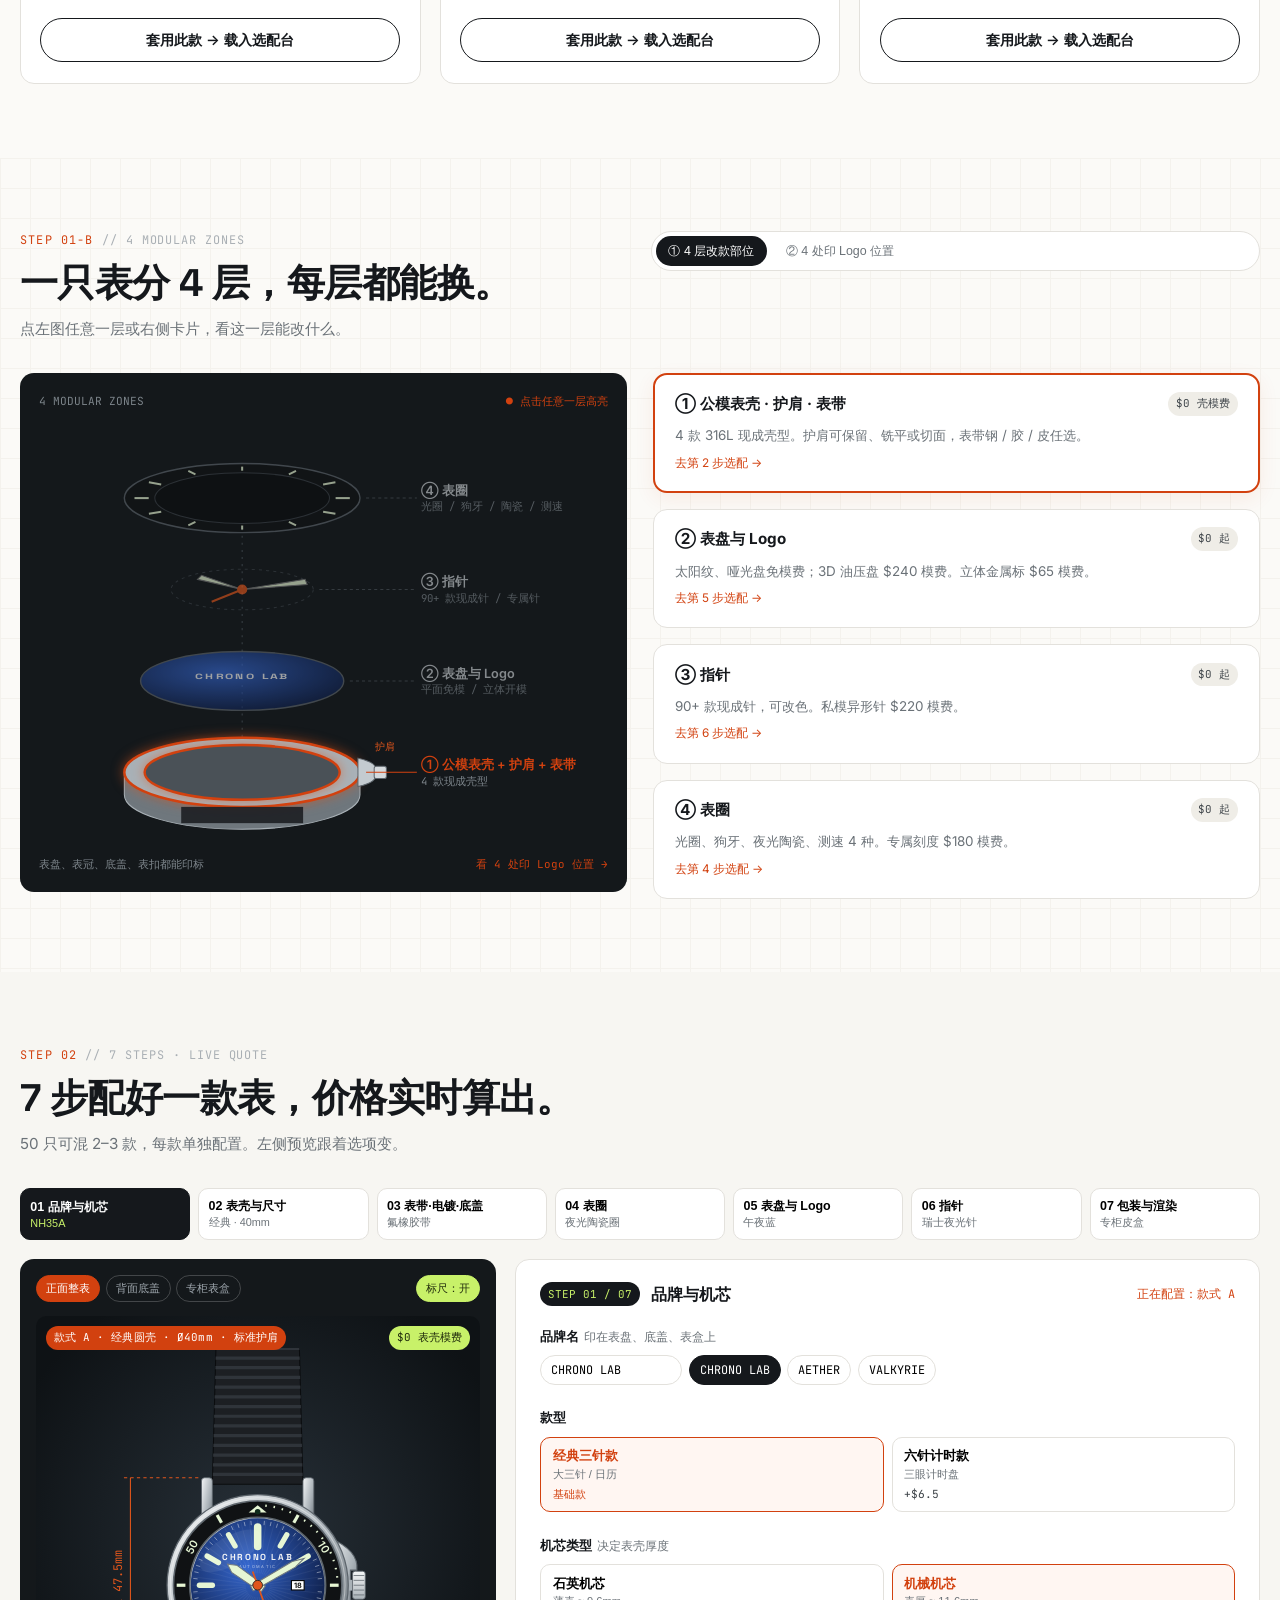
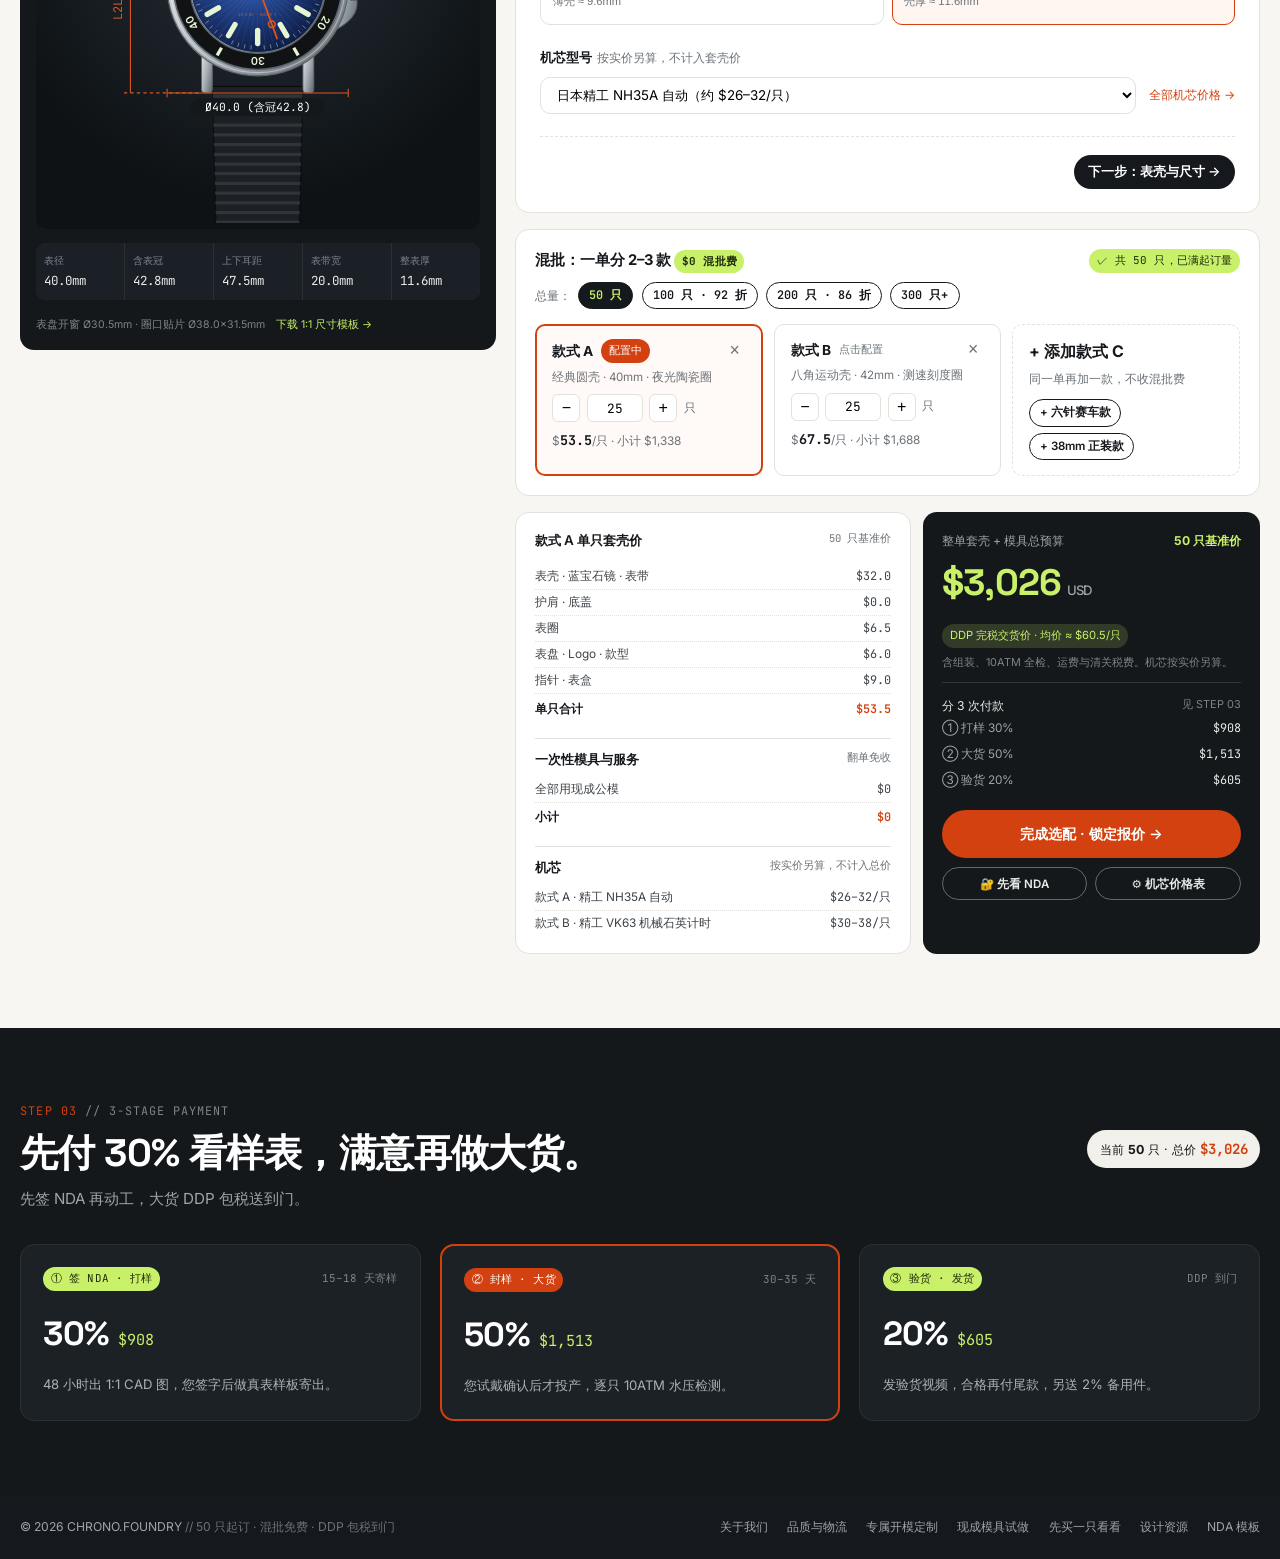
==== commit 48a773ab: "Homepage: restore nav to other pages, real interactive configurator, trimmed copy - Header links bac" ====
--- a/index.html
+++ b/index.html
@@ -3,7 +3,7 @@
 <head>
 <meta charset="UTF-8">
 <meta name="viewport" content="width=device-width, initial-scale=1.0">
-<title>源头腕表定制制造商 — 从 50 只轻定制到 300 只全案私模</title>
+<title>源头腕表定制制造商 — 50 只轻定制 · 300 只全案私模</title>
 <link rel="preconnect" href="https://fonts.googleapis.com">
 <link href="https://fonts.googleapis.com/css2?family=Space+Grotesk:wght@500;600;700&family=Inter:wght@400;500;600;700&family=JetBrains+Mono:wght@400;500;700&display=swap" rel="stylesheet">
 <link rel="stylesheet" href="css/site.css">
@@ -17,15 +17,25 @@
       <span class="hd__name">CHRONO.FOUNDRY<em>// 源头腕表定制制造商</em></span>
     </a>
     <nav class="hd__nav">
+      <a href="full-custom.html">专属开模定制</a>
+      <a href="mold-select.html">现成模具小批量试做</a>
+      <a href="about.html">关于我们</a>
+      <a href="about.html#qc">品质与物流</a>
+      <a href="sample-purchase.html">先买一只看看</a>
+      <a href="handbook.html">设计资源</a>
+    </nav>
+    <div class="hd__actions">
+      <a class="btn btn--lime btn--sm" href="assets/nda-template.html">预览保密协议</a>
+      <a class="btn btn--orange btn--sm" href="#quote">在线选配算价 ↓</a>
+    </div>
+  </div>
+  <div class="subnav">
+    <div class="wrap subnav__in">
       <a href="#cases">① 案例与改款部位</a>
       <a href="#quote">② 在线选配算价</a>
-      <a href="#engines">③ 机芯价格表</a>
+      <a href="#" data-open="engines">③ 机芯价格表</a>
       <a href="handbook.html">④ 设计尺寸模板</a>
       <a href="#pay">⑤ 分步付款保障</a>
-    </nav>
-    <div class="hd__actions">
-      <a class="btn btn--lime" href="handbook.html#nda">预览保密协议</a>
-      <a class="btn btn--orange" href="#quote">在线选配算价 ↓</a>
     </div>
   </div>
 </header>
@@ -35,187 +45,96 @@
 <!-- ============ HERO ============ -->
 <section class="hero">
   <div class="wrap">
-    <div class="badge-row">
-      <span class="badge">● 源头腕表定制制造商 · 50 只起订 · 先签 NDA 保密协议</span>
-    </div>
-
-    <h1 class="hero__h">
-      我们是专为原创品牌服务的源头腕表定制制造商。
-      <span class="hero__h2">从 50 只轻定制到 300 只全案私模，让好设计精准落地。</span>
+    <span class="badge">● 源头腕表制造商 · 50 只起订 · 先签 NDA</span>
+    <h1 class="hero__h">为原创腕表品牌做源头制造。
+      <span class="hero__h2">50 只轻定制，300 只全案私模。</span>
     </h1>
 
-    <div class="hero__col">
-      <div class="quote-box">
-        <p><b>● 想选 300 只以下（50–299 只）？</b></p>
-        <p class="dim">最适合初创独立品牌、众筹测款、潮牌/IP 联名与企业礼赠——不用承担高额表壳开模费与压货风险，低预算也能做出专柜质感。</p>
-      </div>
-      <div class="quote-box">
-        <p><b>● 想选 300 只以上（全案私模）？</b></p>
-        <p class="dim">最适合成熟腕表品牌、原创工业设计师与追求壁龛的主理人——从零独立开五金钢模，打造绝不撞款的异形表壳并独享外观专利。</p>
-      </div>
-    </div>
-
-    <!-- 两档卡片 -->
-    <div class="tiers" id="tiers">
+    <div class="tiers">
       <article class="tier tier--light">
         <div class="tier__tags">
-          <span class="tag tag--orange">⚡ 88% 品牌首选</span>
-          <span class="tag tag--lime">DDP 成交价 US$44–85/只（不含机芯）</span>
-          <span class="tag tag--lime">$0 壳模费</span>
+          <span class="tag tag--orange">⚡ 新品牌首选</span>
+          <span class="tag tag--lime">$0 表壳模费</span>
         </div>
         <h2 class="tier__h">50–299 只 · 模块化轻定制</h2>
-        <p class="tier__lead"><span class="tag tag--soft">适合</span> 初创独立品牌 · Kickstarter 众筹测款 · 潮牌/主理联名 · 预算有限不想压货</p>
-        <p class="tier__body">直接选用我们成熟的圆壳、鲍鱼壳、八角壳、酒桶壳 4 大 316L 防水底盘（免 ¥25,000 表壳壳模费），自由定制表圈、表盘、指针与护肩；公模配件下 50 只即可拆单混批三针、六针与不同尺寸。</p>
+        <p class="tier__lead"><span class="tag tag--soft">适合</span>初创品牌 · 众筹测款 · 联名 · 企业礼赠</p>
+        <p class="tier__body">用现成的 4 款 316L 防水壳，免 ¥25,000 壳模费；表圈、表盘、指针、护肩自由换，50 只可混批多款。</p>
         <div class="price-bar">
-          <div class="price-bar__main">
-            <b>US$44–85/只</b><span>（表壳套件单价）含什么？</span>
-          </div>
+          <div class="price-bar__main"><b>US$40–88/只</b><span>表壳套件 · 机芯另计</span></div>
           <span class="tag tag--lime">DDP 包税到门</span>
         </div>
-        <p class="tier__inc">316L 表壳 + 蓝宝石镜面 + 表圈 + 表盘 + 指针 + 表带 + 底盖 + 无尘组装与 10ATM 防水全检 + 国际运费与清关税费（机芯按当时实价代采或自带）。</p>
+        <p class="tier__inc">含壳、蓝宝石镜、表圈、表盘、指针、表带、组装、10ATM 全检、运费与清关税费。</p>
         <div class="tier__cta">
-          <a class="btn btn--ghost" href="#cases">① 看同壳改款案例 ↓</a>
-          <a class="btn btn--orange" href="#quote">② 自己动手选配算价 ↓</a>
+          <a class="btn btn--ghost" href="#cases">看改款案例 ↓</a>
+          <a class="btn btn--orange" href="#quote">在线选配算价 ↓</a>
         </div>
       </article>
 
       <article class="tier tier--dark">
         <div class="tier__tags">
           <span class="tag tag--orange">👑 独家外观专利</span>
-          <span class="tag tag--soft">300 只起订 · 模具产权 100% 归您</span>
-        </div>
-        <h2 class="tier__h">300 只以上 · 全套私模定制</h2>
-        <p class="tier__lead"><span class="tag tag--soft">适合</span> 成熟腕表品牌 · 工业/产品设计师 · 需定制异形表壳 · 要 100% 独家外观专利</p>
-        <p class="tier__body">想做完全原创的异形表壳、镂空桥板或专属钢带？只要一张草图或 3D 图，我们为您从零独立开五金钢模，全套模具独立封存、外观专利 100% 归您买断独享。</p>
+          <span class="tag tag--soft">300 只起 · 模具归您</span>
+        </div>
+        <h2 class="tier__h">300 只以上 · 全套私模</h2>
+        <p class="tier__lead"><span class="tag tag--soft">适合</span>成熟品牌 · 工业设计师 · 异形表壳</p>
+        <p class="tier__body">给一张草图或 3D 图，我们从零开钢模。模具独立封存，外观专利归您。</p>
         <div class="incl">
-          <p class="incl__t">● 私模全案交付包含：</p>
-          <p class="incl__b">15 年结构工程师画模图 + CNC 手板打样 + 独立开钢模 + 双向量检 NDA 买断保护 + 全球 DDP 包税交货。</p>
-        </div>
-        <a class="btn btn--orange btn--block" href="full-custom.html">开启 300 只私模专属立项 →</a>
-      </article>
-    </div>
-
-    <!-- 信任条 -->
+          <p class="incl__t">● 全案包含</p>
+          <p class="incl__b">结构工程图 + CNC 手板 + 开钢模 + NDA 保护 + DDP 交货</p>
+        </div>
+        <a class="btn btn--orange btn--block" href="full-custom.html">开启 300 只私模立项 →</a>
+      </article>
+    </div>
+
     <div class="trust">
-      <div class="trust__i">
-        <b>📐 免费出 1:1 CAD 工程图</b>
-        <span>打样或下大货免费出具 1:1 尺寸确认图，您签字核版后再投产。</span>
-      </div>
-      <div class="trust__i">
-        <b>⚡ 48 小时交付</b>
-        <span>未打样想先发朋友圈预售？我们 48 小时出 4K 高清商业渲染图。</span>
-      </div>
-      <div class="trust__i">
-        <b>🧾 $99（满 50 只返）</b>
-        <span>未打样想先发图测款？满 50 只全额退还。</span>
-      </div>
-      <div class="trust__i">
-        <b>📦 现货专柜表盒与保修卡 <a href="#">看表盒展示 ↓</a></b>
-        <span>3 款常规现货表盒同步印烫 Logo 与独立编号 VIP 卡，不拖大货交期。</span>
-      </div>
+      <div class="trust__i"><b>📐 免费 1:1 CAD 图</b><span>您签字确认后再投产。</span></div>
+      <div class="trust__i"><b>⚡ 48 小时出 4K 渲染图</b><span>没样表也能先发预售。$99，满 50 只返还。</span></div>
+      <div class="trust__i"><b>📦 现货表盒与保修卡 <a href="#quote" data-view-jump="box">看表盒 ↓</a></b><span>印 Logo 与独立编号，不拖交期。</span></div>
     </div>
   </div>
 </section>
 
 <!-- ============ STEP 01-A ============ -->
 <section class="sec" id="cases">
+  <span id="how" class="anchor"></span>
   <div class="wrap">
     <p class="kicker">STEP 01-A <em>// SAME CASE, 3 DIFFERENT WATCHES</em></p>
-    <h2 class="h2">不用开表壳模具，怎么做成不撞脸的名表？看这 3 个真实例子。</h2>
-    <p class="sub">下面 3 款风格迥异的腕表均基于免壳模费公模底盘改款而成——点击任意一款，直接载入下方选配台算价。</p>
-
-    <div class="case-grid">
-      <article class="case">
-        <div class="case__media">
-          <span class="tag tag--dark">款式 A // 200M 运动潜水风</span>
-          <span class="tag tag--orange case__media-r">经典圆壳 · 40mm</span>
-          <img src="assets/render_sample_2.png" alt="200M 运动潜水表效果图">
-        </div>
-        <div class="case__body">
-          <h3>深海潜航者 · 200M 运动潜水表</h3>
-          <dl class="case__spec">
-            <div><dt>核心改款：</dt><dd>夜光陶瓷圈 + 太阳纹蓝盘 + 立体金属标</dd></div>
-            <div><dt>适用定位：</dt><dd><b>独立微品牌主力爆款 · 40mm 经典圆壳</b></dd></div>
-          </dl>
-          <a class="btn btn--dark btn--block" href="#quote">套用此款配置，去算价格 ↓</a>
-        </div>
-      </article>
-
-      <article class="case">
-        <div class="case__media">
-          <span class="tag tag--dark">款式 B // 六针赛车计时风</span>
-          <span class="tag tag--orange case__media-r">八角运动壳 · 42mm</span>
-          <img src="assets/render_sample_1.png" alt="六针熊猫盘计时表效果图">
-        </div>
-        <div class="case__body">
-          <h3>银石赛道 · 六针熊猫盘计时表</h3>
-          <dl class="case__spec">
-            <div><dt>核心改款：</dt><dd>测速刻度圈 + 3D 油压熊猫盘 + 切面护肩</dd></div>
-            <div><dt>适用定位：</dt><dd><b>潮牌/赛车联名爆款 · 42mm 八角运动壳</b></dd></div>
-          </dl>
-          <a class="btn btn--dark btn--block" href="#quote">套用此款配置，去算价格 ↓</a>
-        </div>
-      </article>
-
-      <article class="case">
-        <div class="case__media">
-          <span class="tag tag--dark">款式 C // 极简复古正装风</span>
-          <span class="tag tag--orange case__media-r">38mm · 铣平无护肩</span>
-          <img src="assets/render_sample_3.png" alt="极简复古正装表效果图">
-        </div>
-        <div class="case__body">
-          <h3>包豪斯极简 · 无护肩复古正装表</h3>
-          <dl class="case__spec">
-            <div><dt>核心改款：</dt><dd>铣平无护肩 + 适度定制摆陀 + 玫瑰金电镀</dd></div>
-            <div><dt>适用定位：</dt><dd><b>设计师礼赠/男女对表 · 38mm 复古圆壳</b></dd></div>
-          </dl>
-          <a class="btn btn--dark btn--block" href="#quote">套用此款配置，去算价格 ↓</a>
-        </div>
-      </article>
-    </div>
-  </div>
-</section>
-
+    <h2 class="h2">不开表壳模，也能做出不撞款的表。</h2>
+    <p class="sub">下面 3 款都用公模底盘改成。点「套用此款」，配置会载入下方选配台。</p>
+    <div class="case-grid" id="caseGrid"><!-- JS 渲染 --></div>
+  </div>
+</section>
 <!-- ============ STEP 01-B ============ -->
 <section class="sec sec--grid" id="zones">
   <div class="wrap">
-    <p class="kicker">STEP 01-B <em>// 4 CUSTOMIZABLE ZONES</em></p>
     <div class="h2-row">
       <div>
-        <h2 class="h2">锁住最贵的防水底盘，换掉这 4 个地方，就是你的原创腕表。</h2>
-        <p class="sub">像汽车共用底盘一样，我们为您免去最昂贵的防水壳体模具费，把决定颜值的 4 大视觉核心件交给您自由发挥：</p>
-      </div>
-      <div class="toggle">
-        <button class="toggle__b is-on" type="button">① 哪 4 个部件能改？</button>
-        <button class="toggle__b" type="button">② 整表哪 4 处能印 Logo？</button>
-      </div>
-    </div>
-
-    <div class="zones">
+        <p class="kicker">STEP 01-B <em>// 4 MODULAR ZONES</em></p>
+        <h2 class="h2">一只表分 4 层，每层都能换。</h2>
+        <p class="sub" data-zsub="zones">点左图任意一层或右侧卡片，看这一层能改什么。</p>
+        <p class="sub" data-zsub="logo" hidden>整表 4 处可印品牌。改品牌名，4 张图同步更新。</p>
+      </div>
+      <div class="toggle" role="tablist">
+        <button class="toggle__b is-on" type="button" data-zview="zones">① 4 层改款部位</button>
+        <button class="toggle__b" type="button" data-zview="logo">② 4 处印 Logo 位置</button>
+      </div>
+    </div>
+
+    <div class="zones" data-zpane="zones">
       <div class="zones__pic">
-        <p class="zones__pic-h">4 MODULAR ZONES <span>● 点击任意一层高亮</span></p>
-        <img src="assets/exploded_view_1.svg" alt="手表爆炸图，四个可改区域">
-        <p class="zones__pic-f">表盘、表冠、底盖、表扣均可印标 <a href="#">看 4 处印 Logo 位置 →</a></p>
-      </div>
-
-      <div class="zones__list">
-        <article class="zone is-on">
-          <div class="zone__h"><b>④ 换表圈 · 一秒切换整表风格</b><span class="tag tag--lime">公模圈 $0 模费</span></div>
-          <p>换夜光陶瓷圈就是硬核潜水表，换测速圈就是赛车计时表，换光圈或狗牙圈就是经典正装表，也支持定制专属刻度。</p>
-        </article>
-        <article class="zone">
-          <div class="zone__h"><b>③ 换指针 · 90+ 款现成指针免费选</b><span class="tag tag--lime">公模针 $0 模费</span></div>
-          <p>太妃针、剑形夜光针、奔驰潜水针等 90+ 款现货针型自由改色；想要秒针尾部带品牌标志，也支持单独开小模冲压针。</p>
-        </article>
-        <article class="zone">
-          <div class="zone__h"><b>② 换表盘与 Logo · 质感丰俭由人</b><span class="tag tag--lime">平面盘/标 $0 模费</span></div>
-          <p>太阳纹、哑光盘与平面移印 Logo 全部免模具费；追求专柜级立体质感，可升级 3D 油压暗纹表盘与立体金属字钉 Logo。</p>
-        </article>
-        <article class="zone">
-          <div class="zone__h"><b>① 选壳型与护肩 · 4 大壳型自由搭配</b><span class="tag tag--lime">4 大底盘 $0 壳模费</span></div>
-          <p>圆壳、鲍鱼壳、八角壳、酒桶壳任选；3 点位护肩支持保留、CNC 铣平或切面精雕，透明底盖还可定制金色品牌摆陀。</p>
-        </article>
-      </div>
+        <div class="zones__pic-h">4 MODULAR ZONES <span>● 点击任意一层高亮</span></div>
+        <div class="zones__svg" id="zonesSvg"></div>
+        <div class="zones__pic-f">表盘、表冠、底盖、表扣都能印标 <a href="#zones" data-zview-go="logo">看 4 处印 Logo 位置 →</a></div>
+      </div>
+      <div class="zones__list" id="zoneList"><!-- JS 渲染 --></div>
+    </div>
+
+    <div class="logos" data-zpane="logo" hidden>
+      <div class="logos__bar">
+        <label>品牌名 <input class="inp" type="text" maxlength="16" data-brand-input></label>
+        <span class="hint">下方选配台的品牌名同步修改</span>
+      </div>
+      <div class="logo-grid" id="logoGrid"><!-- JS 渲染 --></div>
     </div>
   </div>
 </section>
@@ -223,348 +142,131 @@
 <!-- ============ STEP 02 ============ -->
 <section class="sec sec--studio" id="quote">
   <div class="wrap">
-    <p class="kicker">STEP 02 <em>// WATCH STUDIO &amp; INSTANT QUOTE</em></p>
-    <h2 class="h2">亲手搭配你的品牌腕表，右边实时算出整单总价。</h2>
-    <p class="sub">点顶部 7 个步骤自由换件，在右下角「混批凑单栏」自由组合不同款式凑满 50 只。</p>
-
-    <div class="steps">
-      <button class="step is-on" data-s="1" type="button"><b>① 品牌与机芯</b><span>三针 · 机械</span></button>
-      <button class="step" data-s="2" type="button"><b>② 壳型、尺寸与护肩</b><span>经典圆壳 · 40mm</span></button>
-      <button class="step" data-s="3" type="button"><b>③ 表带、壳色与底盖</b><span>氟橡胶带 · 实心底盖</span></button>
-      <button class="step" data-s="4" type="button"><b>④ 表圈款式</b><span>夜光陶瓷圈</span></button>
-      <button class="step" data-s="5" type="button"><b>⑤ 表盘与 Logo</b><span>普通表盘 · 印刷 Logo</span></button>
-      <button class="step" data-s="6" type="button"><b>⑥ 指针款式</b><span>90+ 款夜光针</span></button>
-      <button class="step" data-s="7" type="button"><b>⑦ 表盒与预售图</b><span>专柜皮盒</span></button>
-    </div>
-
+    <p class="kicker">STEP 02 <em>// 7 STEPS · LIVE QUOTE</em></p>
+    <h2 class="h2">7 步配好一款表，价格实时算出。</h2>
+    <p class="sub">50 只可混 2–3 款，每款单独配置。左侧预览跟着选项变。</p>
+    <div class="steps" id="steps"><!-- JS 渲染 --></div>
     <div class="studio">
-      <!-- 左：预览 -->
       <div class="preview">
         <div class="preview__tabs">
-          <button class="ptab is-on" data-view="front" type="button">● 手表正面</button>
-          <button class="ptab" data-view="back" type="button">● 背面底盖</button>
-          <button class="ptab" data-view="box" type="button">● 专柜表盒</button>
+          <button class="ptab is-on" type="button" data-view="front">正面整表</button>
+          <button class="ptab" type="button" data-view="back">背面底盖</button>
+          <button class="ptab" type="button" data-view="box">专柜表盒</button>
+          <button class="ptab ptab--r is-on" type="button" id="rulerBtn">标尺：开</button>
         </div>
         <div class="preview__stage">
-          <span class="tag tag--orange">经典圆壳 · Ø40.0mm · 标准运动护肩</span>
-          <span class="tag tag--lime preview__stage-r">$0 壳模具费</span>
-          <img id="pvImg" src="assets/render_sample_2.png" alt="当前配置效果图">
-        </div>
-        <dl class="dims">
-          <div><dt>表径</dt><dd>Ø40.0</dd></div>
-          <div><dt>含把头宽</dt><dd>42.8mm</dd></div>
-          <div><dt>上下耳距</dt><dd>47.5mm</dd></div>
-          <div><dt>表带宽度</dt><dd>20.0mm</dd></div>
-          <div><dt>整表厚度</dt><dd id="pvThick">11.6mm</dd></div>
-        </dl>
-        <p class="preview__foot">字面开窗：Ø30.5mm · 圈口内径：Ø36.8×31.5mm　<a href="handbook.html">📐 设计尺寸模板 ↗</a>　<a href="#engines">⚙ 机芯价格表 ↗</a></p>
-      </div>
-
-      <!-- 右：面板 -->
+          <span class="tag tag--orange" id="pvTag"></span>
+          <span class="tag tag--lime preview__stage-r" id="pvMold">$0 表壳模费</span>
+          <div class="preview__svg" id="pvSvg"></div>
+        </div>
+        <dl class="dims" id="dims"></dl>
+        <p class="preview__foot" id="pvFoot"></p>
+      </div>
+
       <div class="panel">
-        <div class="pane" data-pane="1">
-          <div class="pane__h"><span class="pane__n">STEP 1 / 7</span><h3>输入你的品牌英文名 &amp; 选择机芯类型</h3></div>
-          <div class="row">
-            <label class="row__l">品牌英文名<span>（实时同步表盘、底盖与表盒）</span></label>
-            <div class="chips">
-              <button class="chip is-on" type="button" data-brand="CHRONO LAB">CHRONO LAB</button>
-              <button class="chip" type="button" data-brand="AETHER">AETHER</button>
-              <button class="chip" type="button" data-brand="VALKYRIE">VALKYRIE</button>
-              <input class="inp" id="brandInput" placeholder="或自己输入" maxlength="14">
+        <div class="pane" id="pane"><!-- JS 渲染当前步骤 --></div>
+
+        <div class="batch">
+          <div class="batch__h">
+            <b>混批：一单分 2–3 款 <span class="tag tag--lime">$0 混批费</span></b>
+            <span class="tag" id="okTag"></span>
+          </div>
+          <p class="batch__t">总量：
+            <button class="qbtn" type="button" data-qty="50">50 只</button>
+            <button class="qbtn" type="button" data-qty="100">100 只 · 92 折</button>
+            <button class="qbtn" type="button" data-qty="200">200 只 · 86 折</button>
+            <button class="qbtn" type="button" data-qty="300">300 只+</button>
+            <a class="link" id="bigTip" href="full-custom.html" hidden>300 只以上可开全套私模 →</a>
+          </p>
+          <div class="batch__row" id="styleCards"><!-- JS 渲染 --></div>
+        </div>
+
+        <div class="qbottom">
+          <div class="breakdown" id="bkd"><!-- JS 渲染 --></div>
+          <div class="total">
+            <p class="total__l">整单套壳 + 模具总预算 <b id="tierTag"></b></p>
+            <p class="total__v">$<span id="sum">0</span><small>USD</small></p>
+            <span class="total__ddp">DDP 完税交货价 · 均价 ≈ $<span id="avg">0</span>/只</span>
+            <p class="total__note">含组装、10ATM 全检、运费与清关税费。机芯按实价另算。</p>
+            <div class="total__pay">
+              <p>分 3 次付款 <span>见 STEP 03</span></p>
+              <div class="total__pay-r">① 打样 30%<em>$<span id="pay1">0</span></em></div>
+              <div class="total__pay-r">② 大货 50%<em>$<span id="pay2">0</span></em></div>
+              <div class="total__pay-r">③ 验货 20%<em>$<span id="pay3">0</span></em></div>
             </div>
-            <p class="hint">支持英文缩写或品牌全称</p>
-          </div>
-          <div class="row">
-            <div class="opts opts--4">
-              <button class="opt is-on" type="button" data-mv="auto"><b>经典三针款</b><span>大三针 / 日历</span></button>
-              <button class="opt" type="button" data-mv="chrono"><b>六针计时款</b><span>三眼赛车秒跑</span></button>
-              <button class="opt" type="button" data-mv="quartz"><b>石英机芯</b><span>薄壳 ~9.6mm</span></button>
-              <button class="opt" type="button" data-mv="auto2"><b>机械机芯</b><span>壳厚 ~11.6mm</span></button>
+            <a class="btn btn--orange btn--block" href="inquiry.html">完成选配 · 锁定报价 →</a>
+            <div class="total__alt">
+              <a class="btn btn--ghost" href="assets/nda-template.html">🔐 先看 NDA</a>
+              <a class="btn btn--ghost" href="#" data-open="engines">⚙ 机芯价格表</a>
             </div>
           </div>
-          <div class="row">
-            <div class="select-row">
-              <select id="mvSelect">
-                <option value="110|auto">日本精工 NH35A 自动机械（+US$110/只 · 按卖价另算）</option>
-                <option value="48|quartz">日本 Miyota 2035 石英（+US$48/只 · 按卖价另算）</option>
-                <option value="0|none">客户自带机芯（+US$0 含装配）</option>
-              </select>
-              <a class="link" href="#engines">机芯参考价 ↗</a>
-            </div>
-          </div>
-        </div>
-
-        <div class="pane" data-pane="2" hidden>
-          <div class="pane__h"><span class="pane__n">STEP 2 / 7</span><h3>选壳型、尺寸与护肩</h3></div>
-          <div class="row">
-            <label class="row__l">壳型<span>（4 大公模底盘，全部 $0 壳模费）</span></label>
-            <div class="opts opts--4">
-              <button class="opt is-on" type="button" data-case="40"><b>经典圆壳</b><span>Ø40.0 · 百搭</span></button>
-              <button class="opt" type="button" data-case="42"><b>八角运动壳</b><span>Ø42.0 · 潜水</span></button>
-              <button class="opt" type="button" data-case="38"><b>复古正装壳</b><span>Ø38.0 · 轻薄</span></button>
-              <button class="opt" type="button" data-case="41"><b>酒桶壳</b><span>41×38 · 异形</span></button>
-            </div>
-          </div>
-          <div class="row">
-            <label class="row__l">护肩<span>（3 点位）</span></label>
-            <div class="opts opts--3">
-              <button class="opt is-on" type="button" data-guard="0"><b>标准护肩</b><span>保留 · $0</span></button>
-              <button class="opt" type="button" data-guard="6"><b>CNC 铣平</b><span>无护肩 · +US$6</span></button>
-              <button class="opt" type="button" data-guard="12"><b>切面精雕</b><span>雕塑感 · +US$12</span></button>
-            </div>
-          </div>
-        </div>
-
-        <div class="pane" data-pane="3" hidden>
-          <div class="pane__h"><span class="pane__n">STEP 3 / 7</span><h3>选表带材质、电镀颜色与底盖/摆陀</h3></div>
-          <div class="row">
-            <label class="row__l">表带材质与颜色<span>（按材质算价）</span></label>
-            <div class="opts opts--3">
-              <button class="opt is-on" type="button" data-strap="0"><b>氟橡胶带</b><span>黑/蓝/绿 · +$0</span></button>
-              <button class="opt" type="button" data-strap="8"><b>细纹真皮带</b><span>棕/黑 · +$8</span></button>
-              <button class="opt" type="button" data-strap="18"><b>实心钢带</b><span>拉丝 · +$18</span></button>
-            </div>
-          </div>
-          <div class="row">
-            <label class="row__l">表壳电镀颜色<span>（PVD）</span></label>
-            <div class="opts opts--4">
-              <button class="opt is-on" type="button" data-plate="0"><b>钢本色</b><span>拉丝 · +$0</span></button>
-              <button class="opt" type="button" data-plate="5"><b>金色</b><span>+$5</span></button>
-              <button class="opt" type="button" data-plate="5"><b>玫瑰金</b><span>+$5</span></button>
-              <button class="opt" type="button" data-plate="5"><b>黑色 DLC</b><span>+$5</span></button>
-            </div>
-          </div>
-          <div class="row">
-            <label class="row__l">底盖与摆陀<span>（机械款可选）</span></label>
-            <div class="opts opts--3">
-              <button class="opt is-on" type="button" data-back="0"><b>实心底盖</b><span>可刻字 · +$0</span></button>
-              <button class="opt" type="button" data-back="4"><b>透底</b><span>看摆陀 · +$4</span></button>
-              <button class="opt" type="button" data-back="10"><b>透底 + 定制摆陀</b><span>+$10</span></button>
-            </div>
-          </div>
-        </div>
-
-        <div class="pane" data-pane="4" hidden>
-          <div class="pane__h"><span class="pane__n">STEP 4 / 7</span><h3>选表圈款式</h3></div>
-          <div class="row">
-            <div class="opts opts--4">
-              <button class="opt is-on" type="button" data-bezel="6.5"><b>夜光陶瓷圈</b><span>潜水 · +$6.5</span></button>
-              <button class="opt" type="button" data-bezel="8"><b>测速刻度圈</b><span>赛车 · +$8</span></button>
-              <button class="opt" type="button" data-bezel="0"><b>光面圈</b><span>正装 · +$0</span></button>
-              <button class="opt" type="button" data-bezel="4"><b>狗牙圈</b><span>经典 · +$4</span></button>
-            </div>
-          </div>
-        </div>
-
-        <div class="pane" data-pane="5" hidden>
-          <div class="pane__h"><span class="pane__n">STEP 5 / 7</span><h3>选表盘工艺与 Logo 方式</h3></div>
-          <div class="row">
-            <label class="row__l">表盘工艺</label>
-            <div class="opts opts--4">
-              <button class="opt is-on" type="button" data-dial="6"><b>普通表盘</b><span>太阳纹 · +$6</span></button>
-              <button class="opt" type="button" data-dial="0"><b>哑光盘</b><span>+$0</span></button>
-              <button class="opt" type="button" data-dial="9"><b>3D 油压盘</b><span>+$9</span></button>
-              <button class="opt" type="button" data-dial="16"><b>贝母/陨石盘</b><span>+$16</span></button>
-            </div>
-          </div>
-          <div class="row">
-            <label class="row__l">Logo 方式</label>
-            <div class="opts opts--3">
-              <button class="opt is-on" type="button" data-logo="0"><b>平面印刷</b><span>免模 · +$0</span></button>
-              <button class="opt" type="button" data-logo="9"><b>立体金属字</b><span>+$9</span></button>
-              <button class="opt" type="button" data-logo="0"><b>无 Logo</b><span>+$0</span></button>
-            </div>
-          </div>
-        </div>
-
-        <div class="pane" data-pane="6" hidden>
-          <div class="pane__h"><span class="pane__n">STEP 6 / 7</span><h3>选指针款式</h3></div>
-          <div class="row">
-            <div class="opts opts--4">
-              <button class="opt is-on" type="button" data-hand="0"><b>剑形夜光针</b><span>+$0</span></button>
-              <button class="opt" type="button" data-hand="0"><b>太妃针</b><span>+$0</span></button>
-              <button class="opt" type="button" data-hand="3"><b>奔驰潜水针</b><span>+$3</span></button>
-              <button class="opt" type="button" data-hand="0"><b>无 Logo 素针</b><span>+$0</span></button>
-            </div>
-            <p class="hint">90+ 款现货针型均可改色，不加价。</p>
-          </div>
-        </div>
-
-        <div class="pane" data-pane="7" hidden>
-          <div class="pane__h"><span class="pane__n">STEP 7 / 7</span><h3>选表盒、保修卡与预售图</h3></div>
-          <div class="row">
-            <label class="row__l">表盒</label>
-            <div class="opts opts--3">
-              <button class="opt is-on" type="button" data-box="0"><b>专柜皮盒</b><span>含保修卡 · +$0</span></button>
-              <button class="opt" type="button" data-box="4"><b>礼盒 + 备用带</b><span>+$4</span></button>
-              <button class="opt" type="button" data-box="0"><b>简装</b><span>+$0</span></button>
-            </div>
-          </div>
-          <div class="row">
-            <label class="row__l">预售图</label>
-            <div class="opts opts--2">
-              <button class="opt is-on" type="button" data-render="0"><b>我自备渲染图</b><span>+$0</span></button>
-              <button class="opt" type="button" data-render="99"><b>4K 商业渲染图</b><span>+$99（满 50 只退）</span></button>
-            </div>
-          </div>
-        </div>
-
-        <!-- 混批 -->
-        <div class="batch">
-          <div class="batch__h"><b>🔥 多款式混批凑单栏（50 只起批量）</b><span class="tag tag--lime" id="okTag">✓ 已凑满 50 只起订量</span></div>
-          <p class="batch__t">点击快速选总量 →
-            <button class="qbtn" type="button" data-qty="50">50 只</button>
-            <button class="qbtn" type="button" data-qty="100">100 只</button>
-            <button class="qbtn" type="button" data-qty="200">200 只</button>
-            <span class="batch__t-note">（也可逐款加减）</span>
-          </p>
-          <div class="batch__row">
-            <div class="batch__card">
-              <div class="batch__card-h"><b>款式 A · 经典</b><span>经典圆壳 40mm · 经典三针</span></div>
-              <p class="batch__card-p">氟橡胶带 · 夜光陶瓷圈 · 普通表盘</p>
-              <div class="stepper">
-                <span>本款数量：</span>
-                <button type="button" data-d="-5" data-t="A">−</button>
-                <input id="qtyA" type="number" value="25" min="0" max="999">
-                <button type="button" data-d="5" data-t="A">+</button>
-              </div>
-              <p class="batch__card-u">款式 A 单价：<b>US$<span id="unitA">0</span>/只</b></p>
-            </div>
-            <div class="batch__card">
-              <div class="batch__card-h"><b>款式 B · 运动</b><span>八角运动壳 42mm · 六针计时</span></div>
-              <p class="batch__card-p">实心钢带 · 测速圈 · 熊猫盘</p>
-              <div class="stepper">
-                <span>本款数量：</span>
-                <button type="button" data-d="-5" data-t="B">−</button>
-                <input id="qtyB" type="number" value="25" min="0" max="999">
-                <button type="button" data-d="5" data-t="B">+</button>
-              </div>
-              <p class="batch__card-u">款式 B 单价：<b>US$<span id="unitB">0</span>/只</b></p>
-            </div>
-          </div>
-          <div class="batch__add">
-            <button class="btn btn--ghost" type="button">+ 添加「款式 C」一起混批</button>
-            <span>一键加入热门公模款一起凑满 50 只：</span>
-            <button class="btn btn--dark" type="button">+ 六针赛车款</button>
-            <button class="btn btn--dark" type="button">+ 38mm 正装款</button>
-          </div>
-        </div>
-
-        <!-- 拆分 + 总价 -->
-        <div class="qbottom">
-          <div class="breakdown">
-            <p class="bkd__t">实时成本拆分明细 <span id="tierTag">50 只基准价</span></p>
-
-            <div class="bkd">
-              <p class="bkd__h"><b>一、表壳套件单价</b><span>不含机芯</span></p>
-              <ul>
-                <li><span>当前编辑【款式 A】单只明细：</span><em></em></li>
-                <li><span>· 壳/圈/带（经典圆壳·Ø40.0mm）</span><em>US$<b id="pShell">32.0</b></em></li>
-                <li><span>· 表圈（夜光陶瓷）</span><em>+US$<b id="pBezel">6.5</b></em></li>
-                <li><span>· 表盘（普通表盘 + 印刷 Logo）</span><em>+US$<b id="pDial">6.0</b></em></li>
-                <li><span>· 指针与表盒（90+ 款夜光针·专柜皮盒）</span><em>+US$<b id="pHand">0.0</b></em></li>
-                <li class="bkd__tot"><span>款式 A 单价：</span><em>US$<b id="unitA2">55.5</b>/只</em></li>
-                <li><span>· 款式 A（三针·25 只）</span><em>US$<b id="lineA">1,388</b></em></li>
-                <li><span>· 款式 B（六针·25 只）</span><em>US$<b id="lineB">1,688</b></em></li>
-                <li class="bkd__tot"><span>整单 50 只 套壳小计：</span><em>US$<b id="kitSum">3,026</b></em></li>
-              </ul>
-            </div>
-
-            <div class="bkd">
-              <p class="bkd__h"><b>二、一次性模具费</b><span>仅收一次</span></p>
-              <ul>
-                <li><span>· 表圈 / 表盘 / Logo / 指针</span><em>US$0</em></li>
-                <li><span>· 特种盘面或立体标</span><em>US$0</em></li>
-              </ul>
-            </div>
-
-            <div class="bkd">
-              <p class="bkd__h"><b>三、机芯配置</b><span>按实时价代采，也可自带</span></p>
-              <ul>
-                <li><span>· 当前选择</span><em id="mvLine">精工 NH35A 自动机械</em></li>
-                <li><span>· 单只机芯价</span><em>US$<b id="mvPrice">110</b>/只</em></li>
-                <li class="bkd__tot"><span>机芯小计（按当前件数）</span><em>US$<b id="mvSum">0</b></em></li>
-              </ul>
-            </div>
-          </div>
-
-          <aside class="total">
-            <p class="total__l">整单套壳 + 模具总价：<span>均价 ≈ US$<b id="avg">61/只</b></span></p>
-            <p class="total__v"><span id="sum">3,026</span><small>USD</small></p>
-            <p class="total__ddp">🌐 DDP 包税成交价</p>
-            <p class="total__note">已含顺丰国际 / DHL 运费及目的国清关税费，包邮包税直送您指定地址。</p>
-            <div class="total__pay">
-              <p><b>💳 分 3 步付款</b><span>（先看真表样板再做大货）</span></p>
-              <div class="total__pay-r"><span>① 30% 签样</span><em id="pay30">US$0</em></div>
-              <div class="total__pay-r"><span>② 50% 大货</span><em id="pay50">US$0</em></div>
-              <div class="total__pay-r"><span>③ 20% 发货前</span><em id="pay20">US$0</em></div>
-            </div>
-            <a class="btn btn--orange btn--block" href="inquiry.html">🔒 锁定此混批报价 &amp; 索取盖章《保密协议》</a>
-            <div class="total__alt">
-              <button class="btn btn--ghost" type="button">📄 导出 PDF 报价单</button>
-              <button class="btn btn--ghost" type="button">🔐 加密上传设计稿</button>
-            </div>
-          </aside>
-        </div>
-      </div>
-    </div>
-  </div>
-</section>
-
+        </div>
+      </div>
+    </div>
+  </div>
+</section>
 <!-- ============ STEP 03 ============ -->
 <section class="sec sec--dark" id="pay">
   <div class="wrap">
-    <p class="kicker kicker--onDark">STEP 03 <em>// PAYMENT &amp; DELIVERY MILESTONES</em></p>
+    <p class="kicker kicker--onDark">STEP 03 <em>// 3-STAGE PAYMENT</em></p>
     <div class="h2-row">
       <div>
-        <h2 class="h2">先付 30% 看真表样板，亲手试戴满意后，再做大货。</h2>
-        <p class="sub">三段式分步付款，签好保密协议再动工，大货按 DDP 条款包税直送您手中。</p>
-      </div>
-      <span class="pay-now">当前选配（<b id="payQty">50</b> 只）DDP 总价：<b class="pay-now__v">$<span id="paySum">3,026</span> USD</b></span>
-    </div>
-
+        <h2 class="h2">先付 30% 看样表，满意再做大货。</h2>
+        <p class="sub">先签 NDA 再动工，大货 DDP 包税送到门。</p>
+      </div>
+      <span class="pay-now">当前 <b id="payQty">50</b> 只 · 总价 <b class="pay-now__v">$<span id="paySum">0</span></b></span>
+    </div>
     <div class="pay-grid">
       <article class="payc">
-        <div class="payc__h"><span class="tag tag--lime">第 1 阶段 · 签 NDA &amp; 启动打样</span><em>15–18 天寄样</em></div>
-        <p class="payc__v"><b>先付 30%</b><span>看真表样板</span></p>
-        <p class="payc__u">当前配置应付：<b>$<span id="pay1">908</span> USD</b></p>
-        <p class="payc__d">先签盖章《NDA 保密协议》再付 30% 定金。工程师 48 小时内免费出具 1:1 CAD 图供您签字核对，15–18 天做出完整真表样板寄给您亲手试戴。</p>
-        <p class="payc__f">✓ 拿到手：盖章 NDA + 1:1 CAD 图 + 完整实物样表</p>
+        <div class="payc__h"><span class="tag tag--lime">① 签 NDA · 打样</span><em>15–18 天寄样</em></div>
+        <p class="payc__v"><b>30%</b><span>$<span id="pay1b">0</span></span></p>
+        <p class="payc__d">48 小时出 1:1 CAD 图，您签字后做真表样板寄出。</p>
       </article>
       <article class="payc payc--mid">
-        <div class="payc__h"><span class="tag tag--orange">第 2 阶段 · 封样排产大货</span><em>30–35 天交货</em></div>
-        <p class="payc__v"><b>再付 50%</b><span>满意再做大批量</span></p>
-        <p class="payc__u">样板确认后付：<b>$<span id="pay2">1,513</span> USD</b></p>
-        <p class="payc__d">没看到满意的实物样表，绝不盲目投产大批量！等您亲手确认质感、颜色与夜光完全达标后，再付 50% 启动大货生产与 10ATM 防水全检。</p>
-        <p class="payc__f">✓ 保障：大货 100% 按签字封样标准生产并逐只真水压全检</p>
+        <div class="payc__h"><span class="tag tag--orange">② 封样 · 大货</span><em>30–35 天</em></div>
+        <p class="payc__v"><b>50%</b><span>$<span id="pay2b">0</span></span></p>
+        <p class="payc__d">您试戴确认后才投产，逐只 10ATM 水压检测。</p>
       </article>
       <article class="payc">
-        <div class="payc__h"><span class="tag tag--lime">第 3 阶段 · 验货 &amp; 海外直达</span><em>DDP 包税到门</em></div>
-        <p class="payc__v"><b>最后 20%</b><span>验货合格再结清</span></p>
-        <p class="payc__u">出货前结算：<b>$<span id="pay3">605</span> USD</b></p>
-        <p class="payc__d">大货完成后拍摄一对一高清验货视频供您远程确认；检验合格再结清 20% 尾款，通过顺丰国际 / DHL 支持海外发货（DDP 包税包邮直送到门）。</p>
-        <p class="payc__f">✓ 附赠：包税直送 + 免费附赠 2% 售后备用件</p>
-      </article>
-    </div>
-  </div>
-</section>
+        <div class="payc__h"><span class="tag tag--lime">③ 验货 · 发货</span><em>DDP 到门</em></div>
+        <p class="payc__v"><b>20%</b><span>$<span id="pay3b">0</span></span></p>
+        <p class="payc__d">发验货视频，合格再付尾款，另送 2% 备用件。</p>
+      </article>
+    </div>
+  </div>
+</section>
+
+<!-- 机芯价格表 -->
+<div class="modal" id="engines" hidden>
+  <div class="modal__box" role="dialog" aria-labelledby="engH">
+    <button class="modal__x" type="button" data-close aria-label="关闭">×</button>
+    <h3 id="engH">机芯参考价</h3>
+    <p class="hint">批量采购区间，下单按当期实价。机芯不计入套壳总价；自带机芯免费装配。</p>
+    <table class="eng"><thead><tr><th>款型</th><th>机芯</th><th>US$/只</th></tr></thead><tbody id="engBody"></tbody></table>
+  </div>
+</div>
+
+</main>
 
 <footer class="ft">
   <div class="wrap ft__in">
-    <p>© 2026 CHRONO.FOUNDRY <em>// 源头腕表定制制造商 · 50 只起订 · 公模按款混批 · DDP 包税到门</em></p>
+    <p>© 2026 CHRONO.FOUNDRY <em>// 50 只起订 · 混批免费 · DDP 包税到门</em></p>
     <nav class="ft__nav">
-      <a href="handbook.html#nda">🔐 预览《NDA 保密协议》</a>
-      <a href="handbook.html">📐 设计尺寸模板</a>
-      <a href="#engines">⚙ 机芯价格表</a>
-      <a href="inquiry.html">📄 下载报价单</a>
+      <a href="about.html">关于我们</a>
+      <a href="about.html#qc">品质与物流</a>
+      <a href="full-custom.html">专属开模定制</a>
+      <a href="mold-select.html">现成模具试做</a>
+      <a href="sample-purchase.html">先买一只看看</a>
+      <a href="handbook.html">设计资源</a>
+      <a href="assets/nda-template.html">NDA 模板</a>
     </nav>
   </div>
 </footer>
 
-</main>
-
-<a class="wa" href="#" aria-label="WhatsApp 咨询"><span></span>WhatsApp 咨询</a>
-
+<a class="wa" href="inquiry.html" aria-label="WhatsApp 咨询"><span></span>WhatsApp 咨询</a>
+
+<script src="js/cf-data.js"></script>
+<script src="js/cf-watch.js"></script>
 <script src="js/site.js"></script>
 </body>
 </html>
--- a/css/site.css
+++ b/css/site.css
@@ -22,6 +22,7 @@
 }
 
 * { box-sizing: border-box; }
+[hidden] { display: none !important; }
 html { scroll-behavior: smooth; }
 body {
   margin: 0;
@@ -133,7 +134,7 @@
 .tier--dark .btn--block { margin-top: auto; }
 
 /* ---------- 信任条 ---------- */
-.trust { display: grid; grid-template-columns: repeat(4, 1fr); gap: 1px; background: var(--line); border: 1px solid var(--line); border-radius: var(--r-l); overflow: hidden; margin-top: 1.4rem; }
+.trust { display: grid; grid-template-columns: repeat(3, 1fr); gap: 1px; background: var(--line); border: 1px solid var(--line); border-radius: var(--r-l); overflow: hidden; margin-top: 1.4rem; }
 .trust__i { background: #fff; padding: 1rem 1.1rem; }
 .trust__i b { display: block; font-size: .84rem; margin-bottom: .3em; }
 .trust__i span { font-size: .76rem; color: var(--mute); line-height: 1.6; }
@@ -164,7 +165,7 @@
 .case { background: #fff; border: 1px solid var(--line); border-radius: var(--r-l); overflow: hidden; display: flex; flex-direction: column; transition: transform .18s ease, box-shadow .18s ease; }
 .case:hover { transform: translateY(-3px); box-shadow: 0 12px 28px rgba(20,24,27,.09); }
 .case__media { position: relative; background: var(--dark); aspect-ratio: 5/4; }
-.case__media img { width: 100%; height: 100%; object-fit: cover; }
+.case__media svg { width: 100%; height: 100%; display: block; padding: 2.2rem .6rem .4rem; }
 .case__media .tag:first-child { position: absolute; top: 10px; left: 10px; }
 .case__media-r { position: absolute; top: 10px; right: 10px; }
 .case__body { padding: 1.1rem 1.2rem 1.3rem; display: flex; flex-direction: column; flex: 1; }
@@ -184,7 +185,7 @@
 .zones__pic { background: var(--dark); border-radius: var(--r-l); padding: 1.2rem; position: sticky; top: 80px; }
 .zones__pic-h { display: flex; justify-content: space-between; font-family: var(--mono); font-size: .7rem; color: #7C848A; margin-bottom: 1rem; }
 .zones__pic-h span { color: var(--orange); }
-.zones__pic img { width: 100%; }
+.zones__svg svg { width: 100%; display: block; }
 .zones__pic-f { font-family: var(--mono); font-size: .68rem; color: #7C848A; margin-top: .8rem; display: flex; justify-content: space-between; }
 .zones__pic-f a { color: var(--orange); }
 .zones__list { display: flex; flex-direction: column; gap: 1rem; }
@@ -215,7 +216,7 @@
 .preview__stage { position: relative; border-radius: var(--r); overflow: hidden; background: #0E1215; }
 .preview__stage .tag--orange { position: absolute; top: 10px; left: 10px; z-index: 2; }
 .preview__stage-r { position: absolute; top: 10px; right: 10px; z-index: 2; }
-.preview__stage img { width: 100%; }
+.preview__svg svg { width: 100%; display: block; aspect-ratio: 400/440; }
 .dims { display: grid; grid-template-columns: repeat(5, 1fr); gap: 1px; background: rgba(255,255,255,.1); border-radius: var(--r); overflow: hidden; margin-top: .9rem; }
 .dims div { background: #1A2026; padding: .6em .5em; }
 .dims dt { font-size: .62rem; color: #7C848A; }
@@ -371,3 +372,132 @@
   border: 1px solid var(--ink); background: #fff; color: var(--ink); cursor: pointer;
 }
 .qbtn:hover, .qbtn.is-on { background: var(--ink); color: var(--lime); border-color: var(--ink); }
+
+/* ===== 交互版补充 ===== */
+.subnav { border-top: 1px solid var(--line); background: rgba(251,250,247,.96); }
+.subnav__in { display: flex; gap: 1.6rem; overflow-x: auto; min-height: 38px; align-items: center; }
+.subnav a { font-size: .78rem; color: var(--mute); white-space: nowrap; }
+.subnav a:hover { color: var(--orange); }
+.anchor { display: block; position: relative; top: -120px; visibility: hidden; }
+section[id] { scroll-margin-top: 110px; }
+
+.hero { padding: 3rem 0 3.4rem; }
+.hero .badge { margin-bottom: 1.4rem; }
+.tier__body { line-height: 1.8; }
+.sec { padding: 4.6rem 0; }
+
+/* 案例卡 */
+.case__media { aspect-ratio: auto; height: 300px; background: radial-gradient(circle at 50% 40%, #2a3138, #101417 70%); }
+.case__media .tag { position: absolute; top: 10px; z-index: 1; }
+.case__media .tag:first-child { left: 10px; }
+.case__spec { gap: .7em; }
+
+/* 01-B 分解图 */
+.zones__svg .zl { cursor: pointer; }
+.zones__svg .zl__ln { stroke: #4a5157; stroke-width: 1; stroke-dasharray: 3 3; }
+.zones__svg .zl__t { font: 600 12.5px var(--body); fill: #C9CED2; }
+.zones__svg .zl__n { font: 10.5px var(--mono); fill: #7C848A; }
+.zones__svg .zl:hover .zl__t { fill: #fff; }
+.zones__svg .zl.is-on .zl__t { fill: var(--orange); }
+.zones__svg .zl.is-on .zl__ln { stroke: var(--orange); stroke-dasharray: none; }
+.zones__svg .zl.is-on > ellipse:not(.zl__hit) { stroke: var(--orange); stroke-width: 2.4; filter: drop-shadow(0 0 6px rgba(224,86,28,.55)); }
+.zones__svg .zl:not(.is-on) { opacity: .62; }
+.zone { cursor: pointer; transition: border-color .15s; }
+.zone:hover { border-color: #C9C5BC; }
+.zone .link { display: inline-block; margin-top: .6em; }
+.zone.is-on { padding: calc(1.1rem - 1px) calc(1.3rem - 1px); }
+
+.logos__bar { display: flex; align-items: center; gap: 1rem; margin-top: 2rem; flex-wrap: wrap; }
+.logos__bar label { font-size: .84rem; font-weight: 600; display: flex; gap: .6rem; align-items: center; }
+.logo-grid { display: grid; grid-template-columns: repeat(4, 1fr); gap: 1rem; margin-top: 1rem; }
+.logo-card { background: #fff; border: 1px solid var(--line); border-radius: var(--r-l); overflow: hidden; }
+.logo-card svg { display: block; width: 100%; background: var(--dark); }
+.logo-card__b { padding: 1rem 1.1rem 1.2rem; }
+.logo-card p { font-size: .82rem; color: var(--mute); line-height: 1.65; }
+
+/* 7 步条 */
+.step b { font-size: .78rem; }
+.step span { white-space: nowrap; overflow: hidden; text-overflow: ellipsis; }
+.step:hover:not(.is-on) { border-color: var(--ink); }
+
+/* 预览 */
+.preview__tabs { flex-wrap: wrap; }
+.ptab--r { margin-left: auto; }
+.ptab--r.is-on { background: var(--lime); border-color: var(--lime); color: #1F2A0B; }
+.preview__stage { background: radial-gradient(circle at 50% 42%, #273038, #0E1215 72%); }
+.preview__stage .tag--orange { max-width: calc(100% - 140px); overflow: hidden; text-overflow: ellipsis; }
+.preview__svg { padding: 2rem .4rem .4rem; }
+
+/* 选项面板 */
+.pane { padding: 1.4rem 1.5rem; }
+.pane__who { margin-left: auto; font-size: .74rem; color: var(--orange); font-family: var(--mono); }
+.row { margin-bottom: 1.4rem; }
+.opt { display: flex; flex-direction: column; }
+.opt em { font-style: normal; font-family: var(--mono); font-size: .7rem; color: var(--ink-2); margin-top: .45em; }
+.opt.is-on em { color: var(--orange); }
+.opt:disabled { opacity: .4; cursor: not-allowed; }
+.chip--sw { display: inline-flex; align-items: center; gap: .45em; }
+.chip--sw i { width: 14px; height: 14px; border-radius: 50%; border: 1px solid rgba(0,0,0,.2); }
+.check { display: flex; flex-wrap: wrap; align-items: center; gap: .5rem; font-size: .84rem; padding: .8rem 1rem; border: 1px dashed var(--line); border-radius: var(--r); cursor: pointer; }
+.check b { color: var(--orange); font-family: var(--mono); }
+.check span { flex-basis: 100%; font-size: .72rem; color: var(--mute); padding-left: 1.5rem; }
+.pane__nav { display: flex; justify-content: space-between; gap: .6rem; margin-top: 1.4rem; padding-top: 1.1rem; border-top: 1px dashed var(--line); }
+
+/* 混批款式卡 */
+.batch__row { display: grid; gap: .7rem; margin-top: .9rem; }
+.batch__row--1 { grid-template-columns: 1fr; }
+.batch__row--2 { grid-template-columns: 1fr 1fr; }
+.batch__row--3 { grid-template-columns: repeat(3, 1fr); }
+.scard { position: relative; border: 1px solid var(--line); border-radius: var(--r); padding: .9em 1em; cursor: pointer; background: #fff; transition: border-color .15s; }
+.scard:hover { border-color: #C9C5BC; }
+.scard.is-on { border: 2px solid var(--orange); padding: calc(.9em - 1px) calc(1em - 1px); background: #FFFAF7; }
+.scard__h { display: flex; align-items: center; gap: .5rem; font-size: .86rem; }
+.scard__edit { font-size: .7rem; color: var(--mute); }
+.scard__x { margin-left: auto; border: 0; background: transparent; font-size: 1.1rem; color: var(--mute); cursor: pointer; line-height: 1; }
+.scard__x:hover { color: var(--orange); }
+.scard__p { font-size: .72rem; color: var(--mute); margin: .45em 0 .7em; }
+.scard__u { font-size: .74rem; color: var(--mute); margin-top: .65em; }
+.scard__u b { font-family: var(--mono); color: var(--ink); font-size: .84rem; }
+.scard--add { border-style: dashed; display: flex; flex-direction: column; gap: .35rem; cursor: default; background: transparent; }
+.scard--add > span { font-size: .72rem; color: var(--mute); }
+.scard__btns { display: flex; gap: .4rem; flex-wrap: wrap; margin-top: .3rem; }
+.scard__btns .btn { font-size: .72rem; padding: .45em .8em; }
+.batch__t { display: flex; flex-wrap: wrap; align-items: center; gap: .3rem; margin: .7em 0 0; }
+.stepper input::-webkit-inner-spin-button { display: none; }
+
+.bkd__s { display: flex; justify-content: space-between; font-size: .8rem; font-weight: 600; margin: 1.1em 0 .45em; padding-top: .9em; border-top: 1px solid var(--line); }
+.bkd__s span { font-size: .66rem; color: var(--mute); font-weight: 400; }
+
+/* STEP 03 */
+.payc__v b { font-size: 2.1rem; }
+.payc__v span { font-family: var(--mono); font-size: .95rem; color: var(--lime); }
+.payc__d { margin-top: .8rem; }
+
+/* 机芯价格表 */
+.modal { position: fixed; inset: 0; z-index: 90; background: rgba(10,12,14,.6); display: grid; place-items: center; padding: 1rem; }
+.modal[hidden] { display: none; }
+.modal__box { position: relative; background: #fff; border-radius: var(--r-l); padding: 1.6rem; width: min(100%, 620px); max-height: 86vh; overflow: auto; }
+.modal__box h3 { font-size: 1.15rem; margin-bottom: .4rem; }
+.modal__x { position: absolute; top: .8rem; right: 1rem; border: 0; background: transparent; font-size: 1.5rem; cursor: pointer; color: var(--mute); }
+.eng { width: 100%; border-collapse: collapse; margin-top: 1rem; font-size: .82rem; }
+.eng th, .eng td { text-align: left; padding: .55em .6em; border-bottom: 1px solid var(--line); vertical-align: top; }
+.eng th { font-size: .72rem; color: var(--mute); font-weight: 500; }
+.eng td:last-child { font-family: var(--mono); white-space: nowrap; }
+
+@media (max-width: 1100px) {
+  .logo-grid { grid-template-columns: 1fr 1fr; }
+  .batch__row--3 { grid-template-columns: 1fr 1fr; }
+}
+@media (max-width: 620px) {
+  .logo-grid, .batch__row--2, .batch__row--3 { grid-template-columns: 1fr; }
+  .pane__who { margin-left: 0; }
+}
+@media (max-width: 620px) {
+  .hd__actions .btn--lime { display: none; }
+  .hd__name em { display: none; }
+  .hd__in { gap: .6rem; }
+  .studio > * { min-width: 0; }
+  .ptab--r { margin-left: 0; }
+  .steps { grid-template-columns: repeat(2, minmax(0, 1fr)); }
+}
+@media (max-width: 620px) { .select-row { flex-direction: column; align-items: stretch; } .select-row select { width: 100%; min-width: 0; } }
